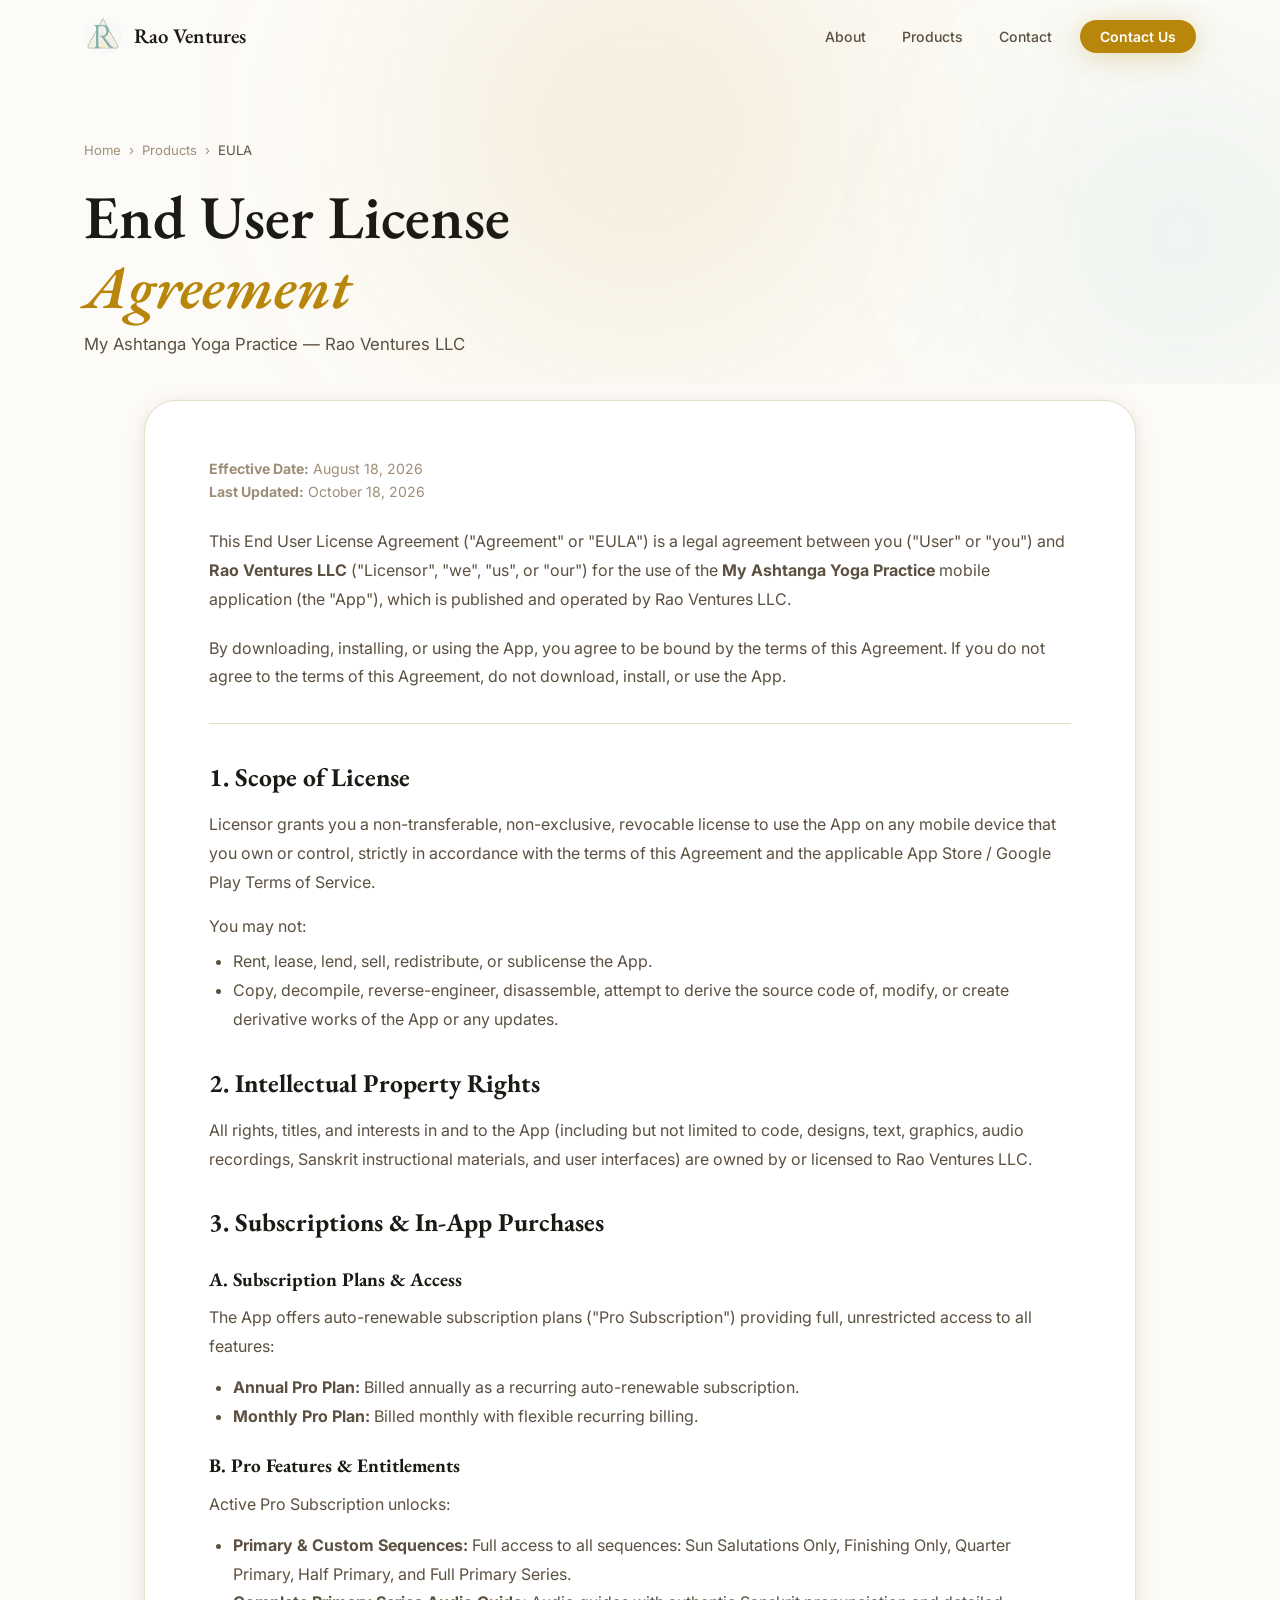
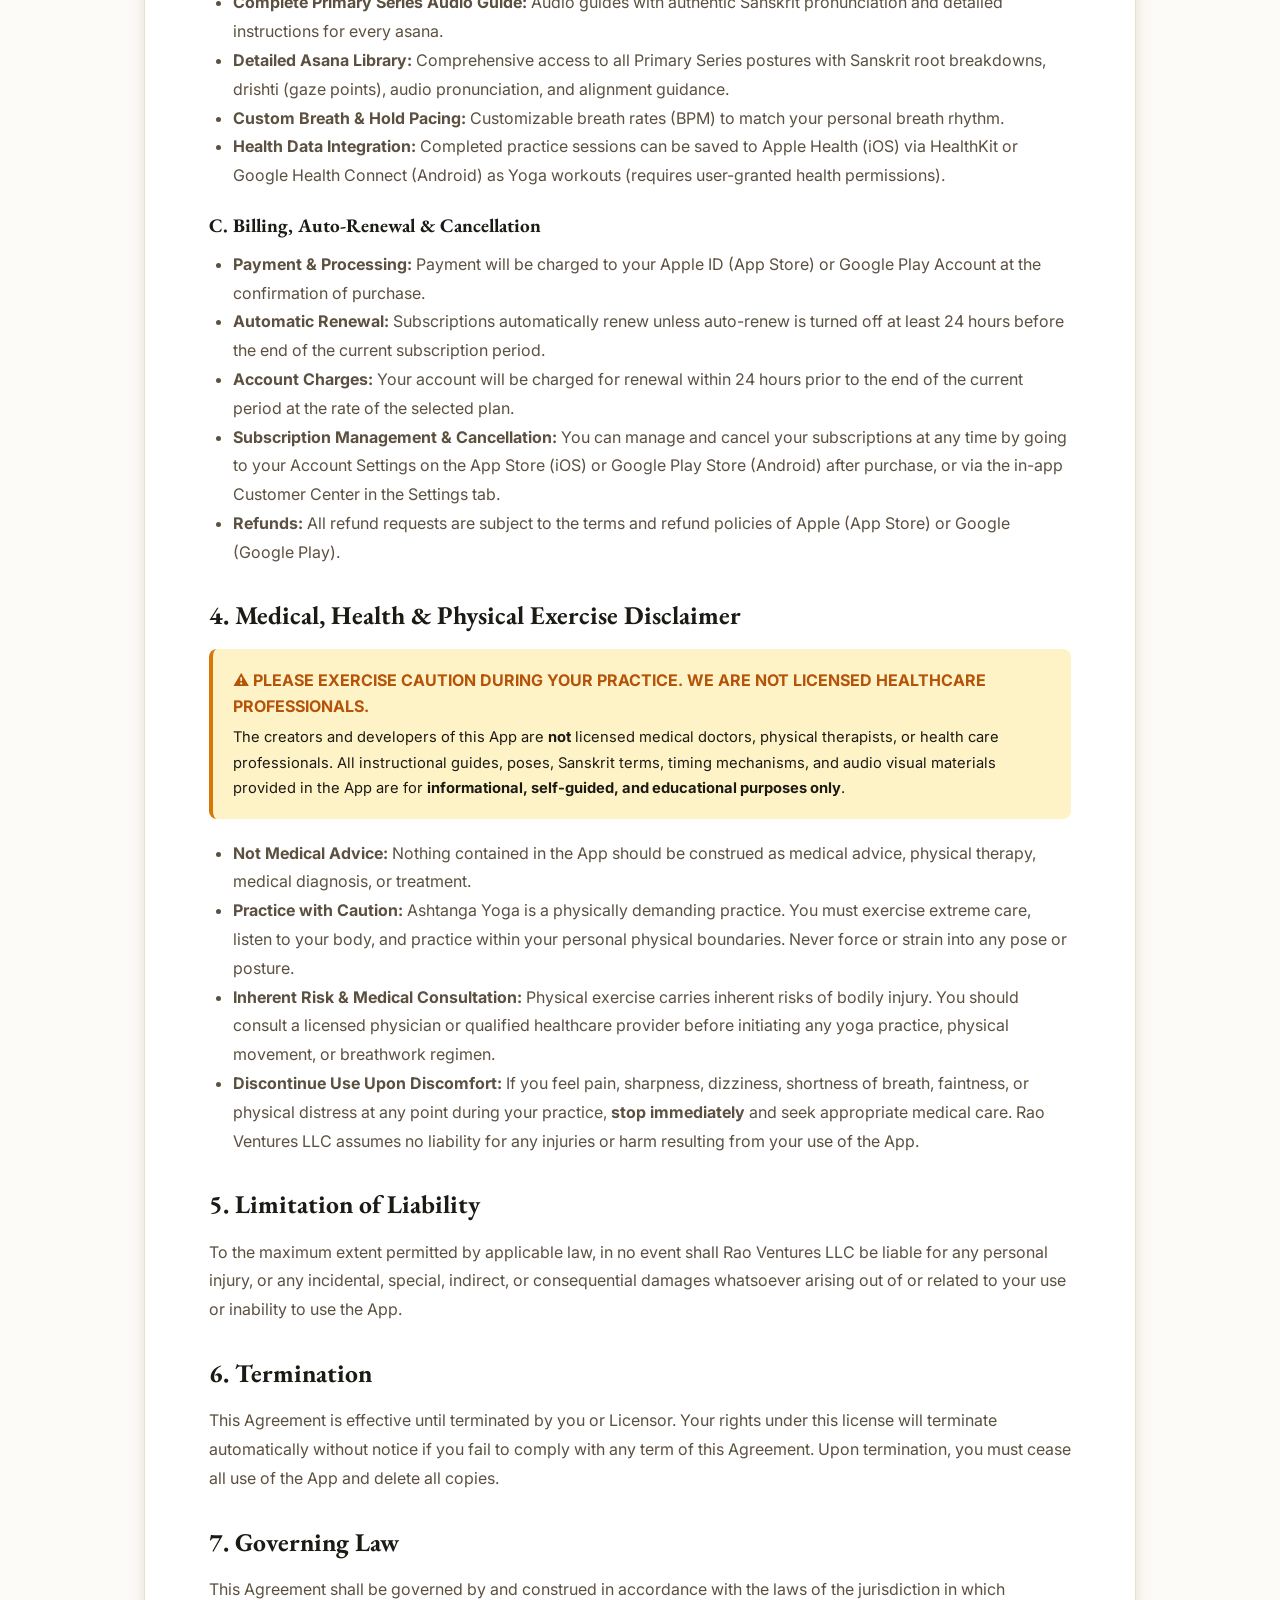
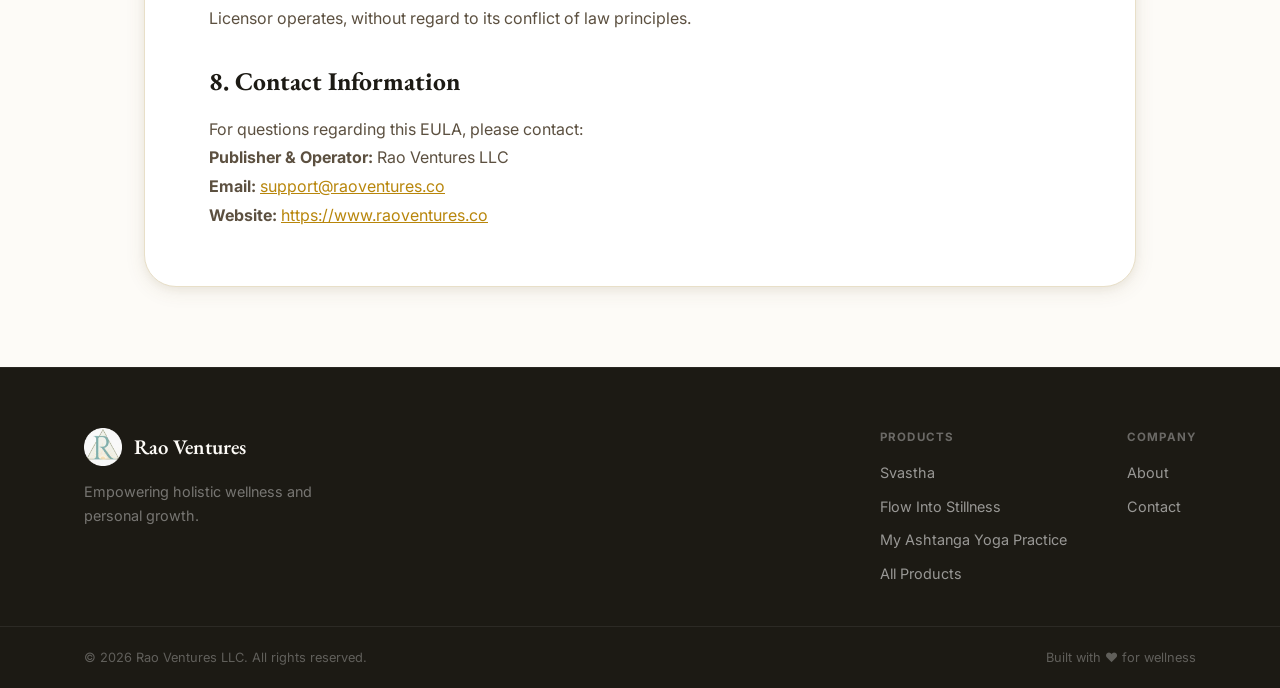
==== ashtanga-eula.html @ fc0c5bb7 "chore: update last updated date in EULA and privacy policy documents" ====
<!DOCTYPE html>
<html lang="en">

<head>
  <meta charset="UTF-8" />
  <meta name="viewport" content="width=device-width, initial-scale=1.0" />
  <title>End User License Agreement (EULA) — My Ashtanga Yoga Practice</title>
  <meta name="description"
    content="End User License Agreement (EULA) for My Ashtanga Yoga Practice mobile application by Rao Ventures LLC." />
  <meta name="author" content="Rao Ventures LLC" />
  <meta property="og:title" content="EULA — My Ashtanga Yoga Practice" />
  <meta property="og:description"
    content="End User License Agreement for My Ashtanga Yoga Practice mobile application." />
  <meta property="og:url" content="https://raoventures.co/ashtanga-eula.html" />
  <meta property="og:type" content="website" />
  <link rel="canonical" href="https://raoventures.co/ashtanga-eula.html" />

  <link rel="preconnect" href="https://fonts.googleapis.com" />
  <link rel="preconnect" href="https://fonts.gstatic.com" crossorigin />
  <link rel="preload"
    href="https://fonts.googleapis.com/css2?family=EB+Garamond:ital,wght@0,400;0,500;0,600;1,400;1,600&family=Inter:wght@300;400;500;600;700&display=swap"
    as="style" onload="this.onload=null;this.rel='stylesheet'" />
  <noscript>
    <link
      href="https://fonts.googleapis.com/css2?family=EB+Garamond:ital,wght@0,400;0,500;0,600;1,400;1,600&family=Inter:wght@300;400;500;600;700&display=swap"
      rel="stylesheet" />
  </noscript>
  <link rel="preload" as="image" href="images/r_logo.webp" fetchpriority="high" type="image/webp" />

  <link rel="stylesheet" href="styles.css" />
  <link rel="icon" type="image/png" href="images/r_logo.png" />
</head>

<body>

  <!-- Navigation -->
  <nav id="navbar" role="navigation" aria-label="Main navigation">
    <div class="nav-inner container">
      <a href="index.html" class="nav-brand" aria-label="Rao Ventures Home">
        <picture>
          <source srcset="images/r_logo.webp" type="image/webp" />
          <img src="images/r_logo.png" alt="Rao Ventures logo" class="nav-logo-img" width="38" height="38" />
        </picture>
        <span class="nav-brand-name">Rao Ventures</span>
      </a>
      <ul class="nav-links" role="list">
        <li><a href="index.html#about" class="nav-link">About</a></li>
        <li><a href="products.html" class="nav-link">Products</a></li>
        <li><a href="index.html#contact" class="nav-link">Contact</a></li>
        <li><a href="index.html#contact" class="nav-cta" id="nav-contact-btn">Contact Us</a></li>
      </ul>
      <button class="nav-toggle" id="nav-toggle" aria-label="Toggle navigation menu" aria-expanded="false"
        aria-controls="nav-links">
        <span></span><span></span><span></span>
      </button>
    </div>
    <div class="nav-mobile-menu" id="nav-mobile-menu" aria-hidden="true">
      <a href="index.html#about" class="nav-mobile-link">About</a>
      <a href="products.html" class="nav-mobile-link">Products</a>
      <a href="index.html#contact" class="nav-mobile-link">Contact</a>
    </div>
  </nav>

  <!-- Page Hero -->
  <section class="page-hero" aria-labelledby="eula-title" style="padding-bottom: 24px;">
    <div class="page-hero-bg" aria-hidden="true">
      <div class="hero-orb hero-orb-1"></div>
      <div class="hero-orb hero-orb-2"></div>
    </div>
    <div class="container page-hero-content">
      <div class="breadcrumb reveal" aria-label="Breadcrumb">
        <a href="index.html" class="breadcrumb-link">Home</a>
        <span class="breadcrumb-sep" aria-hidden="true">›</span>
        <a href="products.html" class="breadcrumb-link">Products</a>
        <span class="breadcrumb-sep" aria-hidden="true">›</span>
        <span class="breadcrumb-current" aria-current="page">EULA</span>
      </div>
      <h1 id="eula-title" class="page-hero-title reveal reveal-delay-1" style="margin-bottom: 8px;">
        End User License <em>Agreement</em>
      </h1>
      <p class="page-hero-subtitle reveal reveal-delay-2" style="margin-bottom: 0;">
        My Ashtanga Yoga Practice &mdash; Rao Ventures LLC
      </p>
    </div>
  </section>

  <!-- Content Section -->
  <main class="legal-content" style="background: var(--cream); padding: 16px 0 80px;">
    <div class="container" style="max-width: 1040px;">
      <div class="legal-card"
        style="background: var(--surface); padding: 56px 64px; border-radius: var(--radius-xl); border: 1px solid var(--border); box-shadow: var(--shadow-md);">

        <p style="font-size: 0.88rem; color: var(--text-tert); margin-bottom: 24px;">
          <strong>Effective Date:</strong> August 18, 2026
          <br />
          <strong>Last Updated:</strong> October 18, 2026
        </p>

        <p style="margin-bottom: 20px; color: var(--text-sec); line-height: 1.8;">
          This End User License Agreement ("Agreement" or "EULA") is a legal agreement between you ("User" or "you")
          and <strong>Rao Ventures LLC</strong> ("Licensor", "we", "us", or "our") for the use of the <strong>My
            Ashtanga Yoga Practice</strong> mobile application (the "App"), which is published and operated by Rao
          Ventures LLC.
        </p>

        <p style="margin-bottom: 28px; color: var(--text-sec); line-height: 1.8;">
          By downloading, installing, or using the App, you agree to be bound by the terms of this Agreement. If you do
          not agree to the terms of this Agreement, do not download, install, or use the App.
        </p>

        <hr style="border: none; border-top: 1px solid var(--border); margin: 32px 0;" />

        <h2 style="font-family: var(--font-sans); font-size: 1.6rem; color: var(--text); margin-bottom: 12px;">1. Scope
          of License</h2>
        <p style="margin-bottom: 16px; color: var(--text-sec); line-height: 1.8;">
          Licensor grants you a non-transferable, non-exclusive, revocable license to use the App on any mobile device
          that you own or control, strictly in accordance with the terms of this Agreement and the applicable App Store
          / Google Play Terms of Service.
        </p>
        <p style="margin-bottom: 8px; color: var(--text-sec);">You may not:</p>
        <ul
          style="list-style: disc; padding-left: 24px; margin-bottom: 28px; color: var(--text-sec); line-height: 1.8;">
          <li>Rent, lease, lend, sell, redistribute, or sublicense the App.</li>
          <li>Copy, decompile, reverse-engineer, disassemble, attempt to derive the source code of, modify, or create
            derivative works of the App or any updates.</li>
        </ul>

        <h2 style="font-family: var(--font-sans); font-size: 1.6rem; color: var(--text); margin-bottom: 12px;">2.
          Intellectual Property Rights</h2>
        <p style="margin-bottom: 28px; color: var(--text-sec); line-height: 1.8;">
          All rights, titles, and interests in and to the App (including but not limited to code, designs, text,
          graphics, audio recordings, Sanskrit instructional materials, and user interfaces) are owned by or licensed
          to Rao Ventures LLC.
        </p>

        <h2 style="font-family: var(--font-sans); font-size: 1.6rem; color: var(--text); margin-bottom: 12px;">3.
          Subscriptions &amp; In-App Purchases</h2>

        <h3 style="font-family: var(--font-sans); font-size: 1.2rem; color: var(--text); margin: 20px 0 8px;">A.
          Subscription Plans &amp; Access</h3>
        <p style="margin-bottom: 12px; color: var(--text-sec); line-height: 1.8;">
          The App offers auto-renewable subscription plans ("Pro Subscription") providing full, unrestricted access to
          all features:
        </p>
        <ul
          style="list-style: disc; padding-left: 24px; margin-bottom: 20px; color: var(--text-sec); line-height: 1.8;">
          <li><strong>Annual Pro Plan:</strong> Billed annually as a recurring auto-renewable subscription.</li>
          <li><strong>Monthly Pro Plan:</strong> Billed monthly with flexible recurring billing.</li>
        </ul>

        <h3 style="font-family: var(--font-sans); font-size: 1.2rem; color: var(--text); margin: 20px 0 8px;">B.
          Pro Features &amp; Entitlements</h3>
        <p style="margin-bottom: 12px; color: var(--text-sec); line-height: 1.8;">
          Active Pro Subscription unlocks:
        </p>
        <ul
          style="list-style: disc; padding-left: 24px; margin-bottom: 20px; color: var(--text-sec); line-height: 1.8;">
          <li><strong>Primary &amp; Custom Sequences:</strong> Full access to all sequences: Sun Salutations Only,
            Finishing Only, Quarter Primary, Half Primary, and Full Primary Series.</li>
          <li><strong>Complete Primary Series Audio Guide:</strong> Audio guides with authentic Sanskrit pronunciation
            and detailed instructions for every asana.</li>
          <li><strong>Detailed Asana Library:</strong> Comprehensive access to all Primary Series postures with Sanskrit
            root breakdowns, drishti (gaze points), audio pronunciation, and alignment guidance.</li>
          <li><strong>Custom Breath &amp; Hold Pacing:</strong> Customizable breath rates (BPM) to match your personal
            breath rhythm.</li>
          <li><strong>Health Data Integration:</strong> Completed practice sessions can be saved to Apple
            Health (iOS) via HealthKit or Google Health Connect (Android) as Yoga workouts (requires user-granted health permissions).</li>
        </ul>

        <h3 style="font-family: var(--font-sans); font-size: 1.2rem; color: var(--text); margin: 20px 0 8px;">C.
          Billing, Auto-Renewal &amp; Cancellation</h3>
        <ul
          style="list-style: disc; padding-left: 24px; margin-bottom: 28px; color: var(--text-sec); line-height: 1.8;">
          <li><strong>Payment &amp; Processing:</strong> Payment will be charged to your Apple ID (App Store) or Google
            Play Account at the confirmation of purchase.</li>
          <li><strong>Automatic Renewal:</strong> Subscriptions automatically renew unless auto-renew is turned off at
            least 24 hours before the end of the current subscription period.</li>
          <li><strong>Account Charges:</strong> Your account will be charged for renewal within 24 hours prior to the
            end of the current period at the rate of the selected plan.</li>
          <li><strong>Subscription Management &amp; Cancellation:</strong> You can manage and cancel your subscriptions
            at any time by going to your Account Settings on the App Store (iOS) or Google Play Store (Android) after
            purchase, or via the in-app Customer Center in the Settings tab.</li>
          <li><strong>Refunds:</strong> All refund requests are subject to the terms and refund policies of Apple (App
            Store) or Google (Google Play).</li>
        </ul>

        <h2 style="font-family: var(--font-sans); font-size: 1.6rem; color: var(--text); margin-bottom: 12px;">4.
          Medical, Health &amp; Physical Exercise Disclaimer</h2>
        <div
          style="background: var(--amber-pale); border-left: 4px solid var(--amber); padding: 18px 20px; border-radius: var(--radius-sm); margin-bottom: 20px;">
          <strong style="color: var(--amber-dark); display: block; margin-bottom: 6px;">⚠️ PLEASE EXERCISE CAUTION
            DURING YOUR PRACTICE. WE ARE NOT LICENSED HEALTHCARE PROFESSIONALS.</strong>
          <p style="font-size: 0.92rem; color: var(--text); line-height: 1.7; margin: 0;">
            The creators and developers of this App are <strong>not</strong> licensed medical doctors, physical
            therapists, or health care professionals. All instructional guides, poses, Sanskrit terms, timing
            mechanisms, and audio visual materials provided in the App are for <strong>informational, self-guided, and
              educational purposes only</strong>.
          </p>
        </div>
        <ul
          style="list-style: disc; padding-left: 24px; margin-bottom: 28px; color: var(--text-sec); line-height: 1.8;">
          <li><strong>Not Medical Advice:</strong> Nothing contained in the App should be construed as medical advice,
            physical therapy, medical diagnosis, or treatment.</li>
          <li><strong>Practice with Caution:</strong> Ashtanga Yoga is a physically demanding practice. You must
            exercise
            extreme care, listen to your body, and practice within your personal physical boundaries. Never force or
            strain into any pose or posture.</li>
          <li><strong>Inherent Risk &amp; Medical Consultation:</strong> Physical exercise carries inherent risks of
            bodily injury. You should consult a licensed physician or qualified healthcare provider before initiating
            any yoga practice, physical movement, or breathwork regimen.</li>
          <li><strong>Discontinue Use Upon Discomfort:</strong> If you feel pain, sharpness, dizziness, shortness of
            breath, faintness, or physical distress at any point during your practice, <strong>stop immediately</strong>
            and seek appropriate medical care. Rao Ventures LLC assumes no liability for any injuries or harm resulting
            from your use of the App.</li>
        </ul>

        <h2 style="font-family: var(--font-sans); font-size: 1.6rem; color: var(--text); margin-bottom: 12px;">5.
          Limitation of Liability</h2>
        <p style="margin-bottom: 28px; color: var(--text-sec); line-height: 1.8;">
          To the maximum extent permitted by applicable law, in no event shall Rao Ventures LLC be liable for any
          personal injury, or any incidental, special, indirect, or consequential damages whatsoever arising out of or
          related to your use or inability to use the App.
        </p>

        <h2 style="font-family: var(--font-sans); font-size: 1.6rem; color: var(--text); margin-bottom: 12px;">6.
          Termination</h2>
        <p style="margin-bottom: 28px; color: var(--text-sec); line-height: 1.8;">
          This Agreement is effective until terminated by you or Licensor. Your rights under this license will terminate
          automatically without notice if you fail to comply with any term of this Agreement. Upon termination, you must
          cease all use of the App and delete all copies.
        </p>

        <h2 style="font-family: var(--font-sans); font-size: 1.6rem; color: var(--text); margin-bottom: 12px;">7.
          Governing Law</h2>
        <p style="margin-bottom: 28px; color: var(--text-sec); line-height: 1.8;">
          This Agreement shall be governed by and construed in accordance with the laws of the jurisdiction in which
          Licensor operates, without regard to its conflict of law principles.
        </p>

        <h2 style="font-family: var(--font-sans); font-size: 1.6rem; color: var(--text); margin-bottom: 12px;">8.
          Contact Information</h2>
        <p style="color: var(--text-sec); line-height: 1.8;">
          For questions regarding this EULA, please contact:<br />
          <strong>Publisher &amp; Operator:</strong> Rao Ventures LLC<br />
          <strong>Email:</strong> <a href="mailto:support@raoventures.co"
            style="color: var(--gold); text-decoration: underline;">support@raoventures.co</a><br />
          <strong>Website:</strong> <a href="https://www.raoventures.co"
            style="color: var(--gold); text-decoration: underline;">https://www.raoventures.co</a>
        </p>
      </div>
    </div>
  </main>

  <!-- Footer -->
  <footer class="footer" role="contentinfo">
    <div class="container footer-inner">
      <div class="footer-brand">
        <a href="index.html" class="nav-brand" aria-label="Rao Ventures Home">
          <picture>
            <source srcset="images/r_logo.webp" type="image/webp" />
            <img src="images/r_logo.png" alt="Rao Ventures logo" class="nav-logo-img" width="38" height="38" />
          </picture>
          <span class="nav-brand-name">Rao Ventures</span>
        </a>
        <p class="footer-tagline">Empowering holistic wellness and personal growth.</p>
      </div>
      <nav class="footer-links" aria-label="Footer navigation">
        <div class="footer-col">
          <h3 class="footer-col-title">Products</h3>
          <a href="https://svastha.co/" class="footer-link" target="_blank" rel="noopener noreferrer">Svastha</a>
          <a href="https://flowintostillness.com/" class="footer-link" target="_blank" rel="noopener noreferrer">Flow
            Into Stillness</a>
          <a href="products.html#ashtanga" class="footer-link">My Ashtanga Yoga Practice</a>
          <a href="products.html" class="footer-link">All Products</a>
        </div>
        <div class="footer-col">
          <h3 class="footer-col-title">Company</h3>
          <a href="index.html#about" class="footer-link">About</a>
          <a href="index.html#contact" class="footer-link">Contact</a>
        </div>
      </nav>
    </div>
    <div class="footer-bottom">
      <div class="container footer-bottom-inner">
        <p class="footer-copy">© 2026 Rao Ventures LLC. All rights reserved.</p>
        <p class="footer-made">Built with ❤️ for wellness</p>
      </div>
    </div>
  </footer>

  <script src="main.js"></script>
</body>

</html>
---- styles.css ----
/* ═══════════════════════════════════════════════════════════════
   Rao Ventures — Design System (Light / Warm Cream Theme)
   Compatible with Svastha (gold/cream) & Flow Into Stillness (teal/green)
   ═══════════════════════════════════════════════════════════════ */

/* ── Design Tokens ─────────────────────────────────────────────── */
:root {
  /* Gold palette (from Svastha) */
  --gold: #B8860B;
  --gold-light: #D4A843;
  --gold-dark: #8B6914;
  --gold-pale: #F5ECD0;
  --gold-glow: rgba(184, 134, 11, 0.15);

  /* Teal palette (from Flow Into Stillness) */
  --teal: #0D9488;
  --teal-light: #14B8A6;
  --teal-dark: #0F766E;
  --teal-pale: #F0FDFB;
  --teal-glow: rgba(13, 148, 136, 0.12);

  /* Amber/Terracotta palette (from My Ashtanga Practice) */
  --amber: #D97706;
  --amber-light: #F59E0B;
  --amber-dark: #B45309;
  --amber-pale: #FEF3C7;
  --amber-glow: rgba(217, 119, 6, 0.15);

  /* Warm neutrals */
  --cream: #FDFBF7;
  --cream-dark: #F5EFE2;
  --cream-mid: #EDE4D0;
  --surface: #FFFFFF;
  --surface-warm: #FDF8F0;

  /* Text */
  --text: #1C1A14;
  --text-sec: #5C5040;
  --text-tert: #9E8E78;

  /* Borders */
  --border: #E8DFC8;
  --border-hover: #D4C4A0;

  /* Gradients */
  --grad-gold: linear-gradient(135deg, var(--gold) 0%, var(--gold-light) 100%);
  --grad-teal: linear-gradient(135deg, var(--teal) 0%, var(--teal-light) 100%);
  --grad-amber: linear-gradient(135deg, var(--amber) 0%, var(--amber-light) 100%);
  --grad-warm: linear-gradient(135deg, #B8860B 0%, #D4A843 50%, #0D9488 100%);

  /* Shadows */
  --shadow-sm: 0 1px 4px rgba(100, 80, 40, 0.08), 0 1px 2px rgba(100, 80, 40, 0.05);
  --shadow-md: 0 4px 20px rgba(100, 80, 40, 0.10), 0 2px 8px rgba(100, 80, 40, 0.06);
  --shadow-lg: 0 8px 40px rgba(100, 80, 40, 0.14), 0 4px 16px rgba(100, 80, 40, 0.08);
  --shadow-gold: 0 4px 28px rgba(184, 134, 11, 0.28);
  --shadow-teal: 0 4px 28px rgba(13, 148, 136, 0.28);
  --shadow-amber: 0 4px 28px rgba(217, 119, 6, 0.28);

  /* Spacing */
  --radius-sm: 8px;
  --radius-md: 14px;
  --radius-lg: 22px;
  --radius-xl: 32px;
  --radius-full: 9999px;

  /* Typography */
  --font-sans: 'EB Garamond', Georgia, serif;
  --font-ui: 'Inter', system-ui, sans-serif;

  /* Motion */
  --ease: cubic-bezier(0.4, 0, 0.2, 1);
  --ease-spring: cubic-bezier(0.34, 1.56, 0.64, 1);
  --dur: 0.3s;
}

/* ── Reset & Base ───────────────────────────────────────────────── */
*,
*::before,
*::after {
  box-sizing: border-box;
  margin: 0;
  padding: 0;
}

html {
  scroll-behavior: smooth;
}

body {
  font-family: var(--font-ui);
  background: var(--cream);
  color: var(--text);
  line-height: 1.65;
  overflow-x: hidden;
  -webkit-font-smoothing: antialiased;
}

img {
  max-width: 100%;
  display: block;
}

a {
  color: inherit;
  text-decoration: none;
}

ul {
  list-style: none;
}

button {
  cursor: pointer;
  border: none;
  background: none;
  font: inherit;
}

/* ── Utilities ──────────────────────────────────────────────────── */
.container {
  max-width: 1160px;
  margin: 0 auto;
  padding: 0 24px;
}

.section-pad {
  padding: 100px 0;
}

.text-center {
  text-align: center;
}

.desktop-only {
  display: block;
}

/* ── Section Labels & Titles ────────────────────────────────────── */
.section-label {
  display: inline-flex;
  align-items: center;
  gap: 8px;
  font-family: var(--font-ui);
  font-size: 0.75rem;
  font-weight: 700;
  letter-spacing: 0.1em;
  text-transform: uppercase;
  color: var(--gold);
  margin-bottom: 16px;
}

.section-label::before {
  content: '';
  display: block;
  width: 20px;
  height: 2px;
  background: var(--gold);
  border-radius: 2px;
}

.section-label-teal {
  color: var(--teal);
}

.section-label-teal::before {
  background: var(--teal);
}

.section-title {
  font-family: var(--font-sans);
  font-size: clamp(2rem, 4vw, 2.8rem);
  font-weight: 600;
  line-height: 1.2;
  color: var(--text);
  margin-bottom: 20px;
}

.section-title em {
  font-style: italic;
  color: var(--gold);
}

.section-subtitle {
  font-size: 1.05rem;
  font-family: var(--font-ui);
  color: var(--text-sec);
  max-width: 560px;
  margin: 0 auto 60px;
  line-height: 1.75;
}

.section-header {
  margin-bottom: 0;
}

.section-header .section-title {
  margin-bottom: 12px;
}

/* ── Buttons ────────────────────────────────────────────────────── */
.btn {
  display: inline-flex;
  align-items: center;
  gap: 8px;
  font-family: var(--font-ui);
  font-size: 0.9rem;
  font-weight: 600;
  padding: 13px 26px;
  border-radius: var(--radius-full);
  transition: all var(--dur) var(--ease);
  cursor: pointer;
  white-space: nowrap;
}

.btn svg {
  width: 18px;
  height: 18px;
  flex-shrink: 0;
}

.btn-primary {
  background: var(--gold);
  color: #fff;
  box-shadow: var(--shadow-gold);
}

.btn-primary:hover {
  background: var(--gold-dark);
  transform: translateY(-2px);
  box-shadow: 0 8px 36px rgba(184, 134, 11, 0.4);
}

.btn-primary:active {
  transform: translateY(0);
}

.btn-flow {
  background: var(--teal);
  box-shadow: var(--shadow-teal);
  color: #fff;
}

.btn-flow:hover {
  background: var(--teal-dark);
  transform: translateY(-2px);
  box-shadow: 0 8px 36px rgba(13, 148, 136, 0.4);
}

.btn-ashtanga {
  background: var(--amber);
  box-shadow: var(--shadow-amber);
  color: #fff;
}

.btn-ashtanga:hover {
  background: var(--amber-dark);
  transform: translateY(-2px);
  box-shadow: 0 8px 36px rgba(217, 119, 6, 0.4);
}

.app-store-badge,
.play-store-badge {
  display: inline-flex;
  align-items: center;
  transition: transform var(--dur) var(--ease), filter var(--dur) var(--ease);
}

.app-store-badge:hover,
.play-store-badge:hover {
  transform: translateY(-2px);
  filter: brightness(1.08);
}

.app-store-badge img,
.play-store-badge img {
  height: 44px;
  width: auto;
  display: block;
}

.btn-appstore {
  display: inline-flex;
  align-items: center;
  gap: 12px;
  background: #000000;
  color: #ffffff;
  padding: 10px 22px;
  border-radius: var(--radius-full);
  text-decoration: none;
  border: 1px solid rgba(255, 255, 255, 0.15);
  box-shadow: 0 4px 16px rgba(0, 0, 0, 0.2);
  transition: all var(--dur) var(--ease);
}

.btn-appstore:hover {
  background: #1c1c1e;
  color: #ffffff;
  transform: translateY(-2px);
  box-shadow: 0 8px 28px rgba(0, 0, 0, 0.35);
  border-color: rgba(255, 255, 255, 0.3);
}

.btn-appstore svg {
  width: 22px;
  height: 22px;
  flex-shrink: 0;
  fill: currentColor;
}

.btn-appstore-text {
  display: flex;
  flex-direction: column;
  align-items: flex-start;
  line-height: 1.15;
  text-align: left;
}

.btn-appstore-sub {
  font-family: var(--font-ui);
  font-size: 0.65rem;
  text-transform: uppercase;
  letter-spacing: 0.05em;
  opacity: 0.85;
  font-weight: 500;
}

.btn-appstore-title {
  font-family: var(--font-ui);
  font-size: 1.05rem;
  font-weight: 700;
  letter-spacing: -0.01em;
}

.btn-playstore {
  display: inline-flex;
  align-items: center;
  gap: 12px;
  background: #1a1a2e;
  color: #ffffff;
  padding: 10px 22px;
  border-radius: var(--radius-full);
  text-decoration: none;
  border: 1px solid rgba(255, 255, 255, 0.15);
  box-shadow: 0 4px 16px rgba(0, 0, 0, 0.2);
  transition: all var(--dur) var(--ease);
}

.btn-playstore:hover {
  background: #252542;
  color: #ffffff;
  transform: translateY(-2px);
  box-shadow: 0 8px 28px rgba(0, 0, 0, 0.35);
  border-color: rgba(255, 255, 255, 0.3);
}

.btn-playstore svg {
  width: 22px;
  height: 22px;
  flex-shrink: 0;
}

.product-tag-live {
  background: rgba(16, 185, 129, 0.12);
  color: #059669;
  border: 1px solid rgba(16, 185, 129, 0.3);
  display: inline-flex;
  align-items: center;
  gap: 5px;
}

.product-tag-live-dot {
  width: 6px;
  height: 6px;
  border-radius: 50%;
  background: #10b981;
}

.product-visual-badge-live {
  background: rgba(255, 255, 255, 0.95);
  color: #065f46;
  border: 1px solid rgba(16, 185, 129, 0.3);
  box-shadow: var(--shadow-md);
  display: inline-flex;
  align-items: center;
  gap: 6px;
}

.product-visual-badge-live .product-tag-live-dot {
  background: #10b981;
}

.btn-disabled-soon {
  background: var(--cream-mid);
  color: var(--text-sec);
  cursor: default;
  box-shadow: none;
  opacity: 0.9;
  border: 1.5px solid var(--border-hover);
}

.btn-disabled-soon:hover {
  transform: none;
  box-shadow: none;
}

.btn-ghost {
  background: rgba(184, 134, 11, 0.06);
  color: var(--text-sec);
  border: 1.5px solid var(--border);
}

.btn-ghost:hover {
  background: var(--gold-pale);
  color: var(--gold-dark);
  border-color: var(--border-hover);
  transform: translateY(-2px);
}

.btn-outline {
  background: transparent;
  color: var(--gold);
  border: 1.5px solid var(--gold);
}

.btn-outline:hover {
  background: var(--gold-pale);
  transform: translateY(-2px);
}

.btn-outline-teal {
  color: var(--teal);
  border-color: var(--teal);
}

.btn-outline-teal:hover {
  background: var(--teal-pale);
}

/* ── Scroll Reveal Animations ───────────────────────────────────── */
.reveal {
  opacity: 0;
  transform: translateY(24px);
  transition: opacity 0.65s var(--ease), transform 0.65s var(--ease);
}

.reveal.visible {
  opacity: 1;
  transform: translateY(0);
}

.reveal-delay-1 {
  transition-delay: 0.1s;
}

.reveal-delay-2 {
  transition-delay: 0.2s;
}

.reveal-delay-3 {
  transition-delay: 0.3s;
}

@media (prefers-reduced-motion: reduce) {
  .reveal {
    opacity: 1;
    transform: none;
    transition: none;
  }
}

/* ════════════════════════════════════════════════════════════════
   NAVIGATION
   ════════════════════════════════════════════════════════════════ */
#navbar {
  position: fixed;
  top: 0;
  left: 0;
  right: 0;
  z-index: 1000;
  transition: background var(--dur) var(--ease), border-color var(--dur) var(--ease), backdrop-filter var(--dur) var(--ease), box-shadow var(--dur) var(--ease);
}

#navbar.scrolled {
  background: rgba(253, 251, 247, 0.92);
  backdrop-filter: blur(20px);
  -webkit-backdrop-filter: blur(20px);
  border-bottom: 1px solid var(--border);
  box-shadow: var(--shadow-sm);
}

.nav-inner {
  display: flex;
  align-items: center;
  justify-content: space-between;
  height: 72px;
}

.nav-brand {
  display: flex;
  align-items: center;
  gap: 12px;
  text-decoration: none;
}

.nav-logo-mark {
  width: 38px;
  height: 38px;
  background: var(--gold);
  border-radius: 10px;
  display: flex;
  align-items: center;
  justify-content: center;
  font-family: var(--font-ui);
  font-size: 0.8rem;
  font-weight: 800;
  color: #fff;
  letter-spacing: 0.02em;
  flex-shrink: 0;
  box-shadow: var(--shadow-gold);
}

.nav-logo-img {
  width: 38px;
  height: 38px;
  object-fit: contain;
  flex-shrink: 0;
}

.nav-brand-name {
  font-family: var(--font-sans);
  font-size: 1.3rem;
  font-weight: 600;
  color: var(--text);
}

.nav-links {
  display: flex;
  align-items: center;
  gap: 4px;
  list-style: none;
}

.nav-link {
  font-family: var(--font-ui);
  font-size: 0.88rem;
  font-weight: 500;
  color: var(--text-sec);
  padding: 7px 16px;
  border-radius: var(--radius-full);
  transition: color var(--dur), background var(--dur);
}

.nav-link:hover,
.nav-link-active {
  color: var(--gold-dark);
  background: var(--gold-pale);
}

.nav-cta {
  font-family: var(--font-ui);
  font-size: 0.875rem;
  font-weight: 600;
  color: #fff;
  background: var(--gold);
  padding: 8px 20px;
  border-radius: var(--radius-full);
  box-shadow: var(--shadow-gold);
  transition: background var(--dur), transform var(--dur), box-shadow var(--dur);
  margin-left: 8px;
}

.nav-cta:hover {
  background: var(--gold-dark);
  transform: translateY(-1px);
  box-shadow: 0 6px 24px rgba(184, 134, 11, 0.4);
}

/* Mobile toggle */
.nav-toggle {
  display: none;
  flex-direction: column;
  gap: 5px;
  padding: 8px;
  border-radius: var(--radius-sm);
}

.nav-toggle span {
  display: block;
  width: 22px;
  height: 2px;
  background: var(--text-sec);
  border-radius: 2px;
  transition: all var(--dur) var(--ease);
}

/* Mobile menu */
.nav-mobile-menu {
  display: none;
  flex-direction: column;
  padding: 16px 24px 24px;
  background: rgba(253, 251, 247, 0.98);
  border-top: 1px solid var(--border);
  gap: 4px;
}

.nav-mobile-link {
  font-family: var(--font-ui);
  font-size: 1rem;
  font-weight: 500;
  color: var(--text-sec);
  padding: 12px 0;
  border-bottom: 1px solid var(--border);
  transition: color var(--dur);
}

.nav-mobile-link:hover {
  color: var(--gold-dark);
}

.nav-mobile-link:last-child {
  border-bottom: none;
}

/* ════════════════════════════════════════════════════════════════
   HERO SECTION
   ════════════════════════════════════════════════════════════════ */
.hero {
  position: relative;
  min-height: 100vh;
  display: flex;
  align-items: center;
  padding-top: 72px;
  overflow: hidden;
  background: var(--cream);
}

.hero-bg {
  position: absolute;
  inset: 0;
  pointer-events: none;
}

.hero-orb {
  position: absolute;
  border-radius: 50%;
  filter: blur(90px);
}

.hero-orb-1 {
  width: 700px;
  height: 700px;
  background: radial-gradient(circle, rgba(184, 134, 11, 0.14) 0%, transparent 70%);
  top: -220px;
  left: 50%;
  transform: translateX(-50%);
  animation: float-orb 10s ease-in-out infinite;
}

.hero-orb-2 {
  width: 500px;
  height: 500px;
  background: radial-gradient(circle, rgba(13, 148, 136, 0.10) 0%, transparent 70%);
  bottom: -100px;
  right: -150px;
  animation: float-orb-2 12s ease-in-out infinite;
}

.hero-orb-3 {
  width: 350px;
  height: 350px;
  background: radial-gradient(circle, rgba(212, 168, 67, 0.12) 0%, transparent 70%);
  top: 40%;
  left: -100px;
  animation: float-orb-3 9s ease-in-out infinite;
}

@keyframes float-orb {

  0%,
  100% {
    transform: translateX(-50%) translateY(0);
  }

  50% {
    transform: translateX(-50%) translateY(-28px);
  }
}

@keyframes float-orb-2 {

  0%,
  100% {
    transform: translateY(0);
  }

  50% {
    transform: translateY(-20px);
  }
}

@keyframes float-orb-3 {

  0%,
  100% {
    transform: translateY(0);
  }

  50% {
    transform: translateY(-16px);
  }
}

/* Subtle dot-grid texture */
.hero-grid {
  position: absolute;
  inset: 0;
  background-image: radial-gradient(circle, rgba(184, 134, 11, 0.18) 1px, transparent 1px);
  background-size: 32px 32px;
  mask-image: radial-gradient(ellipse 80% 80% at 50% 50%, black 0%, transparent 65%);
}

.hero-content {
  position: relative;
  z-index: 1;
  text-align: center;
  padding: 80px 24px;
}

.hero-badge {
  display: inline-flex;
  align-items: center;
  gap: 8px;
  background: var(--gold-pale);
  border: 1px solid rgba(184, 134, 11, 0.3);
  color: var(--gold-dark);
  font-family: var(--font-ui);
  font-size: 0.75rem;
  font-weight: 700;
  letter-spacing: 0.1em;
  text-transform: uppercase;
  padding: 6px 16px;
  border-radius: var(--radius-full);
  margin-bottom: 32px;
}

.hero-badge-dot {
  width: 6px;
  height: 6px;
  background: var(--gold);
  border-radius: 50%;
  animation: pulse-dot 2.5s ease-in-out infinite;
}

@keyframes pulse-dot {

  0%,
  100% {
    opacity: 1;
    transform: scale(1);
  }

  50% {
    opacity: 0.4;
    transform: scale(0.75);
  }
}

.hero-title {
  font-family: var(--font-sans);
  font-size: clamp(3rem, 7vw, 5.2rem);
  font-weight: 600;
  line-height: 1.1;
  color: var(--text);
  margin-bottom: 28px;
  max-width: 840px;
  margin-left: auto;
  margin-right: auto;
}

.hero-title-accent {
  font-style: italic;
  color: var(--gold);
}

.hero-subtitle {
  font-family: var(--font-ui);
  font-size: clamp(1rem, 2vw, 1.2rem);
  color: var(--text-sec);
  max-width: 580px;
  margin: 0 auto 52px;
  line-height: 1.8;
}

.hero-actions {
  display: flex;
  gap: 16px;
  justify-content: center;
  flex-wrap: wrap;
}

.hero-scroll-indicator {
  position: absolute;
  bottom: 40px;
  left: 50%;
  transform: translateX(-50%);
  display: flex;
  flex-direction: column;
  align-items: center;
}

.scroll-line {
  width: 1px;
  height: 64px;
  background: linear-gradient(to bottom, var(--gold-light), transparent);
  animation: scroll-line 2.2s ease-in-out infinite;
}

@keyframes scroll-line {
  0% {
    transform: scaleY(0);
    transform-origin: top;
  }

  50% {
    transform: scaleY(1);
    transform-origin: top;
  }

  51% {
    transform: scaleY(1);
    transform-origin: bottom;
  }

  100% {
    transform: scaleY(0);
    transform-origin: bottom;
  }
}

/* ════════════════════════════════════════════════════════════════
   STATS BAR
   ════════════════════════════════════════════════════════════════ */
.stats-bar {
  padding: 44px 0;
  background: var(--surface);
  border-top: 1px solid var(--border);
  border-bottom: 1px solid var(--border);
}

.stats-inner {
  display: flex;
  align-items: center;
  justify-content: center;
  flex-wrap: wrap;
}

.stat {
  text-align: center;
  padding: 12px 52px;
  flex: 1 1 140px;
}

.stat-number {
  display: block;
  font-family: var(--font-sans);
  font-size: 2.4rem;
  font-weight: 600;
  color: var(--gold);
  line-height: 1;
  margin-bottom: 6px;
}

.stat-label {
  font-family: var(--font-ui);
  font-size: 0.78rem;
  font-weight: 700;
  color: var(--text-tert);
  text-transform: uppercase;
  letter-spacing: 0.07em;
}

.stat-divider {
  width: 1px;
  height: 44px;
  background: var(--border);
  flex-shrink: 0;
}

/* ════════════════════════════════════════════════════════════════
   ABOUT SECTION
   ════════════════════════════════════════════════════════════════ */
.about {
  background: var(--cream-dark);
}

.about-grid {
  display: grid;
  grid-template-columns: 1fr 1fr;
  gap: 80px;
  align-items: center;
}

.about-visual {
  display: flex;
  justify-content: center;
}

.about-card-stack {
  position: relative;
  width: 320px;
  height: 320px;
}

.about-card {
  position: absolute;
  border-radius: var(--radius-xl);
  width: 100%;
  height: 100%;
}

.about-card-bg {
  background: rgba(184, 134, 11, 0.07);
  border: 1px solid rgba(184, 134, 11, 0.15);
  transform: rotate(8deg) translateY(16px) translateX(16px);
}

.about-card-mid {
  background: rgba(13, 148, 136, 0.06);
  border: 1px solid rgba(13, 148, 136, 0.15);
  transform: rotate(4deg) translateY(8px) translateX(8px);
}

.about-card-front {
  background: var(--surface);
  border: 1px solid var(--border);
  transform: rotate(0deg);
  display: flex;
  flex-direction: column;
  align-items: center;
  justify-content: center;
  gap: 24px;
  box-shadow: var(--shadow-lg);
}

.about-icon-grid {
  display: grid;
  grid-template-columns: repeat(3, 1fr);
  gap: 12px;
}

.about-icon-item {
  width: 52px;
  height: 52px;
  display: flex;
  align-items: center;
  justify-content: center;
  font-size: 1.5rem;
  background: var(--surface-warm);
  border-radius: var(--radius-md);
  border: 1px solid var(--border);
  transition: transform var(--dur) var(--ease-spring);
}

.about-card-front:hover .about-icon-item {
  transform: scale(1.06);
}

.about-card-text {
  font-family: var(--font-ui);
  font-size: 0.72rem;
  font-weight: 700;
  letter-spacing: 0.14em;
  text-transform: uppercase;
  color: var(--text-tert);
}

.about-text {
  display: flex;
  flex-direction: column;
  gap: 4px;
}

.about-para {
  font-family: var(--font-ui);
  font-size: 1rem;
  color: var(--text-sec);
  line-height: 1.8;
  margin-bottom: 14px;
}

.about-text .btn {
  margin-top: 12px;
  align-self: flex-start;
}

/* ════════════════════════════════════════════════════════════════
   PRODUCTS PREVIEW (HOME PAGE)
   ════════════════════════════════════════════════════════════════ */
.products-preview {
  background: var(--cream);
}

.products-grid {
  display: grid;
  grid-template-columns: repeat(2, 1fr);
  gap: 28px;
  margin: 60px 0 48px;
}

.product-card {
  position: relative;
  border-radius: var(--radius-xl);
  background: var(--surface);
  border: 1px solid var(--border);
  overflow: hidden;
  transition: transform var(--dur) var(--ease), border-color var(--dur), box-shadow var(--dur);
}

.product-card:hover {
  transform: translateY(-6px);
  border-color: var(--border-hover);
  box-shadow: var(--shadow-lg);
}

.product-card-glow {
  position: absolute;
  top: 0;
  left: 0;
  right: 0;
  height: 220px;
  pointer-events: none;
  opacity: 0;
  transition: opacity var(--dur);
}

.product-card:hover .product-card-glow {
  opacity: 1;
}

.product-card-glow-svastha {
  background: radial-gradient(ellipse 80% 60% at 50% 0%, rgba(184, 134, 11, 0.10) 0%, transparent 70%);
}

.product-card-glow-flow {
  background: radial-gradient(ellipse 80% 60% at 50% 0%, rgba(13, 148, 136, 0.10) 0%, transparent 70%);
}

.product-card-glow-ashtanga {
  background: radial-gradient(ellipse 80% 60% at 50% 0%, rgba(217, 119, 6, 0.12) 0%, transparent 70%);
}

.product-card-inner {
  position: relative;
  z-index: 1;
  padding: 36px;
  display: flex;
  flex-direction: column;
  gap: 16px;
  height: 100%;
}

.product-card-header {
  display: flex;
  align-items: center;
  justify-content: space-between;
}

.product-icon {
  width: 56px;
  height: 56px;
  border-radius: var(--radius-md);
  display: flex;
  align-items: center;
  justify-content: center;
  font-size: 1.75rem;
  flex-shrink: 0;
}

.product-icon-svastha {
  background: var(--gold-pale);
  border: 1px solid rgba(184, 134, 11, 0.25);
}

.product-icon-flow {
  background: var(--teal-pale);
  border: 1px solid rgba(13, 148, 136, 0.2);
}

.product-icon-ashtanga {
  background: var(--amber-pale);
  border: 1px solid rgba(217, 119, 6, 0.25);
}

.product-tag {
  font-family: var(--font-ui);
  font-size: 0.7rem;
  font-weight: 700;
  letter-spacing: 0.07em;
  text-transform: uppercase;
  padding: 4px 10px;
  border-radius: var(--radius-full);
}

.product-tag-tech {
  background: var(--gold-pale);
  color: var(--gold-dark);
  border: 1px solid rgba(184, 134, 11, 0.2);
}

.product-tag-yoga {
  background: var(--teal-pale);
  color: var(--teal-dark);
  border: 1px solid rgba(13, 148, 136, 0.2);
}

.product-tag-ashtanga {
  background: var(--amber-pale);
  color: var(--amber-dark);
  border: 1px solid rgba(217, 119, 6, 0.25);
}

.product-tag-soon {
  background: rgba(217, 119, 6, 0.12);
  color: var(--amber-dark);
  border: 1px solid rgba(217, 119, 6, 0.3);
  display: inline-flex;
  align-items: center;
  gap: 5px;
}

.product-tag-soon-dot {
  width: 6px;
  height: 6px;
  border-radius: 50%;
  background: var(--amber);
  animation: pulse-dot 2s ease-in-out infinite;
}

.product-card-title {
  font-family: var(--font-sans);
  font-size: 1.65rem;
  font-weight: 600;
  color: var(--text);
}

.product-card-tagline {
  font-family: var(--font-ui);
  font-size: 0.87rem;
  color: var(--text-tert);
  font-weight: 500;
  margin-top: -8px;
}

.product-card-desc {
  font-family: var(--font-ui);
  font-size: 0.95rem;
  color: var(--text-sec);
  line-height: 1.75;
  flex: 1;
}

.product-features {
  display: flex;
  flex-direction: column;
  gap: 10px;
}

.product-feature {
  display: flex;
  align-items: flex-start;
  gap: 10px;
  font-family: var(--font-ui);
  font-size: 0.87rem;
  color: var(--text-sec);
}

.feature-icon {
  font-size: 1rem;
  flex-shrink: 0;
}

.product-card-link {
  display: inline-flex;
  align-items: center;
  gap: 6px;
  font-family: var(--font-ui);
  font-size: 0.875rem;
  font-weight: 600;
  color: var(--gold);
  margin-top: 8px;
  padding: 10px 0;
  transition: gap var(--dur), color var(--dur);
  border-top: 1px solid var(--border);
}

.product-card-link:hover {
  gap: 10px;
  color: var(--gold-dark);
}

.product-card-link svg {
  width: 14px;
  height: 14px;
}

.product-card-link-flow {
  color: var(--teal);
}

.product-card-link-flow:hover {
  color: var(--teal-dark);
}

.product-card-link-ashtanga {
  color: var(--amber);
}

.product-card-link-ashtanga:hover {
  color: var(--amber-dark);
}

.product-card-link-soon {
  color: var(--amber-dark);
  cursor: pointer;
  opacity: 0.95;
}

.product-card-link-soon:hover {
  gap: 8px;
  color: var(--amber);
}

/* ════════════════════════════════════════════════════════════════
   MISSION SECTION
   ════════════════════════════════════════════════════════════════ */
.mission {
  position: relative;
  background: var(--surface-warm);
  overflow: hidden;
  border-top: 1px solid var(--border);
  border-bottom: 1px solid var(--border);
}

.mission-bg {
  position: absolute;
  inset: 0;
  pointer-events: none;
}

.mission-orb {
  position: absolute;
  width: 600px;
  height: 600px;
  background: radial-gradient(circle, rgba(184, 134, 11, 0.08) 0%, transparent 70%);
  top: 50%;
  left: 50%;
  transform: translate(-50%, -50%);
  filter: blur(60px);
}

.mission-inner {
  position: relative;
  z-index: 1;
  text-align: center;
  max-width: 840px;
  margin: 0 auto;
}

.mission-inner .section-label {
  justify-content: center;
}

.mission-inner .section-label::before {
  display: none;
}

.mission-title {
  font-family: var(--font-sans);
  font-size: clamp(1.8rem, 4vw, 2.8rem);
  font-weight: 600;
  line-height: 1.3;
  color: var(--text);
  margin-bottom: 24px;
}

.mission-title em {
  font-style: italic;
  color: var(--gold);
}

.mission-text {
  font-family: var(--font-ui);
  font-size: 1.05rem;
  color: var(--text-sec);
  line-height: 1.8;
  max-width: 620px;
  margin: 0 auto 56px;
}

.mission-pillars {
  display: grid;
  grid-template-columns: repeat(3, 1fr);
  gap: 20px;
}

.pillar {
  padding: 32px 24px;
  background: var(--surface);
  border: 1px solid var(--border);
  border-radius: var(--radius-lg);
  text-align: center;
  transition: border-color var(--dur), transform var(--dur) var(--ease), box-shadow var(--dur);
}

.pillar:hover {
  border-color: var(--gold-light);
  transform: translateY(-4px);
  box-shadow: var(--shadow-gold);
}

.pillar-icon {
  font-size: 2rem;
  margin-bottom: 14px;
  display: block;
}

.pillar-title {
  font-family: var(--font-sans);
  font-size: 1.15rem;
  font-weight: 600;
  color: var(--text);
  margin-bottom: 8px;
}

.pillar-text {
  font-family: var(--font-ui);
  font-size: 0.875rem;
  color: var(--text-sec);
  line-height: 1.6;
}

/* ════════════════════════════════════════════════════════════════
   CONTACT SECTION
   ════════════════════════════════════════════════════════════════ */
.contact {
  background: var(--cream-dark);
}

.contact-inner {
  text-align: center;
  max-width: 640px;
  margin: 0 auto;
}

.contact-inner .section-label {
  justify-content: center;
}

.contact-inner .section-label::before {
  display: none;
}

.contact-methods {
  display: flex;
  gap: 20px;
  justify-content: center;
  flex-wrap: wrap;
  margin-top: 40px;
}

.contact-method {
  display: flex;
  align-items: center;
  gap: 16px;
  padding: 20px 28px;
  background: var(--surface);
  border: 1px solid var(--border);
  border-radius: var(--radius-lg);
  transition: all var(--dur) var(--ease);
  min-width: 240px;
}

.contact-method:hover {
  border-color: var(--gold-light);
  transform: translateY(-3px);
  box-shadow: var(--shadow-gold);
}

.contact-method-icon {
  width: 48px;
  height: 48px;
  background: var(--gold-pale);
  border-radius: var(--radius-md);
  display: flex;
  align-items: center;
  justify-content: center;
  flex-shrink: 0;
}

.contact-method-icon svg {
  width: 22px;
  height: 22px;
  color: var(--gold);
}

.contact-method-text {
  display: flex;
  flex-direction: column;
  gap: 2px;
}

.contact-method-label {
  font-family: var(--font-ui);
  font-size: 0.72rem;
  font-weight: 700;
  letter-spacing: 0.09em;
  text-transform: uppercase;
  color: var(--text-tert);
}

.contact-method-value {
  font-family: var(--font-ui);
  font-size: 0.93rem;
  font-weight: 500;
  color: var(--text);
}

/* ════════════════════════════════════════════════════════════════
   FOOTER
   ════════════════════════════════════════════════════════════════ */
.footer {
  background: var(--text);
  border-top: 1px solid rgba(255, 255, 255, 0.06);
}

.footer-inner {
  display: flex;
  align-items: flex-start;
  justify-content: space-between;
  gap: 40px;
  padding: 60px 24px 40px;
  flex-wrap: wrap;
}

.footer .nav-brand .nav-logo-mark {
  box-shadow: none;
  background: var(--gold-light);
}

.footer .nav-brand .nav-brand-name {
  color: var(--cream);
}

.footer-brand {
  max-width: 280px;
}

.footer-tagline {
  font-family: var(--font-ui);
  font-size: 0.9rem;
  color: rgba(255, 255, 255, 0.4);
  line-height: 1.7;
  margin-top: 14px;
}

.footer-links {
  display: flex;
  gap: 60px;
  flex-wrap: wrap;
}

.footer-col {
  display: flex;
  flex-direction: column;
  gap: 10px;
}

.footer-col-title {
  font-family: var(--font-ui);
  font-size: 0.72rem;
  font-weight: 700;
  letter-spacing: 0.1em;
  text-transform: uppercase;
  color: rgba(255, 255, 255, 0.35);
  margin-bottom: 4px;
}

.footer-link {
  font-family: var(--font-ui);
  font-size: 0.9rem;
  color: rgba(255, 255, 255, 0.55);
  transition: color var(--dur);
}

.footer-link:hover {
  color: var(--gold-light);
}

.footer-bottom {
  border-top: 1px solid rgba(255, 255, 255, 0.07);
}

.footer-bottom-inner {
  display: flex;
  align-items: center;
  justify-content: space-between;
  padding: 20px 24px;
  flex-wrap: wrap;
  gap: 8px;
}

.footer-copy,
.footer-made {
  font-family: var(--font-ui);
  font-size: 0.8rem;
  color: rgba(255, 255, 255, 0.3);
}

/* ════════════════════════════════════════════════════════════════
   PRODUCTS PAGE — PAGE HERO
   ════════════════════════════════════════════════════════════════ */
.page-hero {
  position: relative;
  padding: 140px 0 24px;
  background: var(--cream);
  overflow: hidden;
}

.page-hero-bg {
  position: absolute;
  inset: 0;
  pointer-events: none;
}

.page-hero-content {
  position: relative;
  z-index: 1;
}

.breadcrumb {
  display: flex;
  align-items: center;
  gap: 8px;
  font-family: var(--font-ui);
  font-size: 0.82rem;
  color: var(--text-tert);
  margin-bottom: 20px;
}

.breadcrumb-link {
  color: var(--text-tert);
  transition: color var(--dur);
}

.breadcrumb-link:hover {
  color: var(--gold);
}

.breadcrumb-sep {
  color: var(--text-tert);
}

.breadcrumb-current {
  color: var(--text-sec);
}

.page-hero-title {
  font-family: var(--font-sans);
  font-size: clamp(2.4rem, 5vw, 3.8rem);
  font-weight: 600;
  line-height: 1.15;
  color: var(--text);
  margin-bottom: 20px;
  max-width: 600px;
}

.page-hero-title em {
  font-style: italic;
  color: var(--gold);
}

.page-hero-subtitle {
  font-family: var(--font-ui);
  font-size: 1.05rem;
  color: var(--text-sec);
  max-width: 520px;
  line-height: 1.8;
}

/* ════════════════════════════════════════════════════════════════
   PRODUCTS DETAIL PAGE
   ════════════════════════════════════════════════════════════════ */
.products-detail {
  background: var(--cream);
}

.products-detail.section-pad {
  padding-top: 20px;
  padding-bottom: 80px;
}

.product-detail {
  padding: 48px 0;
}

.product-detail:first-child {
  padding-top: 16px;
}

.product-detail:nth-child(odd) {
  background: var(--cream);
}

.product-detail-grid {
  display: grid;
  grid-template-columns: 1fr 1fr;
  gap: 80px;
  align-items: center;
}

.product-detail-grid-reverse {
  direction: rtl;
}

.product-detail-grid-reverse>* {
  direction: ltr;
}

/* Product real screenshot */
.product-screenshot-wrapper {
  position: relative;
  display: flex;
  justify-content: center;
  align-items: center;
  padding: 20px;
}

.product-screenshot-glow {
  position: absolute;
  width: 400px;
  height: 400px;
  border-radius: 50%;
  background: radial-gradient(circle, rgba(184, 134, 11, 0.2) 0%, transparent 70%);
  filter: blur(55px);
  top: 50%;
  left: 50%;
  transform: translate(-50%, -50%);
  pointer-events: none;
}

.product-screenshot {
  position: relative;
  z-index: 1;
  width: auto;
  max-width: 400px;
  height: auto;
  border-radius: var(--radius-xl);
  border: 1px solid var(--border);
  box-shadow:
    var(--shadow-lg),
    0 0 0 4px rgba(184, 134, 11, 0.08);
  display: block;
  transition: transform var(--dur) var(--ease), box-shadow var(--dur);
}

.product-screenshot-wrapper:hover .product-screenshot {
  transform: translateY(-8px) scale(1.01);
  box-shadow:
    0 24px 64px rgba(100, 80, 40, 0.18),
    0 0 0 4px rgba(184, 134, 11, 0.15);
}

.product-screenshot-svastha .product-visual-badge,
.product-screenshot-flow .product-visual-badge {
  position: absolute;
  bottom: 8px;
  right: 8px;
  z-index: 2;
}

.product-screenshot-glow-flow {
  background: radial-gradient(circle, rgba(13, 148, 136, 0.22) 0%, transparent 70%);
}

.product-screenshot-glow-ashtanga {
  background: radial-gradient(circle, rgba(217, 119, 6, 0.22) 0%, transparent 70%);
}

.product-screenshot-flow .product-screenshot {
  box-shadow:
    var(--shadow-lg),
    0 0 0 4px rgba(13, 148, 136, 0.08);
}

.product-screenshot-flow:hover .product-screenshot {
  box-shadow:
    0 24px 64px rgba(13, 148, 136, 0.15),
    0 0 0 4px rgba(13, 148, 136, 0.15);
}

.product-screenshot-ashtanga .product-screenshot {
  box-shadow:
    var(--shadow-lg),
    0 0 0 4px rgba(217, 119, 6, 0.08);
}

.product-screenshot-ashtanga:hover .product-screenshot {
  box-shadow:
    0 24px 64px rgba(217, 119, 6, 0.15),
    0 0 0 4px rgba(217, 119, 6, 0.15);
}

.product-screenshot-ashtanga .product-visual-badge {
  position: absolute;
  bottom: 8px;
  right: 8px;
  z-index: 2;
}

@media (max-width: 768px) {
  .product-screenshot {
    max-width: 300px;
  }
}

/* Product visual mock-up card */
.product-visual-wrapper {
  position: relative;
  display: flex;
  justify-content: center;
  padding: 40px;
}

.product-visual-glow {
  position: absolute;
  width: 320px;
  height: 320px;
  border-radius: 50%;
  background: radial-gradient(circle, rgba(184, 134, 11, 0.18) 0%, transparent 70%);
  filter: blur(50px);
  top: 50%;
  left: 50%;
  transform: translate(-50%, -50%);
}

.product-visual-glow-flow {
  background: radial-gradient(circle, rgba(13, 148, 136, 0.18) 0%, transparent 70%);
}

.product-visual-card {
  position: relative;
  z-index: 1;
  width: 300px;
  background: var(--surface);
  border: 1px solid var(--border);
  border-radius: var(--radius-xl);
  overflow: hidden;
  box-shadow: var(--shadow-lg);
}

.pvc-header {
  display: flex;
  gap: 6px;
  padding: 14px 16px 10px;
  background: var(--cream-dark);
  border-bottom: 1px solid var(--border);
}

.pvc-dot {
  width: 10px;
  height: 10px;
  border-radius: 50%;
}

.pvc-dot-1 {
  background: #FF5F57;
}

.pvc-dot-2 {
  background: #FEBC2E;
}

.pvc-dot-3 {
  background: #28C840;
}

.pvc-content {
  padding: 24px 20px;
  display: flex;
  flex-direction: column;
  gap: 16px;
}

.pvc-icon {
  font-size: 2rem;
  text-align: center;
}

.pvc-lines {
  display: flex;
  flex-direction: column;
  gap: 8px;
  align-items: center;
}

.pvc-line {
  height: 10px;
  background: var(--cream-mid);
  border-radius: 5px;
  width: 80%;
}

.pvc-line-title {
  width: 70%;
  height: 12px;
  background: var(--border-hover);
}

.pvc-line-sub {
  width: 50%;
}

.pvc-features-mock {
  display: flex;
  flex-direction: column;
  gap: 10px;
}

.pvc-feat {
  display: flex;
  align-items: center;
  gap: 10px;
  font-size: 0.9rem;
}

.pvc-feat-line {
  height: 8px;
  background: var(--cream-mid);
  border-radius: 4px;
  flex: 1;
}

.pvc-feat-line-sm {
  width: 60%;
  flex: none;
}

.pvc-btn {
  height: 36px;
  background: var(--gold);
  border-radius: var(--radius-full);
  margin-top: 4px;
}

.pvc-btn-flow {
  background: var(--teal);
}

.product-visual-badge {
  position: absolute;
  bottom: 20px;
  right: 10px;
  background: var(--surface);
  border: 1px solid var(--border);
  border-radius: var(--radius-full);
  padding: 8px 14px;
  font-family: var(--font-ui);
  font-size: 0.78rem;
  font-weight: 600;
  color: var(--text-sec);
  display: flex;
  align-items: center;
  gap: 6px;
  box-shadow: var(--shadow-md);
  z-index: 2;
}

.product-visual-badge-svastha {
  color: var(--gold-dark);
  border-color: rgba(184, 134, 11, 0.3);
}

.product-visual-badge-flow {
  color: var(--teal-dark);
  border-color: rgba(13, 148, 136, 0.3);
}

.product-visual-badge-ashtanga {
  color: var(--amber-dark);
  border-color: rgba(217, 119, 6, 0.3);
}

.product-visual-badge-soon {
  background: var(--amber-pale);
  color: var(--amber-dark);
  border-color: rgba(217, 119, 6, 0.35);
  font-weight: 700;
}

/* Product detail content */
.product-detail-title {
  font-family: var(--font-sans);
  font-size: clamp(2rem, 3vw, 3.2rem);
  font-weight: 600;
  color: var(--text);
  margin-bottom: 4px;
}

.product-detail-tagline {
  font-family: var(--font-ui);
  font-size: 1rem;
  color: var(--text-tert);
  font-weight: 500;
  font-style: italic;
  margin-bottom: 20px;
}

.product-detail-desc {
  font-family: var(--font-ui);
  font-size: 1rem;
  color: var(--text-sec);
  line-height: 1.8;
  margin-bottom: 16px;
}

.product-detail-features {
  margin: 28px 0;
}

.product-detail-features-title {
  font-family: var(--font-ui);
  font-size: 0.72rem;
  font-weight: 700;
  letter-spacing: 0.1em;
  text-transform: uppercase;
  color: var(--text-tert);
  margin-bottom: 18px;
}

.product-features-list {
  display: flex;
  flex-direction: column;
  gap: 16px;
}

.product-features-item {
  display: flex;
  gap: 16px;
  align-items: flex-start;
}

.pfi-icon {
  width: 44px;
  height: 44px;
  flex-shrink: 0;
  border-radius: var(--radius-md);
  display: flex;
  align-items: center;
  justify-content: center;
  font-size: 1.2rem;
}

.pfi-icon-svastha {
  background: var(--gold-pale);
  border: 1px solid rgba(184, 134, 11, 0.2);
}

.pfi-icon-flow {
  background: var(--teal-pale);
  border: 1px solid rgba(13, 148, 136, 0.2);
}

.pfi-icon-ashtanga {
  background: var(--amber-pale);
  border: 1px solid rgba(217, 119, 6, 0.25);
}

.pfi-content {
  display: flex;
  flex-direction: column;
  gap: 3px;
}

.pfi-title {
  font-family: var(--font-ui);
  font-size: 0.95rem;
  font-weight: 600;
  color: var(--text);
}

.pfi-text {
  font-family: var(--font-ui);
  font-size: 0.875rem;
  color: var(--text-sec);
  line-height: 1.55;
}

.product-detail-cta {
  display: flex;
  gap: 16px;
  flex-wrap: wrap;
}

/* Divider */
.product-divider {
  padding: 20px 0;
}

.product-divider-line {
  height: 1px;
  background: linear-gradient(to right, transparent, var(--border), transparent);
}

/* ════════════════════════════════════════════════════════════════
   CTA BANNER (Products Page)
   ════════════════════════════════════════════════════════════════ */
.cta-banner {
  padding: 80px 0;
  background: var(--surface-warm);
  border-top: 1px solid var(--border);
}

.cta-inner {
  text-align: center;
  max-width: 640px;
  margin: 0 auto;
}

.cta-title {
  font-family: var(--font-sans);
  font-size: clamp(1.8rem, 4vw, 2.6rem);
  font-weight: 600;
  color: var(--text);
  margin-bottom: 16px;
}

.cta-text {
  font-family: var(--font-ui);
  font-size: 1rem;
  color: var(--text-sec);
  margin-bottom: 36px;
  line-height: 1.7;
}

.cta-actions {
  display: flex;
  gap: 16px;
  justify-content: center;
  flex-wrap: wrap;
}

/* ════════════════════════════════════════════════════════════════
   RESPONSIVE
   ════════════════════════════════════════════════════════════════ */
@media (max-width: 768px) {
  .section-pad {
    padding: 64px 0;
  }

  .desktop-only {
    display: none;
  }

  .nav-links {
    display: none;
  }

  .nav-toggle {
    display: flex;
  }

  .nav-mobile-menu.open {
    display: flex;
  }

  .hero-content {
    padding: 60px 0;
  }

  .hero-scroll-indicator {
    display: none;
  }

  .stats-inner {
    flex-wrap: wrap;
  }

  .stat {
    padding: 16px 24px;
  }

  .stat-divider {
    display: none;
  }

  .about-grid {
    grid-template-columns: 1fr;
    gap: 48px;
  }

  .about-card-stack {
    width: 260px;
    height: 260px;
    margin: 0 auto;
  }

  .about-text .btn {
    align-self: center;
  }

  .products-grid {
    grid-template-columns: 1fr;
  }

  .mission-pillars {
    grid-template-columns: 1fr;
  }

  .contact-methods {
    flex-direction: column;
  }

  .contact-method {
    min-width: unset;
  }

  .footer-inner {
    flex-direction: column;
    gap: 32px;
  }

  .footer-links {
    gap: 32px;
  }

  .footer-bottom-inner {
    flex-direction: column;
    text-align: center;
  }

  .page-hero {
    padding: 120px 0 60px;
  }

  .product-detail-grid,
  .product-detail-grid-reverse {
    grid-template-columns: 1fr;
    direction: ltr;
  }

  .product-visual-wrapper {
    padding: 20px;
  }

  .product-visual-card {
    width: 260px;
  }

  .product-detail {
    padding: 56px 0;
  }
}

@media (max-width: 480px) {
  .hero-title {
    font-size: 2.4rem;
  }

  .hero-actions {
    flex-direction: column;
    align-items: center;
  }

  .hero-actions .btn {
    width: 100%;
    justify-content: center;
  }

  .product-card-inner {
    padding: 24px;
  }

  .cta-actions {
    flex-direction: column;
    align-items: center;
  }
}
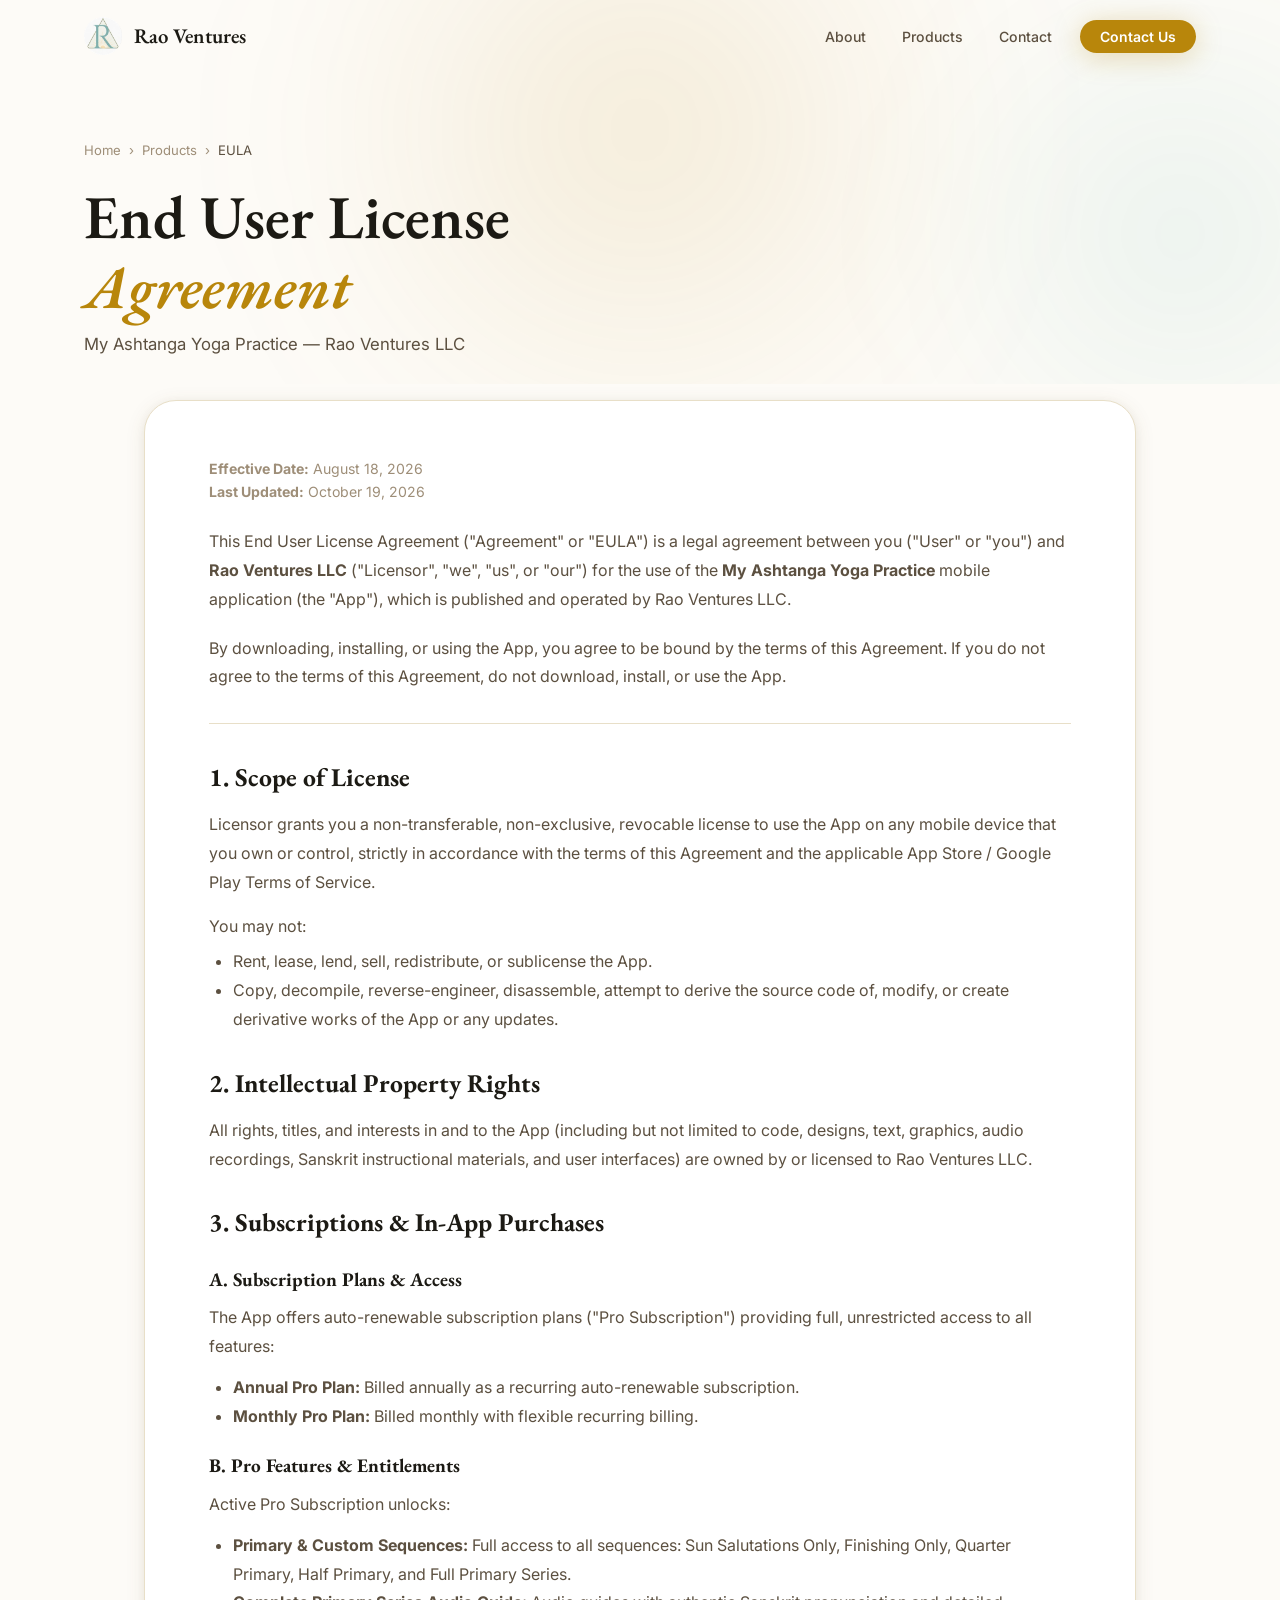
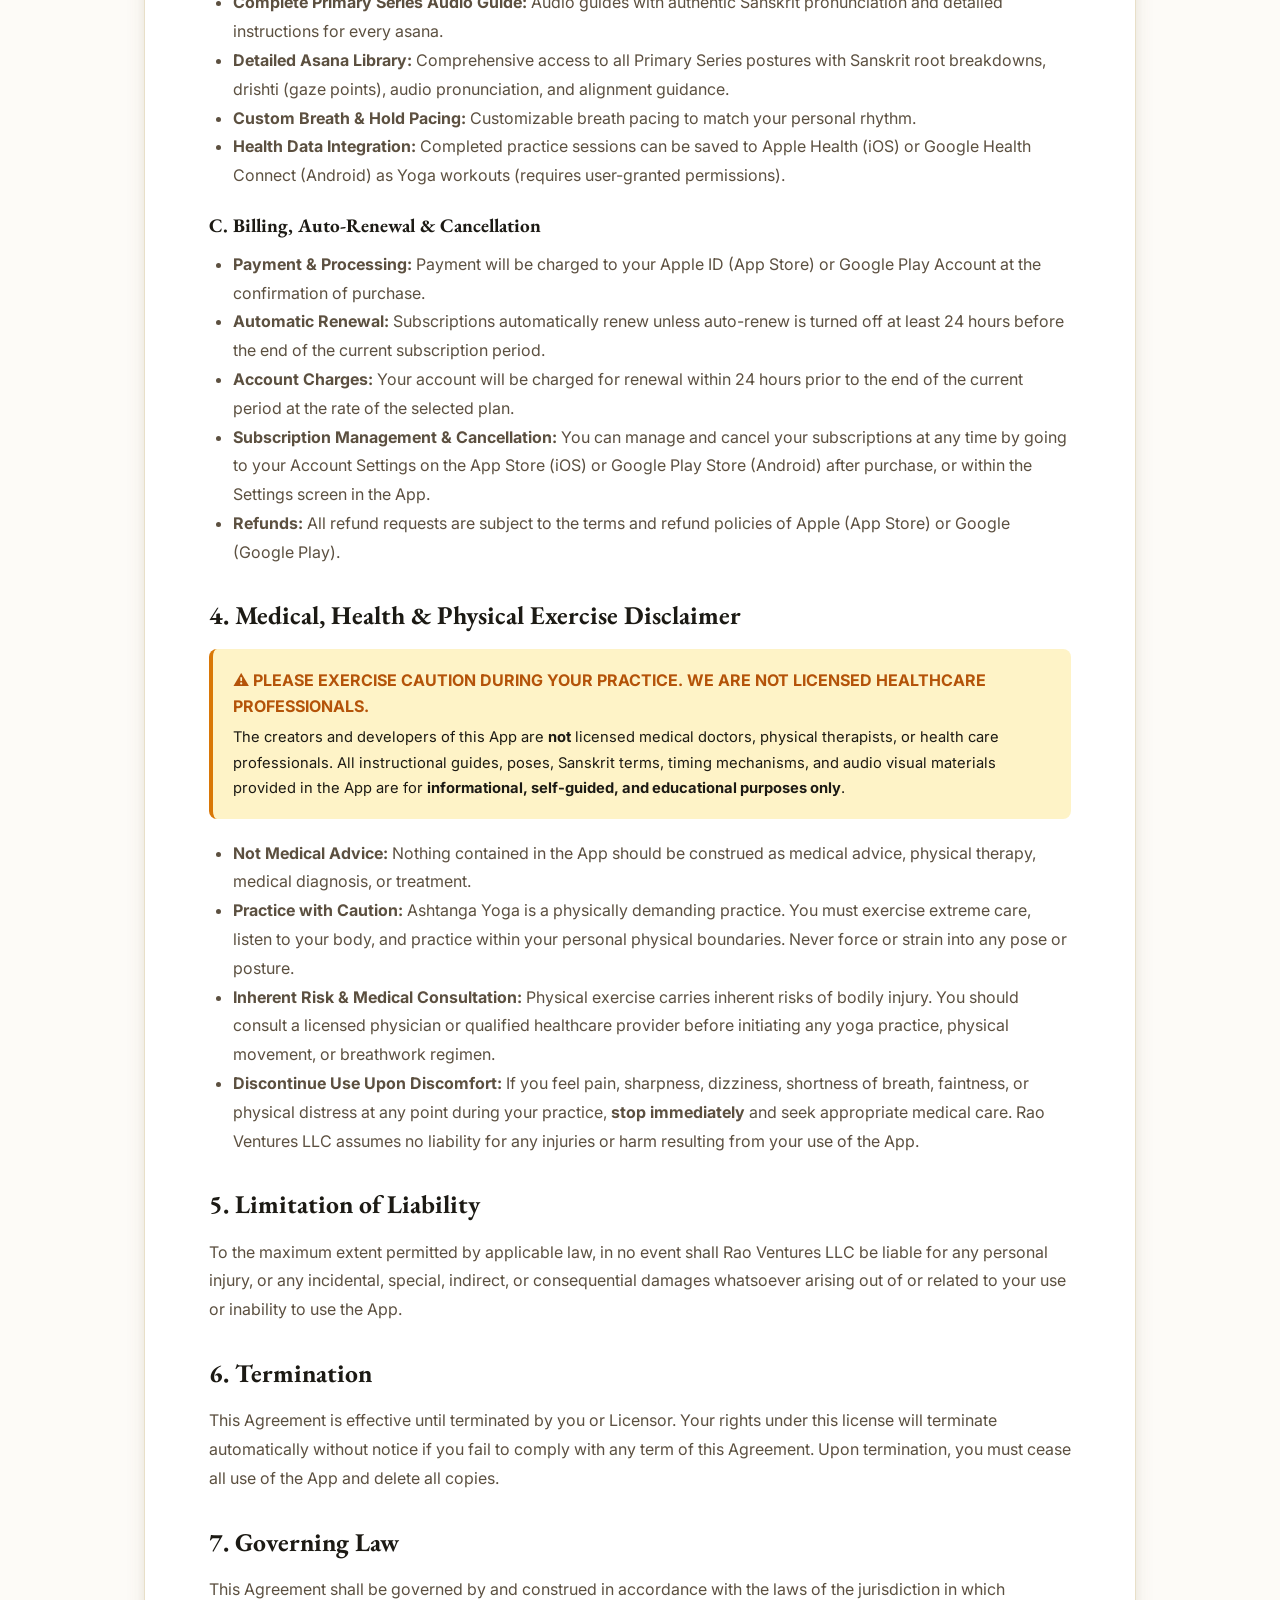
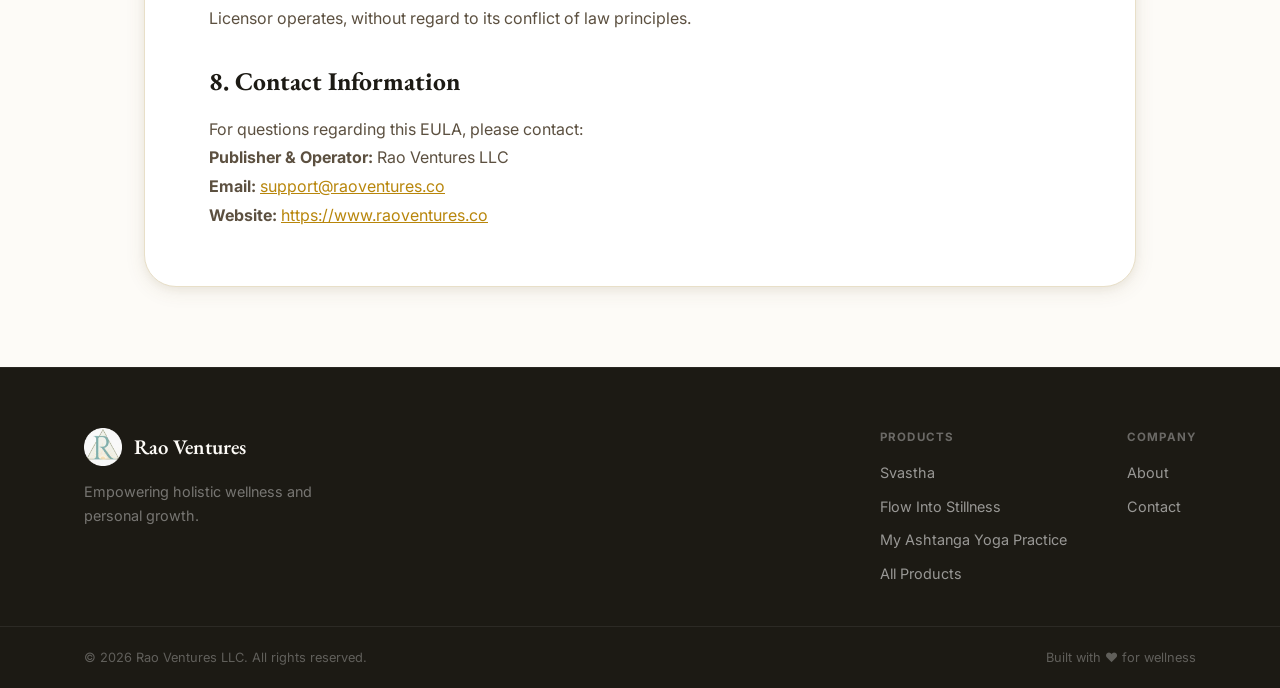
==== commit 4b2ba5e8: "docs: update EULA and privacy policy for v2.2" ====
--- a/ashtanga-eula.html
+++ b/ashtanga-eula.html
@@ -93,7 +93,7 @@
         <p style="font-size: 0.88rem; color: var(--text-tert); margin-bottom: 24px;">
           <strong>Effective Date:</strong> August 18, 2026
           <br />
-          <strong>Last Updated:</strong> October 18, 2026
+          <strong>Last Updated:</strong> October 19, 2026
         </p>
 
         <p style="margin-bottom: 20px; color: var(--text-sec); line-height: 1.8;">
@@ -161,10 +161,10 @@
             and detailed instructions for every asana.</li>
           <li><strong>Detailed Asana Library:</strong> Comprehensive access to all Primary Series postures with Sanskrit
             root breakdowns, drishti (gaze points), audio pronunciation, and alignment guidance.</li>
-          <li><strong>Custom Breath &amp; Hold Pacing:</strong> Customizable breath rates (BPM) to match your personal
-            breath rhythm.</li>
+          <li><strong>Custom Breath &amp; Hold Pacing:</strong> Customizable breath pacing to match your personal
+            rhythm.</li>
           <li><strong>Health Data Integration:</strong> Completed practice sessions can be saved to Apple
-            Health (iOS) via HealthKit or Google Health Connect (Android) as Yoga workouts (requires user-granted health permissions).</li>
+            Health (iOS) or Google Health Connect (Android) as Yoga workouts (requires user-granted permissions).</li>
         </ul>
 
         <h3 style="font-family: var(--font-sans); font-size: 1.2rem; color: var(--text); margin: 20px 0 8px;">C.
@@ -179,7 +179,7 @@
             end of the current period at the rate of the selected plan.</li>
           <li><strong>Subscription Management &amp; Cancellation:</strong> You can manage and cancel your subscriptions
             at any time by going to your Account Settings on the App Store (iOS) or Google Play Store (Android) after
-            purchase, or via the in-app Customer Center in the Settings tab.</li>
+            purchase, or within the Settings screen in the App.</li>
           <li><strong>Refunds:</strong> All refund requests are subject to the terms and refund policies of Apple (App
             Store) or Google (Google Play).</li>
         </ul>
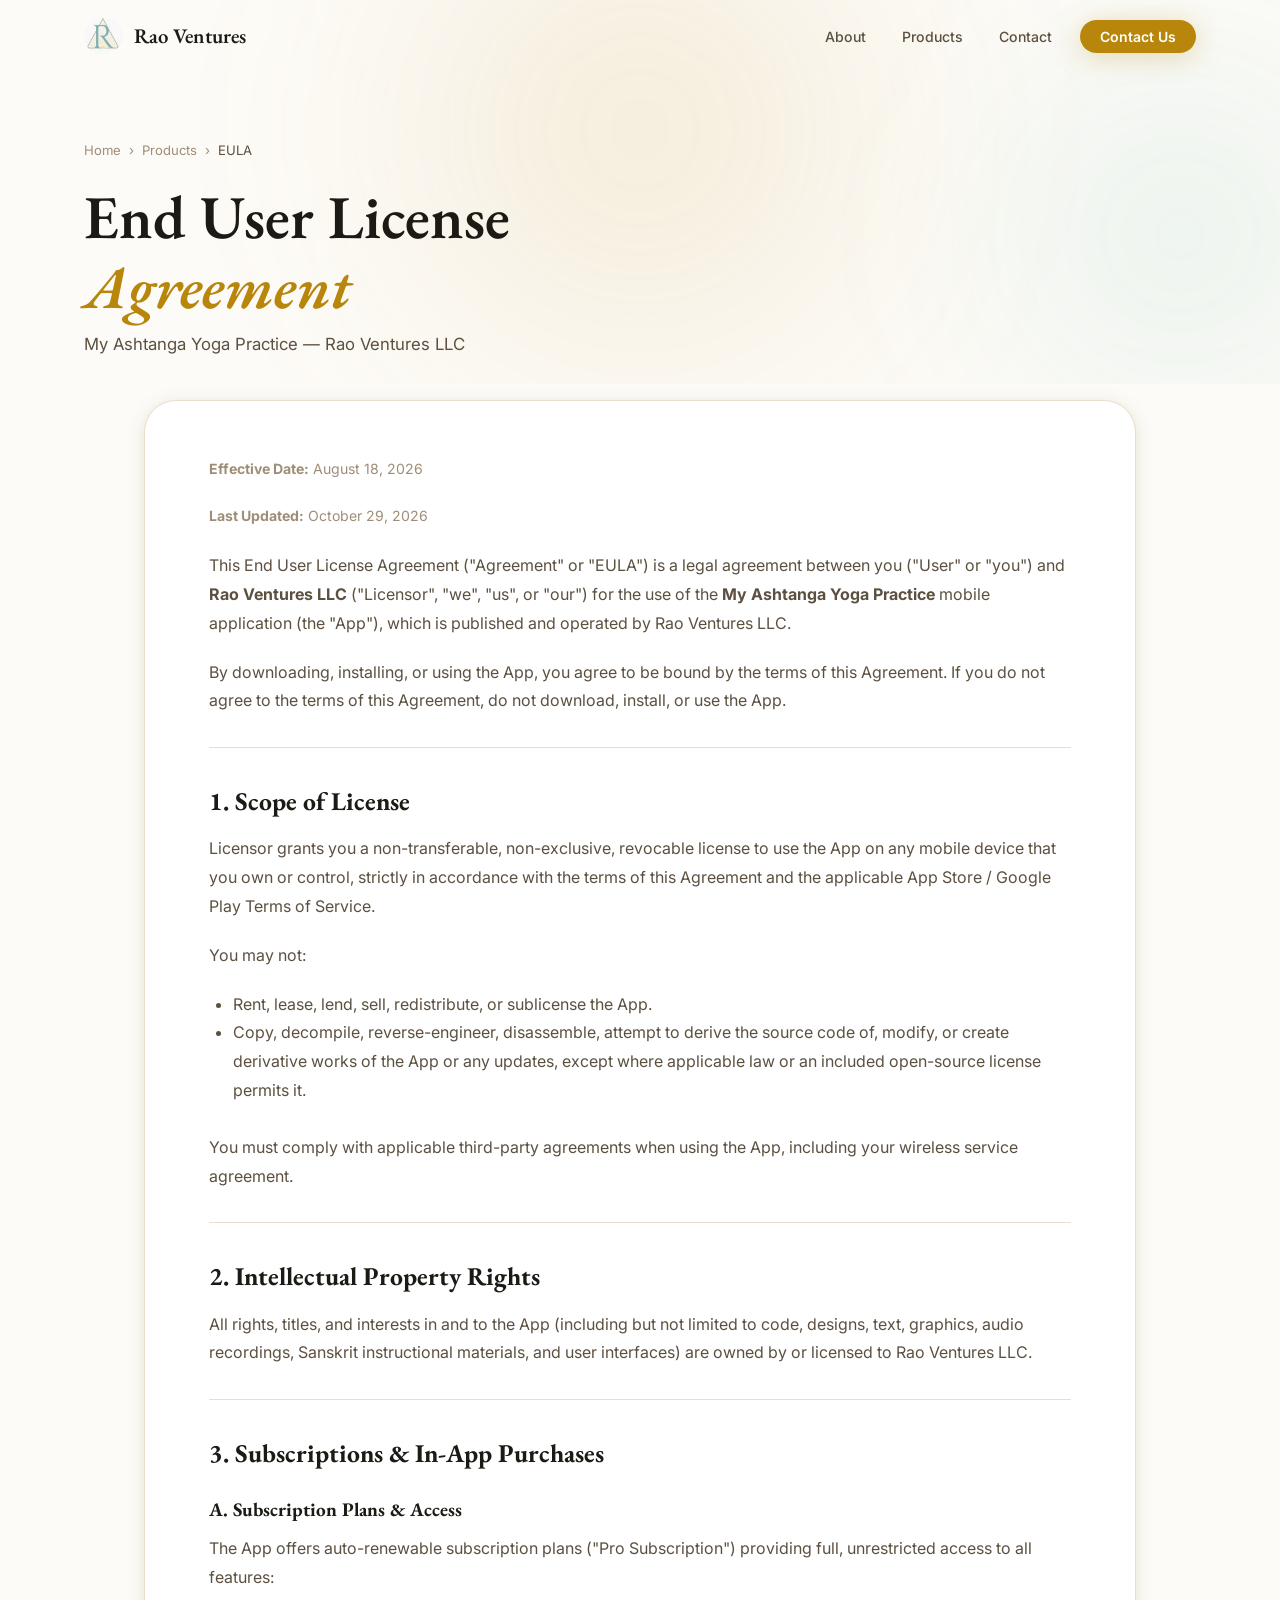
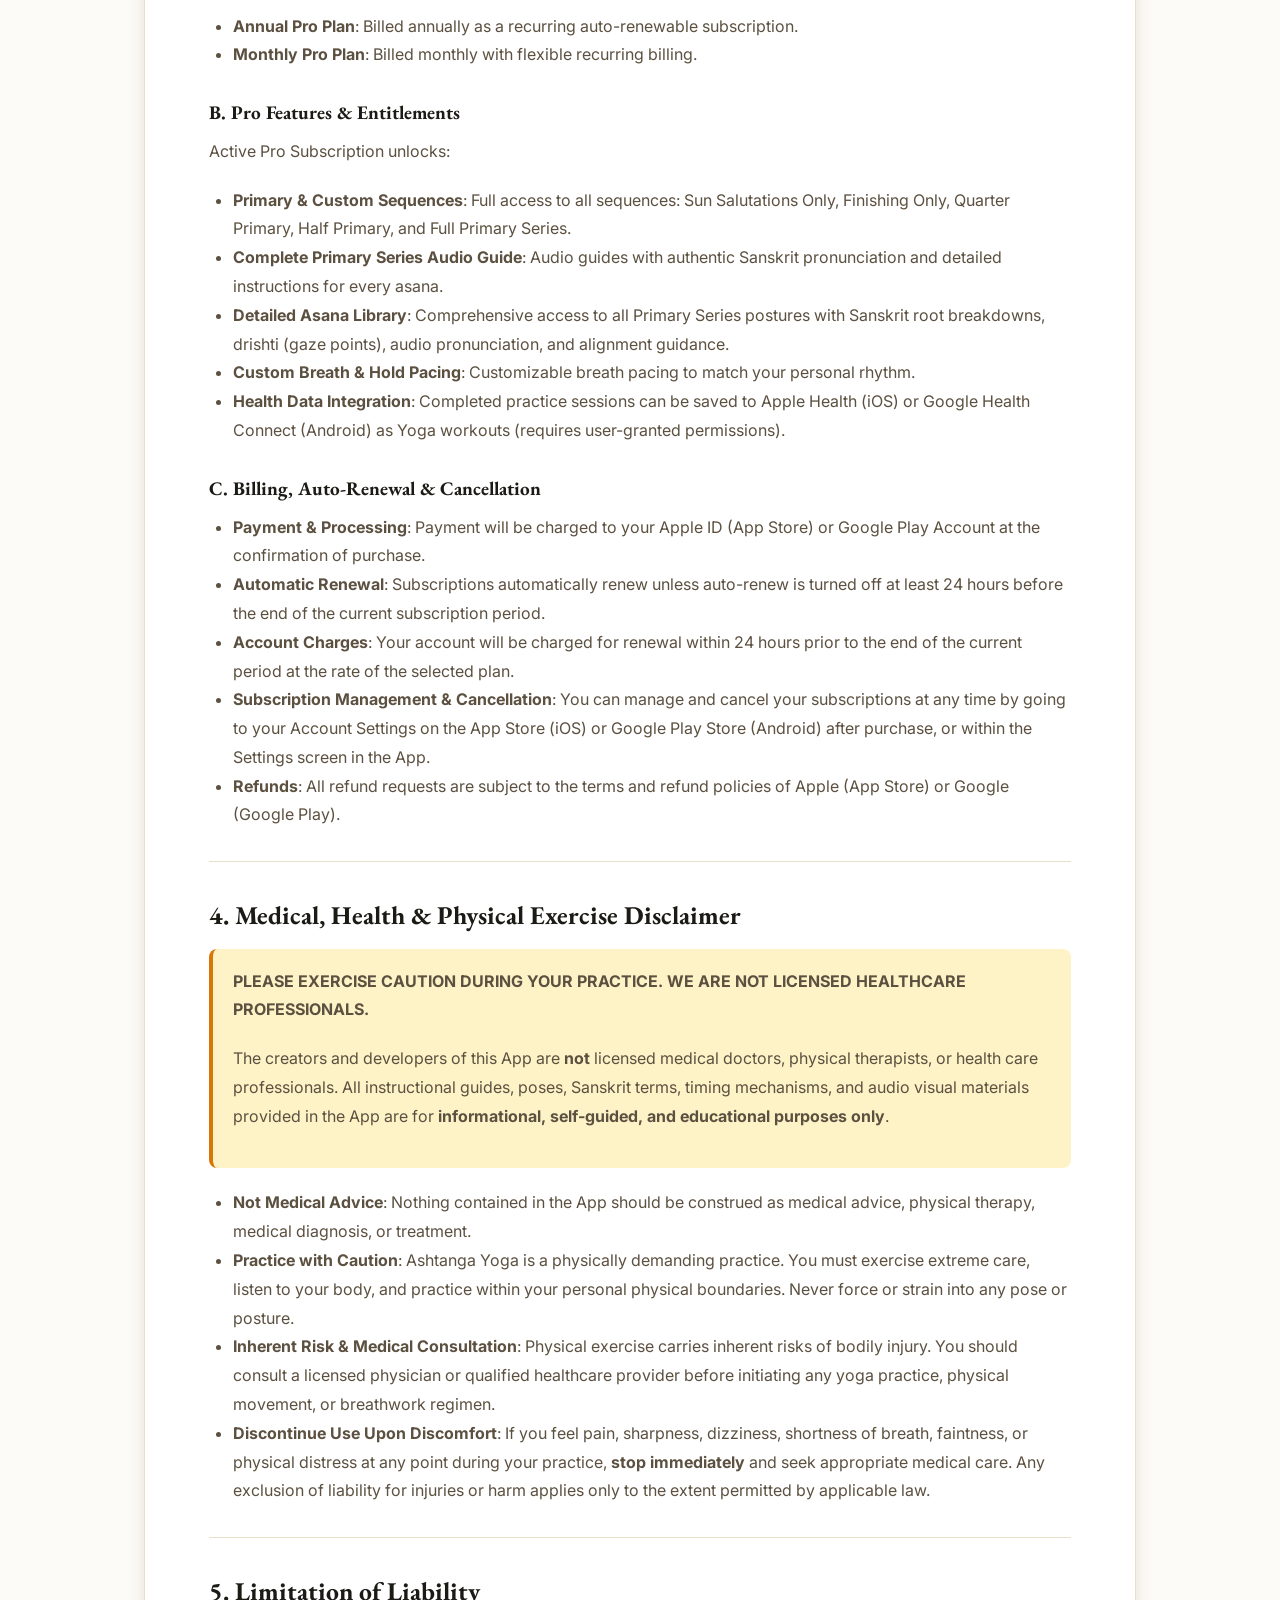
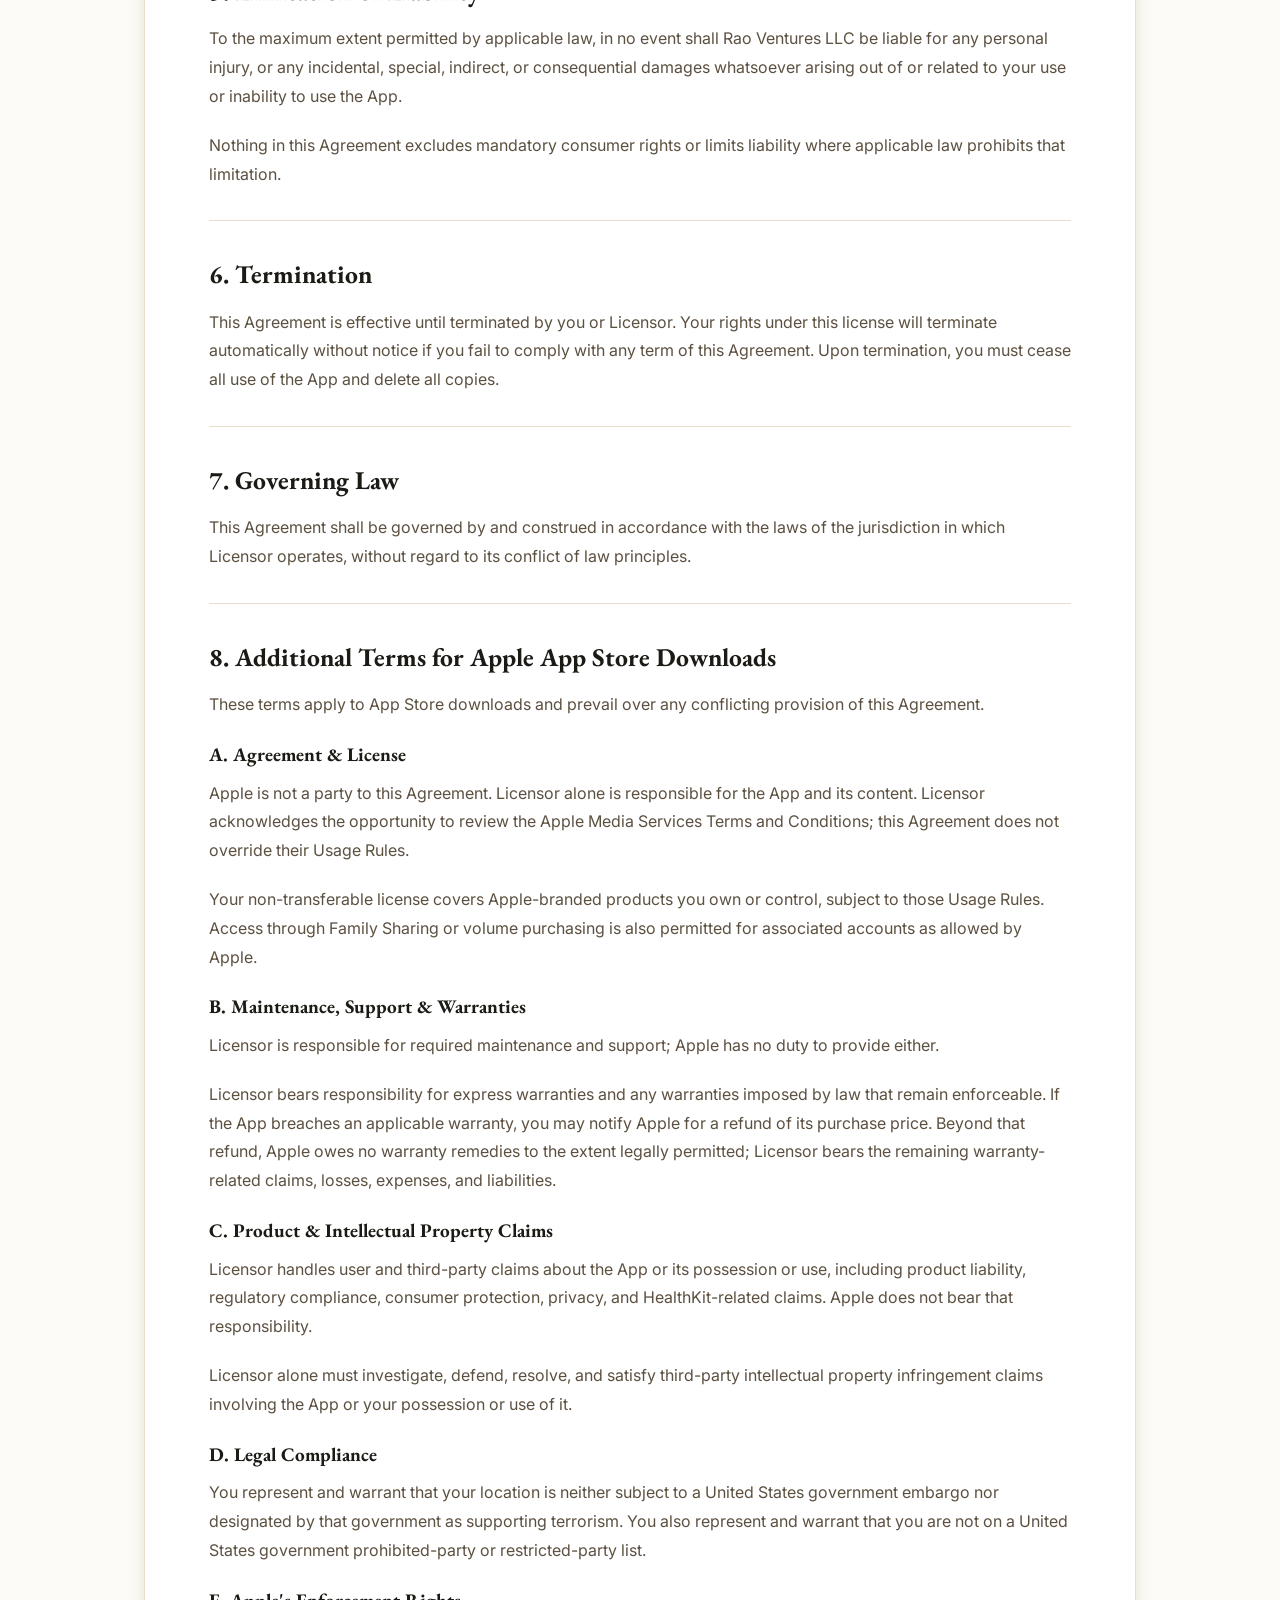
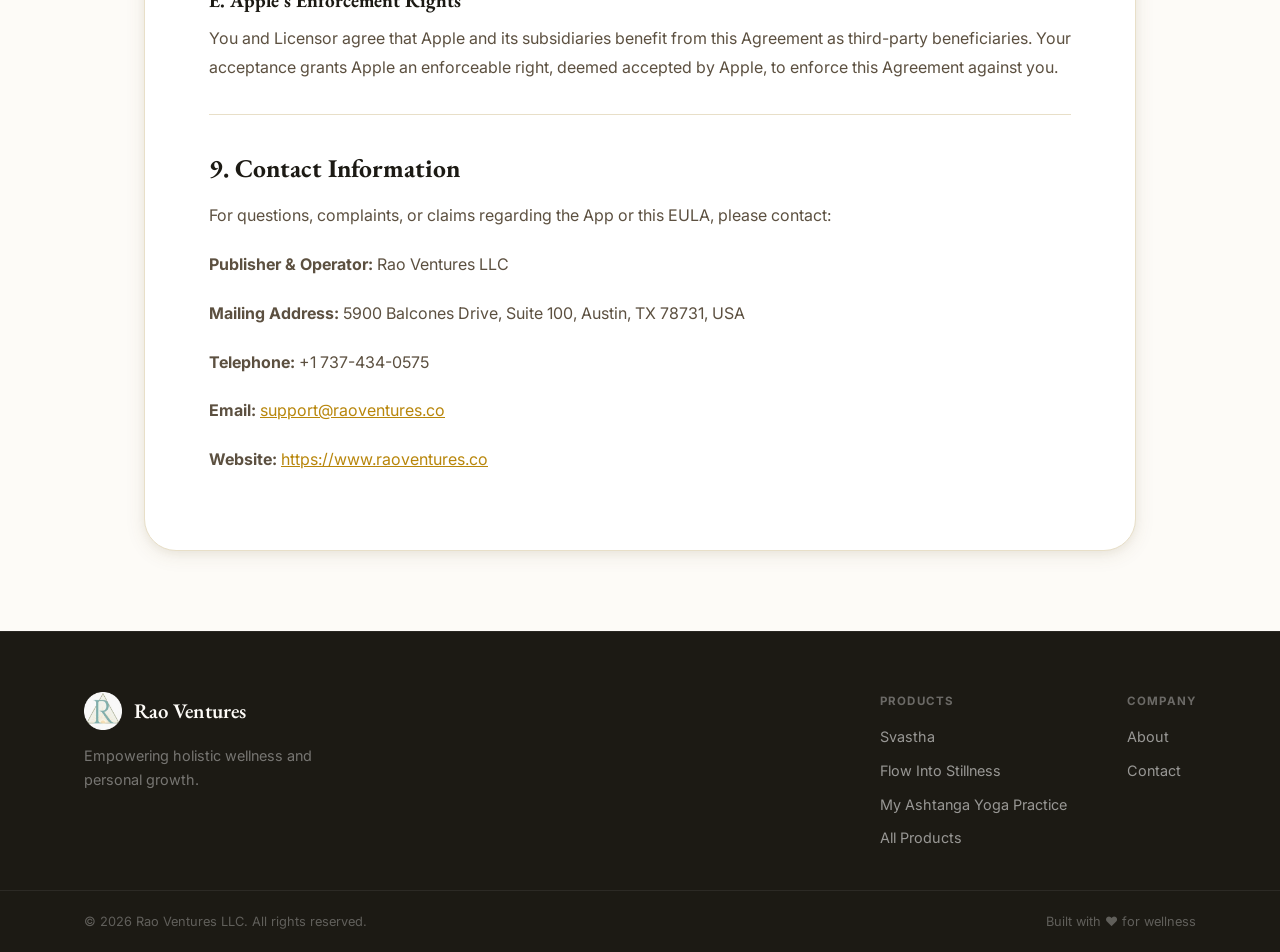
==== commit aa9f619b: "docs: update ashtanga app privacy policy and EULA" ====
--- a/ashtanga-eula.html
+++ b/ashtanga-eula.html
@@ -29,6 +29,9 @@
 
   <link rel="stylesheet" href="styles.css" />
   <link rel="icon" type="image/png" href="images/r_logo.png" />
+
+  <!-- Vexo Web Analytics -->
+  <script src="https://www.vexo.co/analytics.js" defer></script>
 </head>
 
 <body>
@@ -90,163 +93,153 @@
       <div class="legal-card"
         style="background: var(--surface); padding: 56px 64px; border-radius: var(--radius-xl); border: 1px solid var(--border); box-shadow: var(--shadow-md);">
 
-        <p style="font-size: 0.88rem; color: var(--text-tert); margin-bottom: 24px;">
-          <strong>Effective Date:</strong> August 18, 2026
-          <br />
-          <strong>Last Updated:</strong> October 19, 2026
-        </p>
-
-        <p style="margin-bottom: 20px; color: var(--text-sec); line-height: 1.8;">
-          This End User License Agreement ("Agreement" or "EULA") is a legal agreement between you ("User" or "you")
-          and <strong>Rao Ventures LLC</strong> ("Licensor", "we", "us", or "our") for the use of the <strong>My
-            Ashtanga Yoga Practice</strong> mobile application (the "App"), which is published and operated by Rao
-          Ventures LLC.
-        </p>
-
-        <p style="margin-bottom: 28px; color: var(--text-sec); line-height: 1.8;">
-          By downloading, installing, or using the App, you agree to be bound by the terms of this Agreement. If you do
-          not agree to the terms of this Agreement, do not download, install, or use the App.
-        </p>
-
-        <hr style="border: none; border-top: 1px solid var(--border); margin: 32px 0;" />
-
-        <h2 style="font-family: var(--font-sans); font-size: 1.6rem; color: var(--text); margin-bottom: 12px;">1. Scope
-          of License</h2>
-        <p style="margin-bottom: 16px; color: var(--text-sec); line-height: 1.8;">
-          Licensor grants you a non-transferable, non-exclusive, revocable license to use the App on any mobile device
-          that you own or control, strictly in accordance with the terms of this Agreement and the applicable App Store
-          / Google Play Terms of Service.
-        </p>
-        <p style="margin-bottom: 8px; color: var(--text-sec);">You may not:</p>
-        <ul
-          style="list-style: disc; padding-left: 24px; margin-bottom: 28px; color: var(--text-sec); line-height: 1.8;">
+        <p style="font-size: 0.88rem; color: var(--text-tert); margin-bottom: 24px;"><strong>Effective Date:</strong> August 18, 2026</p>
+
+        <p style="font-size: 0.88rem; color: var(--text-tert); margin-bottom: 24px;"><strong>Last Updated:</strong> October 29, 2026</p>
+
+        <p style="margin-bottom: 20px; color: var(--text-sec); line-height: 1.8;">This End User License Agreement ("Agreement" or "EULA") is a legal agreement between you ("User" or "you") and <strong>Rao Ventures LLC</strong> ("Licensor", "we", "us", or "our") for the use of the <strong>My Ashtanga Yoga Practice</strong> mobile application (the "App"), which is published and operated by Rao Ventures LLC.</p>
+
+        <p style="margin-bottom: 20px; color: var(--text-sec); line-height: 1.8;">By downloading, installing, or using the App, you agree to be bound by the terms of this Agreement. If you do not agree to the terms of this Agreement, do not download, install, or use the App.</p>
+
+        <hr style="border: none; border-top: 1px solid var(--border); margin: 32px 0;" />
+
+        <h2 style="font-family: var(--font-sans); font-size: 1.6rem; color: var(--text); margin-bottom: 12px;">1. Scope of License</h2>
+
+        <p style="margin-bottom: 20px; color: var(--text-sec); line-height: 1.8;">Licensor grants you a non-transferable, non-exclusive, revocable license to use the App on any mobile device that you own or control, strictly in accordance with the terms of this Agreement and the applicable App Store / Google Play Terms of Service.</p>
+
+        <p style="margin-bottom: 20px; color: var(--text-sec); line-height: 1.8;">You may not:</p>
+
+        <ul style="list-style: disc; padding-left: 24px; margin-bottom: 28px; color: var(--text-sec); line-height: 1.8;">
           <li>Rent, lease, lend, sell, redistribute, or sublicense the App.</li>
-          <li>Copy, decompile, reverse-engineer, disassemble, attempt to derive the source code of, modify, or create
-            derivative works of the App or any updates.</li>
-        </ul>
-
-        <h2 style="font-family: var(--font-sans); font-size: 1.6rem; color: var(--text); margin-bottom: 12px;">2.
-          Intellectual Property Rights</h2>
-        <p style="margin-bottom: 28px; color: var(--text-sec); line-height: 1.8;">
-          All rights, titles, and interests in and to the App (including but not limited to code, designs, text,
-          graphics, audio recordings, Sanskrit instructional materials, and user interfaces) are owned by or licensed
-          to Rao Ventures LLC.
-        </p>
-
-        <h2 style="font-family: var(--font-sans); font-size: 1.6rem; color: var(--text); margin-bottom: 12px;">3.
-          Subscriptions &amp; In-App Purchases</h2>
-
-        <h3 style="font-family: var(--font-sans); font-size: 1.2rem; color: var(--text); margin: 20px 0 8px;">A.
-          Subscription Plans &amp; Access</h3>
-        <p style="margin-bottom: 12px; color: var(--text-sec); line-height: 1.8;">
-          The App offers auto-renewable subscription plans ("Pro Subscription") providing full, unrestricted access to
-          all features:
-        </p>
-        <ul
-          style="list-style: disc; padding-left: 24px; margin-bottom: 20px; color: var(--text-sec); line-height: 1.8;">
-          <li><strong>Annual Pro Plan:</strong> Billed annually as a recurring auto-renewable subscription.</li>
-          <li><strong>Monthly Pro Plan:</strong> Billed monthly with flexible recurring billing.</li>
-        </ul>
-
-        <h3 style="font-family: var(--font-sans); font-size: 1.2rem; color: var(--text); margin: 20px 0 8px;">B.
-          Pro Features &amp; Entitlements</h3>
-        <p style="margin-bottom: 12px; color: var(--text-sec); line-height: 1.8;">
-          Active Pro Subscription unlocks:
-        </p>
-        <ul
-          style="list-style: disc; padding-left: 24px; margin-bottom: 20px; color: var(--text-sec); line-height: 1.8;">
-          <li><strong>Primary &amp; Custom Sequences:</strong> Full access to all sequences: Sun Salutations Only,
-            Finishing Only, Quarter Primary, Half Primary, and Full Primary Series.</li>
-          <li><strong>Complete Primary Series Audio Guide:</strong> Audio guides with authentic Sanskrit pronunciation
-            and detailed instructions for every asana.</li>
-          <li><strong>Detailed Asana Library:</strong> Comprehensive access to all Primary Series postures with Sanskrit
-            root breakdowns, drishti (gaze points), audio pronunciation, and alignment guidance.</li>
-          <li><strong>Custom Breath &amp; Hold Pacing:</strong> Customizable breath pacing to match your personal
-            rhythm.</li>
-          <li><strong>Health Data Integration:</strong> Completed practice sessions can be saved to Apple
-            Health (iOS) or Google Health Connect (Android) as Yoga workouts (requires user-granted permissions).</li>
-        </ul>
-
-        <h3 style="font-family: var(--font-sans); font-size: 1.2rem; color: var(--text); margin: 20px 0 8px;">C.
-          Billing, Auto-Renewal &amp; Cancellation</h3>
-        <ul
-          style="list-style: disc; padding-left: 24px; margin-bottom: 28px; color: var(--text-sec); line-height: 1.8;">
-          <li><strong>Payment &amp; Processing:</strong> Payment will be charged to your Apple ID (App Store) or Google
-            Play Account at the confirmation of purchase.</li>
-          <li><strong>Automatic Renewal:</strong> Subscriptions automatically renew unless auto-renew is turned off at
-            least 24 hours before the end of the current subscription period.</li>
-          <li><strong>Account Charges:</strong> Your account will be charged for renewal within 24 hours prior to the
-            end of the current period at the rate of the selected plan.</li>
-          <li><strong>Subscription Management &amp; Cancellation:</strong> You can manage and cancel your subscriptions
-            at any time by going to your Account Settings on the App Store (iOS) or Google Play Store (Android) after
-            purchase, or within the Settings screen in the App.</li>
-          <li><strong>Refunds:</strong> All refund requests are subject to the terms and refund policies of Apple (App
-            Store) or Google (Google Play).</li>
-        </ul>
-
-        <h2 style="font-family: var(--font-sans); font-size: 1.6rem; color: var(--text); margin-bottom: 12px;">4.
-          Medical, Health &amp; Physical Exercise Disclaimer</h2>
-        <div
-          style="background: var(--amber-pale); border-left: 4px solid var(--amber); padding: 18px 20px; border-radius: var(--radius-sm); margin-bottom: 20px;">
-          <strong style="color: var(--amber-dark); display: block; margin-bottom: 6px;">⚠️ PLEASE EXERCISE CAUTION
-            DURING YOUR PRACTICE. WE ARE NOT LICENSED HEALTHCARE PROFESSIONALS.</strong>
-          <p style="font-size: 0.92rem; color: var(--text); line-height: 1.7; margin: 0;">
-            The creators and developers of this App are <strong>not</strong> licensed medical doctors, physical
-            therapists, or health care professionals. All instructional guides, poses, Sanskrit terms, timing
-            mechanisms, and audio visual materials provided in the App are for <strong>informational, self-guided, and
-              educational purposes only</strong>.
-          </p>
+          <li>Copy, decompile, reverse-engineer, disassemble, attempt to derive the source code of, modify, or create derivative works of the App or any updates, except where applicable law or an included open-source license permits it.</li>
+        </ul>
+
+        <p style="margin-bottom: 20px; color: var(--text-sec); line-height: 1.8;">You must comply with applicable third-party agreements when using the App, including your wireless service agreement.</p>
+
+        <hr style="border: none; border-top: 1px solid var(--border); margin: 32px 0;" />
+
+        <h2 style="font-family: var(--font-sans); font-size: 1.6rem; color: var(--text); margin-bottom: 12px;">2. Intellectual Property Rights</h2>
+
+        <p style="margin-bottom: 20px; color: var(--text-sec); line-height: 1.8;">All rights, titles, and interests in and to the App (including but not limited to code, designs, text, graphics, audio recordings, Sanskrit instructional materials, and user interfaces) are owned by or licensed to Rao Ventures LLC.</p>
+
+        <hr style="border: none; border-top: 1px solid var(--border); margin: 32px 0;" />
+
+        <h2 style="font-family: var(--font-sans); font-size: 1.6rem; color: var(--text); margin-bottom: 12px;">3. Subscriptions &amp; In-App Purchases</h2>
+
+        <h3 style="font-family: var(--font-sans); font-size: 1.2rem; color: var(--text); margin: 20px 0 8px;">A. Subscription Plans &amp; Access</h3>
+
+        <p style="margin-bottom: 20px; color: var(--text-sec); line-height: 1.8;">The App offers auto-renewable subscription plans ("Pro Subscription") providing full, unrestricted access to all features:</p>
+
+        <ul style="list-style: disc; padding-left: 24px; margin-bottom: 28px; color: var(--text-sec); line-height: 1.8;">
+          <li><strong>Annual Pro Plan</strong>: Billed annually as a recurring auto-renewable subscription.</li>
+          <li><strong>Monthly Pro Plan</strong>: Billed monthly with flexible recurring billing.</li>
+        </ul>
+
+        <h3 style="font-family: var(--font-sans); font-size: 1.2rem; color: var(--text); margin: 20px 0 8px;">B. Pro Features &amp; Entitlements</h3>
+
+        <p style="margin-bottom: 20px; color: var(--text-sec); line-height: 1.8;">Active Pro Subscription unlocks:</p>
+
+        <ul style="list-style: disc; padding-left: 24px; margin-bottom: 28px; color: var(--text-sec); line-height: 1.8;">
+          <li><strong>Primary &amp; Custom Sequences</strong>: Full access to all sequences: Sun Salutations Only, Finishing Only, Quarter Primary, Half Primary, and Full Primary Series.</li>
+          <li><strong>Complete Primary Series Audio Guide</strong>: Audio guides with authentic Sanskrit pronunciation and detailed instructions for every asana.</li>
+          <li><strong>Detailed Asana Library</strong>: Comprehensive access to all Primary Series postures with Sanskrit root breakdowns, drishti (gaze points), audio pronunciation, and alignment guidance.</li>
+          <li><strong>Custom Breath &amp; Hold Pacing</strong>: Customizable breath pacing to match your personal rhythm.</li>
+          <li><strong>Health Data Integration</strong>: Completed practice sessions can be saved to Apple Health (iOS) or Google Health Connect (Android) as Yoga workouts (requires user-granted permissions).</li>
+        </ul>
+
+        <h3 style="font-family: var(--font-sans); font-size: 1.2rem; color: var(--text); margin: 20px 0 8px;">C. Billing, Auto-Renewal &amp; Cancellation</h3>
+
+        <ul style="list-style: disc; padding-left: 24px; margin-bottom: 28px; color: var(--text-sec); line-height: 1.8;">
+          <li><strong>Payment &amp; Processing</strong>: Payment will be charged to your Apple ID (App Store) or Google Play Account at the confirmation of purchase.</li>
+          <li><strong>Automatic Renewal</strong>: Subscriptions automatically renew unless auto-renew is turned off at least 24 hours before the end of the current subscription period.</li>
+          <li><strong>Account Charges</strong>: Your account will be charged for renewal within 24 hours prior to the end of the current period at the rate of the selected plan.</li>
+          <li><strong>Subscription Management &amp; Cancellation</strong>: You can manage and cancel your subscriptions at any time by going to your Account Settings on the App Store (iOS) or Google Play Store (Android) after purchase, or within the Settings screen in the App.</li>
+          <li><strong>Refunds</strong>: All refund requests are subject to the terms and refund policies of Apple (App Store) or Google (Google Play).</li>
+        </ul>
+
+        <hr style="border: none; border-top: 1px solid var(--border); margin: 32px 0;" />
+
+        <h2 style="font-family: var(--font-sans); font-size: 1.6rem; color: var(--text); margin-bottom: 12px;">4. Medical, Health &amp; Physical Exercise Disclaimer</h2>
+
+        <div style="background: var(--amber-pale); border-left: 4px solid var(--amber); padding: 18px 20px; border-radius: var(--radius-sm); margin-bottom: 20px;">
+          <p style="margin-bottom: 20px; color: var(--text-sec); line-height: 1.8;"><strong>PLEASE EXERCISE CAUTION DURING YOUR PRACTICE. WE ARE NOT LICENSED HEALTHCARE PROFESSIONALS.</strong></p>
+          <p style="margin-bottom: 20px; color: var(--text-sec); line-height: 1.8;">The creators and developers of this App are <strong>not</strong> licensed medical doctors, physical therapists, or health care professionals. All instructional guides, poses, Sanskrit terms, timing mechanisms, and audio visual materials provided in the App are for <strong>informational, self-guided, and educational purposes only</strong>.</p>
         </div>
-        <ul
-          style="list-style: disc; padding-left: 24px; margin-bottom: 28px; color: var(--text-sec); line-height: 1.8;">
-          <li><strong>Not Medical Advice:</strong> Nothing contained in the App should be construed as medical advice,
-            physical therapy, medical diagnosis, or treatment.</li>
-          <li><strong>Practice with Caution:</strong> Ashtanga Yoga is a physically demanding practice. You must
-            exercise
-            extreme care, listen to your body, and practice within your personal physical boundaries. Never force or
-            strain into any pose or posture.</li>
-          <li><strong>Inherent Risk &amp; Medical Consultation:</strong> Physical exercise carries inherent risks of
-            bodily injury. You should consult a licensed physician or qualified healthcare provider before initiating
-            any yoga practice, physical movement, or breathwork regimen.</li>
-          <li><strong>Discontinue Use Upon Discomfort:</strong> If you feel pain, sharpness, dizziness, shortness of
-            breath, faintness, or physical distress at any point during your practice, <strong>stop immediately</strong>
-            and seek appropriate medical care. Rao Ventures LLC assumes no liability for any injuries or harm resulting
-            from your use of the App.</li>
-        </ul>
-
-        <h2 style="font-family: var(--font-sans); font-size: 1.6rem; color: var(--text); margin-bottom: 12px;">5.
-          Limitation of Liability</h2>
-        <p style="margin-bottom: 28px; color: var(--text-sec); line-height: 1.8;">
-          To the maximum extent permitted by applicable law, in no event shall Rao Ventures LLC be liable for any
-          personal injury, or any incidental, special, indirect, or consequential damages whatsoever arising out of or
-          related to your use or inability to use the App.
-        </p>
-
-        <h2 style="font-family: var(--font-sans); font-size: 1.6rem; color: var(--text); margin-bottom: 12px;">6.
-          Termination</h2>
-        <p style="margin-bottom: 28px; color: var(--text-sec); line-height: 1.8;">
-          This Agreement is effective until terminated by you or Licensor. Your rights under this license will terminate
-          automatically without notice if you fail to comply with any term of this Agreement. Upon termination, you must
-          cease all use of the App and delete all copies.
-        </p>
-
-        <h2 style="font-family: var(--font-sans); font-size: 1.6rem; color: var(--text); margin-bottom: 12px;">7.
-          Governing Law</h2>
-        <p style="margin-bottom: 28px; color: var(--text-sec); line-height: 1.8;">
-          This Agreement shall be governed by and construed in accordance with the laws of the jurisdiction in which
-          Licensor operates, without regard to its conflict of law principles.
-        </p>
-
-        <h2 style="font-family: var(--font-sans); font-size: 1.6rem; color: var(--text); margin-bottom: 12px;">8.
-          Contact Information</h2>
-        <p style="color: var(--text-sec); line-height: 1.8;">
-          For questions regarding this EULA, please contact:<br />
-          <strong>Publisher &amp; Operator:</strong> Rao Ventures LLC<br />
-          <strong>Email:</strong> <a href="mailto:support@raoventures.co"
-            style="color: var(--gold); text-decoration: underline;">support@raoventures.co</a><br />
-          <strong>Website:</strong> <a href="https://www.raoventures.co"
-            style="color: var(--gold); text-decoration: underline;">https://www.raoventures.co</a>
-        </p>
+
+        <ul style="list-style: disc; padding-left: 24px; margin-bottom: 28px; color: var(--text-sec); line-height: 1.8;">
+          <li><strong>Not Medical Advice</strong>: Nothing contained in the App should be construed as medical advice, physical therapy, medical diagnosis, or treatment.</li>
+          <li><strong>Practice with Caution</strong>: Ashtanga Yoga is a physically demanding practice. You must exercise extreme care, listen to your body, and practice within your personal physical boundaries. Never force or strain into any pose or posture.</li>
+          <li><strong>Inherent Risk &amp; Medical Consultation</strong>: Physical exercise carries inherent risks of bodily injury. You should consult a licensed physician or qualified healthcare provider before initiating any yoga practice, physical movement, or breathwork regimen.</li>
+          <li><strong>Discontinue Use Upon Discomfort</strong>: If you feel pain, sharpness, dizziness, shortness of breath, faintness, or physical distress at any point during your practice, <strong>stop immediately</strong> and seek appropriate medical care. Any exclusion of liability for injuries or harm applies only to the extent permitted by applicable law.</li>
+        </ul>
+
+        <hr style="border: none; border-top: 1px solid var(--border); margin: 32px 0;" />
+
+        <h2 style="font-family: var(--font-sans); font-size: 1.6rem; color: var(--text); margin-bottom: 12px;">5. Limitation of Liability</h2>
+
+        <p style="margin-bottom: 20px; color: var(--text-sec); line-height: 1.8;">To the maximum extent permitted by applicable law, in no event shall Rao Ventures LLC be liable for any personal injury, or any incidental, special, indirect, or consequential damages whatsoever arising out of or related to your use or inability to use the App.</p>
+
+        <p style="margin-bottom: 20px; color: var(--text-sec); line-height: 1.8;">Nothing in this Agreement excludes mandatory consumer rights or limits liability where applicable law prohibits that limitation.</p>
+
+        <hr style="border: none; border-top: 1px solid var(--border); margin: 32px 0;" />
+
+        <h2 style="font-family: var(--font-sans); font-size: 1.6rem; color: var(--text); margin-bottom: 12px;">6. Termination</h2>
+
+        <p style="margin-bottom: 20px; color: var(--text-sec); line-height: 1.8;">This Agreement is effective until terminated by you or Licensor. Your rights under this license will terminate automatically without notice if you fail to comply with any term of this Agreement. Upon termination, you must cease all use of the App and delete all copies.</p>
+
+        <hr style="border: none; border-top: 1px solid var(--border); margin: 32px 0;" />
+
+        <h2 style="font-family: var(--font-sans); font-size: 1.6rem; color: var(--text); margin-bottom: 12px;">7. Governing Law</h2>
+
+        <p style="margin-bottom: 20px; color: var(--text-sec); line-height: 1.8;">This Agreement shall be governed by and construed in accordance with the laws of the jurisdiction in which Licensor operates, without regard to its conflict of law principles.</p>
+
+        <hr style="border: none; border-top: 1px solid var(--border); margin: 32px 0;" />
+
+        <h2 style="font-family: var(--font-sans); font-size: 1.6rem; color: var(--text); margin-bottom: 12px;">8. Additional Terms for Apple App Store Downloads</h2>
+
+        <p style="margin-bottom: 20px; color: var(--text-sec); line-height: 1.8;">These terms apply to App Store downloads and prevail over any conflicting provision of this Agreement.</p>
+
+        <h3 style="font-family: var(--font-sans); font-size: 1.2rem; color: var(--text); margin: 20px 0 8px;">A. Agreement &amp; License</h3>
+
+        <p style="margin-bottom: 20px; color: var(--text-sec); line-height: 1.8;">Apple is not a party to this Agreement. Licensor alone is responsible for the App and its content. Licensor acknowledges the opportunity to review the Apple Media Services Terms and Conditions; this Agreement does not override their Usage Rules.</p>
+
+        <p style="margin-bottom: 20px; color: var(--text-sec); line-height: 1.8;">Your non-transferable license covers Apple-branded products you own or control, subject to those Usage Rules. Access through Family Sharing or volume purchasing is also permitted for associated accounts as allowed by Apple.</p>
+
+        <h3 style="font-family: var(--font-sans); font-size: 1.2rem; color: var(--text); margin: 20px 0 8px;">B. Maintenance, Support &amp; Warranties</h3>
+
+        <p style="margin-bottom: 20px; color: var(--text-sec); line-height: 1.8;">Licensor is responsible for required maintenance and support; Apple has no duty to provide either.</p>
+
+        <p style="margin-bottom: 20px; color: var(--text-sec); line-height: 1.8;">Licensor bears responsibility for express warranties and any warranties imposed by law that remain enforceable. If the App breaches an applicable warranty, you may notify Apple for a refund of its purchase price. Beyond that refund, Apple owes no warranty remedies to the extent legally permitted; Licensor bears the remaining warranty-related claims, losses, expenses, and liabilities.</p>
+
+        <h3 style="font-family: var(--font-sans); font-size: 1.2rem; color: var(--text); margin: 20px 0 8px;">C. Product &amp; Intellectual Property Claims</h3>
+
+        <p style="margin-bottom: 20px; color: var(--text-sec); line-height: 1.8;">Licensor handles user and third-party claims about the App or its possession or use, including product liability, regulatory compliance, consumer protection, privacy, and HealthKit-related claims. Apple does not bear that responsibility.</p>
+
+        <p style="margin-bottom: 20px; color: var(--text-sec); line-height: 1.8;">Licensor alone must investigate, defend, resolve, and satisfy third-party intellectual property infringement claims involving the App or your possession or use of it.</p>
+
+        <h3 style="font-family: var(--font-sans); font-size: 1.2rem; color: var(--text); margin: 20px 0 8px;">D. Legal Compliance</h3>
+
+        <p style="margin-bottom: 20px; color: var(--text-sec); line-height: 1.8;">You represent and warrant that your location is neither subject to a United States government embargo nor designated by that government as supporting terrorism. You also represent and warrant that you are not on a United States government prohibited-party or restricted-party list.</p>
+
+        <h3 style="font-family: var(--font-sans); font-size: 1.2rem; color: var(--text); margin: 20px 0 8px;">E. Apple's Enforcement Rights</h3>
+
+        <p style="margin-bottom: 20px; color: var(--text-sec); line-height: 1.8;">You and Licensor agree that Apple and its subsidiaries benefit from this Agreement as third-party beneficiaries. Your acceptance grants Apple an enforceable right, deemed accepted by Apple, to enforce this Agreement against you.</p>
+
+        <hr style="border: none; border-top: 1px solid var(--border); margin: 32px 0;" />
+
+        <h2 style="font-family: var(--font-sans); font-size: 1.6rem; color: var(--text); margin-bottom: 12px;">9. Contact Information</h2>
+
+        <p style="margin-bottom: 20px; color: var(--text-sec); line-height: 1.8;">For questions, complaints, or claims regarding the App or this EULA, please contact:</p>
+
+        <p style="margin-bottom: 20px; color: var(--text-sec); line-height: 1.8;"><strong>Publisher &amp; Operator:</strong> Rao Ventures LLC</p>
+
+        <p style="margin-bottom: 20px; color: var(--text-sec); line-height: 1.8;"><strong>Mailing Address:</strong> 5900 Balcones Drive, Suite 100, Austin, TX 78731, USA</p>
+
+        <p style="margin-bottom: 20px; color: var(--text-sec); line-height: 1.8;"><strong>Telephone:</strong> +1 737-434-0575</p>
+
+        <p style="margin-bottom: 20px; color: var(--text-sec); line-height: 1.8;"><strong>Email:</strong> <a href="mailto:support@raoventures.co" style="color: var(--gold); text-decoration: underline;">support@raoventures.co</a></p>
+
+        <p style="margin-bottom: 20px; color: var(--text-sec); line-height: 1.8;"><strong>Website:</strong> <a href="https://www.raoventures.co" style="color: var(--gold); text-decoration: underline;">https://www.raoventures.co</a></p>
       </div>
     </div>
   </main>
@@ -291,4 +284,4 @@
   <script src="main.js"></script>
 </body>
 
-</html>+</html>
--- a/styles.css
+++ b/styles.css
@@ -6,52 +6,59 @@
 /* ── Design Tokens ─────────────────────────────────────────────── */
 :root {
   /* Gold palette (from Svastha) */
-  --gold: #B8860B;
-  --gold-light: #D4A843;
-  --gold-dark: #8B6914;
-  --gold-pale: #F5ECD0;
+  --gold: #b8860b;
+  --gold-light: #d4a843;
+  --gold-dark: #8b6914;
+  --gold-pale: #f5ecd0;
   --gold-glow: rgba(184, 134, 11, 0.15);
 
   /* Teal palette (from Flow Into Stillness) */
-  --teal: #0D9488;
-  --teal-light: #14B8A6;
-  --teal-dark: #0F766E;
-  --teal-pale: #F0FDFB;
+  --teal: #0d9488;
+  --teal-light: #14b8a6;
+  --teal-dark: #0f766e;
+  --teal-pale: #f0fdfb;
   --teal-glow: rgba(13, 148, 136, 0.12);
 
   /* Amber/Terracotta palette (from My Ashtanga Practice) */
-  --amber: #D97706;
-  --amber-light: #F59E0B;
-  --amber-dark: #B45309;
-  --amber-pale: #FEF3C7;
+  --amber: #d97706;
+  --amber-light: #f59e0b;
+  --amber-dark: #b45309;
+  --amber-pale: #fef3c7;
   --amber-glow: rgba(217, 119, 6, 0.15);
 
   /* Warm neutrals */
-  --cream: #FDFBF7;
-  --cream-dark: #F5EFE2;
-  --cream-mid: #EDE4D0;
-  --surface: #FFFFFF;
-  --surface-warm: #FDF8F0;
+  --cream: #fdfbf7;
+  --cream-dark: #f5efe2;
+  --cream-mid: #ede4d0;
+  --surface: #ffffff;
+  --surface-warm: #fdf8f0;
 
   /* Text */
-  --text: #1C1A14;
-  --text-sec: #5C5040;
-  --text-tert: #9E8E78;
+  --text: #1c1a14;
+  --text-sec: #5c5040;
+  --text-tert: #9e8e78;
 
   /* Borders */
-  --border: #E8DFC8;
-  --border-hover: #D4C4A0;
+  --border: #e8dfc8;
+  --border-hover: #d4c4a0;
 
   /* Gradients */
   --grad-gold: linear-gradient(135deg, var(--gold) 0%, var(--gold-light) 100%);
   --grad-teal: linear-gradient(135deg, var(--teal) 0%, var(--teal-light) 100%);
-  --grad-amber: linear-gradient(135deg, var(--amber) 0%, var(--amber-light) 100%);
-  --grad-warm: linear-gradient(135deg, #B8860B 0%, #D4A843 50%, #0D9488 100%);
+  --grad-amber: linear-gradient(
+    135deg,
+    var(--amber) 0%,
+    var(--amber-light) 100%
+  );
+  --grad-warm: linear-gradient(135deg, #b8860b 0%, #d4a843 50%, #0d9488 100%);
 
   /* Shadows */
-  --shadow-sm: 0 1px 4px rgba(100, 80, 40, 0.08), 0 1px 2px rgba(100, 80, 40, 0.05);
-  --shadow-md: 0 4px 20px rgba(100, 80, 40, 0.10), 0 2px 8px rgba(100, 80, 40, 0.06);
-  --shadow-lg: 0 8px 40px rgba(100, 80, 40, 0.14), 0 4px 16px rgba(100, 80, 40, 0.08);
+  --shadow-sm:
+    0 1px 4px rgba(100, 80, 40, 0.08), 0 1px 2px rgba(100, 80, 40, 0.05);
+  --shadow-md:
+    0 4px 20px rgba(100, 80, 40, 0.1), 0 2px 8px rgba(100, 80, 40, 0.06);
+  --shadow-lg:
+    0 8px 40px rgba(100, 80, 40, 0.14), 0 4px 16px rgba(100, 80, 40, 0.08);
   --shadow-gold: 0 4px 28px rgba(184, 134, 11, 0.28);
   --shadow-teal: 0 4px 28px rgba(13, 148, 136, 0.28);
   --shadow-amber: 0 4px 28px rgba(217, 119, 6, 0.28);
@@ -64,8 +71,8 @@
   --radius-full: 9999px;
 
   /* Typography */
-  --font-sans: 'EB Garamond', Georgia, serif;
-  --font-ui: 'Inter', system-ui, sans-serif;
+  --font-sans: "EB Garamond", Georgia, serif;
+  --font-ui: "Inter", system-ui, sans-serif;
 
   /* Motion */
   --ease: cubic-bezier(0.4, 0, 0.2, 1);
@@ -83,7 +90,7 @@
 }
 
 html {
-  scroll-behavior: smooth;
+  scroll-behavior: auto;
 }
 
 body {
@@ -125,10 +132,6 @@
 
 .section-pad {
   padding: 100px 0;
-}
-
-.text-center {
-  text-align: center;
 }
 
 .desktop-only {
@@ -150,20 +153,12 @@
 }
 
 .section-label::before {
-  content: '';
+  content: "";
   display: block;
   width: 20px;
   height: 2px;
   background: var(--gold);
   border-radius: 2px;
-}
-
-.section-label-teal {
-  color: var(--teal);
-}
-
-.section-label-teal::before {
-  background: var(--teal);
 }
 
 .section-title {
@@ -189,14 +184,6 @@
   line-height: 1.75;
 }
 
-.section-header {
-  margin-bottom: 0;
-}
-
-.section-header .section-title {
-  margin-bottom: 12px;
-}
-
 /* ── Buttons ────────────────────────────────────────────────────── */
 .btn {
   display: inline-flex;
@@ -234,131 +221,6 @@
   transform: translateY(0);
 }
 
-.btn-flow {
-  background: var(--teal);
-  box-shadow: var(--shadow-teal);
-  color: #fff;
-}
-
-.btn-flow:hover {
-  background: var(--teal-dark);
-  transform: translateY(-2px);
-  box-shadow: 0 8px 36px rgba(13, 148, 136, 0.4);
-}
-
-.btn-ashtanga {
-  background: var(--amber);
-  box-shadow: var(--shadow-amber);
-  color: #fff;
-}
-
-.btn-ashtanga:hover {
-  background: var(--amber-dark);
-  transform: translateY(-2px);
-  box-shadow: 0 8px 36px rgba(217, 119, 6, 0.4);
-}
-
-.app-store-badge,
-.play-store-badge {
-  display: inline-flex;
-  align-items: center;
-  transition: transform var(--dur) var(--ease), filter var(--dur) var(--ease);
-}
-
-.app-store-badge:hover,
-.play-store-badge:hover {
-  transform: translateY(-2px);
-  filter: brightness(1.08);
-}
-
-.app-store-badge img,
-.play-store-badge img {
-  height: 44px;
-  width: auto;
-  display: block;
-}
-
-.btn-appstore {
-  display: inline-flex;
-  align-items: center;
-  gap: 12px;
-  background: #000000;
-  color: #ffffff;
-  padding: 10px 22px;
-  border-radius: var(--radius-full);
-  text-decoration: none;
-  border: 1px solid rgba(255, 255, 255, 0.15);
-  box-shadow: 0 4px 16px rgba(0, 0, 0, 0.2);
-  transition: all var(--dur) var(--ease);
-}
-
-.btn-appstore:hover {
-  background: #1c1c1e;
-  color: #ffffff;
-  transform: translateY(-2px);
-  box-shadow: 0 8px 28px rgba(0, 0, 0, 0.35);
-  border-color: rgba(255, 255, 255, 0.3);
-}
-
-.btn-appstore svg {
-  width: 22px;
-  height: 22px;
-  flex-shrink: 0;
-  fill: currentColor;
-}
-
-.btn-appstore-text {
-  display: flex;
-  flex-direction: column;
-  align-items: flex-start;
-  line-height: 1.15;
-  text-align: left;
-}
-
-.btn-appstore-sub {
-  font-family: var(--font-ui);
-  font-size: 0.65rem;
-  text-transform: uppercase;
-  letter-spacing: 0.05em;
-  opacity: 0.85;
-  font-weight: 500;
-}
-
-.btn-appstore-title {
-  font-family: var(--font-ui);
-  font-size: 1.05rem;
-  font-weight: 700;
-  letter-spacing: -0.01em;
-}
-
-.btn-playstore {
-  display: inline-flex;
-  align-items: center;
-  gap: 12px;
-  background: #1a1a2e;
-  color: #ffffff;
-  padding: 10px 22px;
-  border-radius: var(--radius-full);
-  text-decoration: none;
-  border: 1px solid rgba(255, 255, 255, 0.15);
-  box-shadow: 0 4px 16px rgba(0, 0, 0, 0.2);
-  transition: all var(--dur) var(--ease);
-}
-
-.btn-playstore:hover {
-  background: #252542;
-  color: #ffffff;
-  transform: translateY(-2px);
-  box-shadow: 0 8px 28px rgba(0, 0, 0, 0.35);
-  border-color: rgba(255, 255, 255, 0.3);
-}
-
-.btn-playstore svg {
-  width: 22px;
-  height: 22px;
-  flex-shrink: 0;
-}
-
 .product-tag-live {
   background: rgba(16, 185, 129, 0.12);
   color: #059669;
@@ -389,20 +251,6 @@
   background: #10b981;
 }
 
-.btn-disabled-soon {
-  background: var(--cream-mid);
-  color: var(--text-sec);
-  cursor: default;
-  box-shadow: none;
-  opacity: 0.9;
-  border: 1.5px solid var(--border-hover);
-}
-
-.btn-disabled-soon:hover {
-  transform: none;
-  box-shadow: none;
-}
-
 .btn-ghost {
   background: rgba(184, 134, 11, 0.06);
   color: var(--text-sec);
@@ -414,58 +262,6 @@
   color: var(--gold-dark);
   border-color: var(--border-hover);
   transform: translateY(-2px);
-}
-
-.btn-outline {
-  background: transparent;
-  color: var(--gold);
-  border: 1.5px solid var(--gold);
-}
-
-.btn-outline:hover {
-  background: var(--gold-pale);
-  transform: translateY(-2px);
-}
-
-.btn-outline-teal {
-  color: var(--teal);
-  border-color: var(--teal);
-}
-
-.btn-outline-teal:hover {
-  background: var(--teal-pale);
-}
-
-/* ── Scroll Reveal Animations ───────────────────────────────────── */
-.reveal {
-  opacity: 0;
-  transform: translateY(24px);
-  transition: opacity 0.65s var(--ease), transform 0.65s var(--ease);
-}
-
-.reveal.visible {
-  opacity: 1;
-  transform: translateY(0);
-}
-
-.reveal-delay-1 {
-  transition-delay: 0.1s;
-}
-
-.reveal-delay-2 {
-  transition-delay: 0.2s;
-}
-
-.reveal-delay-3 {
-  transition-delay: 0.3s;
-}
-
-@media (prefers-reduced-motion: reduce) {
-  .reveal {
-    opacity: 1;
-    transform: none;
-    transition: none;
-  }
 }
 
 /* ════════════════════════════════════════════════════════════════
@@ -477,7 +273,11 @@
   left: 0;
   right: 0;
   z-index: 1000;
-  transition: background var(--dur) var(--ease), border-color var(--dur) var(--ease), backdrop-filter var(--dur) var(--ease), box-shadow var(--dur) var(--ease);
+  transition:
+    background var(--dur) var(--ease),
+    border-color var(--dur) var(--ease),
+    backdrop-filter var(--dur) var(--ease),
+    box-shadow var(--dur) var(--ease);
 }
 
 #navbar.scrolled {
@@ -502,23 +302,6 @@
   text-decoration: none;
 }
 
-.nav-logo-mark {
-  width: 38px;
-  height: 38px;
-  background: var(--gold);
-  border-radius: 10px;
-  display: flex;
-  align-items: center;
-  justify-content: center;
-  font-family: var(--font-ui);
-  font-size: 0.8rem;
-  font-weight: 800;
-  color: #fff;
-  letter-spacing: 0.02em;
-  flex-shrink: 0;
-  box-shadow: var(--shadow-gold);
-}
-
 .nav-logo-img {
   width: 38px;
   height: 38px;
@@ -547,7 +330,9 @@
   color: var(--text-sec);
   padding: 7px 16px;
   border-radius: var(--radius-full);
-  transition: color var(--dur), background var(--dur);
+  transition:
+    color var(--dur),
+    background var(--dur);
 }
 
 .nav-link:hover,
@@ -565,7 +350,10 @@
   padding: 8px 20px;
   border-radius: var(--radius-full);
   box-shadow: var(--shadow-gold);
-  transition: background var(--dur), transform var(--dur), box-shadow var(--dur);
+  transition:
+    background var(--dur),
+    transform var(--dur),
+    box-shadow var(--dur);
   margin-left: 8px;
 }
 
@@ -649,7 +437,11 @@
 .hero-orb-1 {
   width: 700px;
   height: 700px;
-  background: radial-gradient(circle, rgba(184, 134, 11, 0.14) 0%, transparent 70%);
+  background: radial-gradient(
+    circle,
+    rgba(184, 134, 11, 0.14) 0%,
+    transparent 70%
+  );
   top: -220px;
   left: 50%;
   transform: translateX(-50%);
@@ -659,7 +451,11 @@
 .hero-orb-2 {
   width: 500px;
   height: 500px;
-  background: radial-gradient(circle, rgba(13, 148, 136, 0.10) 0%, transparent 70%);
+  background: radial-gradient(
+    circle,
+    rgba(13, 148, 136, 0.1) 0%,
+    transparent 70%
+  );
   bottom: -100px;
   right: -150px;
   animation: float-orb-2 12s ease-in-out infinite;
@@ -668,14 +464,17 @@
 .hero-orb-3 {
   width: 350px;
   height: 350px;
-  background: radial-gradient(circle, rgba(212, 168, 67, 0.12) 0%, transparent 70%);
+  background: radial-gradient(
+    circle,
+    rgba(212, 168, 67, 0.12) 0%,
+    transparent 70%
+  );
   top: 40%;
   left: -100px;
   animation: float-orb-3 9s ease-in-out infinite;
 }
 
 @keyframes float-orb {
-
   0%,
   100% {
     transform: translateX(-50%) translateY(0);
@@ -687,7 +486,6 @@
 }
 
 @keyframes float-orb-2 {
-
   0%,
   100% {
     transform: translateY(0);
@@ -699,7 +497,6 @@
 }
 
 @keyframes float-orb-3 {
-
   0%,
   100% {
     transform: translateY(0);
@@ -714,16 +511,24 @@
 .hero-grid {
   position: absolute;
   inset: 0;
-  background-image: radial-gradient(circle, rgba(184, 134, 11, 0.18) 1px, transparent 1px);
+  background-image: radial-gradient(
+    circle,
+    rgba(184, 134, 11, 0.18) 1px,
+    transparent 1px
+  );
   background-size: 32px 32px;
-  mask-image: radial-gradient(ellipse 80% 80% at 50% 50%, black 0%, transparent 65%);
+  mask-image: radial-gradient(
+    ellipse 80% 80% at 50% 50%,
+    black 0%,
+    transparent 65%
+  );
 }
 
 .hero-content {
   position: relative;
   z-index: 1;
   text-align: center;
-  padding: 80px 24px;
+  padding: 0 24px 80px;
 }
 
 .hero-badge {
@@ -752,7 +557,6 @@
 }
 
 @keyframes pulse-dot {
-
   0%,
   100% {
     opacity: 1;
@@ -994,243 +798,6 @@
 }
 
 /* ════════════════════════════════════════════════════════════════
-   PRODUCTS PREVIEW (HOME PAGE)
-   ════════════════════════════════════════════════════════════════ */
-.products-preview {
-  background: var(--cream);
-}
-
-.products-grid {
-  display: grid;
-  grid-template-columns: repeat(2, 1fr);
-  gap: 28px;
-  margin: 60px 0 48px;
-}
-
-.product-card {
-  position: relative;
-  border-radius: var(--radius-xl);
-  background: var(--surface);
-  border: 1px solid var(--border);
-  overflow: hidden;
-  transition: transform var(--dur) var(--ease), border-color var(--dur), box-shadow var(--dur);
-}
-
-.product-card:hover {
-  transform: translateY(-6px);
-  border-color: var(--border-hover);
-  box-shadow: var(--shadow-lg);
-}
-
-.product-card-glow {
-  position: absolute;
-  top: 0;
-  left: 0;
-  right: 0;
-  height: 220px;
-  pointer-events: none;
-  opacity: 0;
-  transition: opacity var(--dur);
-}
-
-.product-card:hover .product-card-glow {
-  opacity: 1;
-}
-
-.product-card-glow-svastha {
-  background: radial-gradient(ellipse 80% 60% at 50% 0%, rgba(184, 134, 11, 0.10) 0%, transparent 70%);
-}
-
-.product-card-glow-flow {
-  background: radial-gradient(ellipse 80% 60% at 50% 0%, rgba(13, 148, 136, 0.10) 0%, transparent 70%);
-}
-
-.product-card-glow-ashtanga {
-  background: radial-gradient(ellipse 80% 60% at 50% 0%, rgba(217, 119, 6, 0.12) 0%, transparent 70%);
-}
-
-.product-card-inner {
-  position: relative;
-  z-index: 1;
-  padding: 36px;
-  display: flex;
-  flex-direction: column;
-  gap: 16px;
-  height: 100%;
-}
-
-.product-card-header {
-  display: flex;
-  align-items: center;
-  justify-content: space-between;
-}
-
-.product-icon {
-  width: 56px;
-  height: 56px;
-  border-radius: var(--radius-md);
-  display: flex;
-  align-items: center;
-  justify-content: center;
-  font-size: 1.75rem;
-  flex-shrink: 0;
-}
-
-.product-icon-svastha {
-  background: var(--gold-pale);
-  border: 1px solid rgba(184, 134, 11, 0.25);
-}
-
-.product-icon-flow {
-  background: var(--teal-pale);
-  border: 1px solid rgba(13, 148, 136, 0.2);
-}
-
-.product-icon-ashtanga {
-  background: var(--amber-pale);
-  border: 1px solid rgba(217, 119, 6, 0.25);
-}
-
-.product-tag {
-  font-family: var(--font-ui);
-  font-size: 0.7rem;
-  font-weight: 700;
-  letter-spacing: 0.07em;
-  text-transform: uppercase;
-  padding: 4px 10px;
-  border-radius: var(--radius-full);
-}
-
-.product-tag-tech {
-  background: var(--gold-pale);
-  color: var(--gold-dark);
-  border: 1px solid rgba(184, 134, 11, 0.2);
-}
-
-.product-tag-yoga {
-  background: var(--teal-pale);
-  color: var(--teal-dark);
-  border: 1px solid rgba(13, 148, 136, 0.2);
-}
-
-.product-tag-ashtanga {
-  background: var(--amber-pale);
-  color: var(--amber-dark);
-  border: 1px solid rgba(217, 119, 6, 0.25);
-}
-
-.product-tag-soon {
-  background: rgba(217, 119, 6, 0.12);
-  color: var(--amber-dark);
-  border: 1px solid rgba(217, 119, 6, 0.3);
-  display: inline-flex;
-  align-items: center;
-  gap: 5px;
-}
-
-.product-tag-soon-dot {
-  width: 6px;
-  height: 6px;
-  border-radius: 50%;
-  background: var(--amber);
-  animation: pulse-dot 2s ease-in-out infinite;
-}
-
-.product-card-title {
-  font-family: var(--font-sans);
-  font-size: 1.65rem;
-  font-weight: 600;
-  color: var(--text);
-}
-
-.product-card-tagline {
-  font-family: var(--font-ui);
-  font-size: 0.87rem;
-  color: var(--text-tert);
-  font-weight: 500;
-  margin-top: -8px;
-}
-
-.product-card-desc {
-  font-family: var(--font-ui);
-  font-size: 0.95rem;
-  color: var(--text-sec);
-  line-height: 1.75;
-  flex: 1;
-}
-
-.product-features {
-  display: flex;
-  flex-direction: column;
-  gap: 10px;
-}
-
-.product-feature {
-  display: flex;
-  align-items: flex-start;
-  gap: 10px;
-  font-family: var(--font-ui);
-  font-size: 0.87rem;
-  color: var(--text-sec);
-}
-
-.feature-icon {
-  font-size: 1rem;
-  flex-shrink: 0;
-}
-
-.product-card-link {
-  display: inline-flex;
-  align-items: center;
-  gap: 6px;
-  font-family: var(--font-ui);
-  font-size: 0.875rem;
-  font-weight: 600;
-  color: var(--gold);
-  margin-top: 8px;
-  padding: 10px 0;
-  transition: gap var(--dur), color var(--dur);
-  border-top: 1px solid var(--border);
-}
-
-.product-card-link:hover {
-  gap: 10px;
-  color: var(--gold-dark);
-}
-
-.product-card-link svg {
-  width: 14px;
-  height: 14px;
-}
-
-.product-card-link-flow {
-  color: var(--teal);
-}
-
-.product-card-link-flow:hover {
-  color: var(--teal-dark);
-}
-
-.product-card-link-ashtanga {
-  color: var(--amber);
-}
-
-.product-card-link-ashtanga:hover {
-  color: var(--amber-dark);
-}
-
-.product-card-link-soon {
-  color: var(--amber-dark);
-  cursor: pointer;
-  opacity: 0.95;
-}
-
-.product-card-link-soon:hover {
-  gap: 8px;
-  color: var(--amber);
-}
-
-/* ════════════════════════════════════════════════════════════════
    MISSION SECTION
    ════════════════════════════════════════════════════════════════ */
 .mission {
@@ -1251,7 +818,11 @@
   position: absolute;
   width: 600px;
   height: 600px;
-  background: radial-gradient(circle, rgba(184, 134, 11, 0.08) 0%, transparent 70%);
+  background: radial-gradient(
+    circle,
+    rgba(184, 134, 11, 0.08) 0%,
+    transparent 70%
+  );
   top: 50%;
   left: 50%;
   transform: translate(-50%, -50%);
@@ -1309,7 +880,10 @@
   border: 1px solid var(--border);
   border-radius: var(--radius-lg);
   text-align: center;
-  transition: border-color var(--dur), transform var(--dur) var(--ease), box-shadow var(--dur);
+  transition:
+    border-color var(--dur),
+    transform var(--dur) var(--ease),
+    box-shadow var(--dur);
 }
 
 .pillar:hover {
@@ -1366,6 +940,15 @@
   justify-content: center;
   flex-wrap: wrap;
   margin-top: 40px;
+}
+
+.contact-address {
+  display: flex;
+  flex-direction: column;
+  gap: 8px;
+  margin-top: 28px;
+  font-style: normal;
+  line-height: 1.6;
 }
 
 .contact-method {
@@ -1407,6 +990,7 @@
   display: flex;
   flex-direction: column;
   gap: 2px;
+  text-align: left;
 }
 
 .contact-method-label {
@@ -1440,11 +1024,6 @@
   gap: 40px;
   padding: 60px 24px 40px;
   flex-wrap: wrap;
-}
-
-.footer .nav-brand .nav-logo-mark {
-  box-shadow: none;
-  background: var(--gold-light);
 }
 
 .footer .nav-brand .nav-brand-name {
@@ -1622,7 +1201,7 @@
   direction: rtl;
 }
 
-.product-detail-grid-reverse>* {
+.product-detail-grid-reverse > * {
   direction: ltr;
 }
 
@@ -1640,7 +1219,11 @@
   width: 400px;
   height: 400px;
   border-radius: 50%;
-  background: radial-gradient(circle, rgba(184, 134, 11, 0.2) 0%, transparent 70%);
+  background: radial-gradient(
+    circle,
+    rgba(184, 134, 11, 0.2) 0%,
+    transparent 70%
+  );
   filter: blur(55px);
   top: 50%;
   left: 50%;
@@ -1660,7 +1243,9 @@
     var(--shadow-lg),
     0 0 0 4px rgba(184, 134, 11, 0.08);
   display: block;
-  transition: transform var(--dur) var(--ease), box-shadow var(--dur);
+  transition:
+    transform var(--dur) var(--ease),
+    box-shadow var(--dur);
 }
 
 .product-screenshot-wrapper:hover .product-screenshot {
@@ -1679,11 +1264,19 @@
 }
 
 .product-screenshot-glow-flow {
-  background: radial-gradient(circle, rgba(13, 148, 136, 0.22) 0%, transparent 70%);
+  background: radial-gradient(
+    circle,
+    rgba(13, 148, 136, 0.22) 0%,
+    transparent 70%
+  );
 }
 
 .product-screenshot-glow-ashtanga {
-  background: radial-gradient(circle, rgba(217, 119, 6, 0.22) 0%, transparent 70%);
+  background: radial-gradient(
+    circle,
+    rgba(217, 119, 6, 0.22) 0%,
+    transparent 70%
+  );
 }
 
 .product-screenshot-flow .product-screenshot {
@@ -1721,139 +1314,6 @@
   .product-screenshot {
     max-width: 300px;
   }
-}
-
-/* Product visual mock-up card */
-.product-visual-wrapper {
-  position: relative;
-  display: flex;
-  justify-content: center;
-  padding: 40px;
-}
-
-.product-visual-glow {
-  position: absolute;
-  width: 320px;
-  height: 320px;
-  border-radius: 50%;
-  background: radial-gradient(circle, rgba(184, 134, 11, 0.18) 0%, transparent 70%);
-  filter: blur(50px);
-  top: 50%;
-  left: 50%;
-  transform: translate(-50%, -50%);
-}
-
-.product-visual-glow-flow {
-  background: radial-gradient(circle, rgba(13, 148, 136, 0.18) 0%, transparent 70%);
-}
-
-.product-visual-card {
-  position: relative;
-  z-index: 1;
-  width: 300px;
-  background: var(--surface);
-  border: 1px solid var(--border);
-  border-radius: var(--radius-xl);
-  overflow: hidden;
-  box-shadow: var(--shadow-lg);
-}
-
-.pvc-header {
-  display: flex;
-  gap: 6px;
-  padding: 14px 16px 10px;
-  background: var(--cream-dark);
-  border-bottom: 1px solid var(--border);
-}
-
-.pvc-dot {
-  width: 10px;
-  height: 10px;
-  border-radius: 50%;
-}
-
-.pvc-dot-1 {
-  background: #FF5F57;
-}
-
-.pvc-dot-2 {
-  background: #FEBC2E;
-}
-
-.pvc-dot-3 {
-  background: #28C840;
-}
-
-.pvc-content {
-  padding: 24px 20px;
-  display: flex;
-  flex-direction: column;
-  gap: 16px;
-}
-
-.pvc-icon {
-  font-size: 2rem;
-  text-align: center;
-}
-
-.pvc-lines {
-  display: flex;
-  flex-direction: column;
-  gap: 8px;
-  align-items: center;
-}
-
-.pvc-line {
-  height: 10px;
-  background: var(--cream-mid);
-  border-radius: 5px;
-  width: 80%;
-}
-
-.pvc-line-title {
-  width: 70%;
-  height: 12px;
-  background: var(--border-hover);
-}
-
-.pvc-line-sub {
-  width: 50%;
-}
-
-.pvc-features-mock {
-  display: flex;
-  flex-direction: column;
-  gap: 10px;
-}
-
-.pvc-feat {
-  display: flex;
-  align-items: center;
-  gap: 10px;
-  font-size: 0.9rem;
-}
-
-.pvc-feat-line {
-  height: 8px;
-  background: var(--cream-mid);
-  border-radius: 4px;
-  flex: 1;
-}
-
-.pvc-feat-line-sm {
-  width: 60%;
-  flex: none;
-}
-
-.pvc-btn {
-  height: 36px;
-  background: var(--gold);
-  border-radius: var(--radius-full);
-  margin-top: 4px;
-}
-
-.pvc-btn-flow {
-  background: var(--teal);
 }
 
 .product-visual-badge {
@@ -1885,16 +1345,41 @@
   border-color: rgba(13, 148, 136, 0.3);
 }
 
-.product-visual-badge-ashtanga {
-  color: var(--amber-dark);
-  border-color: rgba(217, 119, 6, 0.3);
-}
-
-.product-visual-badge-soon {
-  background: var(--amber-pale);
-  color: var(--amber-dark);
-  border-color: rgba(217, 119, 6, 0.35);
-  font-weight: 700;
+.robot-preview {
+  width: 100%;
+  max-width: 400px;
+  margin: 0 auto;
+  padding: 24px;
+  text-align: center;
+  background: linear-gradient(145deg, var(--surface), var(--teal-pale));
+  border: 1px solid var(--border);
+  border-radius: var(--radius-xl);
+  box-shadow: var(--shadow-md);
+}
+
+.robot-preview-art {
+  display: block;
+  width: 100%;
+  height: auto;
+}
+
+.robot-preview-caption {
+  font-family: var(--font-ui);
+  font-size: 0.85rem;
+  font-weight: 600;
+  color: var(--teal-dark);
+}
+
+.robot-preview-links a {
+  font-family: var(--font-ui);
+  font-size: 0.875rem;
+  color: var(--teal-dark);
+  text-decoration: underline;
+  text-underline-offset: 4px;
+}
+
+.robot-preview-links a:hover {
+  color: var(--text);
 }
 
 /* Product detail content */
@@ -2008,45 +1493,183 @@
 
 .product-divider-line {
   height: 1px;
-  background: linear-gradient(to right, transparent, var(--border), transparent);
+  background: linear-gradient(
+    to right,
+    transparent,
+    var(--border),
+    transparent
+  );
 }
 
 /* ════════════════════════════════════════════════════════════════
    CTA BANNER (Products Page)
    ════════════════════════════════════════════════════════════════ */
 .cta-banner {
-  padding: 80px 0;
+  position: relative;
+  padding: 96px 0;
   background: var(--surface-warm);
   border-top: 1px solid var(--border);
-}
-
-.cta-inner {
+  overflow: hidden;
+}
+
+.cta-bg {
+  position: absolute;
+  inset: 0;
+  pointer-events: none;
+}
+
+.cta-orb-1 {
+  position: absolute;
+  width: 520px;
+  height: 520px;
+  background: radial-gradient(
+    circle,
+    rgba(184, 134, 11, 0.12) 0%,
+    transparent 70%
+  );
+  top: -120px;
+  left: 5%;
+  filter: blur(60px);
+}
+
+.cta-orb-2 {
+  position: absolute;
+  width: 520px;
+  height: 520px;
+  background: radial-gradient(
+    circle,
+    rgba(13, 148, 136, 0.11) 0%,
+    transparent 70%
+  );
+  bottom: -120px;
+  right: 5%;
+  filter: blur(60px);
+}
+
+.cta-card {
+  position: relative;
+  z-index: 1;
+  background: var(--surface);
+  border: 1px solid var(--border);
+  border-radius: var(--radius-xl);
+  padding: 56px 44px;
+  box-shadow: var(--shadow-lg);
+  max-width: 1080px;
+  margin: 0 auto;
   text-align: center;
-  max-width: 640px;
-  margin: 0 auto;
+}
+
+.cta-header {
+  max-width: 680px;
+  margin: 0 auto 44px;
 }
 
 .cta-title {
   font-family: var(--font-sans);
-  font-size: clamp(1.8rem, 4vw, 2.6rem);
+  font-size: clamp(2rem, 4.5vw, 2.9rem);
   font-weight: 600;
   color: var(--text);
+  line-height: 1.25;
+  margin-bottom: 14px;
+}
+
+.cta-title em {
+  font-style: italic;
+  color: var(--gold);
+}
+
+.cta-text {
+  font-family: var(--font-ui);
+  font-size: 1.05rem;
+  color: var(--text-sec);
+  line-height: 1.7;
+}
+
+.cta-cards-grid {
+  display: grid;
+  grid-template-columns: repeat(3, 1fr);
+  gap: 24px;
+  text-align: left;
+}
+
+.cta-product-card {
+  display: flex;
+  flex-direction: column;
+  justify-content: space-between;
+  background: var(--cream);
+  border: 1px solid var(--border);
+  border-radius: var(--radius-lg);
+  padding: 32px 24px 28px;
+  transition:
+    transform var(--dur) var(--ease),
+    border-color var(--dur) var(--ease),
+    box-shadow var(--dur) var(--ease);
+}
+
+.cta-product-card:hover {
+  transform: translateY(-4px);
+  border-color: var(--border-hover);
+  box-shadow: var(--shadow-md);
+}
+
+.cta-product-card-top {
+  margin-bottom: 24px;
+}
+
+.cta-product-icon {
+  width: 48px;
+  height: 48px;
+  display: flex;
+  align-items: center;
+  justify-content: center;
+  font-size: 1.5rem;
+  background: var(--surface);
+  border: 1px solid var(--border);
+  border-radius: var(--radius-md);
   margin-bottom: 16px;
-}
-
-.cta-text {
-  font-family: var(--font-ui);
-  font-size: 1rem;
+  box-shadow: var(--shadow-sm);
+}
+
+.cta-product-title {
+  font-family: var(--font-sans);
+  font-size: 1.35rem;
+  font-weight: 600;
+  color: var(--text);
+  margin-bottom: 8px;
+  line-height: 1.3;
+}
+
+.cta-product-desc {
+  font-family: var(--font-ui);
+  font-size: 0.9rem;
   color: var(--text-sec);
-  margin-bottom: 36px;
-  line-height: 1.7;
-}
-
-.cta-actions {
-  display: flex;
-  gap: 16px;
+  line-height: 1.6;
+}
+
+.cta-action-btn {
+  width: 100%;
   justify-content: center;
-  flex-wrap: wrap;
+  font-size: 0.92rem;
+  padding: 12px 18px;
+  gap: 8px;
+}
+
+.cta-action-btn svg {
+  transition: transform var(--dur) var(--ease);
+}
+
+.cta-action-btn:hover svg {
+  transform: translateX(4px);
+}
+
+@media (max-width: 860px) {
+  .cta-cards-grid {
+    grid-template-columns: 1fr;
+    gap: 18px;
+  }
+  .cta-card {
+    padding: 36px 24px;
+  }
 }
 
 /* ════════════════════════════════════════════════════════════════
@@ -2074,7 +1697,7 @@
   }
 
   .hero-content {
-    padding: 60px 0;
+    padding: 30px 0 60px;
   }
 
   .hero-scroll-indicator {
@@ -2108,10 +1731,6 @@
     align-self: center;
   }
 
-  .products-grid {
-    grid-template-columns: 1fr;
-  }
-
   .mission-pillars {
     grid-template-columns: 1fr;
   }
@@ -2148,14 +1767,6 @@
     direction: ltr;
   }
 
-  .product-visual-wrapper {
-    padding: 20px;
-  }
-
-  .product-visual-card {
-    width: 260px;
-  }
-
   .product-detail {
     padding: 56px 0;
   }
@@ -2175,13 +1786,146 @@
     width: 100%;
     justify-content: center;
   }
-
-  .product-card-inner {
-    padding: 24px;
-  }
-
-  .cta-actions {
-    flex-direction: column;
-    align-items: center;
-  }
-}+}
+/* Accessibility: keyboard navigation, readable contrast, and motion preferences. */
+.sr-only {
+  position: absolute;
+  width: 1px;
+  height: 1px;
+  padding: 0;
+  margin: -1px;
+  overflow: hidden;
+  clip-path: inset(50%);
+  white-space: nowrap;
+  border: 0;
+}
+
+.skip-link {
+  position: fixed;
+  top: 12px;
+  left: 12px;
+  z-index: 1100;
+  padding: 12px 20px;
+  background: var(--text);
+  color: white;
+  border-radius: var(--radius-sm);
+  transform: translateY(-200%);
+}
+
+.skip-link:focus {
+  transform: none;
+}
+
+:where(a, button, [tabindex]):focus-visible {
+  outline: 3px solid #0f766e;
+  outline-offset: 4px;
+}
+
+.footer a:focus-visible,
+.skip-link:focus-visible {
+  outline-color: #d4a843;
+}
+
+[id],
+a,
+button {
+  scroll-margin-top: 88px;
+}
+
+.home-page {
+  --gold: #806010;
+  --text-tert: #746550;
+}
+
+.home-page .footer-tagline,
+.home-page .footer-col-title,
+.home-page .footer-copy,
+.home-page .footer-made {
+  color: rgba(255, 255, 255, 0.7);
+}
+
+.home-page .hero-orb,
+.home-page .hero-badge-dot,
+.home-page .scroll-line {
+  animation: none;
+}
+
+.nav-toggle {
+  min-width: 44px;
+  min-height: 44px;
+  justify-content: center;
+  align-items: center;
+}
+
+.home-page .contact-method-text {
+  min-width: 0;
+  overflow-wrap: anywhere;
+}
+
+.home-page .hero-badge {
+  color: var(--gold);
+  letter-spacing: 0.05em;
+}
+
+@media (max-width: 768px) {
+  .home-page .hero-content {
+    padding-inline: 24px;
+  }
+}
+
+@media (prefers-reduced-motion: reduce) {
+  html {
+    scroll-behavior: auto;
+  }
+
+  *,
+  *::before,
+  *::after {
+    animation: none !important;
+    transition: none !important;
+  }
+}
+
+/* Robot Rescue Island legal documents */
+.robot-legal .legal-content {
+  background: var(--cream);
+  padding: 16px 0 80px;
+}
+.robot-legal .legal-container { max-width: 1040px; }
+.robot-legal .legal-card {
+  background: var(--surface);
+  padding: clamp(24px, 6vw, 64px);
+  border-radius: var(--radius-xl);
+  border: 1px solid var(--border);
+  box-shadow: var(--shadow-md);
+  overflow-wrap: anywhere;
+}
+.robot-legal .legal-card p {
+  color: var(--text-sec);
+  line-height: 1.8;
+  margin-bottom: 16px;
+}
+.robot-legal .legal-card .legal-date {
+  font-size: 0.88rem;
+  color: var(--text-tert);
+  margin-bottom: 24px;
+}
+.robot-legal .legal-card h2 {
+  font-family: var(--font-sans);
+  font-size: 1.6rem;
+  color: var(--text);
+  margin: 32px 0 12px;
+}
+.robot-legal .legal-card a {
+  color: var(--gold);
+  text-decoration: underline;
+  text-underline-offset: 3px;
+}
+.robot-legal .legal-related {
+  display: flex;
+  flex-wrap: wrap;
+  gap: 16px 24px;
+  border-top: 1px solid var(--border);
+  margin-top: 32px;
+  padding-top: 24px;
+}
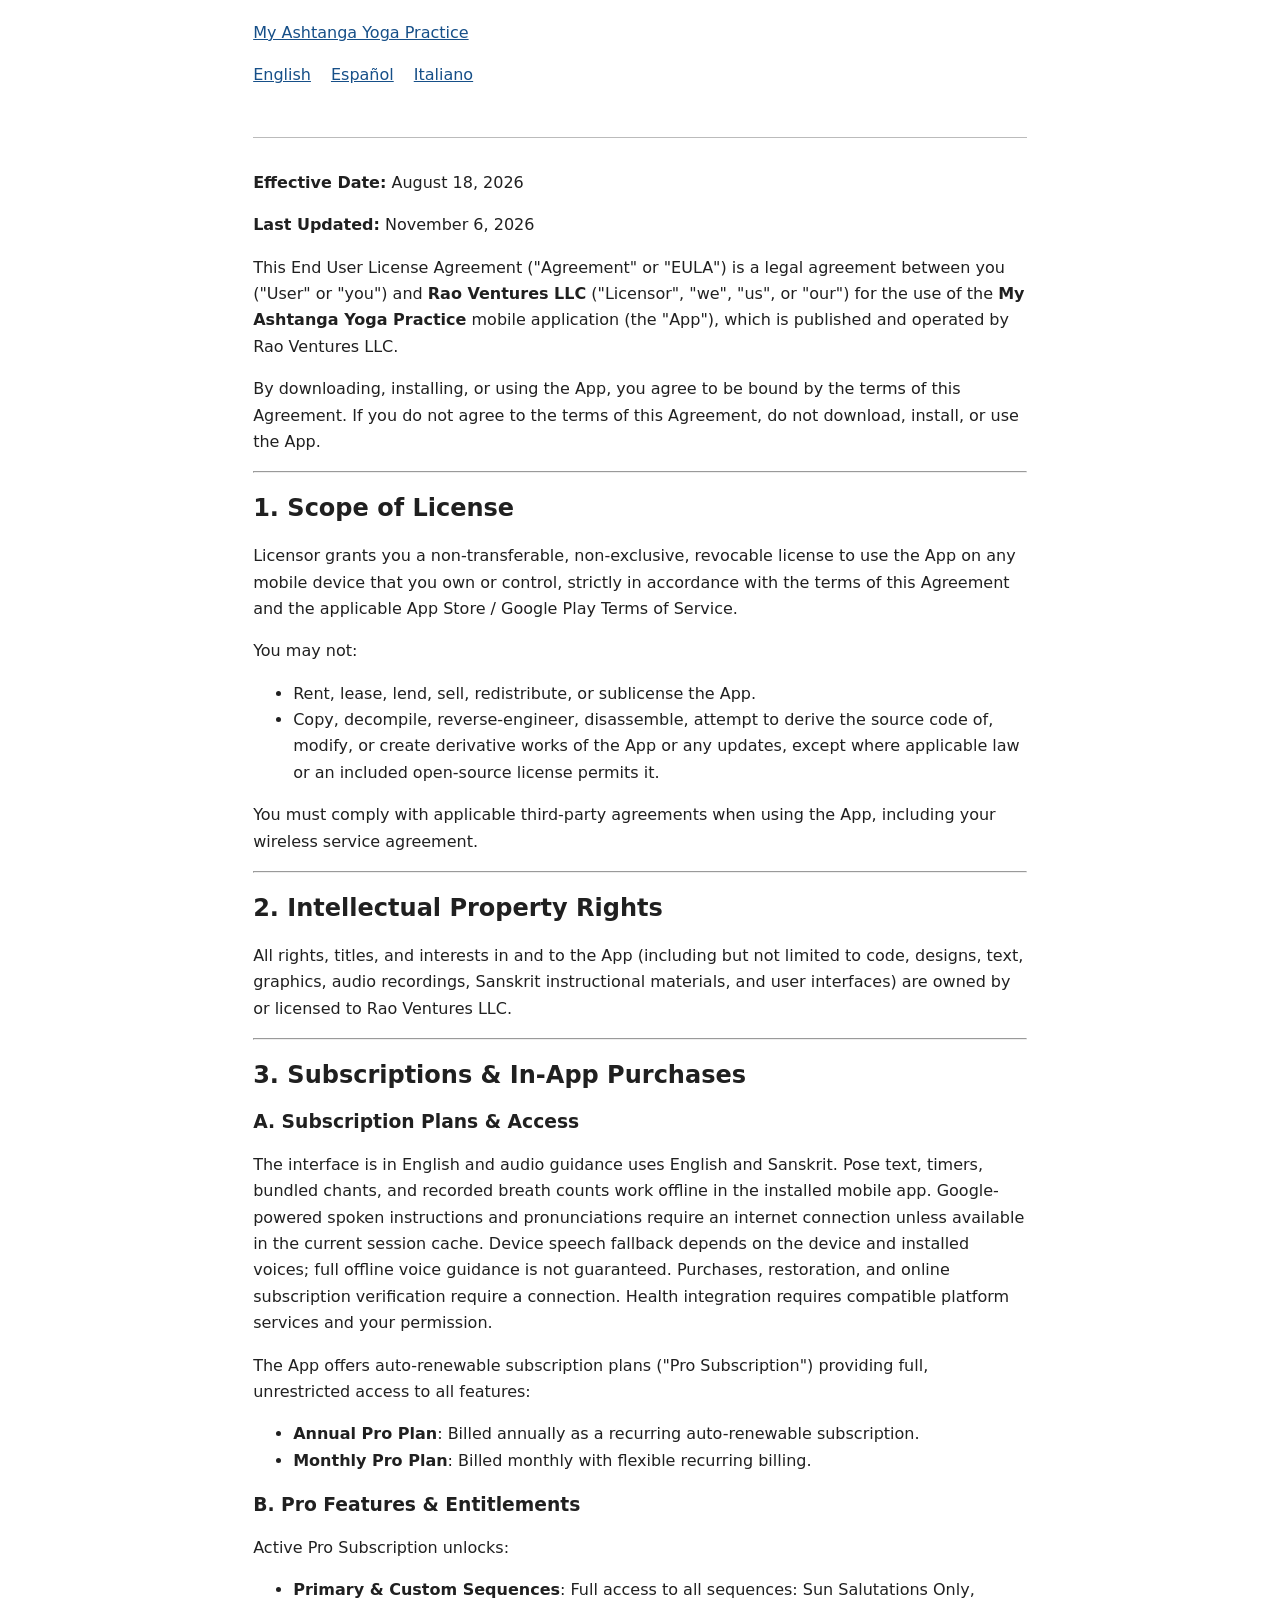
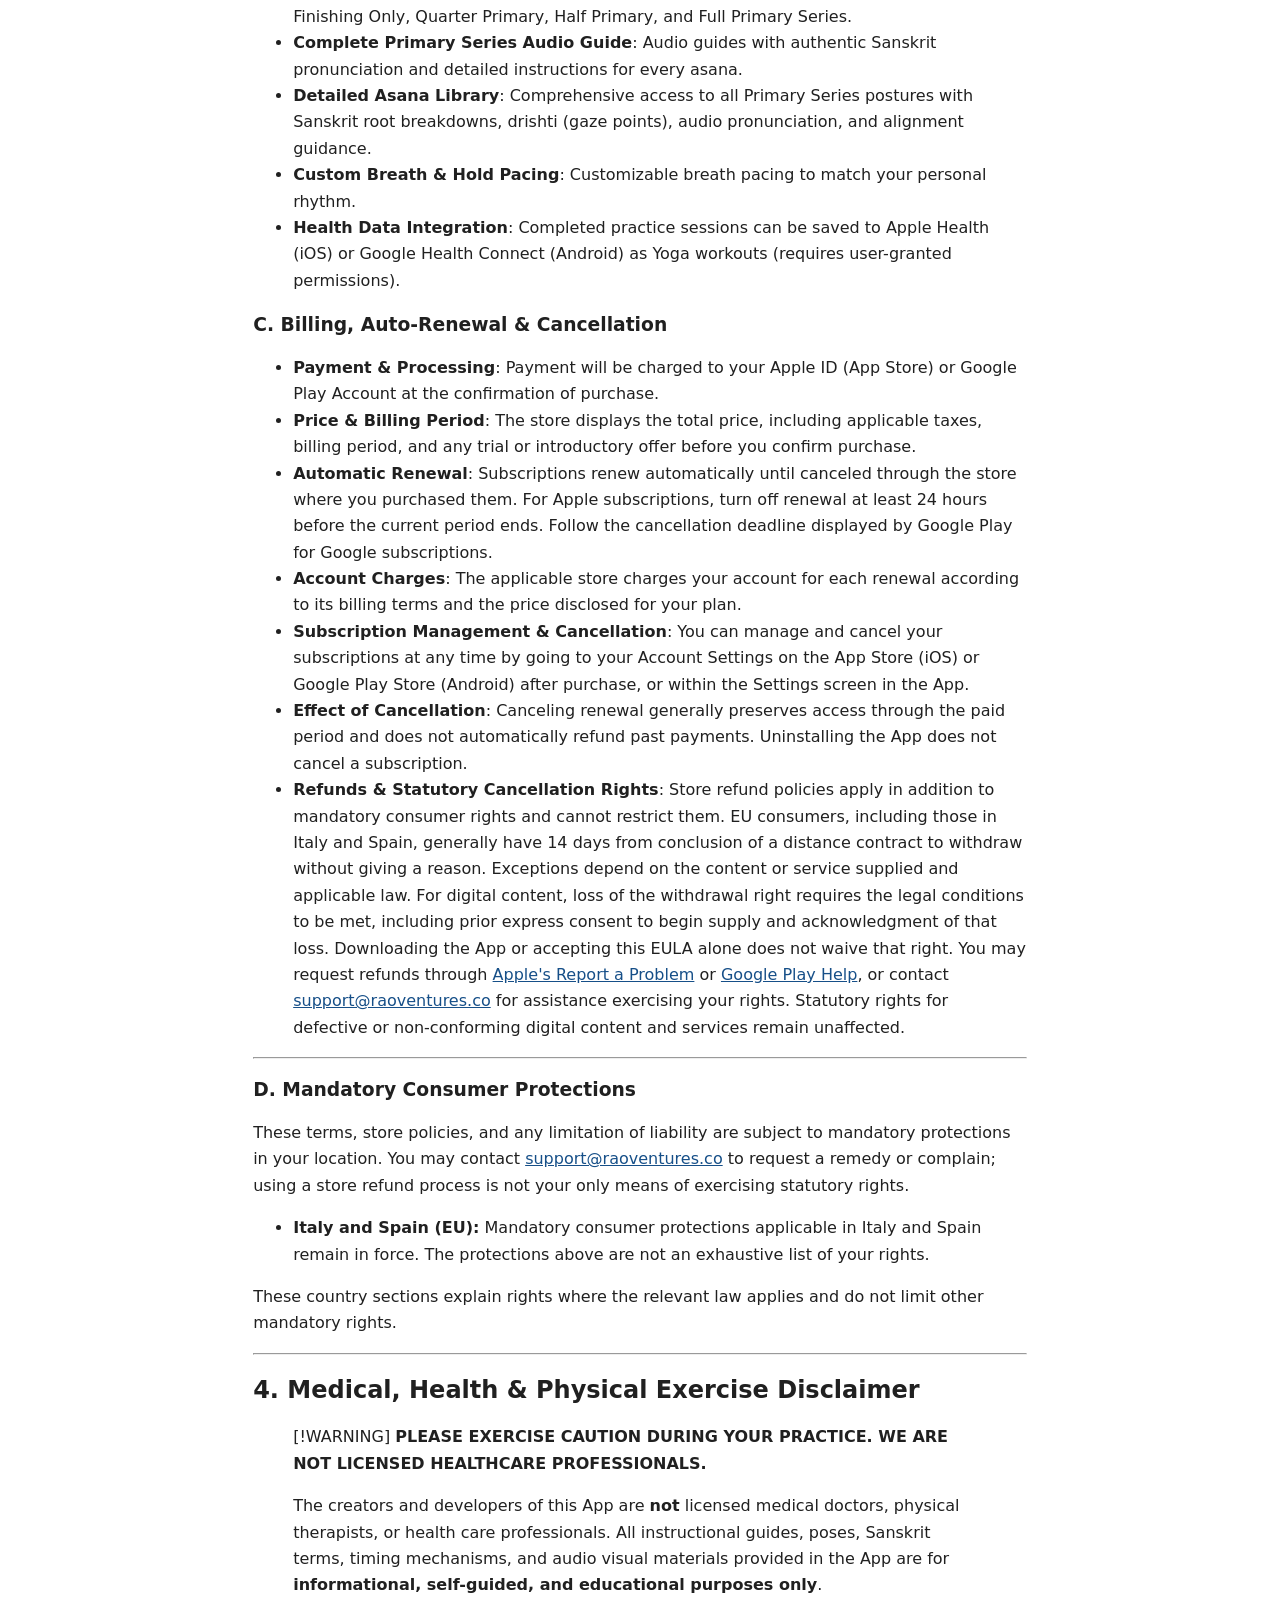
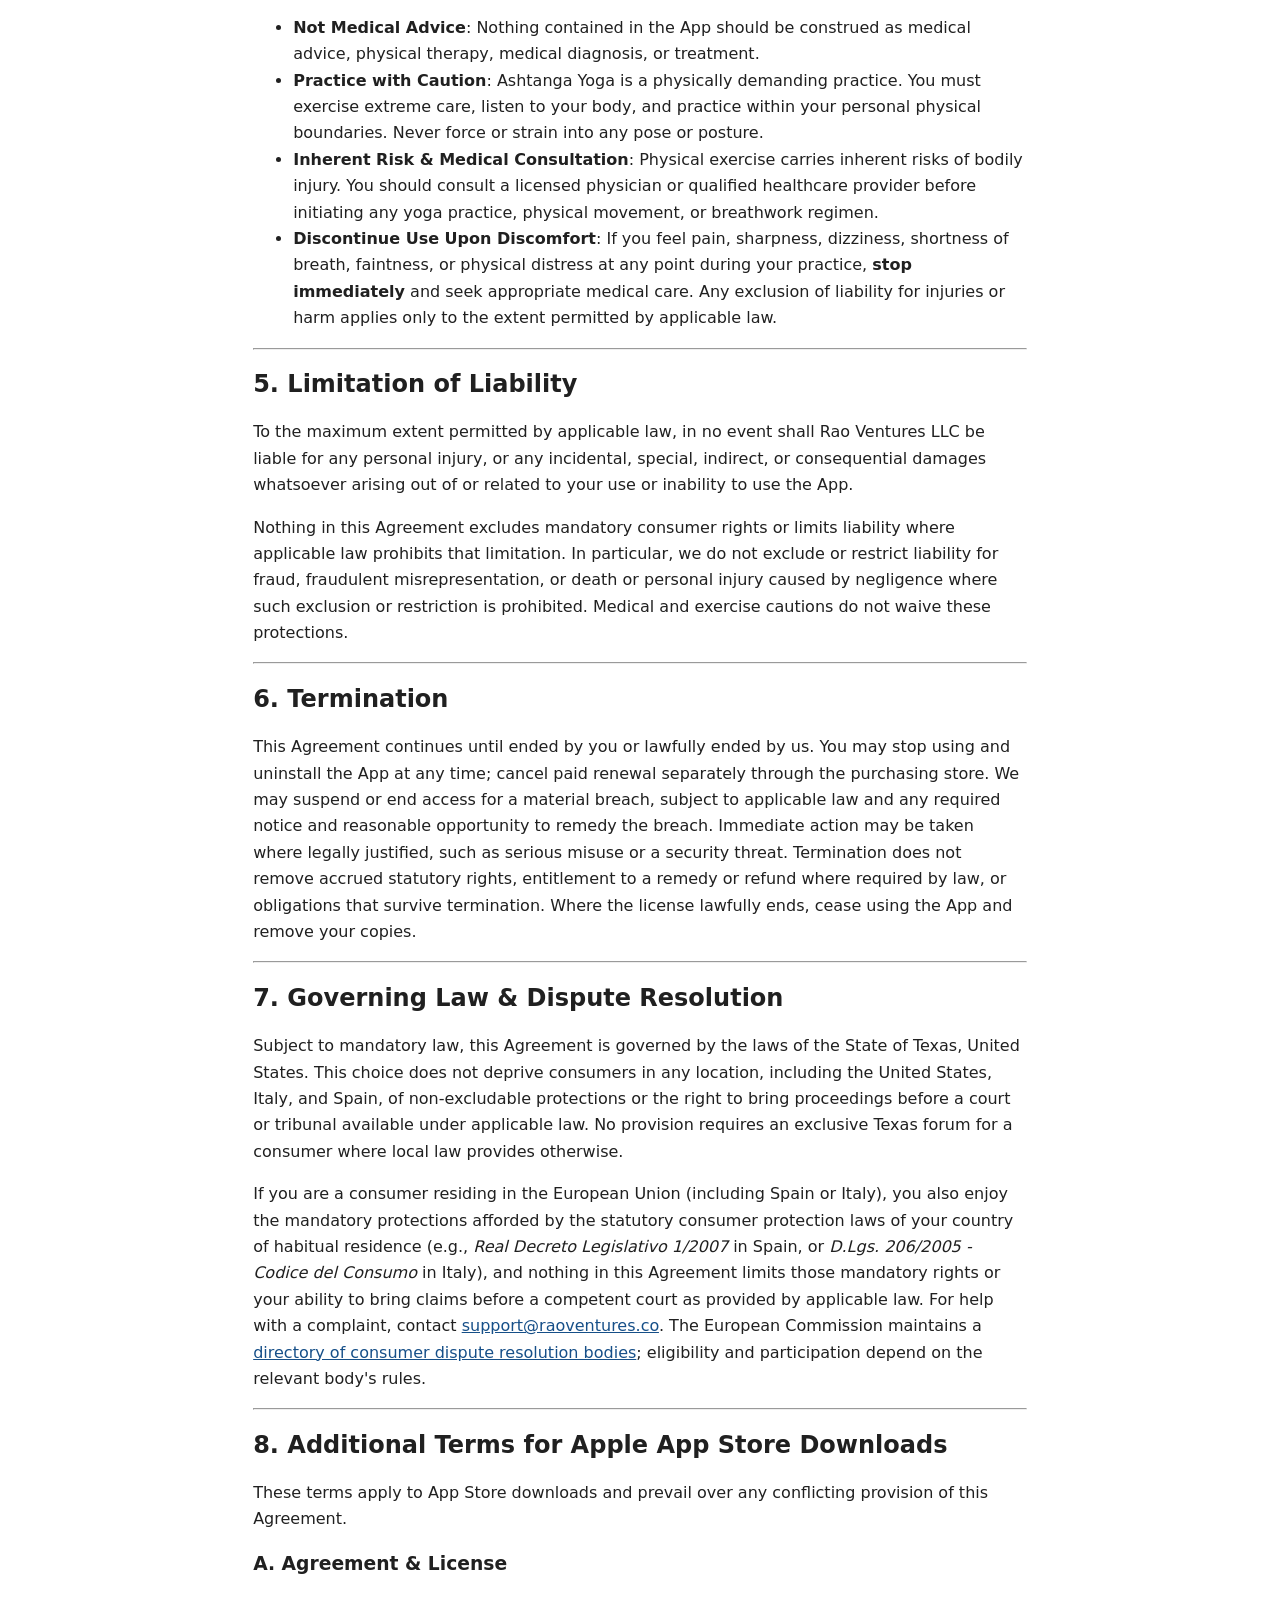
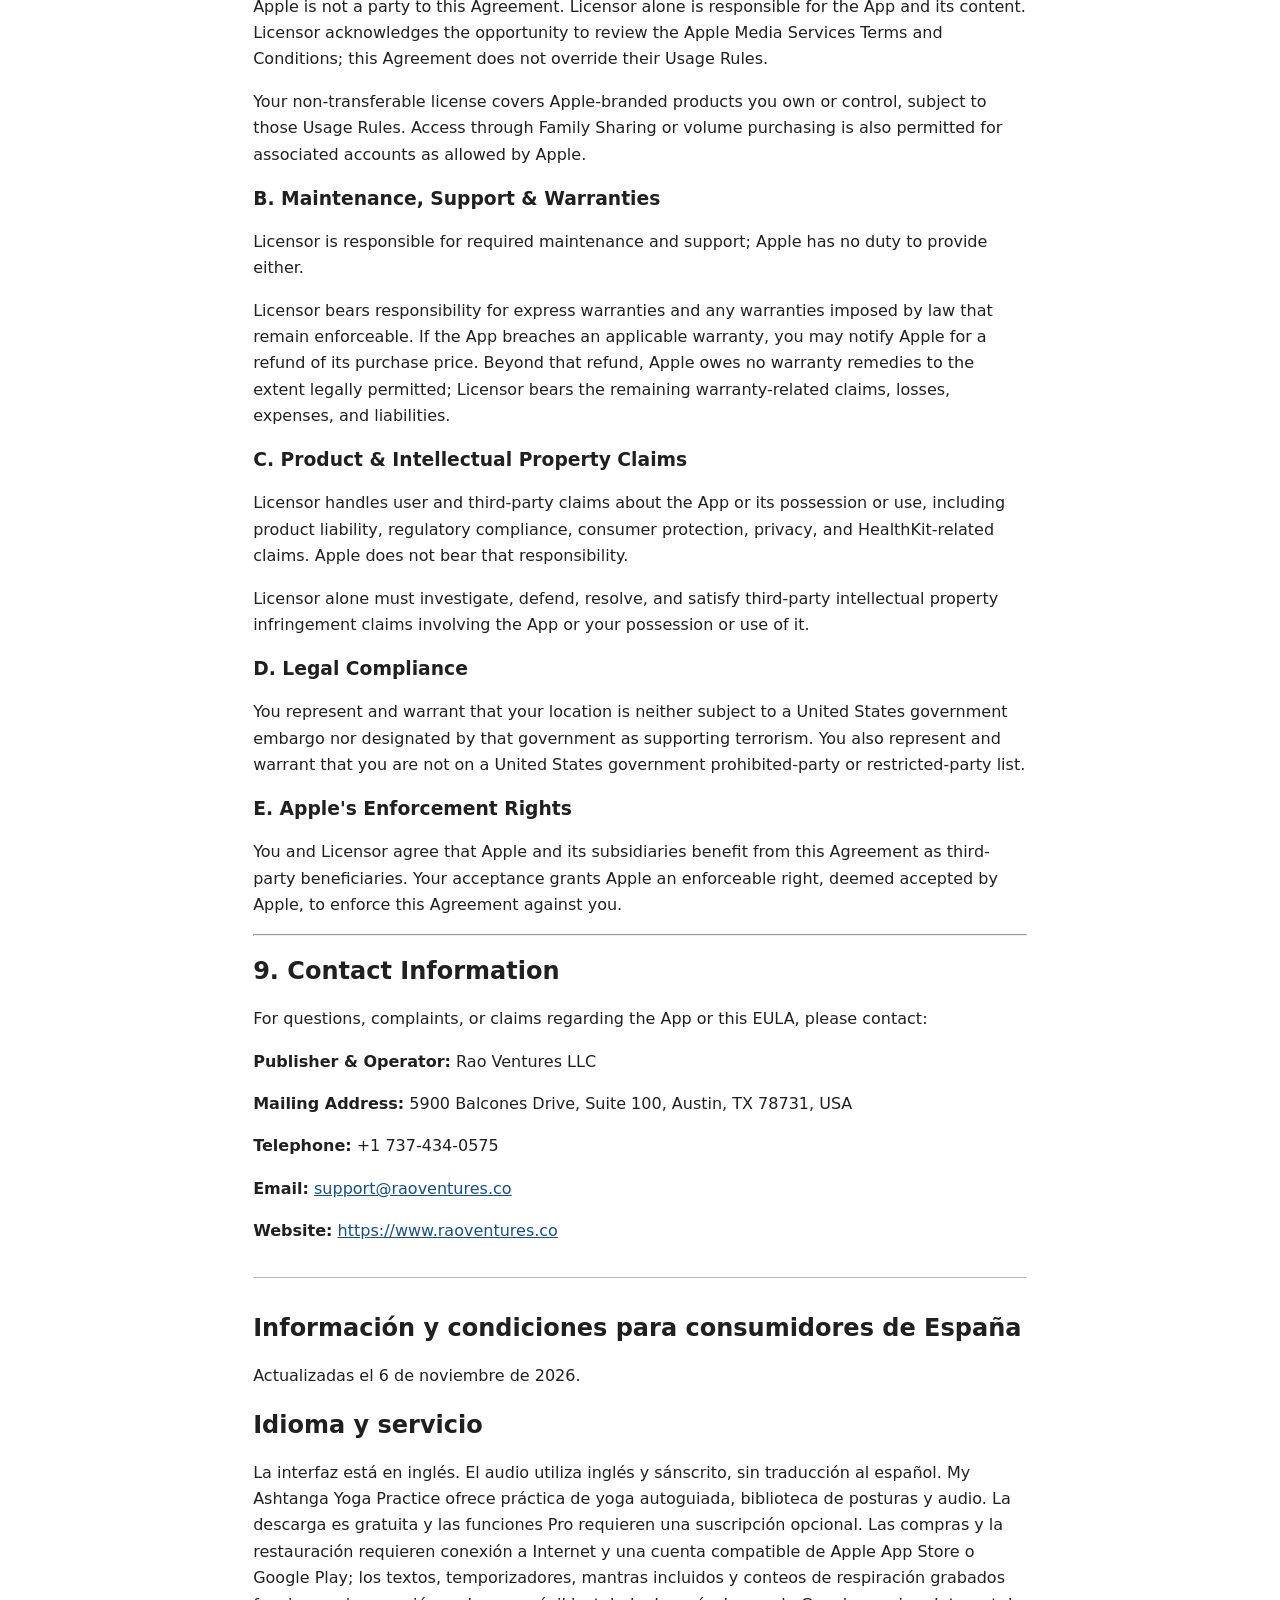
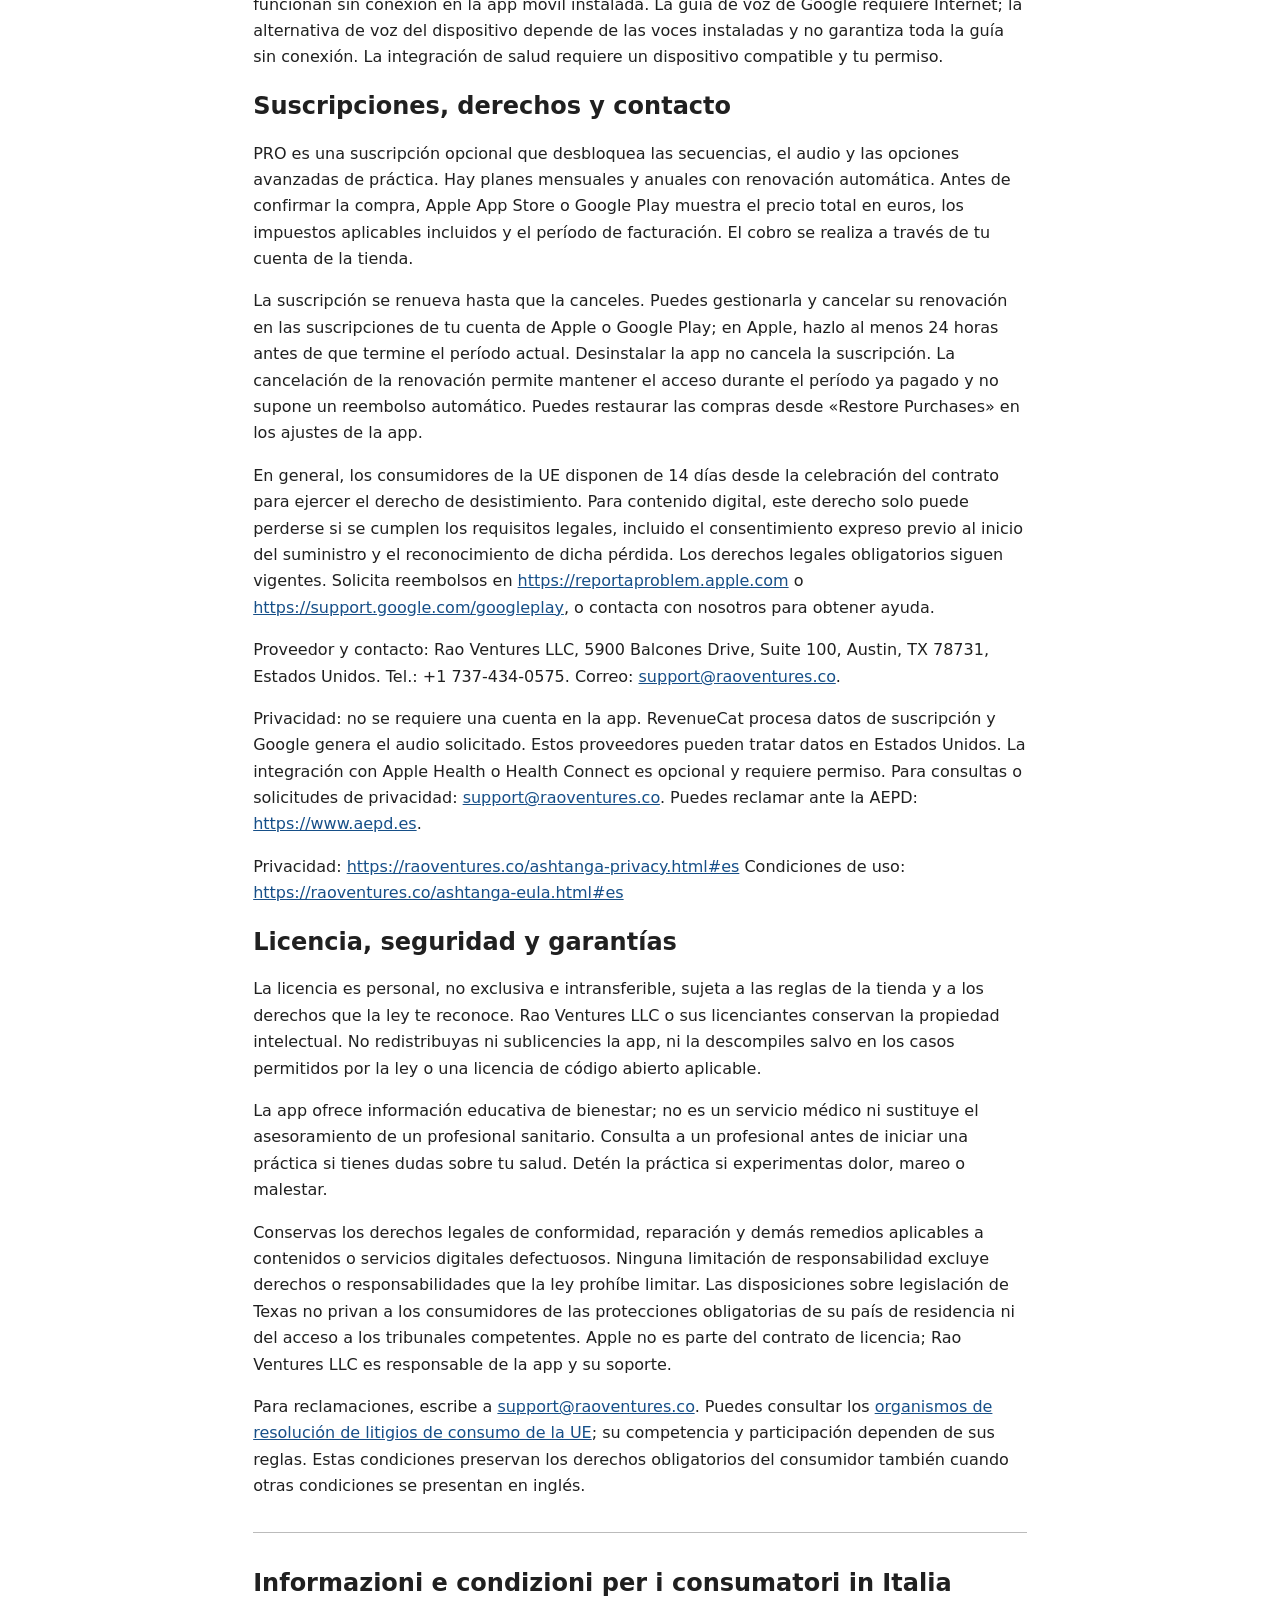
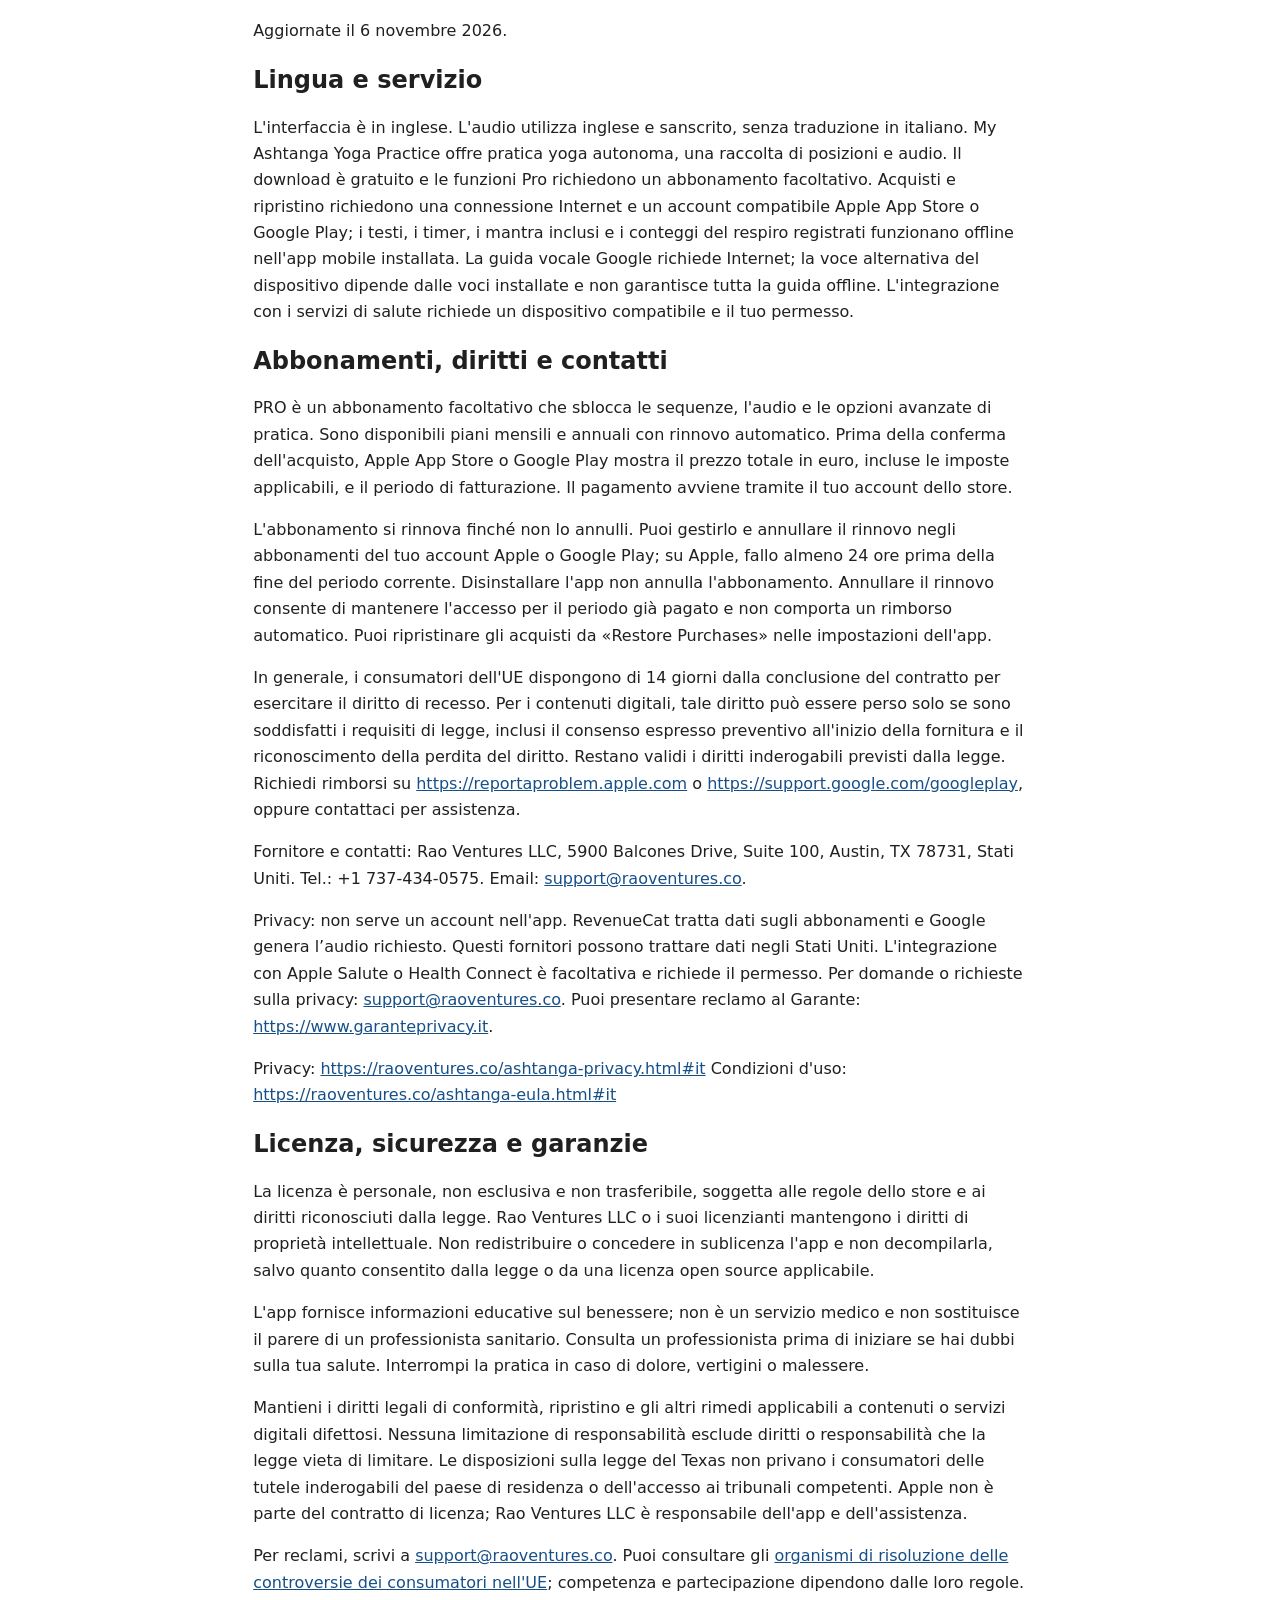
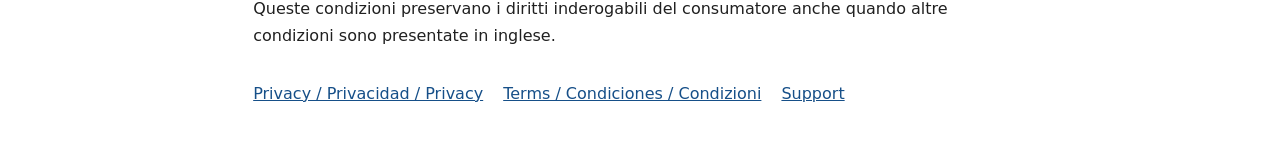
==== commit 43c4bee7: "Add Spanish and Italian EULA for My Ashtanga Yoga Practice app" ====
--- a/ashtanga-eula.html
+++ b/ashtanga-eula.html
@@ -1,287 +1,145 @@
-<!DOCTYPE html>
-<html lang="en">
-
-<head>
-  <meta charset="UTF-8" />
-  <meta name="viewport" content="width=device-width, initial-scale=1.0" />
-  <title>End User License Agreement (EULA) — My Ashtanga Yoga Practice</title>
-  <meta name="description"
-    content="End User License Agreement (EULA) for My Ashtanga Yoga Practice mobile application by Rao Ventures LLC." />
-  <meta name="author" content="Rao Ventures LLC" />
-  <meta property="og:title" content="EULA — My Ashtanga Yoga Practice" />
-  <meta property="og:description"
-    content="End User License Agreement for My Ashtanga Yoga Practice mobile application." />
-  <meta property="og:url" content="https://raoventures.co/ashtanga-eula.html" />
-  <meta property="og:type" content="website" />
-  <link rel="canonical" href="https://raoventures.co/ashtanga-eula.html" />
-
-  <link rel="preconnect" href="https://fonts.googleapis.com" />
-  <link rel="preconnect" href="https://fonts.gstatic.com" crossorigin />
-  <link rel="preload"
-    href="https://fonts.googleapis.com/css2?family=EB+Garamond:ital,wght@0,400;0,500;0,600;1,400;1,600&family=Inter:wght@300;400;500;600;700&display=swap"
-    as="style" onload="this.onload=null;this.rel='stylesheet'" />
-  <noscript>
-    <link
-      href="https://fonts.googleapis.com/css2?family=EB+Garamond:ital,wght@0,400;0,500;0,600;1,400;1,600&family=Inter:wght@300;400;500;600;700&display=swap"
-      rel="stylesheet" />
-  </noscript>
-  <link rel="preload" as="image" href="images/r_logo.webp" fetchpriority="high" type="image/webp" />
-
-  <link rel="stylesheet" href="styles.css" />
-  <link rel="icon" type="image/png" href="images/r_logo.png" />
-
-  <!-- Vexo Web Analytics -->
-  <script src="https://www.vexo.co/analytics.js" defer></script>
-</head>
-
-<body>
-
-  <!-- Navigation -->
-  <nav id="navbar" role="navigation" aria-label="Main navigation">
-    <div class="nav-inner container">
-      <a href="index.html" class="nav-brand" aria-label="Rao Ventures Home">
-        <picture>
-          <source srcset="images/r_logo.webp" type="image/webp" />
-          <img src="images/r_logo.png" alt="Rao Ventures logo" class="nav-logo-img" width="38" height="38" />
-        </picture>
-        <span class="nav-brand-name">Rao Ventures</span>
-      </a>
-      <ul class="nav-links" role="list">
-        <li><a href="index.html#about" class="nav-link">About</a></li>
-        <li><a href="products.html" class="nav-link">Products</a></li>
-        <li><a href="index.html#contact" class="nav-link">Contact</a></li>
-        <li><a href="index.html#contact" class="nav-cta" id="nav-contact-btn">Contact Us</a></li>
-      </ul>
-      <button class="nav-toggle" id="nav-toggle" aria-label="Toggle navigation menu" aria-expanded="false"
-        aria-controls="nav-links">
-        <span></span><span></span><span></span>
-      </button>
-    </div>
-    <div class="nav-mobile-menu" id="nav-mobile-menu" aria-hidden="true">
-      <a href="index.html#about" class="nav-mobile-link">About</a>
-      <a href="products.html" class="nav-mobile-link">Products</a>
-      <a href="index.html#contact" class="nav-mobile-link">Contact</a>
-    </div>
-  </nav>
-
-  <!-- Page Hero -->
-  <section class="page-hero" aria-labelledby="eula-title" style="padding-bottom: 24px;">
-    <div class="page-hero-bg" aria-hidden="true">
-      <div class="hero-orb hero-orb-1"></div>
-      <div class="hero-orb hero-orb-2"></div>
-    </div>
-    <div class="container page-hero-content">
-      <div class="breadcrumb reveal" aria-label="Breadcrumb">
-        <a href="index.html" class="breadcrumb-link">Home</a>
-        <span class="breadcrumb-sep" aria-hidden="true">›</span>
-        <a href="products.html" class="breadcrumb-link">Products</a>
-        <span class="breadcrumb-sep" aria-hidden="true">›</span>
-        <span class="breadcrumb-current" aria-current="page">EULA</span>
-      </div>
-      <h1 id="eula-title" class="page-hero-title reveal reveal-delay-1" style="margin-bottom: 8px;">
-        End User License <em>Agreement</em>
-      </h1>
-      <p class="page-hero-subtitle reveal reveal-delay-2" style="margin-bottom: 0;">
-        My Ashtanga Yoga Practice &mdash; Rao Ventures LLC
-      </p>
-    </div>
-  </section>
-
-  <!-- Content Section -->
-  <main class="legal-content" style="background: var(--cream); padding: 16px 0 80px;">
-    <div class="container" style="max-width: 1040px;">
-      <div class="legal-card"
-        style="background: var(--surface); padding: 56px 64px; border-radius: var(--radius-xl); border: 1px solid var(--border); box-shadow: var(--shadow-md);">
-
-        <p style="font-size: 0.88rem; color: var(--text-tert); margin-bottom: 24px;"><strong>Effective Date:</strong> August 18, 2026</p>
-
-        <p style="font-size: 0.88rem; color: var(--text-tert); margin-bottom: 24px;"><strong>Last Updated:</strong> October 29, 2026</p>
-
-        <p style="margin-bottom: 20px; color: var(--text-sec); line-height: 1.8;">This End User License Agreement ("Agreement" or "EULA") is a legal agreement between you ("User" or "you") and <strong>Rao Ventures LLC</strong> ("Licensor", "we", "us", or "our") for the use of the <strong>My Ashtanga Yoga Practice</strong> mobile application (the "App"), which is published and operated by Rao Ventures LLC.</p>
-
-        <p style="margin-bottom: 20px; color: var(--text-sec); line-height: 1.8;">By downloading, installing, or using the App, you agree to be bound by the terms of this Agreement. If you do not agree to the terms of this Agreement, do not download, install, or use the App.</p>
-
-        <hr style="border: none; border-top: 1px solid var(--border); margin: 32px 0;" />
-
-        <h2 style="font-family: var(--font-sans); font-size: 1.6rem; color: var(--text); margin-bottom: 12px;">1. Scope of License</h2>
-
-        <p style="margin-bottom: 20px; color: var(--text-sec); line-height: 1.8;">Licensor grants you a non-transferable, non-exclusive, revocable license to use the App on any mobile device that you own or control, strictly in accordance with the terms of this Agreement and the applicable App Store / Google Play Terms of Service.</p>
-
-        <p style="margin-bottom: 20px; color: var(--text-sec); line-height: 1.8;">You may not:</p>
-
-        <ul style="list-style: disc; padding-left: 24px; margin-bottom: 28px; color: var(--text-sec); line-height: 1.8;">
-          <li>Rent, lease, lend, sell, redistribute, or sublicense the App.</li>
-          <li>Copy, decompile, reverse-engineer, disassemble, attempt to derive the source code of, modify, or create derivative works of the App or any updates, except where applicable law or an included open-source license permits it.</li>
-        </ul>
-
-        <p style="margin-bottom: 20px; color: var(--text-sec); line-height: 1.8;">You must comply with applicable third-party agreements when using the App, including your wireless service agreement.</p>
-
-        <hr style="border: none; border-top: 1px solid var(--border); margin: 32px 0;" />
-
-        <h2 style="font-family: var(--font-sans); font-size: 1.6rem; color: var(--text); margin-bottom: 12px;">2. Intellectual Property Rights</h2>
-
-        <p style="margin-bottom: 20px; color: var(--text-sec); line-height: 1.8;">All rights, titles, and interests in and to the App (including but not limited to code, designs, text, graphics, audio recordings, Sanskrit instructional materials, and user interfaces) are owned by or licensed to Rao Ventures LLC.</p>
-
-        <hr style="border: none; border-top: 1px solid var(--border); margin: 32px 0;" />
-
-        <h2 style="font-family: var(--font-sans); font-size: 1.6rem; color: var(--text); margin-bottom: 12px;">3. Subscriptions &amp; In-App Purchases</h2>
-
-        <h3 style="font-family: var(--font-sans); font-size: 1.2rem; color: var(--text); margin: 20px 0 8px;">A. Subscription Plans &amp; Access</h3>
-
-        <p style="margin-bottom: 20px; color: var(--text-sec); line-height: 1.8;">The App offers auto-renewable subscription plans ("Pro Subscription") providing full, unrestricted access to all features:</p>
-
-        <ul style="list-style: disc; padding-left: 24px; margin-bottom: 28px; color: var(--text-sec); line-height: 1.8;">
-          <li><strong>Annual Pro Plan</strong>: Billed annually as a recurring auto-renewable subscription.</li>
-          <li><strong>Monthly Pro Plan</strong>: Billed monthly with flexible recurring billing.</li>
-        </ul>
-
-        <h3 style="font-family: var(--font-sans); font-size: 1.2rem; color: var(--text); margin: 20px 0 8px;">B. Pro Features &amp; Entitlements</h3>
-
-        <p style="margin-bottom: 20px; color: var(--text-sec); line-height: 1.8;">Active Pro Subscription unlocks:</p>
-
-        <ul style="list-style: disc; padding-left: 24px; margin-bottom: 28px; color: var(--text-sec); line-height: 1.8;">
-          <li><strong>Primary &amp; Custom Sequences</strong>: Full access to all sequences: Sun Salutations Only, Finishing Only, Quarter Primary, Half Primary, and Full Primary Series.</li>
-          <li><strong>Complete Primary Series Audio Guide</strong>: Audio guides with authentic Sanskrit pronunciation and detailed instructions for every asana.</li>
-          <li><strong>Detailed Asana Library</strong>: Comprehensive access to all Primary Series postures with Sanskrit root breakdowns, drishti (gaze points), audio pronunciation, and alignment guidance.</li>
-          <li><strong>Custom Breath &amp; Hold Pacing</strong>: Customizable breath pacing to match your personal rhythm.</li>
-          <li><strong>Health Data Integration</strong>: Completed practice sessions can be saved to Apple Health (iOS) or Google Health Connect (Android) as Yoga workouts (requires user-granted permissions).</li>
-        </ul>
-
-        <h3 style="font-family: var(--font-sans); font-size: 1.2rem; color: var(--text); margin: 20px 0 8px;">C. Billing, Auto-Renewal &amp; Cancellation</h3>
-
-        <ul style="list-style: disc; padding-left: 24px; margin-bottom: 28px; color: var(--text-sec); line-height: 1.8;">
-          <li><strong>Payment &amp; Processing</strong>: Payment will be charged to your Apple ID (App Store) or Google Play Account at the confirmation of purchase.</li>
-          <li><strong>Automatic Renewal</strong>: Subscriptions automatically renew unless auto-renew is turned off at least 24 hours before the end of the current subscription period.</li>
-          <li><strong>Account Charges</strong>: Your account will be charged for renewal within 24 hours prior to the end of the current period at the rate of the selected plan.</li>
-          <li><strong>Subscription Management &amp; Cancellation</strong>: You can manage and cancel your subscriptions at any time by going to your Account Settings on the App Store (iOS) or Google Play Store (Android) after purchase, or within the Settings screen in the App.</li>
-          <li><strong>Refunds</strong>: All refund requests are subject to the terms and refund policies of Apple (App Store) or Google (Google Play).</li>
-        </ul>
-
-        <hr style="border: none; border-top: 1px solid var(--border); margin: 32px 0;" />
-
-        <h2 style="font-family: var(--font-sans); font-size: 1.6rem; color: var(--text); margin-bottom: 12px;">4. Medical, Health &amp; Physical Exercise Disclaimer</h2>
-
-        <div style="background: var(--amber-pale); border-left: 4px solid var(--amber); padding: 18px 20px; border-radius: var(--radius-sm); margin-bottom: 20px;">
-          <p style="margin-bottom: 20px; color: var(--text-sec); line-height: 1.8;"><strong>PLEASE EXERCISE CAUTION DURING YOUR PRACTICE. WE ARE NOT LICENSED HEALTHCARE PROFESSIONALS.</strong></p>
-          <p style="margin-bottom: 20px; color: var(--text-sec); line-height: 1.8;">The creators and developers of this App are <strong>not</strong> licensed medical doctors, physical therapists, or health care professionals. All instructional guides, poses, Sanskrit terms, timing mechanisms, and audio visual materials provided in the App are for <strong>informational, self-guided, and educational purposes only</strong>.</p>
-        </div>
-
-        <ul style="list-style: disc; padding-left: 24px; margin-bottom: 28px; color: var(--text-sec); line-height: 1.8;">
-          <li><strong>Not Medical Advice</strong>: Nothing contained in the App should be construed as medical advice, physical therapy, medical diagnosis, or treatment.</li>
-          <li><strong>Practice with Caution</strong>: Ashtanga Yoga is a physically demanding practice. You must exercise extreme care, listen to your body, and practice within your personal physical boundaries. Never force or strain into any pose or posture.</li>
-          <li><strong>Inherent Risk &amp; Medical Consultation</strong>: Physical exercise carries inherent risks of bodily injury. You should consult a licensed physician or qualified healthcare provider before initiating any yoga practice, physical movement, or breathwork regimen.</li>
-          <li><strong>Discontinue Use Upon Discomfort</strong>: If you feel pain, sharpness, dizziness, shortness of breath, faintness, or physical distress at any point during your practice, <strong>stop immediately</strong> and seek appropriate medical care. Any exclusion of liability for injuries or harm applies only to the extent permitted by applicable law.</li>
-        </ul>
-
-        <hr style="border: none; border-top: 1px solid var(--border); margin: 32px 0;" />
-
-        <h2 style="font-family: var(--font-sans); font-size: 1.6rem; color: var(--text); margin-bottom: 12px;">5. Limitation of Liability</h2>
-
-        <p style="margin-bottom: 20px; color: var(--text-sec); line-height: 1.8;">To the maximum extent permitted by applicable law, in no event shall Rao Ventures LLC be liable for any personal injury, or any incidental, special, indirect, or consequential damages whatsoever arising out of or related to your use or inability to use the App.</p>
-
-        <p style="margin-bottom: 20px; color: var(--text-sec); line-height: 1.8;">Nothing in this Agreement excludes mandatory consumer rights or limits liability where applicable law prohibits that limitation.</p>
-
-        <hr style="border: none; border-top: 1px solid var(--border); margin: 32px 0;" />
-
-        <h2 style="font-family: var(--font-sans); font-size: 1.6rem; color: var(--text); margin-bottom: 12px;">6. Termination</h2>
-
-        <p style="margin-bottom: 20px; color: var(--text-sec); line-height: 1.8;">This Agreement is effective until terminated by you or Licensor. Your rights under this license will terminate automatically without notice if you fail to comply with any term of this Agreement. Upon termination, you must cease all use of the App and delete all copies.</p>
-
-        <hr style="border: none; border-top: 1px solid var(--border); margin: 32px 0;" />
-
-        <h2 style="font-family: var(--font-sans); font-size: 1.6rem; color: var(--text); margin-bottom: 12px;">7. Governing Law</h2>
-
-        <p style="margin-bottom: 20px; color: var(--text-sec); line-height: 1.8;">This Agreement shall be governed by and construed in accordance with the laws of the jurisdiction in which Licensor operates, without regard to its conflict of law principles.</p>
-
-        <hr style="border: none; border-top: 1px solid var(--border); margin: 32px 0;" />
-
-        <h2 style="font-family: var(--font-sans); font-size: 1.6rem; color: var(--text); margin-bottom: 12px;">8. Additional Terms for Apple App Store Downloads</h2>
-
-        <p style="margin-bottom: 20px; color: var(--text-sec); line-height: 1.8;">These terms apply to App Store downloads and prevail over any conflicting provision of this Agreement.</p>
-
-        <h3 style="font-family: var(--font-sans); font-size: 1.2rem; color: var(--text); margin: 20px 0 8px;">A. Agreement &amp; License</h3>
-
-        <p style="margin-bottom: 20px; color: var(--text-sec); line-height: 1.8;">Apple is not a party to this Agreement. Licensor alone is responsible for the App and its content. Licensor acknowledges the opportunity to review the Apple Media Services Terms and Conditions; this Agreement does not override their Usage Rules.</p>
-
-        <p style="margin-bottom: 20px; color: var(--text-sec); line-height: 1.8;">Your non-transferable license covers Apple-branded products you own or control, subject to those Usage Rules. Access through Family Sharing or volume purchasing is also permitted for associated accounts as allowed by Apple.</p>
-
-        <h3 style="font-family: var(--font-sans); font-size: 1.2rem; color: var(--text); margin: 20px 0 8px;">B. Maintenance, Support &amp; Warranties</h3>
-
-        <p style="margin-bottom: 20px; color: var(--text-sec); line-height: 1.8;">Licensor is responsible for required maintenance and support; Apple has no duty to provide either.</p>
-
-        <p style="margin-bottom: 20px; color: var(--text-sec); line-height: 1.8;">Licensor bears responsibility for express warranties and any warranties imposed by law that remain enforceable. If the App breaches an applicable warranty, you may notify Apple for a refund of its purchase price. Beyond that refund, Apple owes no warranty remedies to the extent legally permitted; Licensor bears the remaining warranty-related claims, losses, expenses, and liabilities.</p>
-
-        <h3 style="font-family: var(--font-sans); font-size: 1.2rem; color: var(--text); margin: 20px 0 8px;">C. Product &amp; Intellectual Property Claims</h3>
-
-        <p style="margin-bottom: 20px; color: var(--text-sec); line-height: 1.8;">Licensor handles user and third-party claims about the App or its possession or use, including product liability, regulatory compliance, consumer protection, privacy, and HealthKit-related claims. Apple does not bear that responsibility.</p>
-
-        <p style="margin-bottom: 20px; color: var(--text-sec); line-height: 1.8;">Licensor alone must investigate, defend, resolve, and satisfy third-party intellectual property infringement claims involving the App or your possession or use of it.</p>
-
-        <h3 style="font-family: var(--font-sans); font-size: 1.2rem; color: var(--text); margin: 20px 0 8px;">D. Legal Compliance</h3>
-
-        <p style="margin-bottom: 20px; color: var(--text-sec); line-height: 1.8;">You represent and warrant that your location is neither subject to a United States government embargo nor designated by that government as supporting terrorism. You also represent and warrant that you are not on a United States government prohibited-party or restricted-party list.</p>
-
-        <h3 style="font-family: var(--font-sans); font-size: 1.2rem; color: var(--text); margin: 20px 0 8px;">E. Apple's Enforcement Rights</h3>
-
-        <p style="margin-bottom: 20px; color: var(--text-sec); line-height: 1.8;">You and Licensor agree that Apple and its subsidiaries benefit from this Agreement as third-party beneficiaries. Your acceptance grants Apple an enforceable right, deemed accepted by Apple, to enforce this Agreement against you.</p>
-
-        <hr style="border: none; border-top: 1px solid var(--border); margin: 32px 0;" />
-
-        <h2 style="font-family: var(--font-sans); font-size: 1.6rem; color: var(--text); margin-bottom: 12px;">9. Contact Information</h2>
-
-        <p style="margin-bottom: 20px; color: var(--text-sec); line-height: 1.8;">For questions, complaints, or claims regarding the App or this EULA, please contact:</p>
-
-        <p style="margin-bottom: 20px; color: var(--text-sec); line-height: 1.8;"><strong>Publisher &amp; Operator:</strong> Rao Ventures LLC</p>
-
-        <p style="margin-bottom: 20px; color: var(--text-sec); line-height: 1.8;"><strong>Mailing Address:</strong> 5900 Balcones Drive, Suite 100, Austin, TX 78731, USA</p>
-
-        <p style="margin-bottom: 20px; color: var(--text-sec); line-height: 1.8;"><strong>Telephone:</strong> +1 737-434-0575</p>
-
-        <p style="margin-bottom: 20px; color: var(--text-sec); line-height: 1.8;"><strong>Email:</strong> <a href="mailto:support@raoventures.co" style="color: var(--gold); text-decoration: underline;">support@raoventures.co</a></p>
-
-        <p style="margin-bottom: 20px; color: var(--text-sec); line-height: 1.8;"><strong>Website:</strong> <a href="https://www.raoventures.co" style="color: var(--gold); text-decoration: underline;">https://www.raoventures.co</a></p>
-      </div>
-    </div>
-  </main>
-
-  <!-- Footer -->
-  <footer class="footer" role="contentinfo">
-    <div class="container footer-inner">
-      <div class="footer-brand">
-        <a href="index.html" class="nav-brand" aria-label="Rao Ventures Home">
-          <picture>
-            <source srcset="images/r_logo.webp" type="image/webp" />
-            <img src="images/r_logo.png" alt="Rao Ventures logo" class="nav-logo-img" width="38" height="38" />
-          </picture>
-          <span class="nav-brand-name">Rao Ventures</span>
-        </a>
-        <p class="footer-tagline">Empowering holistic wellness and personal growth.</p>
-      </div>
-      <nav class="footer-links" aria-label="Footer navigation">
-        <div class="footer-col">
-          <h3 class="footer-col-title">Products</h3>
-          <a href="https://svastha.co/" class="footer-link" target="_blank" rel="noopener noreferrer">Svastha</a>
-          <a href="https://flowintostillness.com/" class="footer-link" target="_blank" rel="noopener noreferrer">Flow
-            Into Stillness</a>
-          <a href="products.html#ashtanga" class="footer-link">My Ashtanga Yoga Practice</a>
-          <a href="products.html" class="footer-link">All Products</a>
-        </div>
-        <div class="footer-col">
-          <h3 class="footer-col-title">Company</h3>
-          <a href="index.html#about" class="footer-link">About</a>
-          <a href="index.html#contact" class="footer-link">Contact</a>
-        </div>
-      </nav>
-    </div>
-    <div class="footer-bottom">
-      <div class="container footer-bottom-inner">
-        <p class="footer-copy">© 2026 Rao Ventures LLC. All rights reserved.</p>
-        <p class="footer-made">Built with ❤️ for wellness</p>
-      </div>
-    </div>
-  </footer>
-
-  <script src="main.js"></script>
-</body>
-
-</html>
+<!doctype html>
+<html lang="en"><head><meta charset="utf-8"><meta name="viewport" content="width=device-width, initial-scale=1">
+<title>Terms of Use — My Ashtanga Yoga Practice</title>
+<link rel="canonical" href="https://raoventures.co/ashtanga-eula.html">
+<style>body{font:1rem/1.65 system-ui,sans-serif;color:#202020;background:#fff;margin:0}main{max-width:76ch;margin:auto;padding:1.25rem}nav{display:flex;gap:1.25rem;flex-wrap:wrap;padding:1rem 0}a{color:#164f88;overflow-wrap:anywhere}h1,h2,h3{line-height:1.25}section{padding-top:1rem;margin-top:2rem;border-top:1px solid #bbb;scroll-margin-top:1rem}p,li{overflow-wrap:anywhere}:focus-visible{outline:3px solid #164f88;outline-offset:4px}@media(prefers-color-scheme:dark){body{background:#151515;color:#eee}a{color:#91c7ff}}</style>
+</head><body><main><a href="https://ashtangapractice.com">My Ashtanga Yoga Practice</a>
+<nav aria-label="Legal document languages"><a href="#en" lang="en">English</a><a href="#es" lang="es">Español</a><a href="#it" lang="it">Italiano</a></nav>
+<section id="en" lang="en"><p><strong>Effective Date:</strong> August 18, 2026</p>
+<p><strong>Last Updated:</strong> November 6, 2026</p>
+<p>This End User License Agreement (&quot;Agreement&quot; or &quot;EULA&quot;) is a legal agreement between you (&quot;User&quot; or &quot;you&quot;) and <strong>Rao Ventures LLC</strong> (&quot;Licensor&quot;, &quot;we&quot;, &quot;us&quot;, or &quot;our&quot;) for the use of the <strong>My Ashtanga Yoga Practice</strong> mobile application (the &quot;App&quot;), which is published and operated by Rao Ventures LLC.</p>
+<p>By downloading, installing, or using the App, you agree to be bound by the terms of this Agreement. If you do not agree to the terms of this Agreement, do not download, install, or use the App.</p>
+<hr>
+<h2>1. Scope of License</h2>
+<p>Licensor grants you a non-transferable, non-exclusive, revocable license to use the App on any mobile device that you own or control, strictly in accordance with the terms of this Agreement and the applicable App Store / Google Play Terms of Service.</p>
+<p>You may not:</p>
+<ul>
+<li>Rent, lease, lend, sell, redistribute, or sublicense the App.</li>
+<li>Copy, decompile, reverse-engineer, disassemble, attempt to derive the source code of, modify, or create derivative works of the App or any updates, except where applicable law or an included open-source license permits it.</li>
+</ul>
+<p>You must comply with applicable third-party agreements when using the App, including your wireless service agreement.</p>
+<hr>
+<h2>2. Intellectual Property Rights</h2>
+<p>All rights, titles, and interests in and to the App (including but not limited to code, designs, text, graphics, audio recordings, Sanskrit instructional materials, and user interfaces) are owned by or licensed to Rao Ventures LLC.</p>
+<hr>
+<h2>3. Subscriptions &amp; In-App Purchases</h2>
+<h3>A. Subscription Plans &amp; Access</h3>
+<p>The interface is in English and audio guidance uses English and Sanskrit. Pose text, timers, bundled chants, and recorded breath counts work offline in the installed mobile app. Google-powered spoken instructions and pronunciations require an internet connection unless available in the current session cache. Device speech fallback depends on the device and installed voices; full offline voice guidance is not guaranteed. Purchases, restoration, and online subscription verification require a connection. Health integration requires compatible platform services and your permission.</p>
+<p>The App offers auto-renewable subscription plans (&quot;Pro Subscription&quot;) providing full, unrestricted access to all features:</p>
+<ul>
+<li><strong>Annual Pro Plan</strong>: Billed annually as a recurring auto-renewable subscription.</li>
+<li><strong>Monthly Pro Plan</strong>: Billed monthly with flexible recurring billing.</li>
+</ul>
+<h3>B. Pro Features &amp; Entitlements</h3>
+<p>Active Pro Subscription unlocks:</p>
+<ul>
+<li><strong>Primary &amp; Custom Sequences</strong>: Full access to all sequences: Sun Salutations Only, Finishing Only, Quarter Primary, Half Primary, and Full Primary Series.</li>
+<li><strong>Complete Primary Series Audio Guide</strong>: Audio guides with authentic Sanskrit pronunciation and detailed instructions for every asana.</li>
+<li><strong>Detailed Asana Library</strong>: Comprehensive access to all Primary Series postures with Sanskrit root breakdowns, drishti (gaze points), audio pronunciation, and alignment guidance.</li>
+<li><strong>Custom Breath &amp; Hold Pacing</strong>: Customizable breath pacing to match your personal rhythm.</li>
+<li><strong>Health Data Integration</strong>: Completed practice sessions can be saved to Apple Health (iOS) or Google Health Connect (Android) as Yoga workouts (requires user-granted permissions).</li>
+</ul>
+<h3>C. Billing, Auto-Renewal &amp; Cancellation</h3>
+<ul>
+<li><strong>Payment &amp; Processing</strong>: Payment will be charged to your Apple ID (App Store) or Google Play Account at the confirmation of purchase.</li>
+<li><strong>Price &amp; Billing Period</strong>: The store displays the total price, including applicable taxes, billing period, and any trial or introductory offer before you confirm purchase.</li>
+<li><strong>Automatic Renewal</strong>: Subscriptions renew automatically until canceled through the store where you purchased them. For Apple subscriptions, turn off renewal at least 24 hours before the current period ends. Follow the cancellation deadline displayed by Google Play for Google subscriptions.</li>
+<li><strong>Account Charges</strong>: The applicable store charges your account for each renewal according to its billing terms and the price disclosed for your plan.</li>
+<li><strong>Subscription Management &amp; Cancellation</strong>: You can manage and cancel your subscriptions at any time by going to your Account Settings on the App Store (iOS) or Google Play Store (Android) after purchase, or within the Settings screen in the App.</li>
+<li><strong>Effect of Cancellation</strong>: Canceling renewal generally preserves access through the paid period and does not automatically refund past payments. Uninstalling the App does not cancel a subscription.</li>
+<li><strong>Refunds &amp; Statutory Cancellation Rights</strong>: Store refund policies apply in addition to mandatory consumer rights and cannot restrict them. EU consumers, including those in Italy and Spain, generally have 14 days from conclusion of a distance contract to withdraw without giving a reason. Exceptions depend on the content or service supplied and applicable law. For digital content, loss of the withdrawal right requires the legal conditions to be met, including prior express consent to begin supply and acknowledgment of that loss. Downloading the App or accepting this EULA alone does not waive that right. You may request refunds through <a href="https://reportaproblem.apple.com">Apple's Report a Problem</a> or <a href="https://support.google.com/googleplay">Google Play Help</a>, or contact <a href="mailto:support@raoventures.co">support@raoventures.co</a> for assistance exercising your rights. Statutory rights for defective or non-conforming digital content and services remain unaffected.</li>
+</ul>
+<hr>
+<h3>D. Mandatory Consumer Protections</h3>
+<p>These terms, store policies, and any limitation of liability are subject to mandatory protections in your location. You may contact <a href="mailto:support@raoventures.co">support@raoventures.co</a> to request a remedy or complain; using a store refund process is not your only means of exercising statutory rights.</p>
+<ul>
+<li><strong>Italy and Spain (EU):</strong> Mandatory consumer protections applicable in Italy and Spain remain in force. The protections above are not an exhaustive list of your rights.</li>
+</ul>
+<p>These country sections explain rights where the relevant law applies and do not limit other mandatory rights.</p>
+<hr>
+<h2>4. Medical, Health &amp; Physical Exercise Disclaimer</h2>
+<blockquote>
+<p>[!WARNING]
+<strong>PLEASE EXERCISE CAUTION DURING YOUR PRACTICE. WE ARE NOT LICENSED HEALTHCARE PROFESSIONALS.</strong></p>
+<p>The creators and developers of this App are <strong>not</strong> licensed medical doctors, physical therapists, or health care professionals. All instructional guides, poses, Sanskrit terms, timing mechanisms, and audio visual materials provided in the App are for <strong>informational, self-guided, and educational purposes only</strong>.</p>
+</blockquote>
+<ul>
+<li><strong>Not Medical Advice</strong>: Nothing contained in the App should be construed as medical advice, physical therapy, medical diagnosis, or treatment.</li>
+<li><strong>Practice with Caution</strong>: Ashtanga Yoga is a physically demanding practice. You must exercise extreme care, listen to your body, and practice within your personal physical boundaries. Never force or strain into any pose or posture.</li>
+<li><strong>Inherent Risk &amp; Medical Consultation</strong>: Physical exercise carries inherent risks of bodily injury. You should consult a licensed physician or qualified healthcare provider before initiating any yoga practice, physical movement, or breathwork regimen.</li>
+<li><strong>Discontinue Use Upon Discomfort</strong>: If you feel pain, sharpness, dizziness, shortness of breath, faintness, or physical distress at any point during your practice, <strong>stop immediately</strong> and seek appropriate medical care. Any exclusion of liability for injuries or harm applies only to the extent permitted by applicable law.</li>
+</ul>
+<hr>
+<h2>5. Limitation of Liability</h2>
+<p>To the maximum extent permitted by applicable law, in no event shall Rao Ventures LLC be liable for any personal injury, or any incidental, special, indirect, or consequential damages whatsoever arising out of or related to your use or inability to use the App.</p>
+<p>Nothing in this Agreement excludes mandatory consumer rights or limits liability where applicable law prohibits that limitation. In particular, we do not exclude or restrict liability for fraud, fraudulent misrepresentation, or death or personal injury caused by negligence where such exclusion or restriction is prohibited. Medical and exercise cautions do not waive these protections.</p>
+<hr>
+<h2>6. Termination</h2>
+<p>This Agreement continues until ended by you or lawfully ended by us. You may stop using and uninstall the App at any time; cancel paid renewal separately through the purchasing store. We may suspend or end access for a material breach, subject to applicable law and any required notice and reasonable opportunity to remedy the breach. Immediate action may be taken where legally justified, such as serious misuse or a security threat. Termination does not remove accrued statutory rights, entitlement to a remedy or refund where required by law, or obligations that survive termination. Where the license lawfully ends, cease using the App and remove your copies.</p>
+<hr>
+<h2>7. Governing Law &amp; Dispute Resolution</h2>
+<p>Subject to mandatory law, this Agreement is governed by the laws of the State of Texas, United States. This choice does not deprive consumers in any location, including the United States, Italy, and Spain, of non-excludable protections or the right to bring proceedings before a court or tribunal available under applicable law. No provision requires an exclusive Texas forum for a consumer where local law provides otherwise.</p>
+<p>If you are a consumer residing in the European Union (including Spain or Italy), you also enjoy the mandatory protections afforded by the statutory consumer protection laws of your country of habitual residence (e.g., <em>Real Decreto Legislativo 1/2007</em> in Spain, or <em>D.Lgs. 206/2005 - Codice del Consumo</em> in Italy), and nothing in this Agreement limits those mandatory rights or your ability to bring claims before a competent court as provided by applicable law. For help with a complaint, contact <a href="mailto:support@raoventures.co">support@raoventures.co</a>. The European Commission maintains a <a href="https://consumer-redress.ec.europa.eu/dispute-resolution-bodies">directory of consumer dispute resolution bodies</a>; eligibility and participation depend on the relevant body's rules.</p>
+<hr>
+<h2>8. Additional Terms for Apple App Store Downloads</h2>
+<p>These terms apply to App Store downloads and prevail over any conflicting provision of this Agreement.</p>
+<h3>A. Agreement &amp; License</h3>
+<p>Apple is not a party to this Agreement. Licensor alone is responsible for the App and its content. Licensor acknowledges the opportunity to review the Apple Media Services Terms and Conditions; this Agreement does not override their Usage Rules.</p>
+<p>Your non-transferable license covers Apple-branded products you own or control, subject to those Usage Rules. Access through Family Sharing or volume purchasing is also permitted for associated accounts as allowed by Apple.</p>
+<h3>B. Maintenance, Support &amp; Warranties</h3>
+<p>Licensor is responsible for required maintenance and support; Apple has no duty to provide either.</p>
+<p>Licensor bears responsibility for express warranties and any warranties imposed by law that remain enforceable. If the App breaches an applicable warranty, you may notify Apple for a refund of its purchase price. Beyond that refund, Apple owes no warranty remedies to the extent legally permitted; Licensor bears the remaining warranty-related claims, losses, expenses, and liabilities.</p>
+<h3>C. Product &amp; Intellectual Property Claims</h3>
+<p>Licensor handles user and third-party claims about the App or its possession or use, including product liability, regulatory compliance, consumer protection, privacy, and HealthKit-related claims. Apple does not bear that responsibility.</p>
+<p>Licensor alone must investigate, defend, resolve, and satisfy third-party intellectual property infringement claims involving the App or your possession or use of it.</p>
+<h3>D. Legal Compliance</h3>
+<p>You represent and warrant that your location is neither subject to a United States government embargo nor designated by that government as supporting terrorism. You also represent and warrant that you are not on a United States government prohibited-party or restricted-party list.</p>
+<h3>E. Apple's Enforcement Rights</h3>
+<p>You and Licensor agree that Apple and its subsidiaries benefit from this Agreement as third-party beneficiaries. Your acceptance grants Apple an enforceable right, deemed accepted by Apple, to enforce this Agreement against you.</p>
+<hr>
+<h2>9. Contact Information</h2>
+<p>For questions, complaints, or claims regarding the App or this EULA, please contact:</p>
+<p><strong>Publisher &amp; Operator:</strong> Rao Ventures LLC</p>
+<p><strong>Mailing Address:</strong> 5900 Balcones Drive, Suite 100, Austin, TX 78731, USA</p>
+<p><strong>Telephone:</strong> +1 737-434-0575</p>
+<p><strong>Email:</strong> <a href="mailto:support@raoventures.co">support@raoventures.co</a></p>
+<p><strong>Website:</strong> <a href="https://www.raoventures.co">https://www.raoventures.co</a></p>
+</section>
+<section id="es" lang="es"><h1>Información y condiciones para consumidores de España</h1>
+<p>Actualizadas el 6 de noviembre de 2026.</p>
+<h2>Idioma y servicio</h2>
+<p>La interfaz está en inglés. El audio utiliza inglés y sánscrito, sin traducción al español. My Ashtanga Yoga Practice ofrece práctica de yoga autoguiada, biblioteca de posturas y audio. La descarga es gratuita y las funciones Pro requieren una suscripción opcional. Las compras y la restauración requieren conexión a Internet y una cuenta compatible de Apple App Store o Google Play; los textos, temporizadores, mantras incluidos y conteos de respiración grabados funcionan sin conexión en la app móvil instalada. La guía de voz de Google requiere Internet; la alternativa de voz del dispositivo depende de las voces instaladas y no garantiza toda la guía sin conexión. La integración de salud requiere un dispositivo compatible y tu permiso.</p>
+<h2>Suscripciones, derechos y contacto</h2>
+<p>PRO es una suscripción opcional que desbloquea las secuencias, el audio y las opciones avanzadas de práctica. Hay planes mensuales y anuales con renovación automática. Antes de confirmar la compra, Apple App Store o Google Play muestra el precio total en euros, los impuestos aplicables incluidos y el período de facturación. El cobro se realiza a través de tu cuenta de la tienda.</p>
+<p>La suscripción se renueva hasta que la canceles. Puedes gestionarla y cancelar su renovación en las suscripciones de tu cuenta de Apple o Google Play; en Apple, hazlo al menos 24 horas antes de que termine el período actual. Desinstalar la app no cancela la suscripción. La cancelación de la renovación permite mantener el acceso durante el período ya pagado y no supone un reembolso automático. Puedes restaurar las compras desde «Restore Purchases» en los ajustes de la app.</p>
+<p>En general, los consumidores de la UE disponen de 14 días desde la celebración del contrato para ejercer el derecho de desistimiento. Para contenido digital, este derecho solo puede perderse si se cumplen los requisitos legales, incluido el consentimiento expreso previo al inicio del suministro y el reconocimiento de dicha pérdida. Los derechos legales obligatorios siguen vigentes. Solicita reembolsos en <a href="https://reportaproblem.apple.com">https://reportaproblem.apple.com</a> o <a href="https://support.google.com/googleplay">https://support.google.com/googleplay</a>, o contacta con nosotros para obtener ayuda.</p>
+<p>Proveedor y contacto: Rao Ventures LLC, 5900 Balcones Drive, Suite 100, Austin, TX 78731, Estados Unidos. Tel.: +1 737-434-0575. Correo: <a href="mailto:support@raoventures.co">support@raoventures.co</a>.</p>
+<p>Privacidad: no se requiere una cuenta en la app. RevenueCat procesa datos de suscripción y Google genera el audio solicitado. Estos proveedores pueden tratar datos en Estados Unidos. La integración con Apple Health o Health Connect es opcional y requiere permiso. Para consultas o solicitudes de privacidad: <a href="mailto:support@raoventures.co">support@raoventures.co</a>. Puedes reclamar ante la AEPD: <a href="https://www.aepd.es">https://www.aepd.es</a>.</p>
+<p>Privacidad: <a href="https://raoventures.co/ashtanga-privacy.html#es">https://raoventures.co/ashtanga-privacy.html#es</a>
+Condiciones de uso: <a href="https://raoventures.co/ashtanga-eula.html#es">https://raoventures.co/ashtanga-eula.html#es</a></p>
+<h2>Licencia, seguridad y garantías</h2>
+<p>La licencia es personal, no exclusiva e intransferible, sujeta a las reglas de la tienda y a los derechos que la ley te reconoce. Rao Ventures LLC o sus licenciantes conservan la propiedad intelectual. No redistribuyas ni sublicencies la app, ni la descompiles salvo en los casos permitidos por la ley o una licencia de código abierto aplicable.</p>
+<p>La app ofrece información educativa de bienestar; no es un servicio médico ni sustituye el asesoramiento de un profesional sanitario. Consulta a un profesional antes de iniciar una práctica si tienes dudas sobre tu salud. Detén la práctica si experimentas dolor, mareo o malestar.</p>
+<p>Conservas los derechos legales de conformidad, reparación y demás remedios aplicables a contenidos o servicios digitales defectuosos. Ninguna limitación de responsabilidad excluye derechos o responsabilidades que la ley prohíbe limitar. Las disposiciones sobre legislación de Texas no privan a los consumidores de las protecciones obligatorias de su país de residencia ni del acceso a los tribunales competentes. Apple no es parte del contrato de licencia; Rao Ventures LLC es responsable de la app y su soporte.</p>
+<p>Para reclamaciones, escribe a <a href="mailto:support@raoventures.co">support@raoventures.co</a>. Puedes consultar los <a href="https://consumer-redress.ec.europa.eu/dispute-resolution-bodies">organismos de resolución de litigios de consumo de la UE</a>; su competencia y participación dependen de sus reglas. Estas condiciones preservan los derechos obligatorios del consumidor también cuando otras condiciones se presentan en inglés.</p>
+</section>
+<section id="it" lang="it"><h1>Informazioni e condizioni per i consumatori in Italia</h1>
+<p>Aggiornate il 6 novembre 2026.</p>
+<h2>Lingua e servizio</h2>
+<p>L'interfaccia è in inglese. L'audio utilizza inglese e sanscrito, senza traduzione in italiano. My Ashtanga Yoga Practice offre pratica yoga autonoma, una raccolta di posizioni e audio. Il download è gratuito e le funzioni Pro richiedono un abbonamento facoltativo. Acquisti e ripristino richiedono una connessione Internet e un account compatibile Apple App Store o Google Play; i testi, i timer, i mantra inclusi e i conteggi del respiro registrati funzionano offline nell'app mobile installata. La guida vocale Google richiede Internet; la voce alternativa del dispositivo dipende dalle voci installate e non garantisce tutta la guida offline. L'integrazione con i servizi di salute richiede un dispositivo compatibile e il tuo permesso.</p>
+<h2>Abbonamenti, diritti e contatti</h2>
+<p>PRO è un abbonamento facoltativo che sblocca le sequenze, l'audio e le opzioni avanzate di pratica. Sono disponibili piani mensili e annuali con rinnovo automatico. Prima della conferma dell'acquisto, Apple App Store o Google Play mostra il prezzo totale in euro, incluse le imposte applicabili, e il periodo di fatturazione. Il pagamento avviene tramite il tuo account dello store.</p>
+<p>L'abbonamento si rinnova finché non lo annulli. Puoi gestirlo e annullare il rinnovo negli abbonamenti del tuo account Apple o Google Play; su Apple, fallo almeno 24 ore prima della fine del periodo corrente. Disinstallare l'app non annulla l'abbonamento. Annullare il rinnovo consente di mantenere l'accesso per il periodo già pagato e non comporta un rimborso automatico. Puoi ripristinare gli acquisti da «Restore Purchases» nelle impostazioni dell'app.</p>
+<p>In generale, i consumatori dell'UE dispongono di 14 giorni dalla conclusione del contratto per esercitare il diritto di recesso. Per i contenuti digitali, tale diritto può essere perso solo se sono soddisfatti i requisiti di legge, inclusi il consenso espresso preventivo all'inizio della fornitura e il riconoscimento della perdita del diritto. Restano validi i diritti inderogabili previsti dalla legge. Richiedi rimborsi su <a href="https://reportaproblem.apple.com">https://reportaproblem.apple.com</a> o <a href="https://support.google.com/googleplay">https://support.google.com/googleplay</a>, oppure contattaci per assistenza.</p>
+<p>Fornitore e contatti: Rao Ventures LLC, 5900 Balcones Drive, Suite 100, Austin, TX 78731, Stati Uniti. Tel.: +1 737-434-0575. Email: <a href="mailto:support@raoventures.co">support@raoventures.co</a>.</p>
+<p>Privacy: non serve un account nell'app. RevenueCat tratta dati sugli abbonamenti e Google genera l’audio richiesto. Questi fornitori possono trattare dati negli Stati Uniti. L'integrazione con Apple Salute o Health Connect è facoltativa e richiede il permesso. Per domande o richieste sulla privacy: <a href="mailto:support@raoventures.co">support@raoventures.co</a>. Puoi presentare reclamo al Garante: <a href="https://www.garanteprivacy.it">https://www.garanteprivacy.it</a>.</p>
+<p>Privacy: <a href="https://raoventures.co/ashtanga-privacy.html#it">https://raoventures.co/ashtanga-privacy.html#it</a>
+Condizioni d'uso: <a href="https://raoventures.co/ashtanga-eula.html#it">https://raoventures.co/ashtanga-eula.html#it</a></p>
+<h2>Licenza, sicurezza e garanzie</h2>
+<p>La licenza è personale, non esclusiva e non trasferibile, soggetta alle regole dello store e ai diritti riconosciuti dalla legge. Rao Ventures LLC o i suoi licenzianti mantengono i diritti di proprietà intellettuale. Non redistribuire o concedere in sublicenza l'app e non decompilarla, salvo quanto consentito dalla legge o da una licenza open source applicabile.</p>
+<p>L'app fornisce informazioni educative sul benessere; non è un servizio medico e non sostituisce il parere di un professionista sanitario. Consulta un professionista prima di iniziare se hai dubbi sulla tua salute. Interrompi la pratica in caso di dolore, vertigini o malessere.</p>
+<p>Mantieni i diritti legali di conformità, ripristino e gli altri rimedi applicabili a contenuti o servizi digitali difettosi. Nessuna limitazione di responsabilità esclude diritti o responsabilità che la legge vieta di limitare. Le disposizioni sulla legge del Texas non privano i consumatori delle tutele inderogabili del paese di residenza o dell'accesso ai tribunali competenti. Apple non è parte del contratto di licenza; Rao Ventures LLC è responsabile dell'app e dell'assistenza.</p>
+<p>Per reclami, scrivi a <a href="mailto:support@raoventures.co">support@raoventures.co</a>. Puoi consultare gli <a href="https://consumer-redress.ec.europa.eu/dispute-resolution-bodies">organismi di risoluzione delle controversie dei consumatori nell'UE</a>; competenza e partecipazione dipendono dalle loro regole. Queste condizioni preservano i diritti inderogabili del consumatore anche quando altre condizioni sono presentate in inglese.</p>
+</section>
+<nav aria-label="Related legal information"><a href="ashtanga-privacy.html">Privacy / Privacidad / Privacy</a><a href="ashtanga-eula.html">Terms / Condiciones / Condizioni</a><a href="mailto:support@raoventures.co">Support</a></nav>
+</main></body></html>
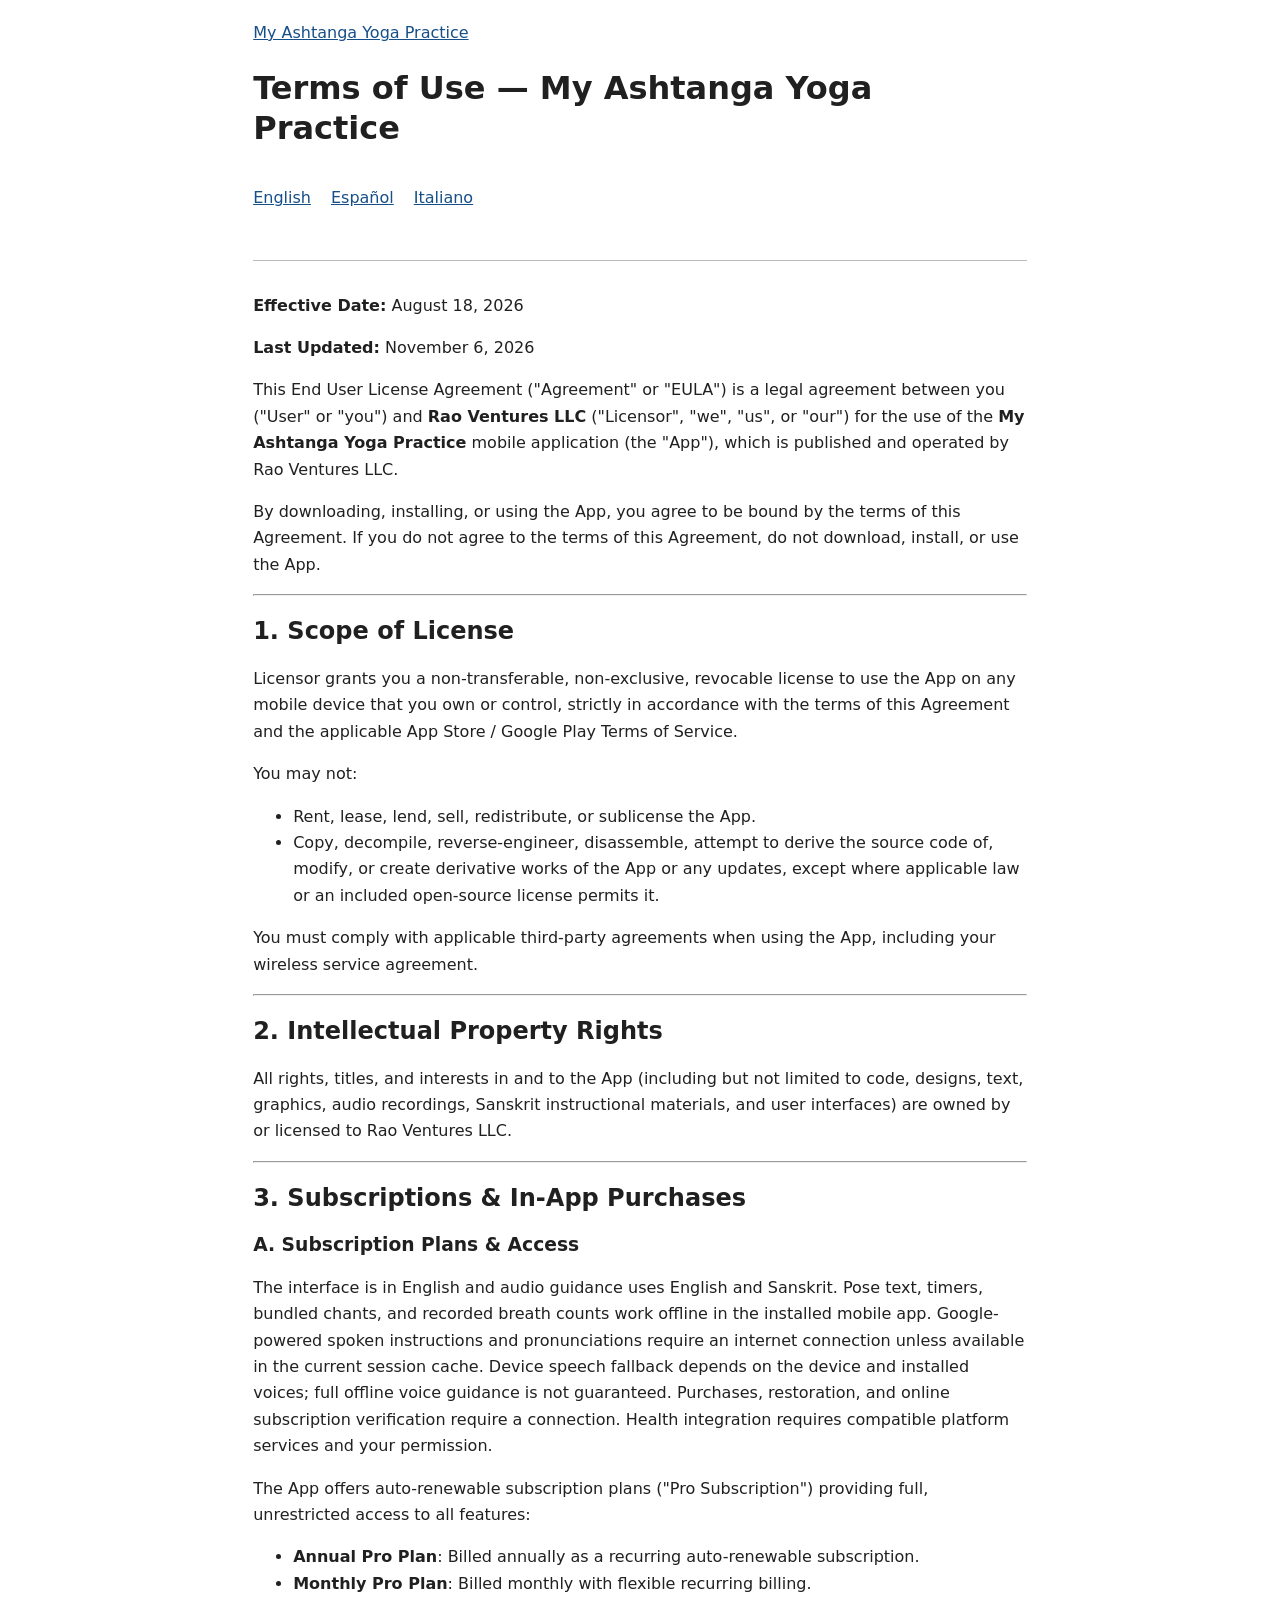
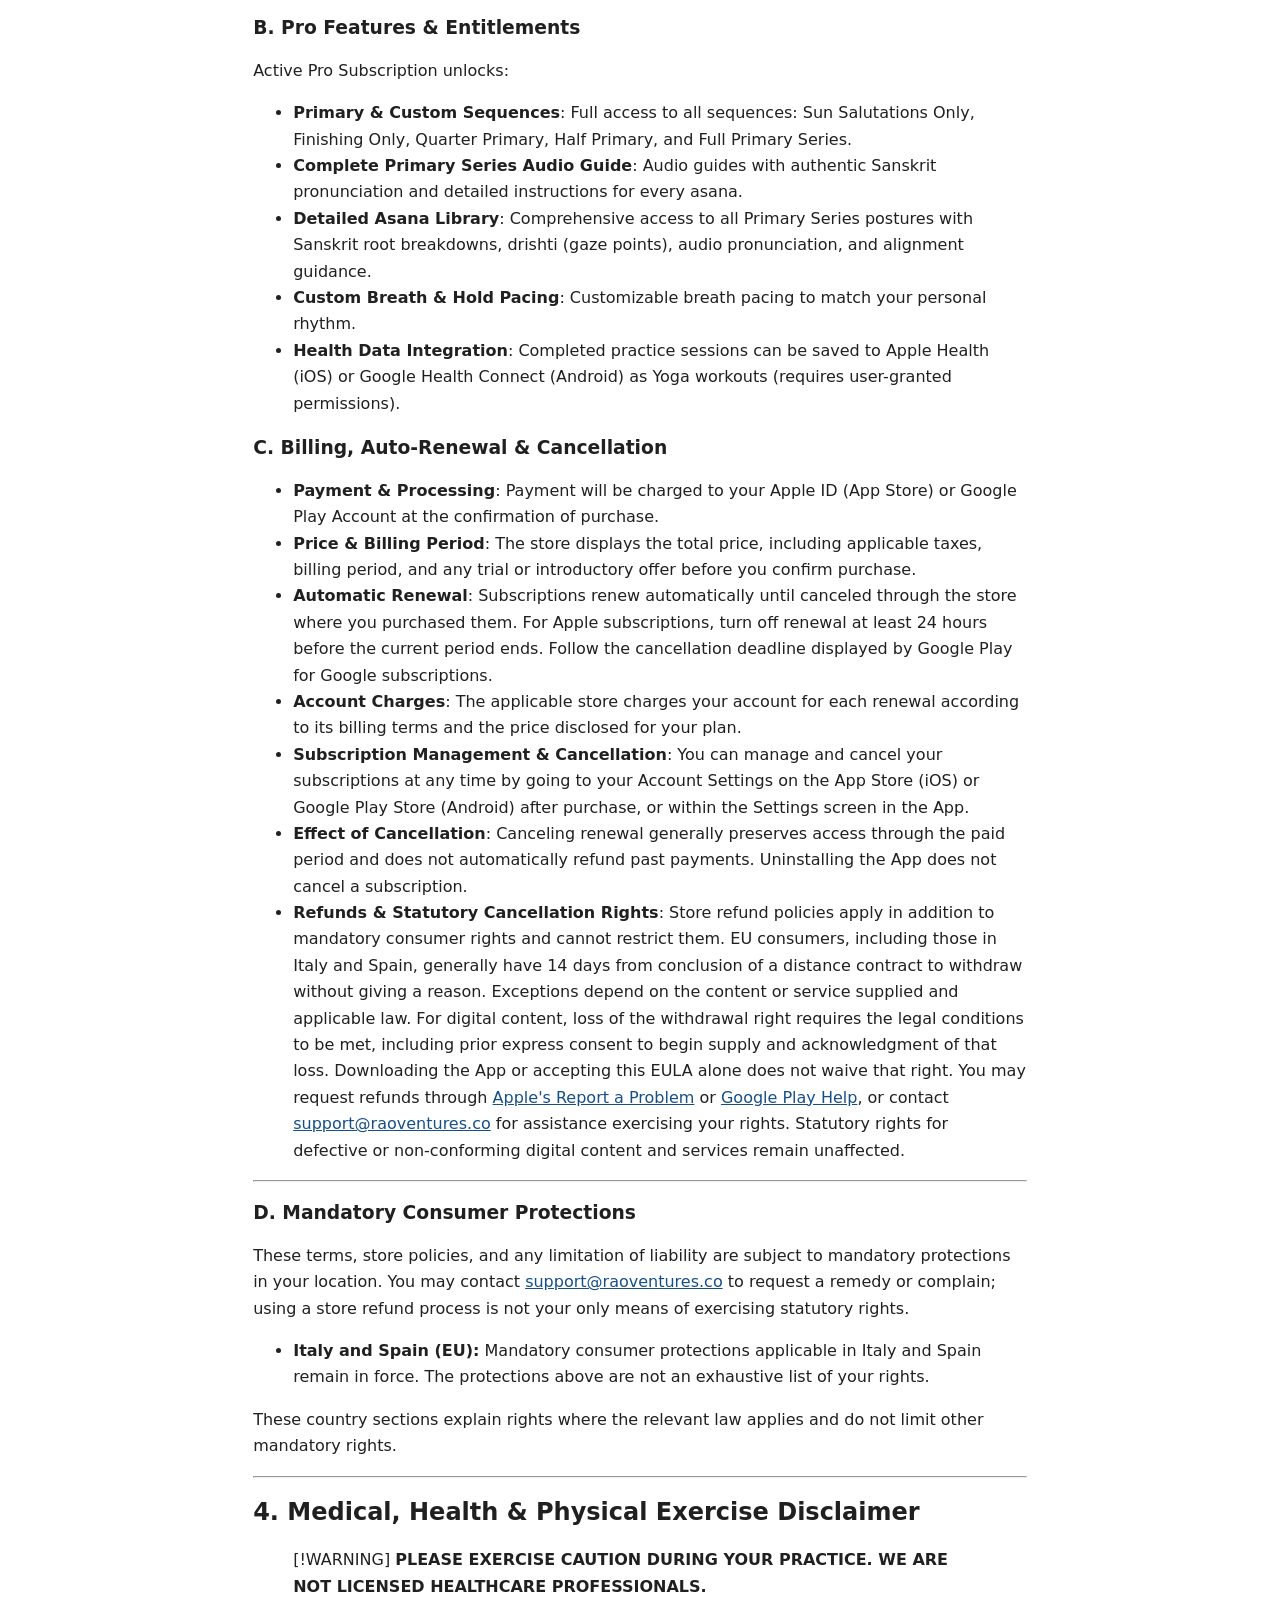
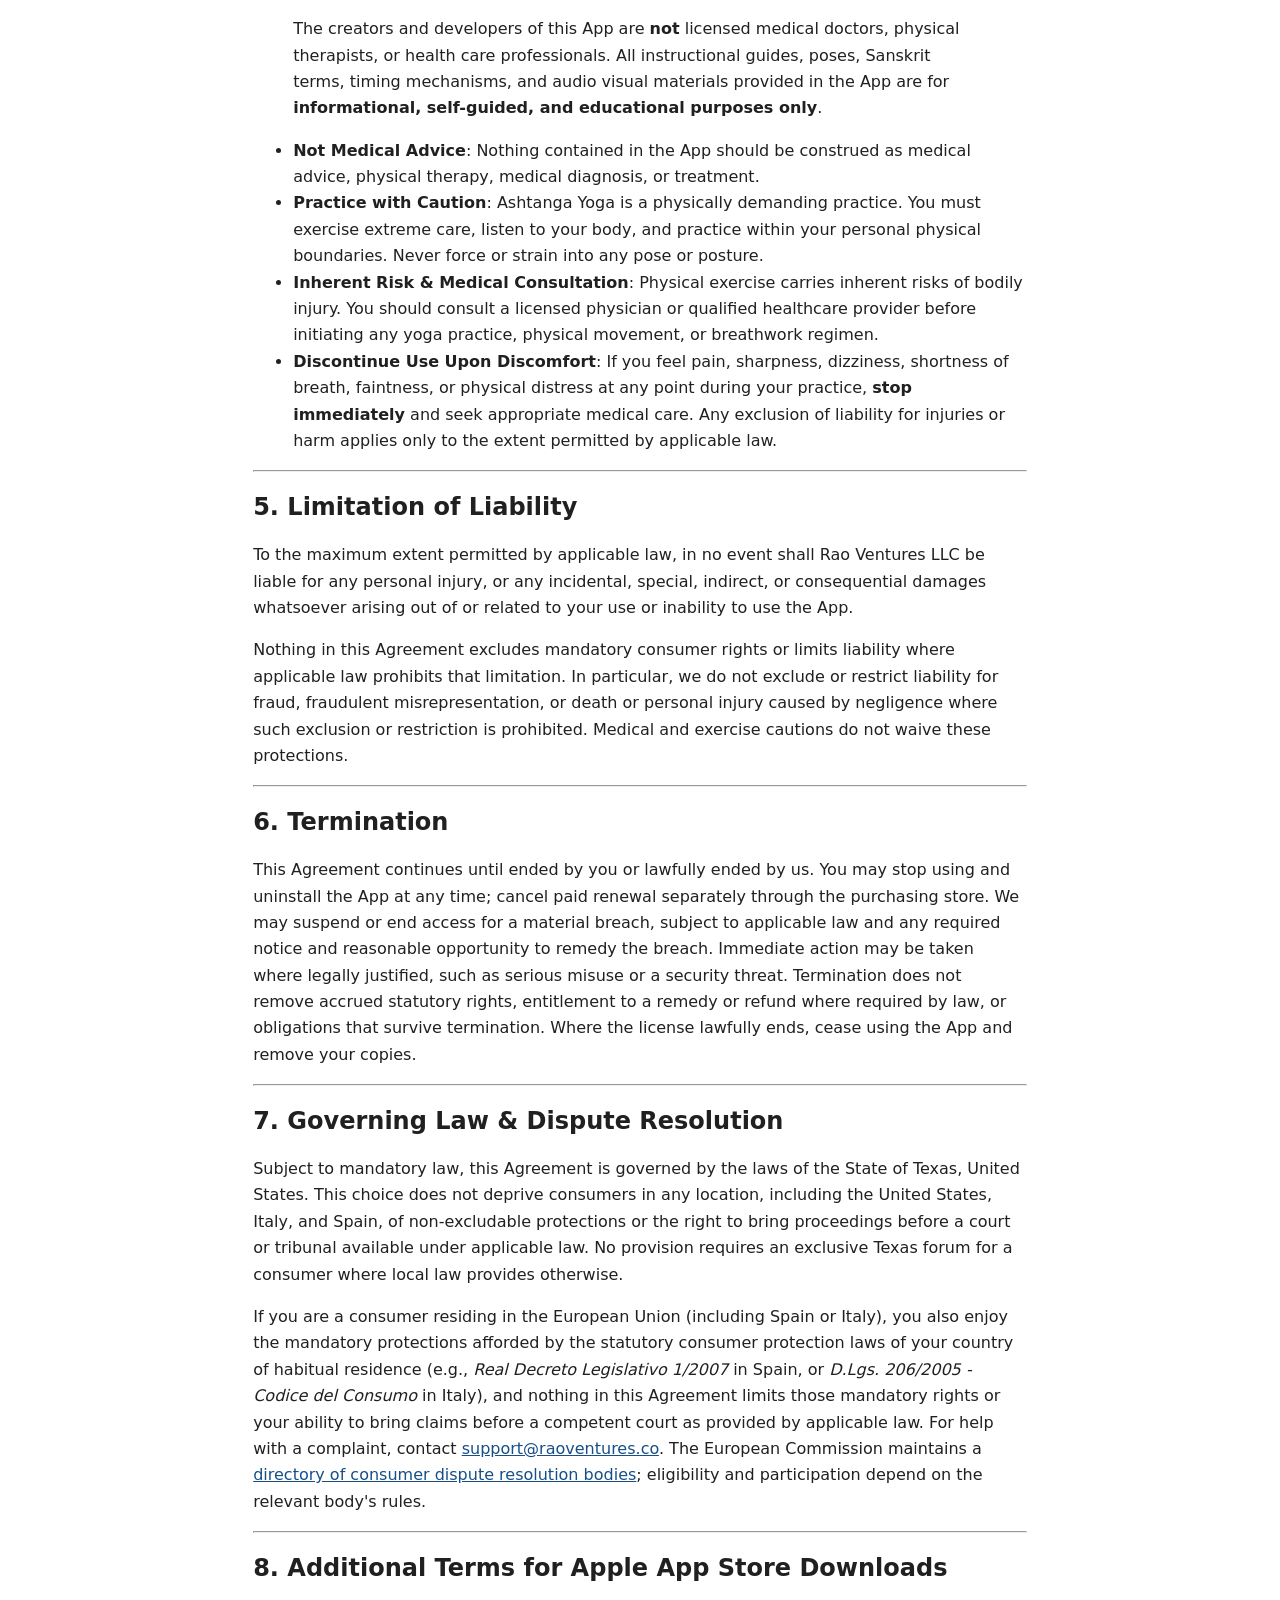
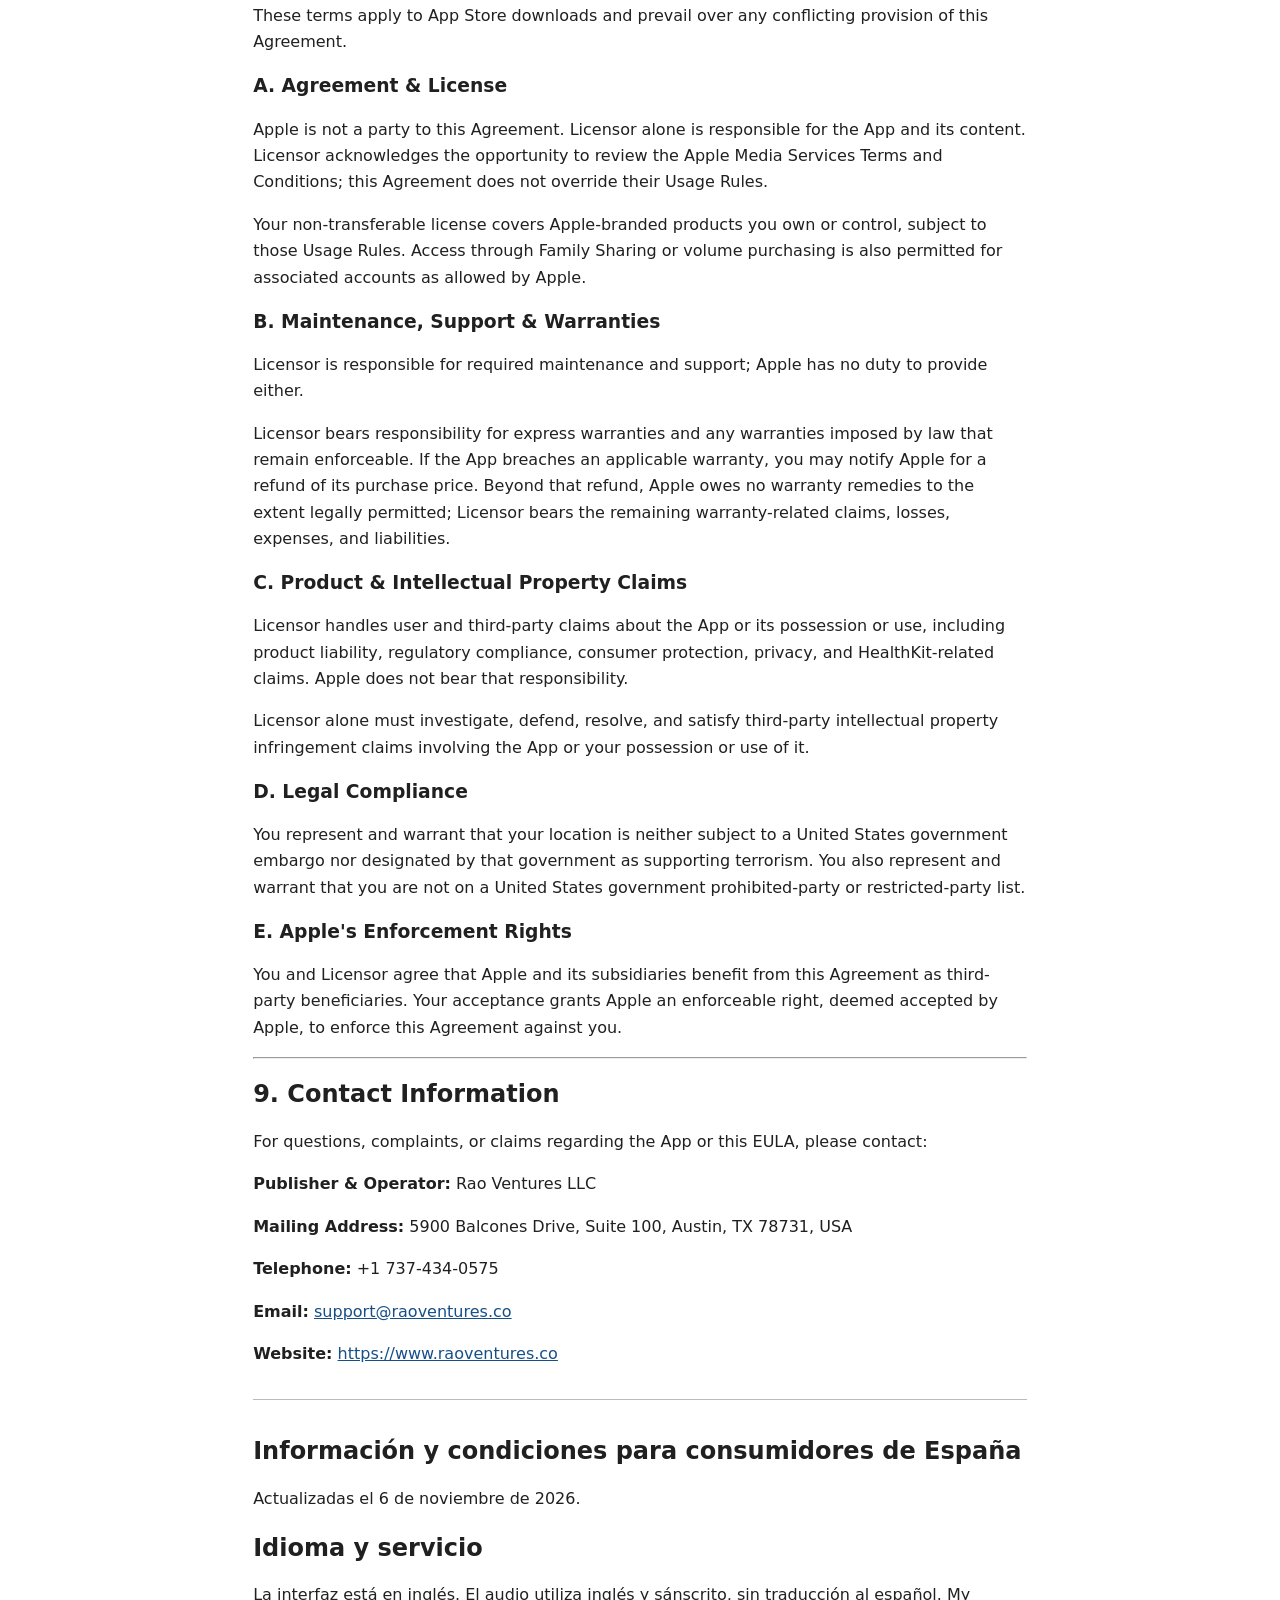
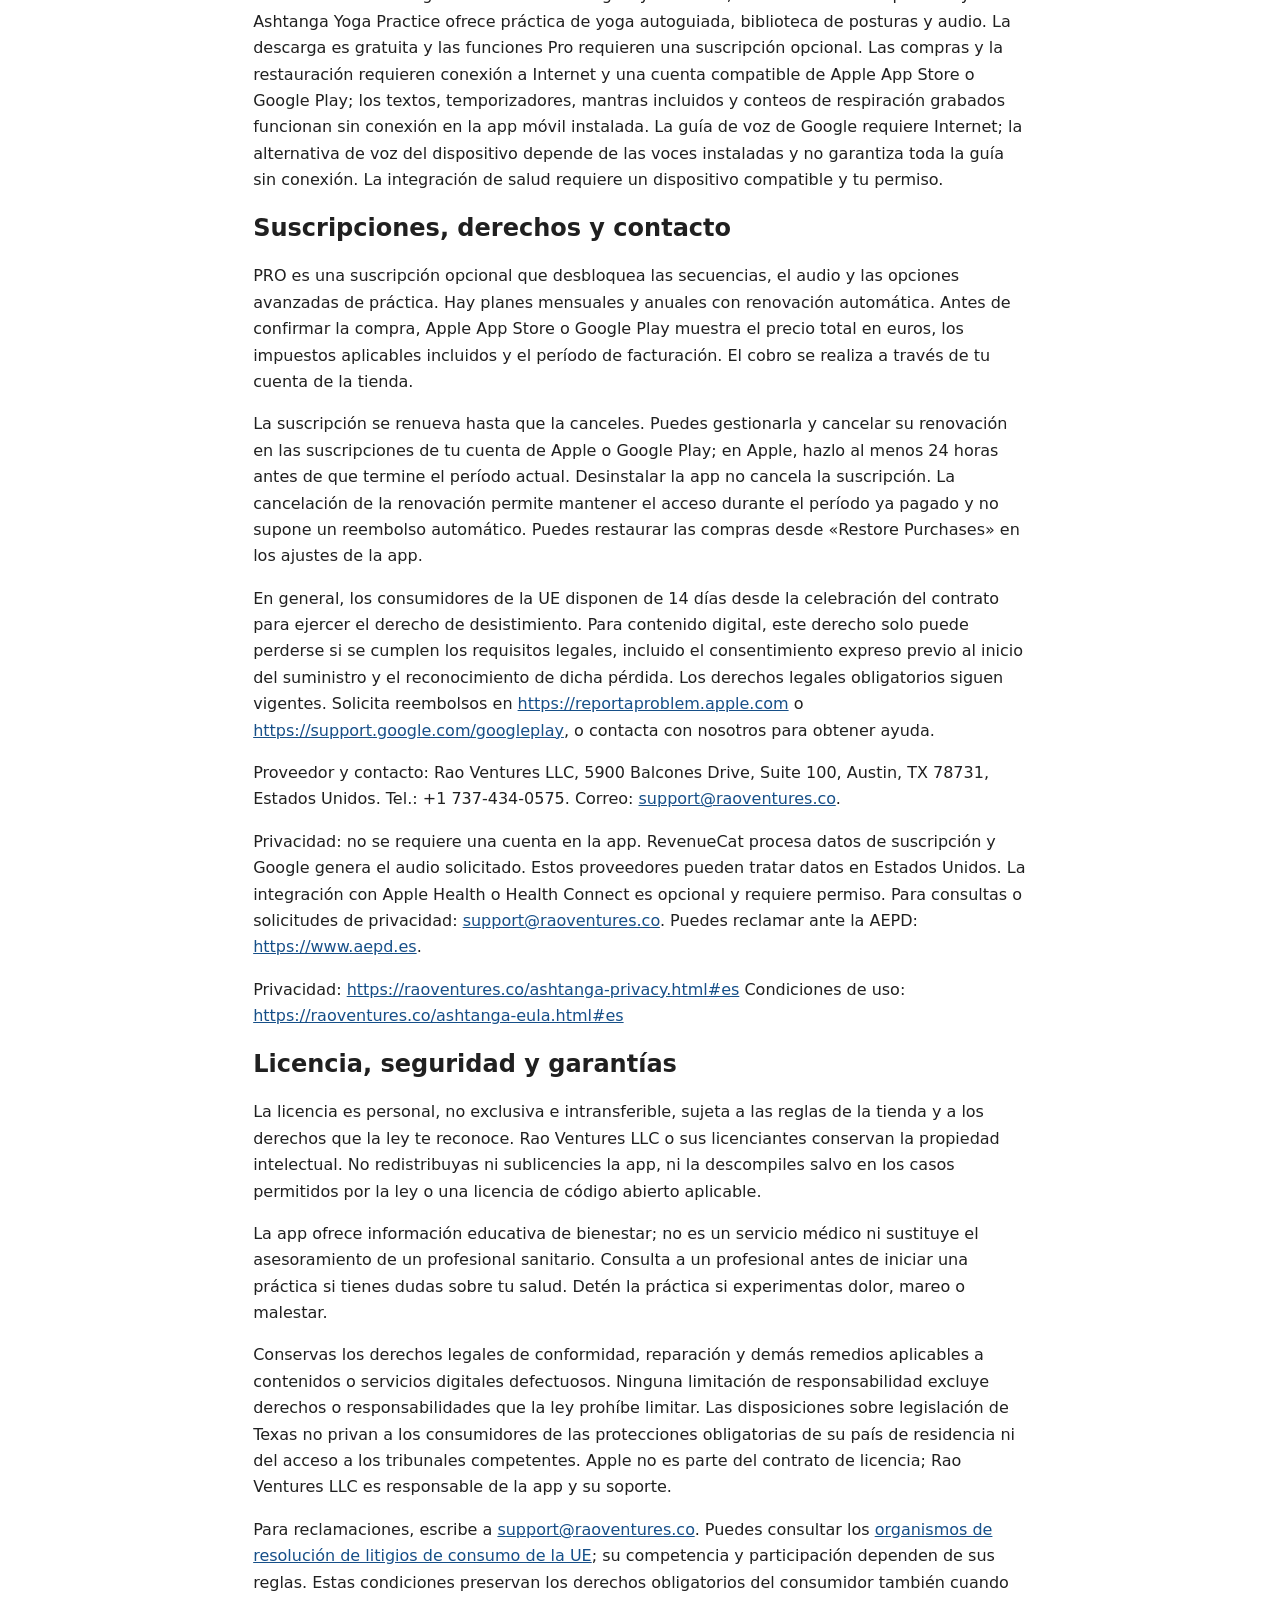
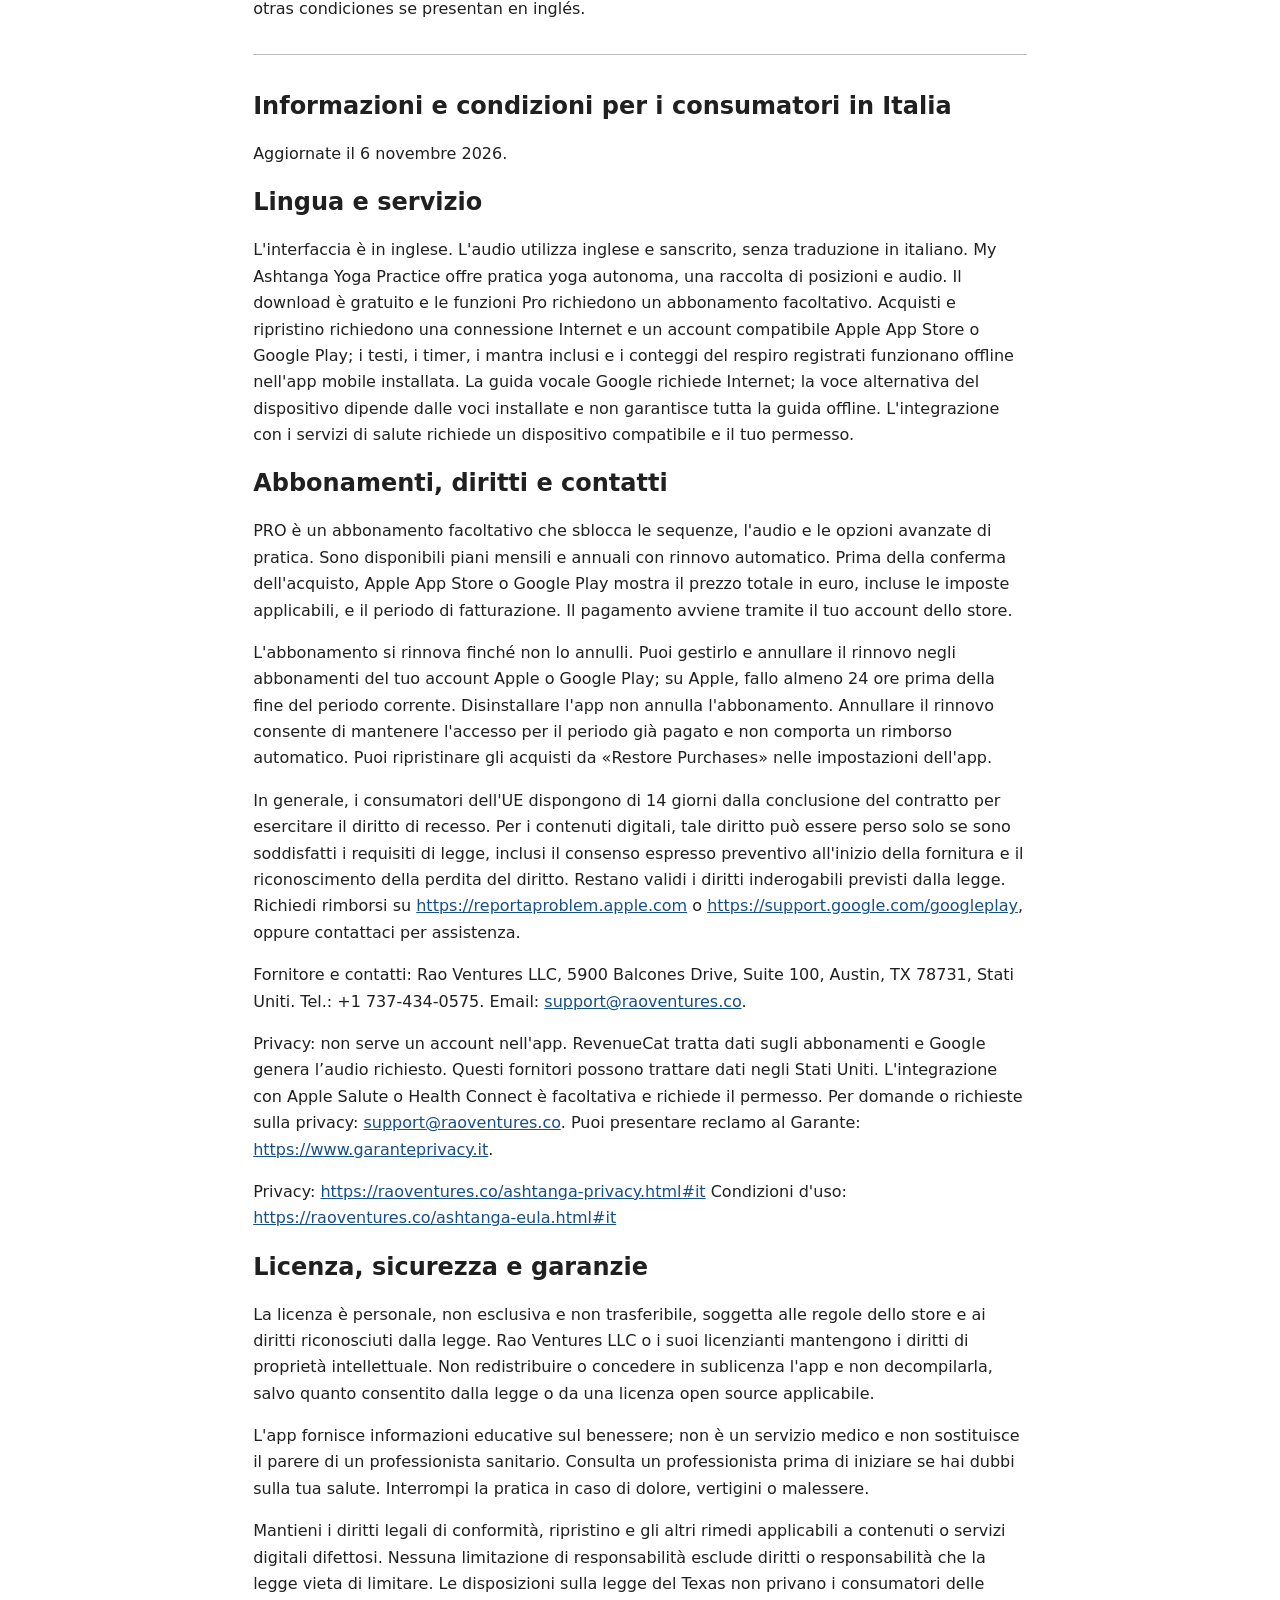
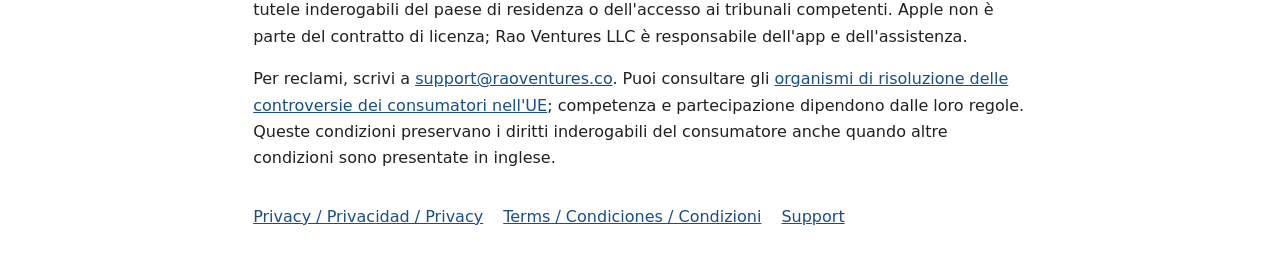
==== commit 76644f92: "feat: add SEO metadata, sitemap, and robots.txt for improved search visibility" ====
--- a/ashtanga-eula.html
+++ b/ashtanga-eula.html
@@ -1,9 +1,27 @@
 <!doctype html>
 <html lang="en"><head><meta charset="utf-8"><meta name="viewport" content="width=device-width, initial-scale=1">
-<title>Terms of Use — My Ashtanga Yoga Practice</title>
-<link rel="canonical" href="https://raoventures.co/ashtanga-eula.html">
+  <title>Terms of Use — My Ashtanga Yoga Practice</title>
+  <meta name="description" content="Read the terms of use for My Ashtanga Yoga Practice by Rao Ventures LLC, including subscriptions and consumer rights, in English, Spanish, and Italian." />
+  <link rel="canonical" href="https://raoventures.co/ashtanga-eula.html" />
+  <meta property="og:site_name" content="Rao Ventures" />
+  <meta property="og:locale" content="en_US" />
+  <meta property="og:type" content="website" />
+  <meta property="og:title" content="Terms of Use — My Ashtanga Yoga Practice" />
+  <meta property="og:description" content="Read the terms of use for My Ashtanga Yoga Practice by Rao Ventures LLC, including subscriptions and consumer rights, in English, Spanish, and Italian." />
+  <meta property="og:url" content="https://raoventures.co/ashtanga-eula.html" />
+  <meta property="og:image" content="https://raoventures.co/images/r_logo.png" />
+  <meta property="og:image:width" content="128" />
+  <meta property="og:image:height" content="128" />
+  <meta property="og:image:alt" content="Rao Ventures logo" />
+  <meta name="twitter:card" content="summary" />
+  <meta name="twitter:title" content="Terms of Use — My Ashtanga Yoga Practice" />
+  <meta name="twitter:description" content="Read the terms of use for My Ashtanga Yoga Practice by Rao Ventures LLC, including subscriptions and consumer rights, in English, Spanish, and Italian." />
+  <meta name="twitter:image" content="https://raoventures.co/images/r_logo.png" />
+  <meta name="twitter:image:alt" content="Rao Ventures logo" />
+
 <style>body{font:1rem/1.65 system-ui,sans-serif;color:#202020;background:#fff;margin:0}main{max-width:76ch;margin:auto;padding:1.25rem}nav{display:flex;gap:1.25rem;flex-wrap:wrap;padding:1rem 0}a{color:#164f88;overflow-wrap:anywhere}h1,h2,h3{line-height:1.25}section{padding-top:1rem;margin-top:2rem;border-top:1px solid #bbb;scroll-margin-top:1rem}p,li{overflow-wrap:anywhere}:focus-visible{outline:3px solid #164f88;outline-offset:4px}@media(prefers-color-scheme:dark){body{background:#151515;color:#eee}a{color:#91c7ff}}</style>
 </head><body><main><a href="https://ashtangapractice.com">My Ashtanga Yoga Practice</a>
+<h1>Terms of Use — My Ashtanga Yoga Practice</h1>
 <nav aria-label="Legal document languages"><a href="#en" lang="en">English</a><a href="#es" lang="es">Español</a><a href="#it" lang="it">Italiano</a></nav>
 <section id="en" lang="en"><p><strong>Effective Date:</strong> August 18, 2026</p>
 <p><strong>Last Updated:</strong> November 6, 2026</p>
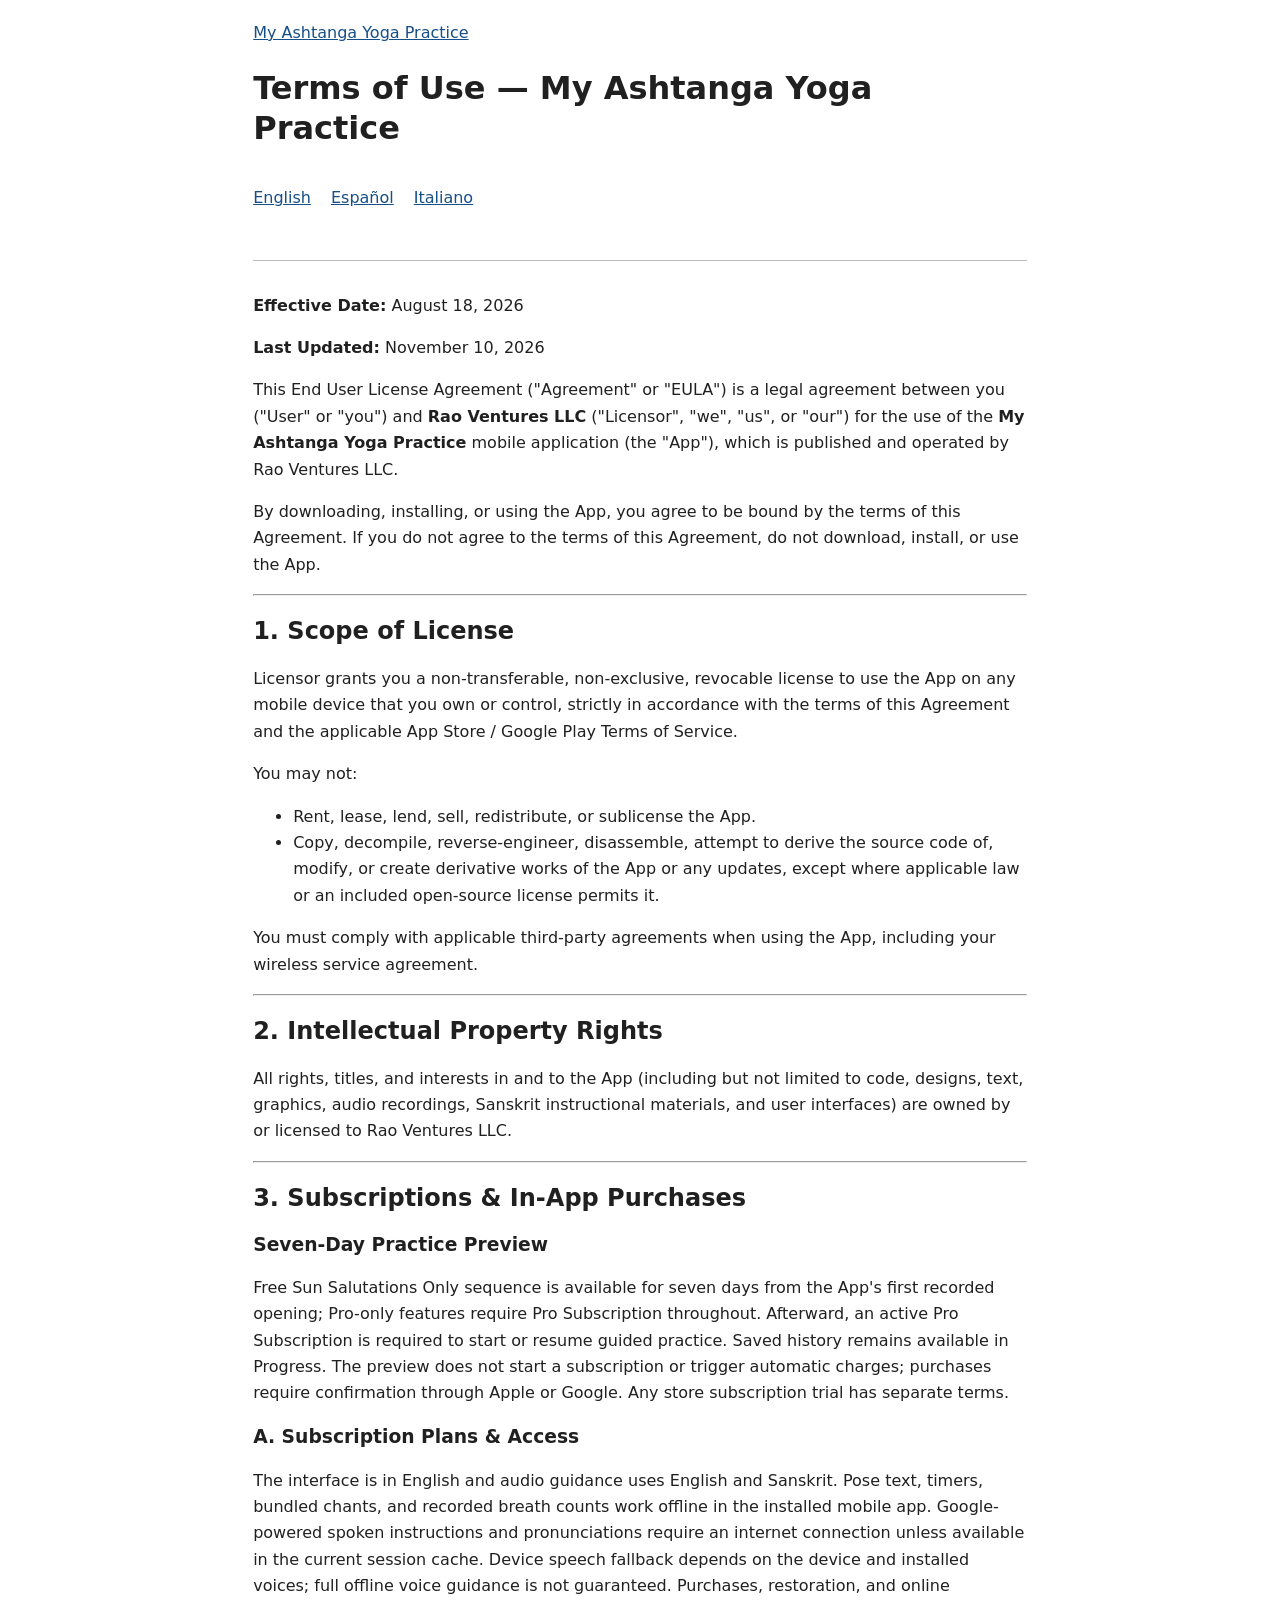
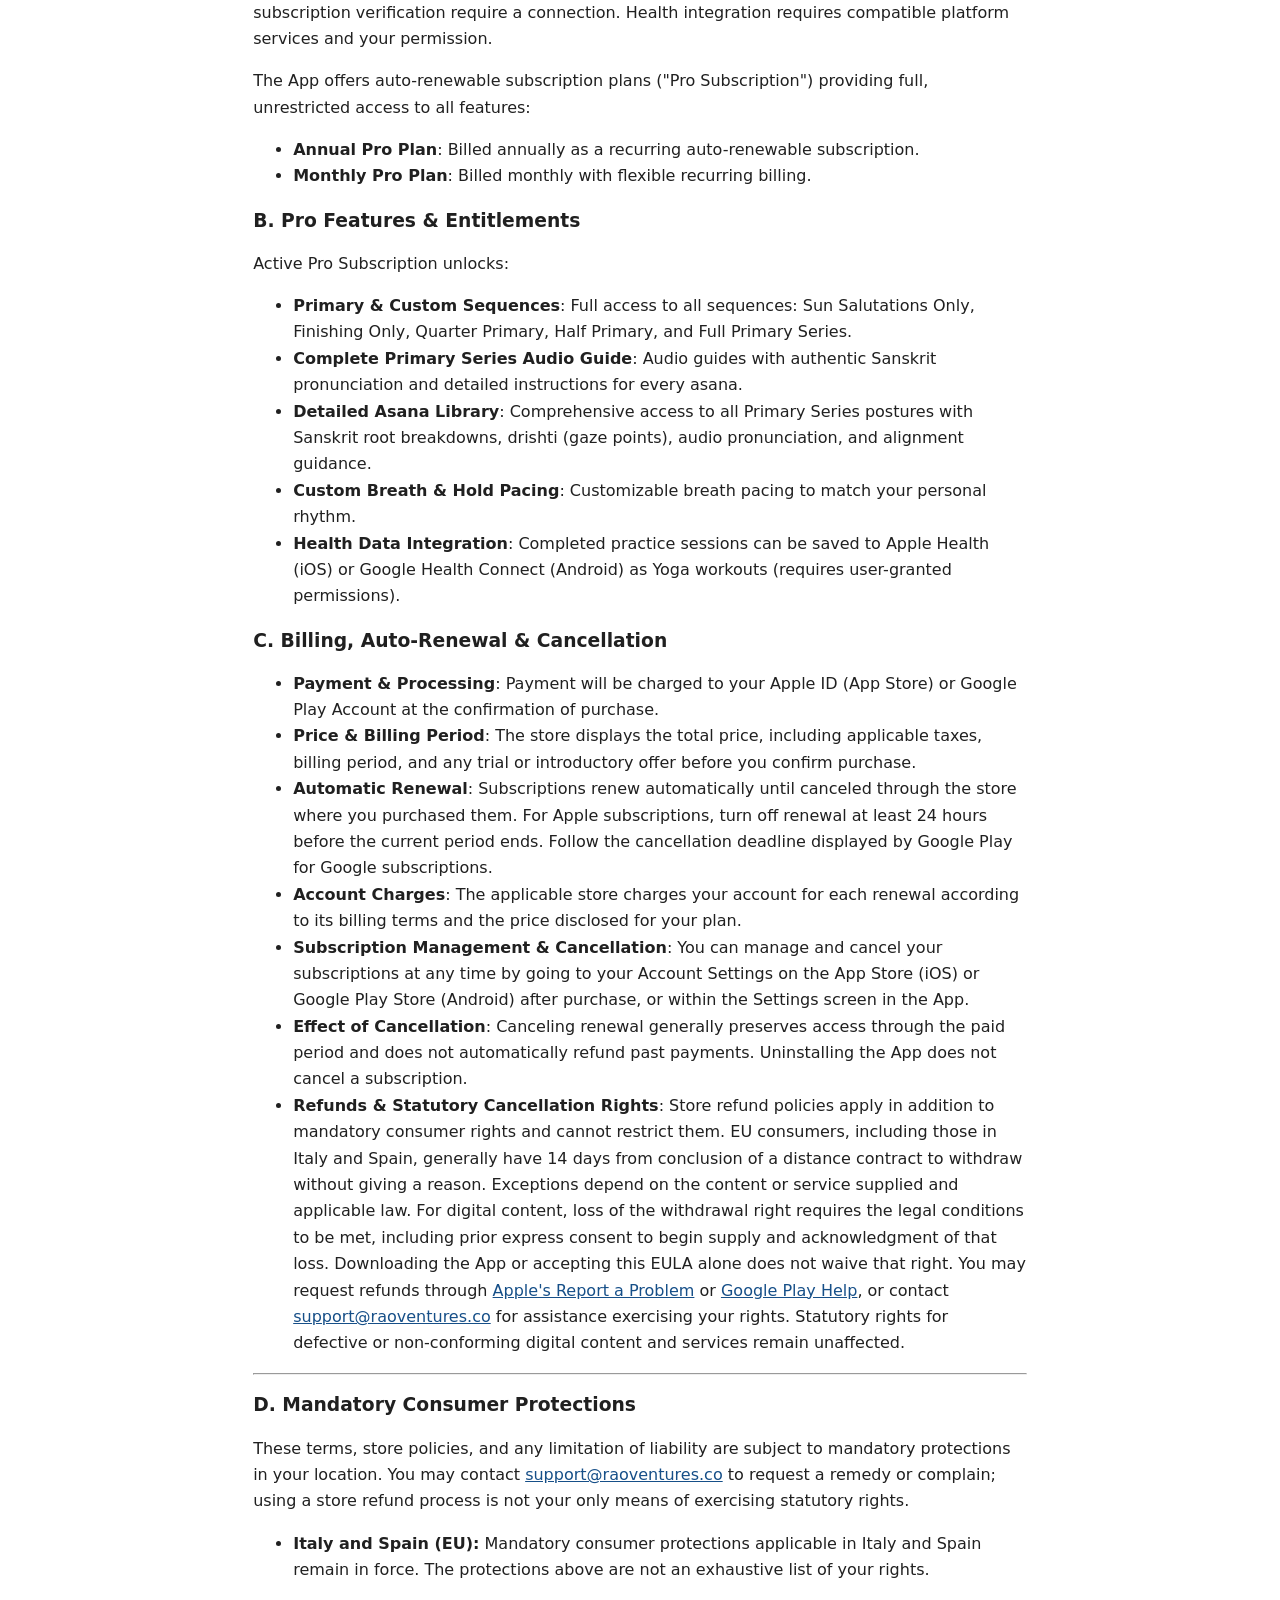
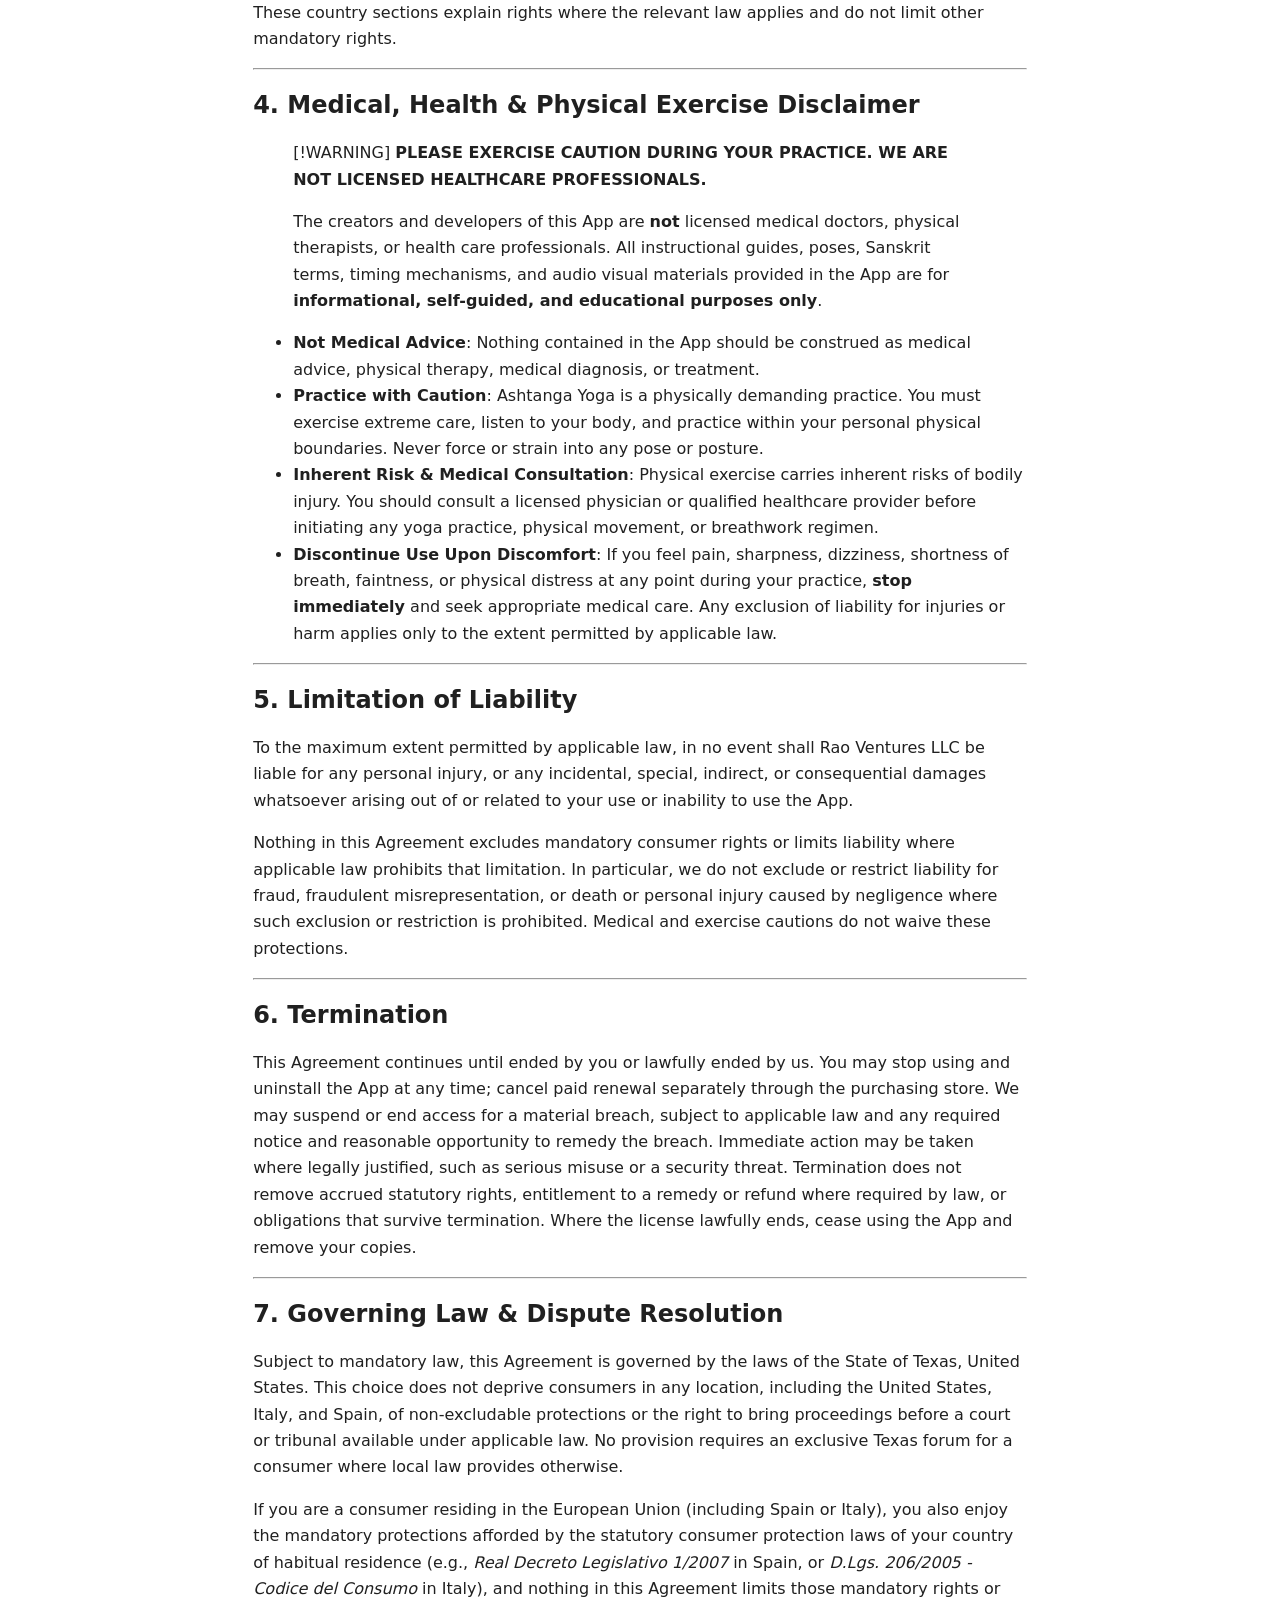
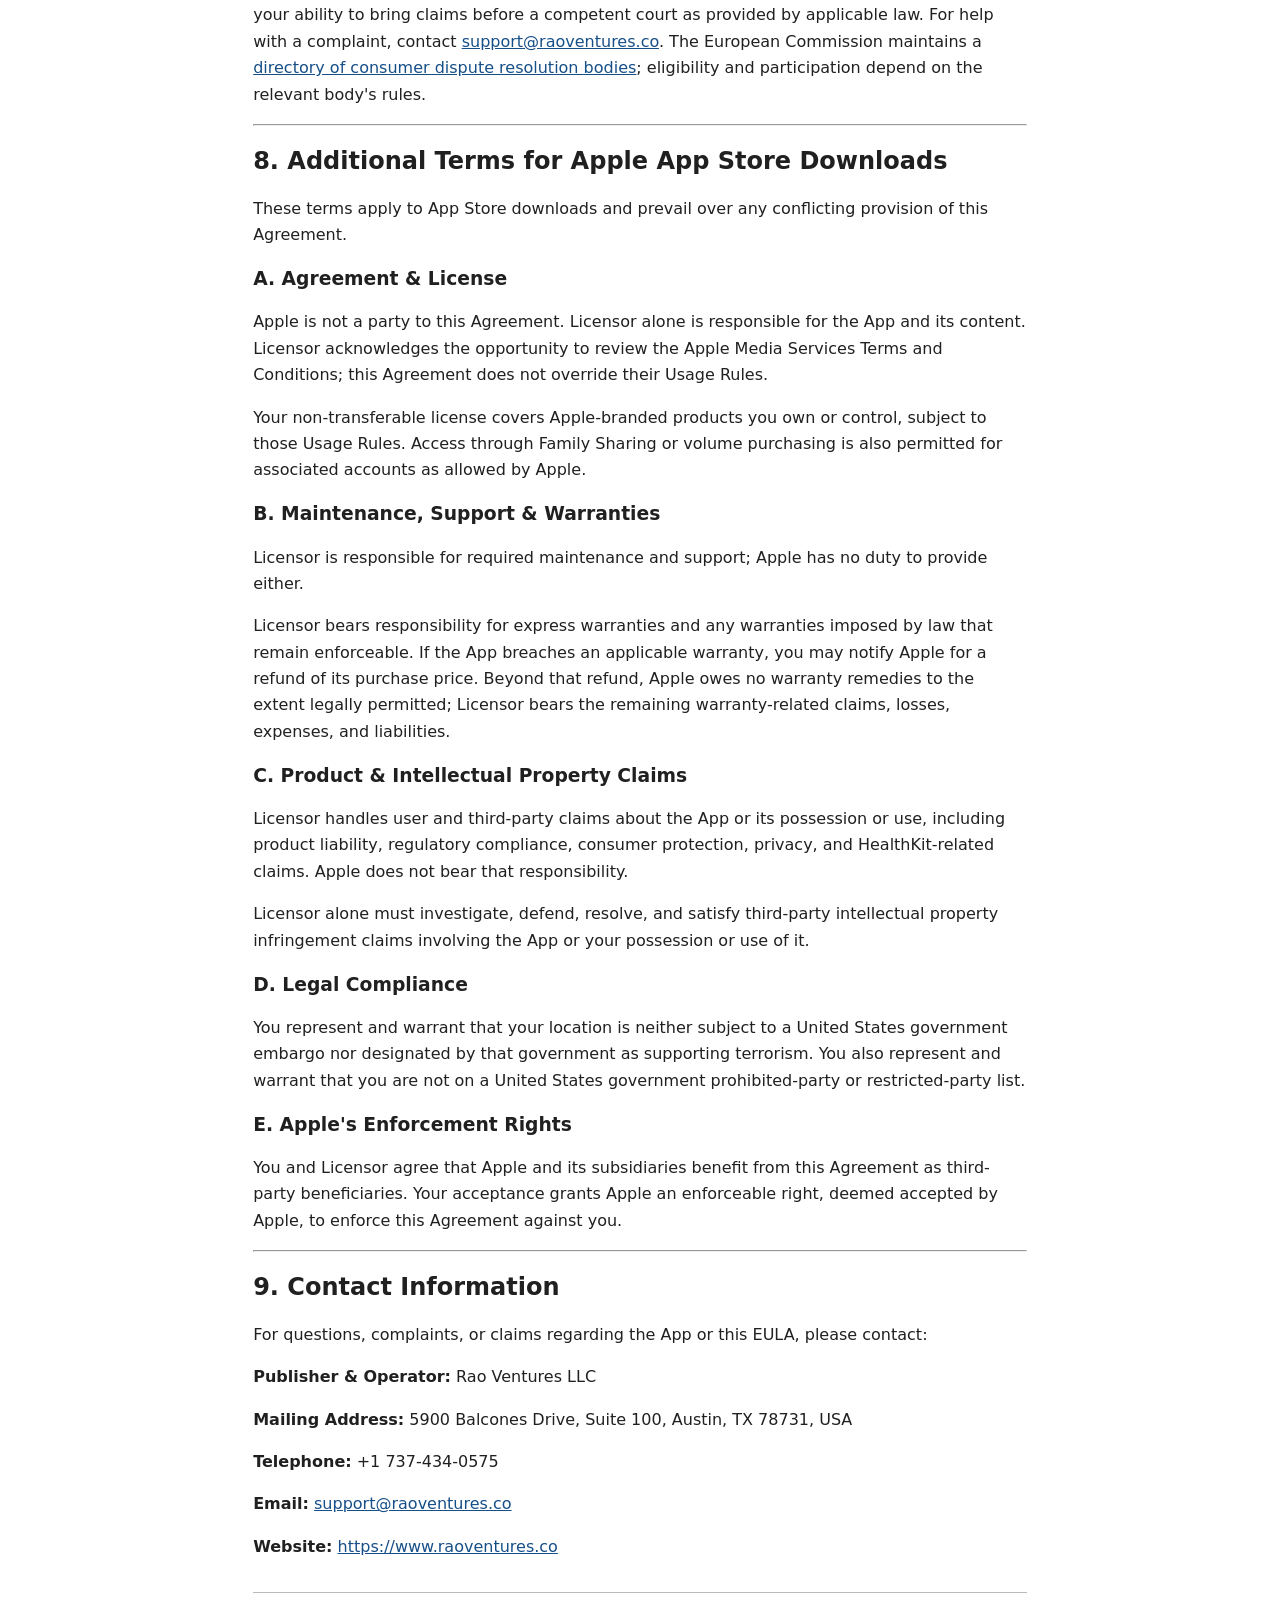
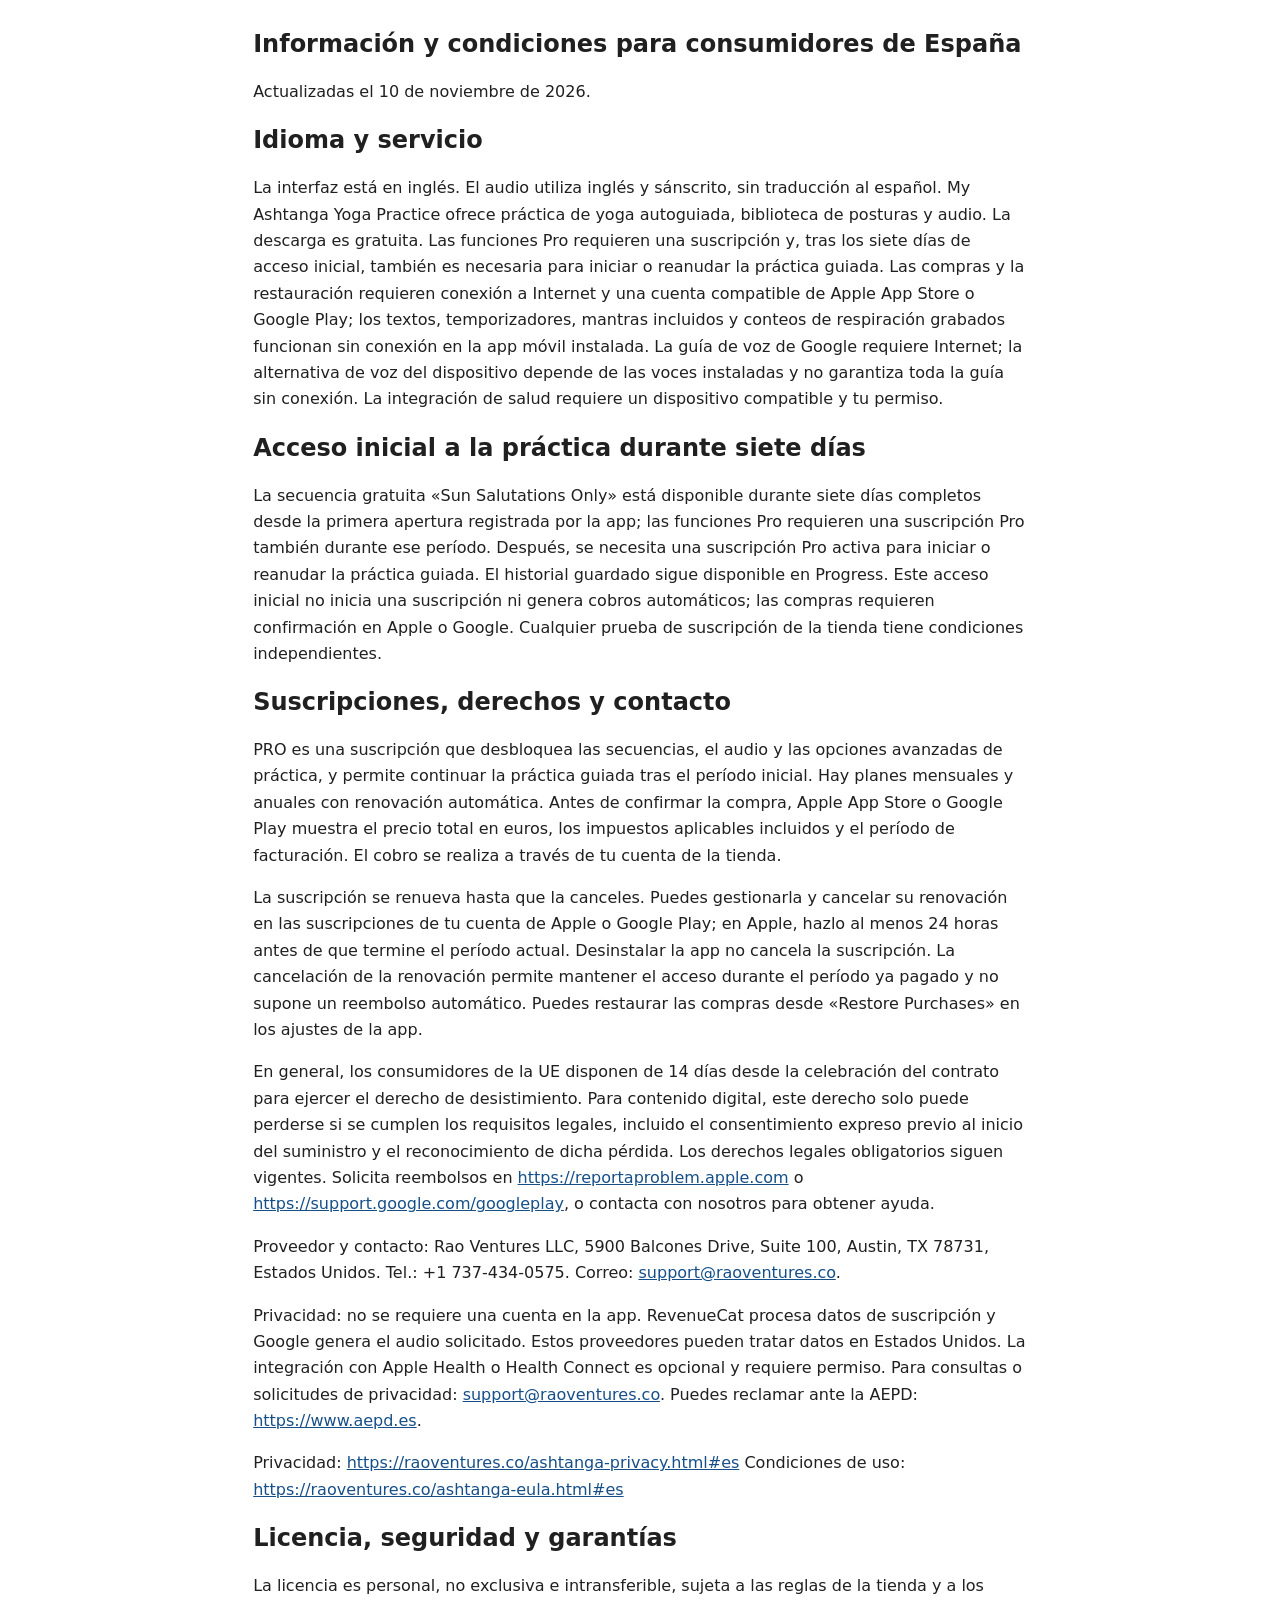
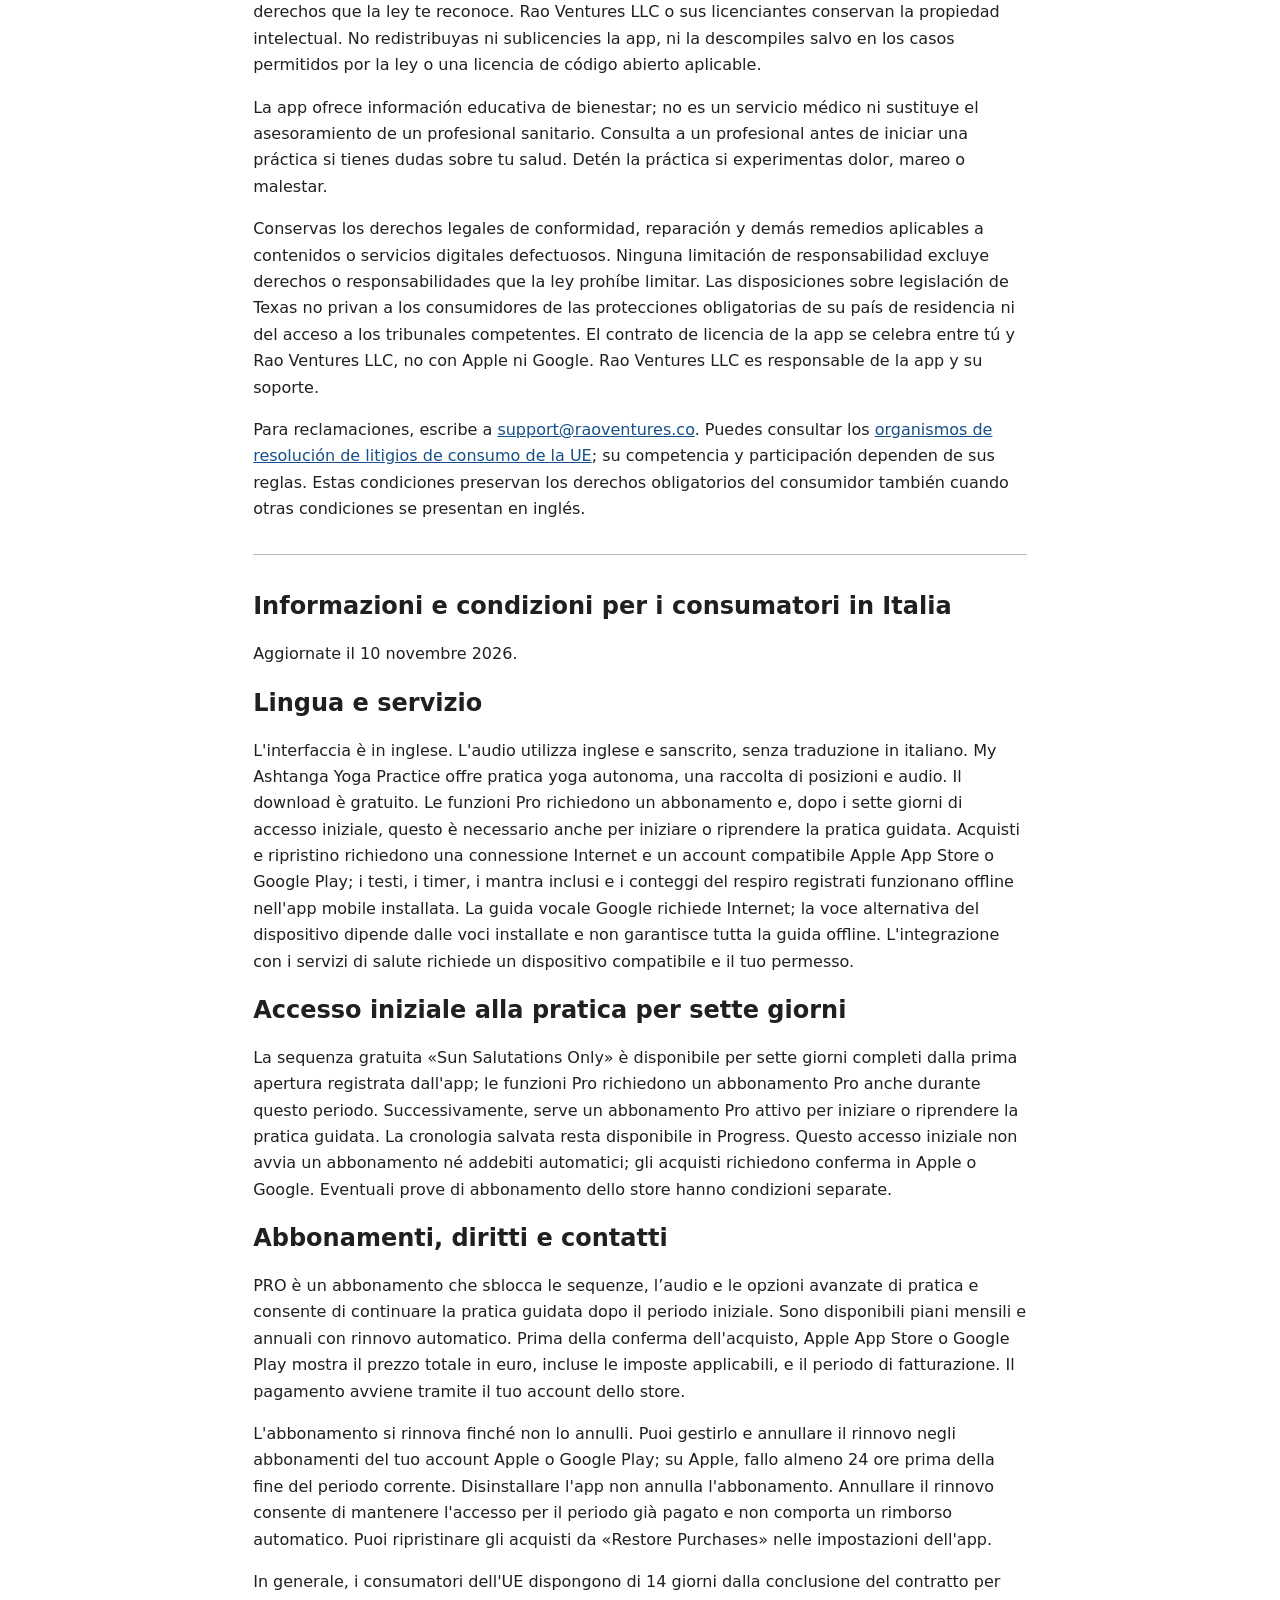
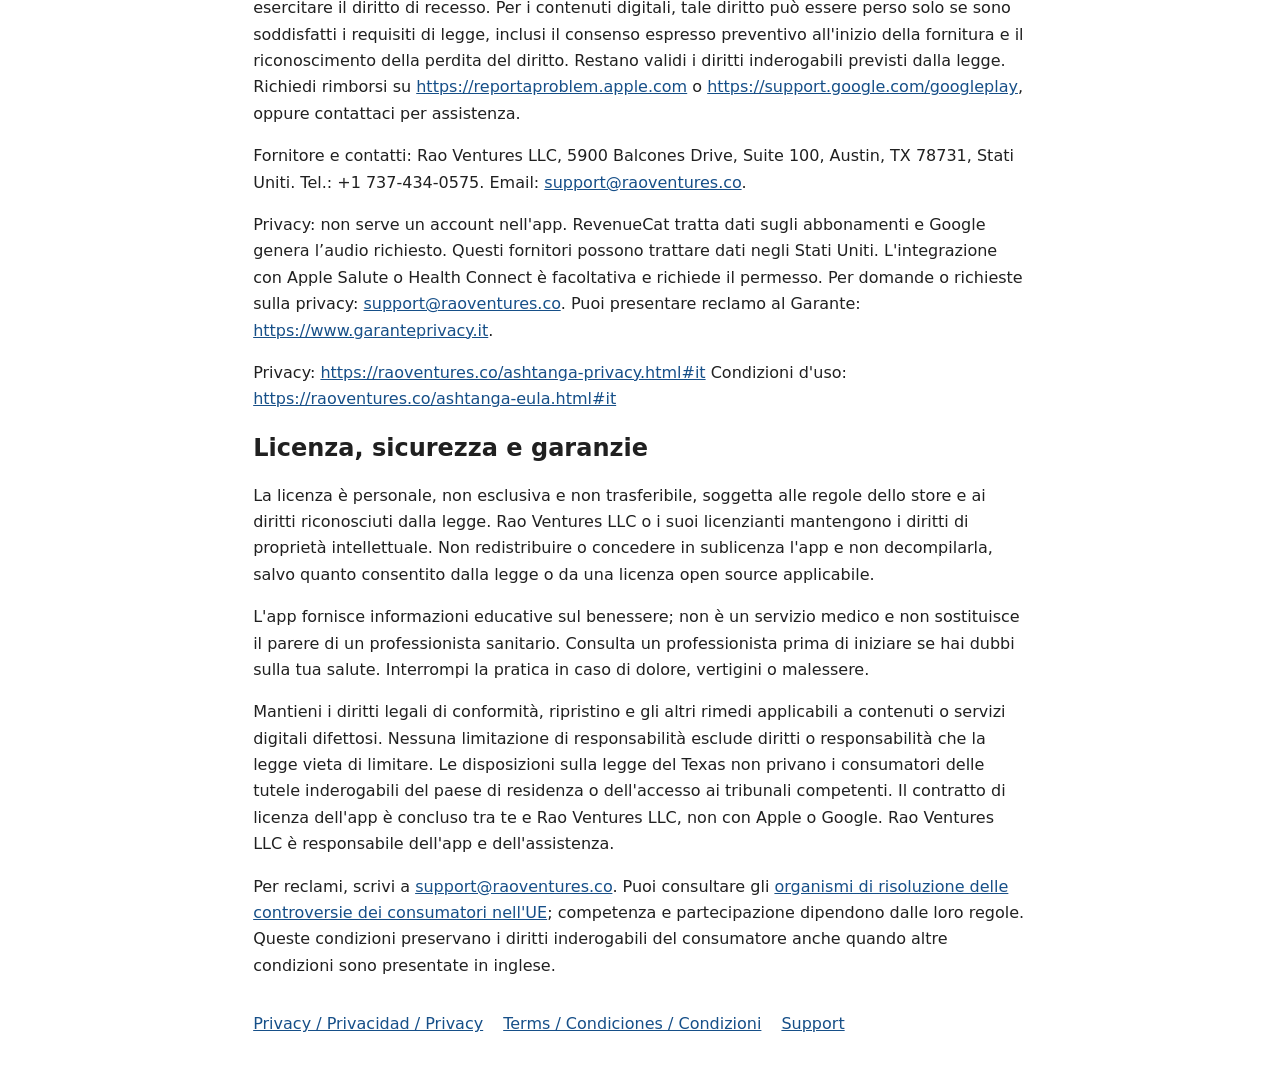
==== commit ee0fe004: "docs: update legal documents for MAYP v3" ====
--- a/ashtanga-eula.html
+++ b/ashtanga-eula.html
@@ -1,30 +1,29 @@
 <!doctype html>
 <html lang="en"><head><meta charset="utf-8"><meta name="viewport" content="width=device-width, initial-scale=1">
-  <title>Terms of Use — My Ashtanga Yoga Practice</title>
-  <meta name="description" content="Read the terms of use for My Ashtanga Yoga Practice by Rao Ventures LLC, including subscriptions and consumer rights, in English, Spanish, and Italian." />
-  <link rel="canonical" href="https://raoventures.co/ashtanga-eula.html" />
-  <meta property="og:site_name" content="Rao Ventures" />
-  <meta property="og:locale" content="en_US" />
-  <meta property="og:type" content="website" />
-  <meta property="og:title" content="Terms of Use — My Ashtanga Yoga Practice" />
-  <meta property="og:description" content="Read the terms of use for My Ashtanga Yoga Practice by Rao Ventures LLC, including subscriptions and consumer rights, in English, Spanish, and Italian." />
-  <meta property="og:url" content="https://raoventures.co/ashtanga-eula.html" />
-  <meta property="og:image" content="https://raoventures.co/images/r_logo.png" />
-  <meta property="og:image:width" content="128" />
-  <meta property="og:image:height" content="128" />
-  <meta property="og:image:alt" content="Rao Ventures logo" />
-  <meta name="twitter:card" content="summary" />
-  <meta name="twitter:title" content="Terms of Use — My Ashtanga Yoga Practice" />
-  <meta name="twitter:description" content="Read the terms of use for My Ashtanga Yoga Practice by Rao Ventures LLC, including subscriptions and consumer rights, in English, Spanish, and Italian." />
-  <meta name="twitter:image" content="https://raoventures.co/images/r_logo.png" />
-  <meta name="twitter:image:alt" content="Rao Ventures logo" />
-
+<title>Terms of Use — My Ashtanga Yoga Practice</title>
+<meta name="description" content="Read the terms of use for My Ashtanga Yoga Practice by Rao Ventures LLC, including subscriptions and consumer rights, in English, Spanish, and Italian.">
+<link rel="canonical" href="https://raoventures.co/ashtanga-eula.html">
+<meta property="og:site_name" content="Rao Ventures">
+<meta property="og:locale" content="en_US">
+<meta property="og:type" content="website">
+<meta property="og:title" content="Terms of Use — My Ashtanga Yoga Practice">
+<meta property="og:description" content="Read the terms of use for My Ashtanga Yoga Practice by Rao Ventures LLC, including subscriptions and consumer rights, in English, Spanish, and Italian.">
+<meta property="og:url" content="https://raoventures.co/ashtanga-eula.html">
+<meta property="og:image" content="https://raoventures.co/images/r_logo.png">
+<meta property="og:image:width" content="128">
+<meta property="og:image:height" content="128">
+<meta property="og:image:alt" content="Rao Ventures logo">
+<meta name="twitter:card" content="summary">
+<meta name="twitter:title" content="Terms of Use — My Ashtanga Yoga Practice">
+<meta name="twitter:description" content="Read the terms of use for My Ashtanga Yoga Practice by Rao Ventures LLC, including subscriptions and consumer rights, in English, Spanish, and Italian.">
+<meta name="twitter:image" content="https://raoventures.co/images/r_logo.png">
+<meta name="twitter:image:alt" content="Rao Ventures logo">
 <style>body{font:1rem/1.65 system-ui,sans-serif;color:#202020;background:#fff;margin:0}main{max-width:76ch;margin:auto;padding:1.25rem}nav{display:flex;gap:1.25rem;flex-wrap:wrap;padding:1rem 0}a{color:#164f88;overflow-wrap:anywhere}h1,h2,h3{line-height:1.25}section{padding-top:1rem;margin-top:2rem;border-top:1px solid #bbb;scroll-margin-top:1rem}p,li{overflow-wrap:anywhere}:focus-visible{outline:3px solid #164f88;outline-offset:4px}@media(prefers-color-scheme:dark){body{background:#151515;color:#eee}a{color:#91c7ff}}</style>
 </head><body><main><a href="https://ashtangapractice.com">My Ashtanga Yoga Practice</a>
 <h1>Terms of Use — My Ashtanga Yoga Practice</h1>
 <nav aria-label="Legal document languages"><a href="#en" lang="en">English</a><a href="#es" lang="es">Español</a><a href="#it" lang="it">Italiano</a></nav>
 <section id="en" lang="en"><p><strong>Effective Date:</strong> August 18, 2026</p>
-<p><strong>Last Updated:</strong> November 6, 2026</p>
+<p><strong>Last Updated:</strong> November 10, 2026</p>
 <p>This End User License Agreement (&quot;Agreement&quot; or &quot;EULA&quot;) is a legal agreement between you (&quot;User&quot; or &quot;you&quot;) and <strong>Rao Ventures LLC</strong> (&quot;Licensor&quot;, &quot;we&quot;, &quot;us&quot;, or &quot;our&quot;) for the use of the <strong>My Ashtanga Yoga Practice</strong> mobile application (the &quot;App&quot;), which is published and operated by Rao Ventures LLC.</p>
 <p>By downloading, installing, or using the App, you agree to be bound by the terms of this Agreement. If you do not agree to the terms of this Agreement, do not download, install, or use the App.</p>
 <hr>
@@ -41,6 +40,8 @@
 <p>All rights, titles, and interests in and to the App (including but not limited to code, designs, text, graphics, audio recordings, Sanskrit instructional materials, and user interfaces) are owned by or licensed to Rao Ventures LLC.</p>
 <hr>
 <h2>3. Subscriptions &amp; In-App Purchases</h2>
+<h3>Seven-Day Practice Preview</h3>
+<p>Free Sun Salutations Only sequence is available for seven days from the App's first recorded opening; Pro-only features require Pro Subscription throughout. Afterward, an active Pro Subscription is required to start or resume guided practice. Saved history remains available in Progress. The preview does not start a subscription or trigger automatic charges; purchases require confirmation through Apple or Google. Any store subscription trial has separate terms.</p>
 <h3>A. Subscription Plans &amp; Access</h3>
 <p>The interface is in English and audio guidance uses English and Sanskrit. Pose text, timers, bundled chants, and recorded breath counts work offline in the installed mobile app. Google-powered spoken instructions and pronunciations require an internet connection unless available in the current session cache. Device speech fallback depends on the device and installed voices; full offline voice guidance is not guaranteed. Purchases, restoration, and online subscription verification require a connection. Health integration requires compatible platform services and your permission.</p>
 <p>The App offers auto-renewable subscription plans (&quot;Pro Subscription&quot;) providing full, unrestricted access to all features:</p>
@@ -124,11 +125,13 @@
 <p><strong>Website:</strong> <a href="https://www.raoventures.co">https://www.raoventures.co</a></p>
 </section>
 <section id="es" lang="es"><h1>Información y condiciones para consumidores de España</h1>
-<p>Actualizadas el 6 de noviembre de 2026.</p>
+<p>Actualizadas el 10 de noviembre de 2026.</p>
 <h2>Idioma y servicio</h2>
-<p>La interfaz está en inglés. El audio utiliza inglés y sánscrito, sin traducción al español. My Ashtanga Yoga Practice ofrece práctica de yoga autoguiada, biblioteca de posturas y audio. La descarga es gratuita y las funciones Pro requieren una suscripción opcional. Las compras y la restauración requieren conexión a Internet y una cuenta compatible de Apple App Store o Google Play; los textos, temporizadores, mantras incluidos y conteos de respiración grabados funcionan sin conexión en la app móvil instalada. La guía de voz de Google requiere Internet; la alternativa de voz del dispositivo depende de las voces instaladas y no garantiza toda la guía sin conexión. La integración de salud requiere un dispositivo compatible y tu permiso.</p>
+<p>La interfaz está en inglés. El audio utiliza inglés y sánscrito, sin traducción al español. My Ashtanga Yoga Practice ofrece práctica de yoga autoguiada, biblioteca de posturas y audio. La descarga es gratuita. Las funciones Pro requieren una suscripción y, tras los siete días de acceso inicial, también es necesaria para iniciar o reanudar la práctica guiada. Las compras y la restauración requieren conexión a Internet y una cuenta compatible de Apple App Store o Google Play; los textos, temporizadores, mantras incluidos y conteos de respiración grabados funcionan sin conexión en la app móvil instalada. La guía de voz de Google requiere Internet; la alternativa de voz del dispositivo depende de las voces instaladas y no garantiza toda la guía sin conexión. La integración de salud requiere un dispositivo compatible y tu permiso.</p>
+<h2>Acceso inicial a la práctica durante siete días</h2>
+<p>La secuencia gratuita «Sun Salutations Only» está disponible durante siete días completos desde la primera apertura registrada por la app; las funciones Pro requieren una suscripción Pro también durante ese período. Después, se necesita una suscripción Pro activa para iniciar o reanudar la práctica guiada. El historial guardado sigue disponible en Progress. Este acceso inicial no inicia una suscripción ni genera cobros automáticos; las compras requieren confirmación en Apple o Google. Cualquier prueba de suscripción de la tienda tiene condiciones independientes.</p>
 <h2>Suscripciones, derechos y contacto</h2>
-<p>PRO es una suscripción opcional que desbloquea las secuencias, el audio y las opciones avanzadas de práctica. Hay planes mensuales y anuales con renovación automática. Antes de confirmar la compra, Apple App Store o Google Play muestra el precio total en euros, los impuestos aplicables incluidos y el período de facturación. El cobro se realiza a través de tu cuenta de la tienda.</p>
+<p>PRO es una suscripción que desbloquea las secuencias, el audio y las opciones avanzadas de práctica, y permite continuar la práctica guiada tras el período inicial. Hay planes mensuales y anuales con renovación automática. Antes de confirmar la compra, Apple App Store o Google Play muestra el precio total en euros, los impuestos aplicables incluidos y el período de facturación. El cobro se realiza a través de tu cuenta de la tienda.</p>
 <p>La suscripción se renueva hasta que la canceles. Puedes gestionarla y cancelar su renovación en las suscripciones de tu cuenta de Apple o Google Play; en Apple, hazlo al menos 24 horas antes de que termine el período actual. Desinstalar la app no cancela la suscripción. La cancelación de la renovación permite mantener el acceso durante el período ya pagado y no supone un reembolso automático. Puedes restaurar las compras desde «Restore Purchases» en los ajustes de la app.</p>
 <p>En general, los consumidores de la UE disponen de 14 días desde la celebración del contrato para ejercer el derecho de desistimiento. Para contenido digital, este derecho solo puede perderse si se cumplen los requisitos legales, incluido el consentimiento expreso previo al inicio del suministro y el reconocimiento de dicha pérdida. Los derechos legales obligatorios siguen vigentes. Solicita reembolsos en <a href="https://reportaproblem.apple.com">https://reportaproblem.apple.com</a> o <a href="https://support.google.com/googleplay">https://support.google.com/googleplay</a>, o contacta con nosotros para obtener ayuda.</p>
 <p>Proveedor y contacto: Rao Ventures LLC, 5900 Balcones Drive, Suite 100, Austin, TX 78731, Estados Unidos. Tel.: +1 737-434-0575. Correo: <a href="mailto:support@raoventures.co">support@raoventures.co</a>.</p>
@@ -138,15 +141,17 @@
 <h2>Licencia, seguridad y garantías</h2>
 <p>La licencia es personal, no exclusiva e intransferible, sujeta a las reglas de la tienda y a los derechos que la ley te reconoce. Rao Ventures LLC o sus licenciantes conservan la propiedad intelectual. No redistribuyas ni sublicencies la app, ni la descompiles salvo en los casos permitidos por la ley o una licencia de código abierto aplicable.</p>
 <p>La app ofrece información educativa de bienestar; no es un servicio médico ni sustituye el asesoramiento de un profesional sanitario. Consulta a un profesional antes de iniciar una práctica si tienes dudas sobre tu salud. Detén la práctica si experimentas dolor, mareo o malestar.</p>
-<p>Conservas los derechos legales de conformidad, reparación y demás remedios aplicables a contenidos o servicios digitales defectuosos. Ninguna limitación de responsabilidad excluye derechos o responsabilidades que la ley prohíbe limitar. Las disposiciones sobre legislación de Texas no privan a los consumidores de las protecciones obligatorias de su país de residencia ni del acceso a los tribunales competentes. Apple no es parte del contrato de licencia; Rao Ventures LLC es responsable de la app y su soporte.</p>
+<p>Conservas los derechos legales de conformidad, reparación y demás remedios aplicables a contenidos o servicios digitales defectuosos. Ninguna limitación de responsabilidad excluye derechos o responsabilidades que la ley prohíbe limitar. Las disposiciones sobre legislación de Texas no privan a los consumidores de las protecciones obligatorias de su país de residencia ni del acceso a los tribunales competentes. El contrato de licencia de la app se celebra entre tú y Rao Ventures LLC, no con Apple ni Google. Rao Ventures LLC es responsable de la app y su soporte.</p>
 <p>Para reclamaciones, escribe a <a href="mailto:support@raoventures.co">support@raoventures.co</a>. Puedes consultar los <a href="https://consumer-redress.ec.europa.eu/dispute-resolution-bodies">organismos de resolución de litigios de consumo de la UE</a>; su competencia y participación dependen de sus reglas. Estas condiciones preservan los derechos obligatorios del consumidor también cuando otras condiciones se presentan en inglés.</p>
 </section>
 <section id="it" lang="it"><h1>Informazioni e condizioni per i consumatori in Italia</h1>
-<p>Aggiornate il 6 novembre 2026.</p>
+<p>Aggiornate il 10 novembre 2026.</p>
 <h2>Lingua e servizio</h2>
-<p>L'interfaccia è in inglese. L'audio utilizza inglese e sanscrito, senza traduzione in italiano. My Ashtanga Yoga Practice offre pratica yoga autonoma, una raccolta di posizioni e audio. Il download è gratuito e le funzioni Pro richiedono un abbonamento facoltativo. Acquisti e ripristino richiedono una connessione Internet e un account compatibile Apple App Store o Google Play; i testi, i timer, i mantra inclusi e i conteggi del respiro registrati funzionano offline nell'app mobile installata. La guida vocale Google richiede Internet; la voce alternativa del dispositivo dipende dalle voci installate e non garantisce tutta la guida offline. L'integrazione con i servizi di salute richiede un dispositivo compatibile e il tuo permesso.</p>
+<p>L'interfaccia è in inglese. L'audio utilizza inglese e sanscrito, senza traduzione in italiano. My Ashtanga Yoga Practice offre pratica yoga autonoma, una raccolta di posizioni e audio. Il download è gratuito. Le funzioni Pro richiedono un abbonamento e, dopo i sette giorni di accesso iniziale, questo è necessario anche per iniziare o riprendere la pratica guidata. Acquisti e ripristino richiedono una connessione Internet e un account compatibile Apple App Store o Google Play; i testi, i timer, i mantra inclusi e i conteggi del respiro registrati funzionano offline nell'app mobile installata. La guida vocale Google richiede Internet; la voce alternativa del dispositivo dipende dalle voci installate e non garantisce tutta la guida offline. L'integrazione con i servizi di salute richiede un dispositivo compatibile e il tuo permesso.</p>
+<h2>Accesso iniziale alla pratica per sette giorni</h2>
+<p>La sequenza gratuita «Sun Salutations Only» è disponibile per sette giorni completi dalla prima apertura registrata dall'app; le funzioni Pro richiedono un abbonamento Pro anche durante questo periodo. Successivamente, serve un abbonamento Pro attivo per iniziare o riprendere la pratica guidata. La cronologia salvata resta disponibile in Progress. Questo accesso iniziale non avvia un abbonamento né addebiti automatici; gli acquisti richiedono conferma in Apple o Google. Eventuali prove di abbonamento dello store hanno condizioni separate.</p>
 <h2>Abbonamenti, diritti e contatti</h2>
-<p>PRO è un abbonamento facoltativo che sblocca le sequenze, l'audio e le opzioni avanzate di pratica. Sono disponibili piani mensili e annuali con rinnovo automatico. Prima della conferma dell'acquisto, Apple App Store o Google Play mostra il prezzo totale in euro, incluse le imposte applicabili, e il periodo di fatturazione. Il pagamento avviene tramite il tuo account dello store.</p>
+<p>PRO è un abbonamento che sblocca le sequenze, l’audio e le opzioni avanzate di pratica e consente di continuare la pratica guidata dopo il periodo iniziale. Sono disponibili piani mensili e annuali con rinnovo automatico. Prima della conferma dell'acquisto, Apple App Store o Google Play mostra il prezzo totale in euro, incluse le imposte applicabili, e il periodo di fatturazione. Il pagamento avviene tramite il tuo account dello store.</p>
 <p>L'abbonamento si rinnova finché non lo annulli. Puoi gestirlo e annullare il rinnovo negli abbonamenti del tuo account Apple o Google Play; su Apple, fallo almeno 24 ore prima della fine del periodo corrente. Disinstallare l'app non annulla l'abbonamento. Annullare il rinnovo consente di mantenere l'accesso per il periodo già pagato e non comporta un rimborso automatico. Puoi ripristinare gli acquisti da «Restore Purchases» nelle impostazioni dell'app.</p>
 <p>In generale, i consumatori dell'UE dispongono di 14 giorni dalla conclusione del contratto per esercitare il diritto di recesso. Per i contenuti digitali, tale diritto può essere perso solo se sono soddisfatti i requisiti di legge, inclusi il consenso espresso preventivo all'inizio della fornitura e il riconoscimento della perdita del diritto. Restano validi i diritti inderogabili previsti dalla legge. Richiedi rimborsi su <a href="https://reportaproblem.apple.com">https://reportaproblem.apple.com</a> o <a href="https://support.google.com/googleplay">https://support.google.com/googleplay</a>, oppure contattaci per assistenza.</p>
 <p>Fornitore e contatti: Rao Ventures LLC, 5900 Balcones Drive, Suite 100, Austin, TX 78731, Stati Uniti. Tel.: +1 737-434-0575. Email: <a href="mailto:support@raoventures.co">support@raoventures.co</a>.</p>
@@ -156,7 +161,7 @@
 <h2>Licenza, sicurezza e garanzie</h2>
 <p>La licenza è personale, non esclusiva e non trasferibile, soggetta alle regole dello store e ai diritti riconosciuti dalla legge. Rao Ventures LLC o i suoi licenzianti mantengono i diritti di proprietà intellettuale. Non redistribuire o concedere in sublicenza l'app e non decompilarla, salvo quanto consentito dalla legge o da una licenza open source applicabile.</p>
 <p>L'app fornisce informazioni educative sul benessere; non è un servizio medico e non sostituisce il parere di un professionista sanitario. Consulta un professionista prima di iniziare se hai dubbi sulla tua salute. Interrompi la pratica in caso di dolore, vertigini o malessere.</p>
-<p>Mantieni i diritti legali di conformità, ripristino e gli altri rimedi applicabili a contenuti o servizi digitali difettosi. Nessuna limitazione di responsabilità esclude diritti o responsabilità che la legge vieta di limitare. Le disposizioni sulla legge del Texas non privano i consumatori delle tutele inderogabili del paese di residenza o dell'accesso ai tribunali competenti. Apple non è parte del contratto di licenza; Rao Ventures LLC è responsabile dell'app e dell'assistenza.</p>
+<p>Mantieni i diritti legali di conformità, ripristino e gli altri rimedi applicabili a contenuti o servizi digitali difettosi. Nessuna limitazione di responsabilità esclude diritti o responsabilità che la legge vieta di limitare. Le disposizioni sulla legge del Texas non privano i consumatori delle tutele inderogabili del paese di residenza o dell'accesso ai tribunali competenti. Il contratto di licenza dell'app è concluso tra te e Rao Ventures LLC, non con Apple o Google. Rao Ventures LLC è responsabile dell'app e dell'assistenza.</p>
 <p>Per reclami, scrivi a <a href="mailto:support@raoventures.co">support@raoventures.co</a>. Puoi consultare gli <a href="https://consumer-redress.ec.europa.eu/dispute-resolution-bodies">organismi di risoluzione delle controversie dei consumatori nell'UE</a>; competenza e partecipazione dipendono dalle loro regole. Queste condizioni preservano i diritti inderogabili del consumatore anche quando altre condizioni sono presentate in inglese.</p>
 </section>
 <nav aria-label="Related legal information"><a href="ashtanga-privacy.html">Privacy / Privacidad / Privacy</a><a href="ashtanga-eula.html">Terms / Condiciones / Condizioni</a><a href="mailto:support@raoventures.co">Support</a></nav>
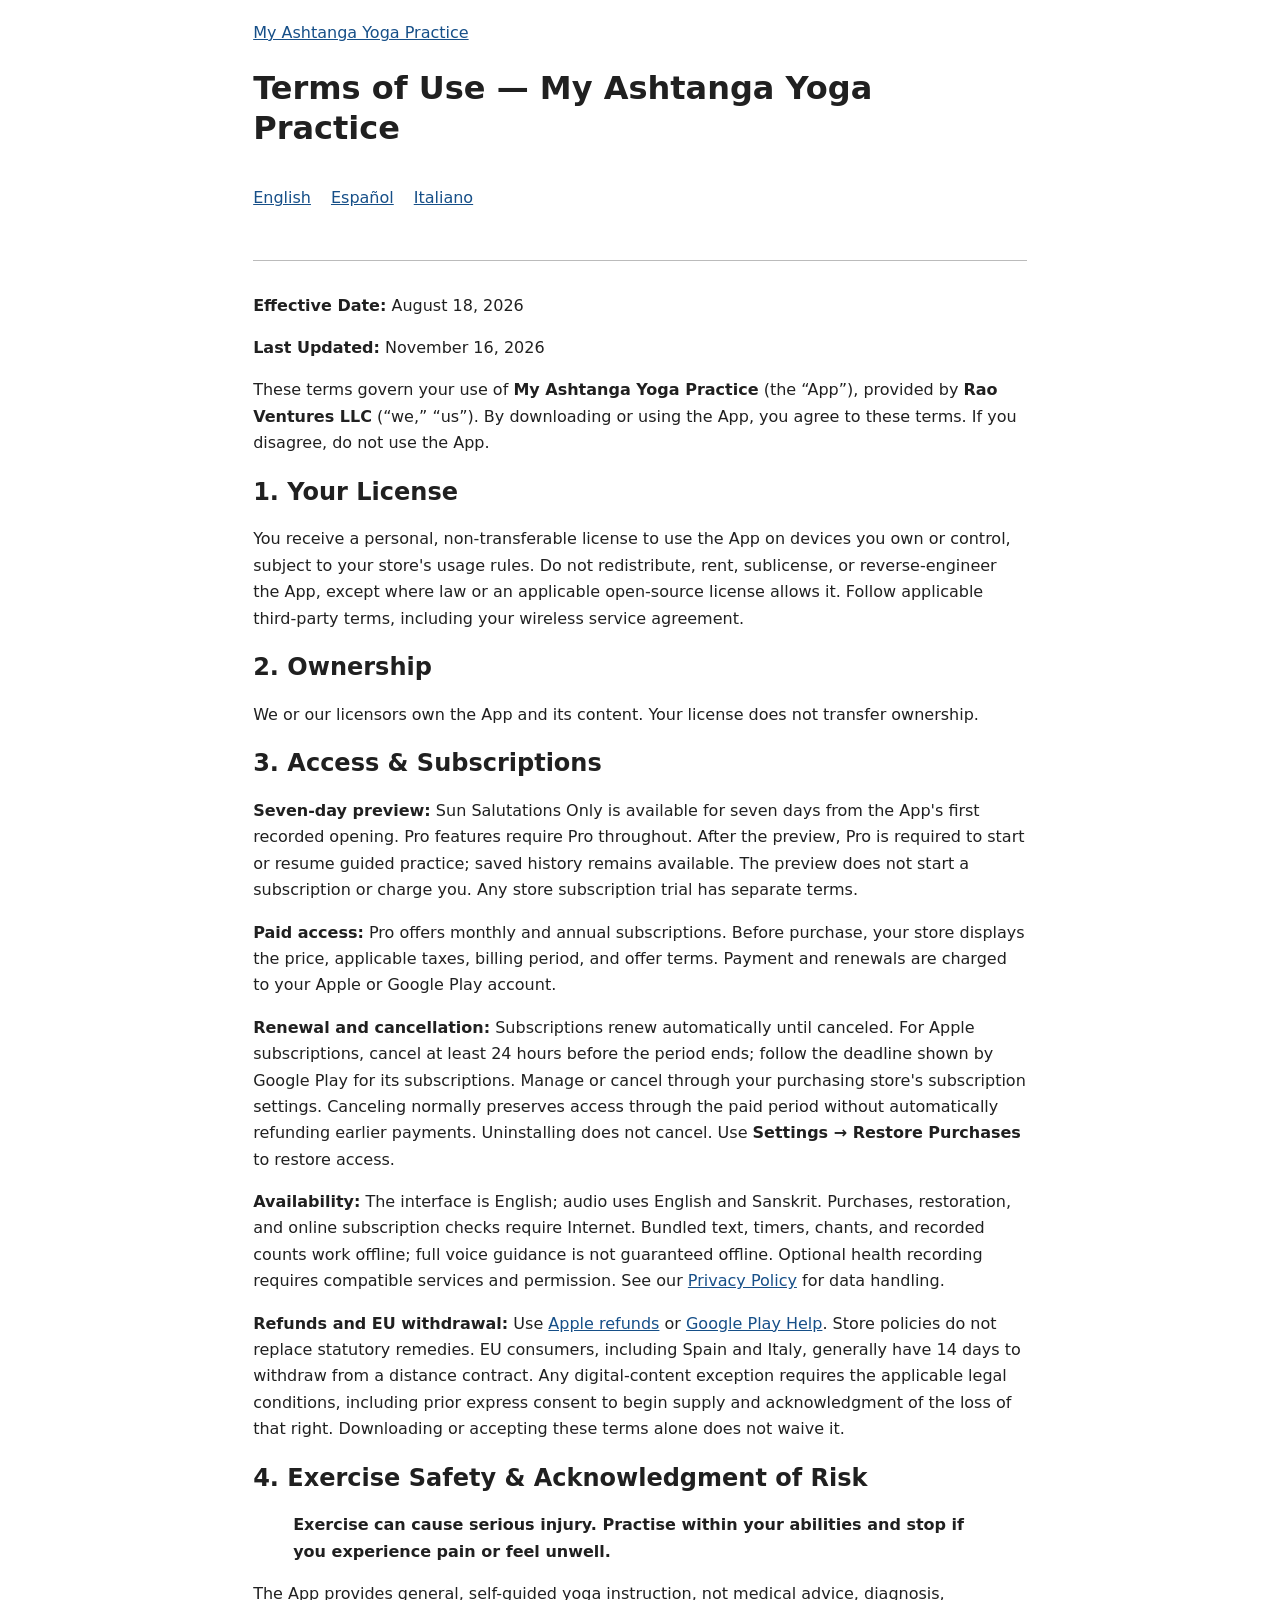
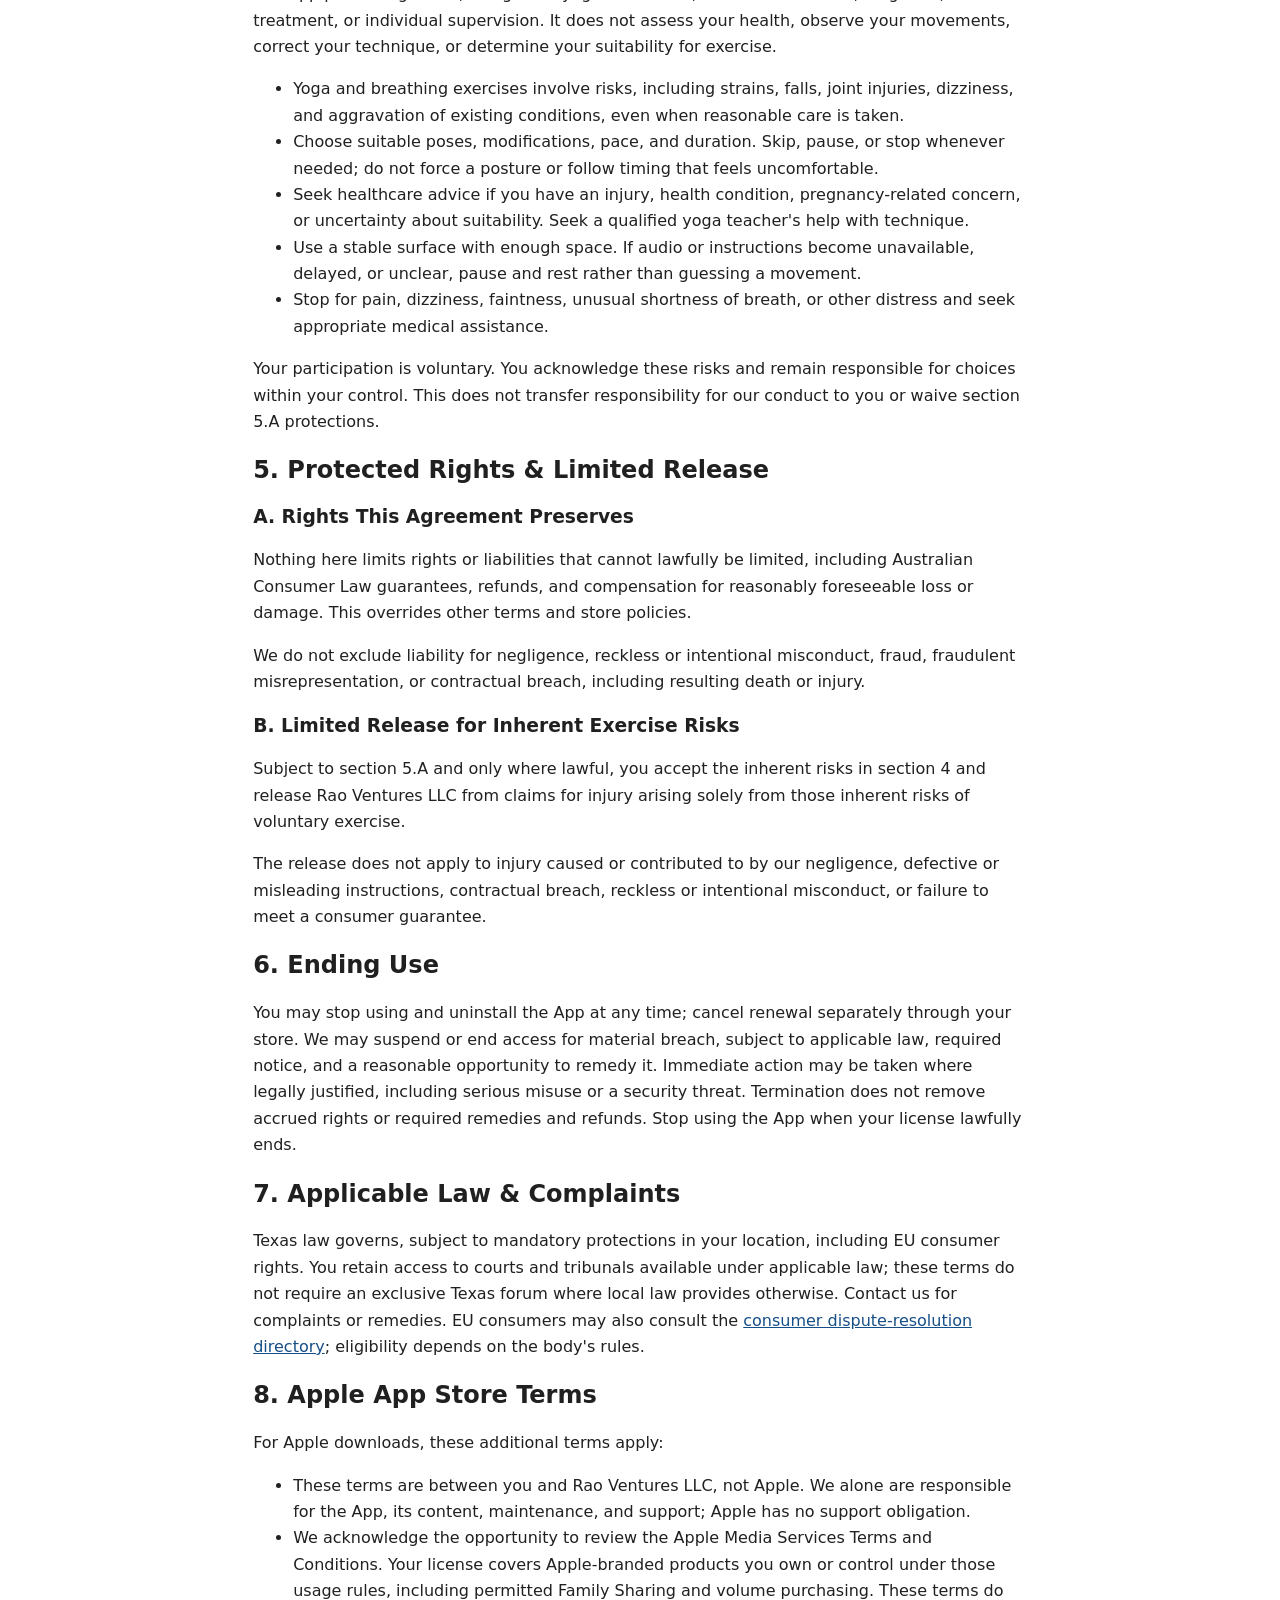
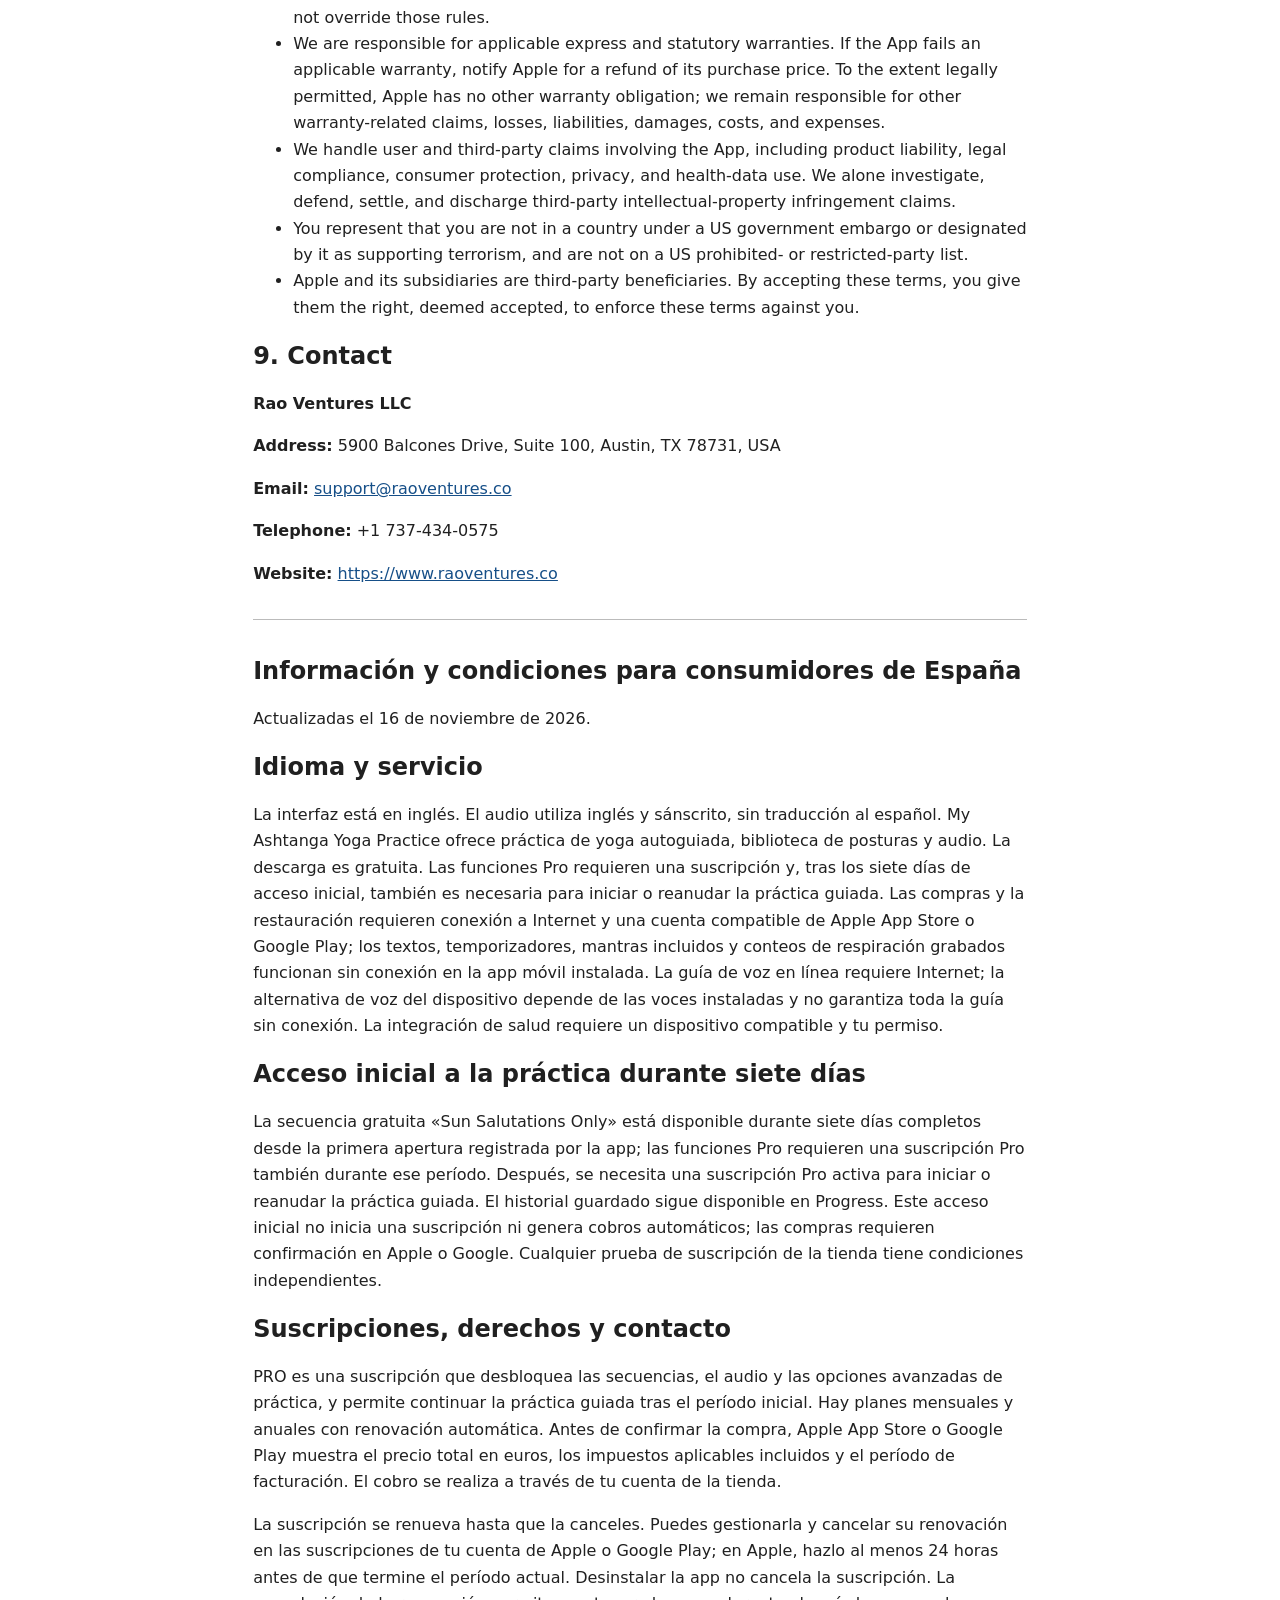
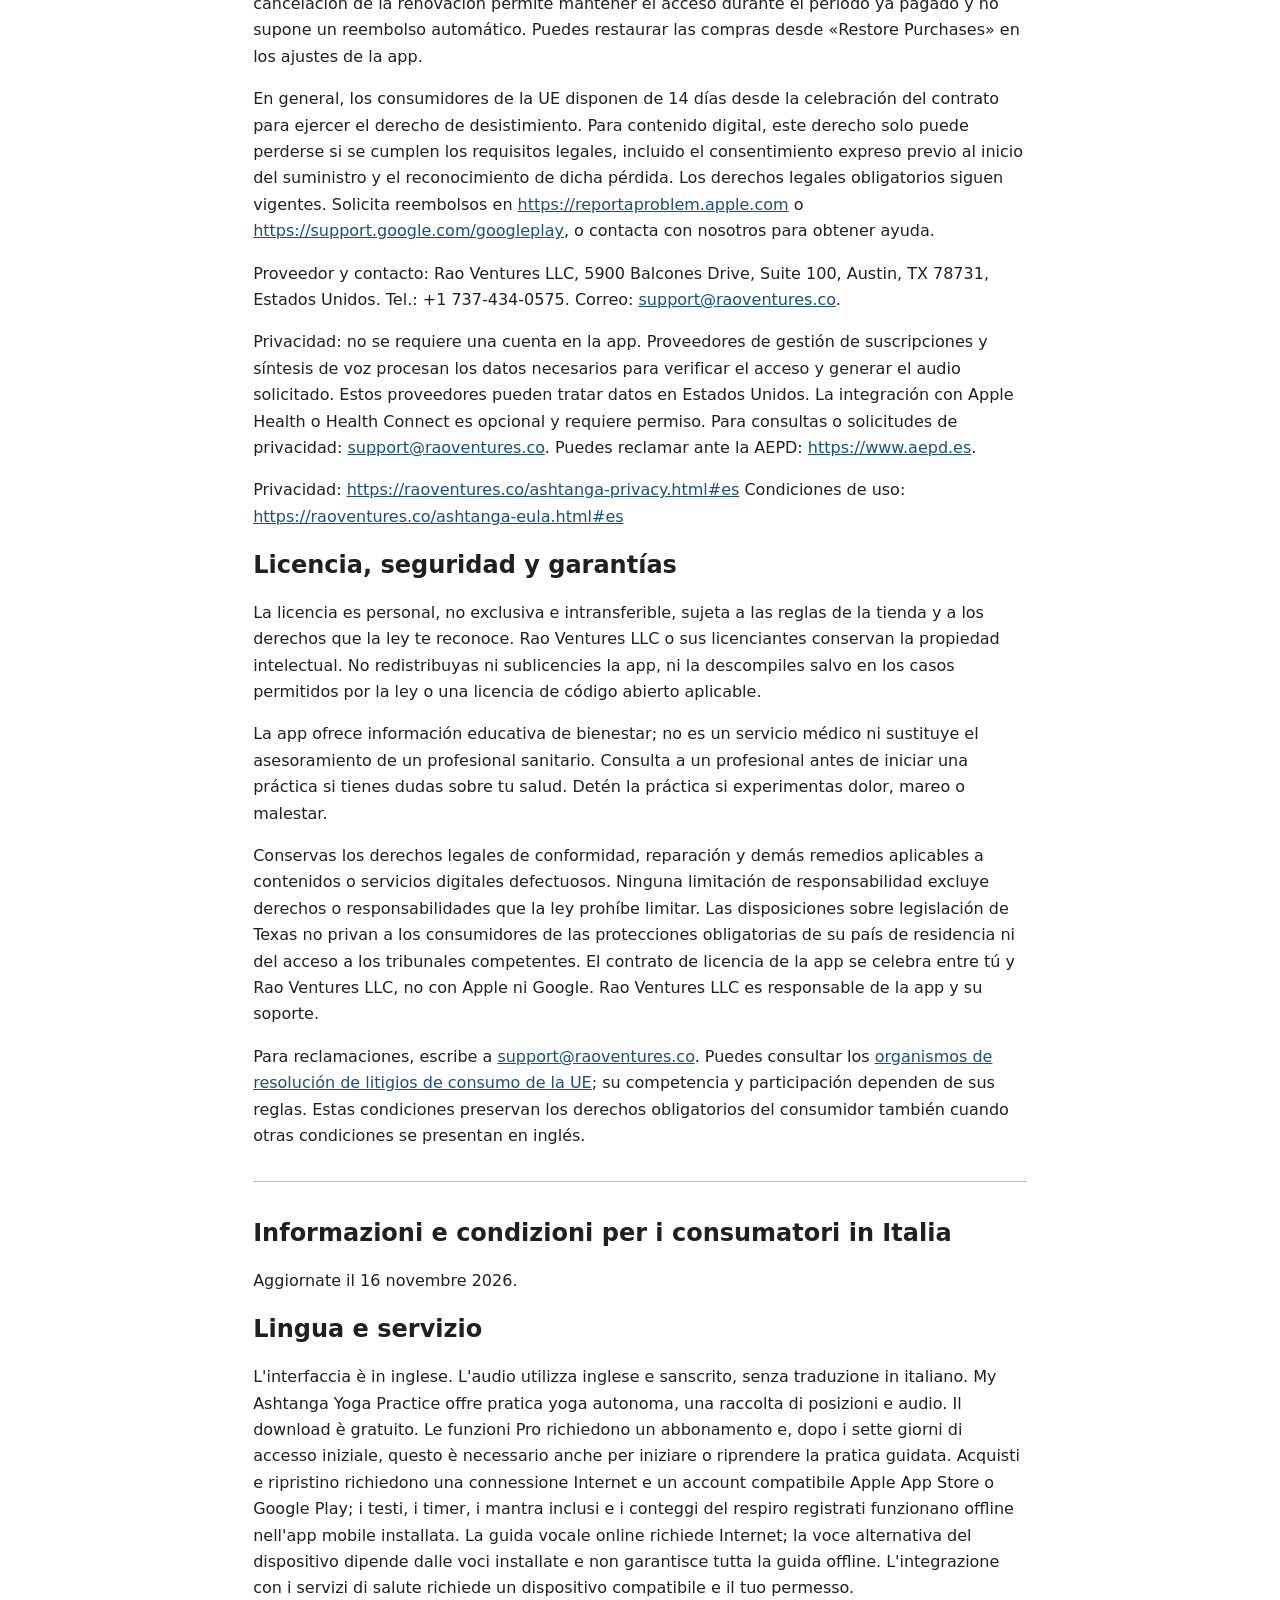
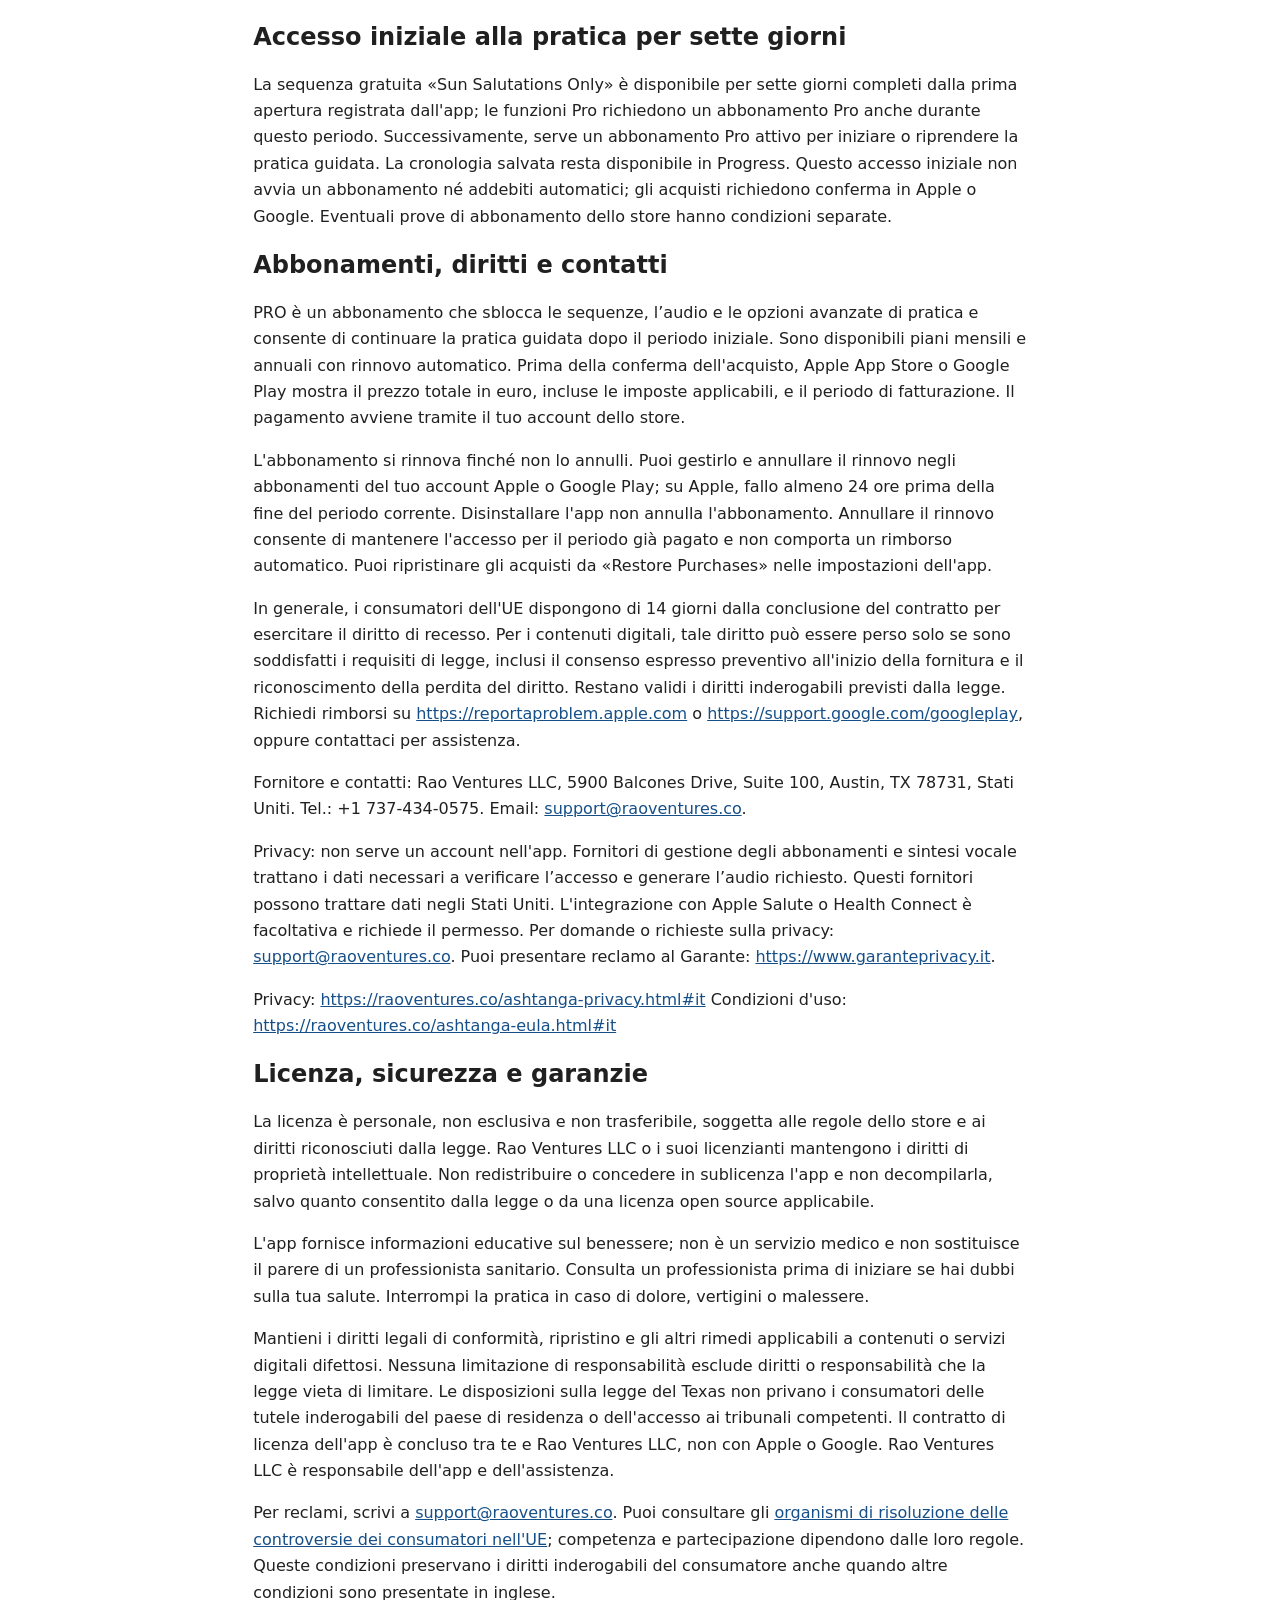
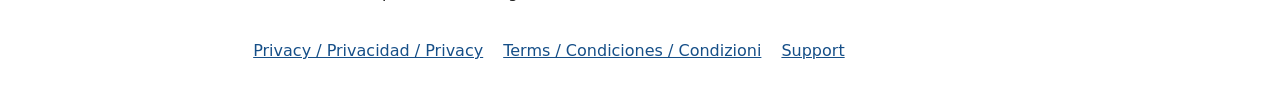
==== commit 97b11115: "docs: update legal docs for My Ashtanga Yoga Practice" ====
--- a/ashtanga-eula.html
+++ b/ashtanga-eula.html
@@ -23,111 +23,63 @@
 <h1>Terms of Use — My Ashtanga Yoga Practice</h1>
 <nav aria-label="Legal document languages"><a href="#en" lang="en">English</a><a href="#es" lang="es">Español</a><a href="#it" lang="it">Italiano</a></nav>
 <section id="en" lang="en"><p><strong>Effective Date:</strong> August 18, 2026</p>
-<p><strong>Last Updated:</strong> November 10, 2026</p>
-<p>This End User License Agreement (&quot;Agreement&quot; or &quot;EULA&quot;) is a legal agreement between you (&quot;User&quot; or &quot;you&quot;) and <strong>Rao Ventures LLC</strong> (&quot;Licensor&quot;, &quot;we&quot;, &quot;us&quot;, or &quot;our&quot;) for the use of the <strong>My Ashtanga Yoga Practice</strong> mobile application (the &quot;App&quot;), which is published and operated by Rao Ventures LLC.</p>
-<p>By downloading, installing, or using the App, you agree to be bound by the terms of this Agreement. If you do not agree to the terms of this Agreement, do not download, install, or use the App.</p>
-<hr>
-<h2>1. Scope of License</h2>
-<p>Licensor grants you a non-transferable, non-exclusive, revocable license to use the App on any mobile device that you own or control, strictly in accordance with the terms of this Agreement and the applicable App Store / Google Play Terms of Service.</p>
-<p>You may not:</p>
+<p><strong>Last Updated:</strong> November 16, 2026</p>
+<p>These terms govern your use of <strong>My Ashtanga Yoga Practice</strong> (the “App”), provided by <strong>Rao Ventures LLC</strong> (“we,” “us”). By downloading or using the App, you agree to these terms. If you disagree, do not use the App.</p>
+<h2>1. Your License</h2>
+<p>You receive a personal, non-transferable license to use the App on devices you own or control, subject to your store's usage rules. Do not redistribute, rent, sublicense, or reverse-engineer the App, except where law or an applicable open-source license allows it. Follow applicable third-party terms, including your wireless service agreement.</p>
+<h2>2. Ownership</h2>
+<p>We or our licensors own the App and its content. Your license does not transfer ownership.</p>
+<h2>3. Access &amp; Subscriptions</h2>
+<p><strong>Seven-day preview:</strong> Sun Salutations Only is available for seven days from the App's first recorded opening. Pro features require Pro throughout. After the preview, Pro is required to start or resume guided practice; saved history remains available. The preview does not start a subscription or charge you. Any store subscription trial has separate terms.</p>
+<p><strong>Paid access:</strong> Pro offers monthly and annual subscriptions. Before purchase, your store displays the price, applicable taxes, billing period, and offer terms. Payment and renewals are charged to your Apple or Google Play account.</p>
+<p><strong>Renewal and cancellation:</strong> Subscriptions renew automatically until canceled. For Apple subscriptions, cancel at least 24 hours before the period ends; follow the deadline shown by Google Play for its subscriptions. Manage or cancel through your purchasing store's subscription settings. Canceling normally preserves access through the paid period without automatically refunding earlier payments. Uninstalling does not cancel. Use <strong>Settings → Restore Purchases</strong> to restore access.</p>
+<p><strong>Availability:</strong> The interface is English; audio uses English and Sanskrit. Purchases, restoration, and online subscription checks require Internet. Bundled text, timers, chants, and recorded counts work offline; full voice guidance is not guaranteed offline. Optional health recording requires compatible services and permission. See our <a href="https://raoventures.co/ashtanga-privacy.html">Privacy Policy</a> for data handling.</p>
+<p><strong>Refunds and EU withdrawal:</strong> Use <a href="https://reportaproblem.apple.com">Apple refunds</a> or <a href="https://support.google.com/googleplay">Google Play Help</a>. Store policies do not replace statutory remedies. EU consumers, including Spain and Italy, generally have 14 days to withdraw from a distance contract. Any digital-content exception requires the applicable legal conditions, including prior express consent to begin supply and acknowledgment of the loss of that right. Downloading or accepting these terms alone does not waive it.</p>
+<h2>4. Exercise Safety &amp; Acknowledgment of Risk</h2>
+<blockquote>
+<p><strong>Exercise can cause serious injury. Practise within your abilities and stop if you experience pain or feel unwell.</strong></p>
+</blockquote>
+<p>The App provides general, self-guided yoga instruction, not medical advice, diagnosis, treatment, or individual supervision. It does not assess your health, observe your movements, correct your technique, or determine your suitability for exercise.</p>
 <ul>
-<li>Rent, lease, lend, sell, redistribute, or sublicense the App.</li>
-<li>Copy, decompile, reverse-engineer, disassemble, attempt to derive the source code of, modify, or create derivative works of the App or any updates, except where applicable law or an included open-source license permits it.</li>
+<li>Yoga and breathing exercises involve risks, including strains, falls, joint injuries, dizziness, and aggravation of existing conditions, even when reasonable care is taken.</li>
+<li>Choose suitable poses, modifications, pace, and duration. Skip, pause, or stop whenever needed; do not force a posture or follow timing that feels uncomfortable.</li>
+<li>Seek healthcare advice if you have an injury, health condition, pregnancy-related concern, or uncertainty about suitability. Seek a qualified yoga teacher's help with technique.</li>
+<li>Use a stable surface with enough space. If audio or instructions become unavailable, delayed, or unclear, pause and rest rather than guessing a movement.</li>
+<li>Stop for pain, dizziness, faintness, unusual shortness of breath, or other distress and seek appropriate medical assistance.</li>
 </ul>
-<p>You must comply with applicable third-party agreements when using the App, including your wireless service agreement.</p>
-<hr>
-<h2>2. Intellectual Property Rights</h2>
-<p>All rights, titles, and interests in and to the App (including but not limited to code, designs, text, graphics, audio recordings, Sanskrit instructional materials, and user interfaces) are owned by or licensed to Rao Ventures LLC.</p>
-<hr>
-<h2>3. Subscriptions &amp; In-App Purchases</h2>
-<h3>Seven-Day Practice Preview</h3>
-<p>Free Sun Salutations Only sequence is available for seven days from the App's first recorded opening; Pro-only features require Pro Subscription throughout. Afterward, an active Pro Subscription is required to start or resume guided practice. Saved history remains available in Progress. The preview does not start a subscription or trigger automatic charges; purchases require confirmation through Apple or Google. Any store subscription trial has separate terms.</p>
-<h3>A. Subscription Plans &amp; Access</h3>
-<p>The interface is in English and audio guidance uses English and Sanskrit. Pose text, timers, bundled chants, and recorded breath counts work offline in the installed mobile app. Google-powered spoken instructions and pronunciations require an internet connection unless available in the current session cache. Device speech fallback depends on the device and installed voices; full offline voice guidance is not guaranteed. Purchases, restoration, and online subscription verification require a connection. Health integration requires compatible platform services and your permission.</p>
-<p>The App offers auto-renewable subscription plans (&quot;Pro Subscription&quot;) providing full, unrestricted access to all features:</p>
+<p>Your participation is voluntary. You acknowledge these risks and remain responsible for choices within your control. This does not transfer responsibility for our conduct to you or waive section 5.A protections.</p>
+<h2>5. Protected Rights &amp; Limited Release</h2>
+<h3>A. Rights This Agreement Preserves</h3>
+<p>Nothing here limits rights or liabilities that cannot lawfully be limited, including Australian Consumer Law guarantees, refunds, and compensation for reasonably foreseeable loss or damage. This overrides other terms and store policies.</p>
+<p>We do not exclude liability for negligence, reckless or intentional misconduct, fraud, fraudulent misrepresentation, or contractual breach, including resulting death or injury.</p>
+<h3>B. Limited Release for Inherent Exercise Risks</h3>
+<p>Subject to section 5.A and only where lawful, you accept the inherent risks in section 4 and release Rao Ventures LLC from claims for injury arising solely from those inherent risks of voluntary exercise.</p>
+<p>The release does not apply to injury caused or contributed to by our negligence, defective or misleading instructions, contractual breach, reckless or intentional misconduct, or failure to meet a consumer guarantee.</p>
+<h2>6. Ending Use</h2>
+<p>You may stop using and uninstall the App at any time; cancel renewal separately through your store. We may suspend or end access for material breach, subject to applicable law, required notice, and a reasonable opportunity to remedy it. Immediate action may be taken where legally justified, including serious misuse or a security threat. Termination does not remove accrued rights or required remedies and refunds. Stop using the App when your license lawfully ends.</p>
+<h2>7. Applicable Law &amp; Complaints</h2>
+<p>Texas law governs, subject to mandatory protections in your location, including EU consumer rights. You retain access to courts and tribunals available under applicable law; these terms do not require an exclusive Texas forum where local law provides otherwise. Contact us for complaints or remedies. EU consumers may also consult the <a href="https://consumer-redress.ec.europa.eu/dispute-resolution-bodies">consumer dispute-resolution directory</a>; eligibility depends on the body's rules.</p>
+<h2>8. Apple App Store Terms</h2>
+<p>For Apple downloads, these additional terms apply:</p>
 <ul>
-<li><strong>Annual Pro Plan</strong>: Billed annually as a recurring auto-renewable subscription.</li>
-<li><strong>Monthly Pro Plan</strong>: Billed monthly with flexible recurring billing.</li>
+<li>These terms are between you and Rao Ventures LLC, not Apple. We alone are responsible for the App, its content, maintenance, and support; Apple has no support obligation.</li>
+<li>We acknowledge the opportunity to review the Apple Media Services Terms and Conditions. Your license covers Apple-branded products you own or control under those usage rules, including permitted Family Sharing and volume purchasing. These terms do not override those rules.</li>
+<li>We are responsible for applicable express and statutory warranties. If the App fails an applicable warranty, notify Apple for a refund of its purchase price. To the extent legally permitted, Apple has no other warranty obligation; we remain responsible for other warranty-related claims, losses, liabilities, damages, costs, and expenses.</li>
+<li>We handle user and third-party claims involving the App, including product liability, legal compliance, consumer protection, privacy, and health-data use. We alone investigate, defend, settle, and discharge third-party intellectual-property infringement claims.</li>
+<li>You represent that you are not in a country under a US government embargo or designated by it as supporting terrorism, and are not on a US prohibited- or restricted-party list.</li>
+<li>Apple and its subsidiaries are third-party beneficiaries. By accepting these terms, you give them the right, deemed accepted, to enforce these terms against you.</li>
 </ul>
-<h3>B. Pro Features &amp; Entitlements</h3>
-<p>Active Pro Subscription unlocks:</p>
-<ul>
-<li><strong>Primary &amp; Custom Sequences</strong>: Full access to all sequences: Sun Salutations Only, Finishing Only, Quarter Primary, Half Primary, and Full Primary Series.</li>
-<li><strong>Complete Primary Series Audio Guide</strong>: Audio guides with authentic Sanskrit pronunciation and detailed instructions for every asana.</li>
-<li><strong>Detailed Asana Library</strong>: Comprehensive access to all Primary Series postures with Sanskrit root breakdowns, drishti (gaze points), audio pronunciation, and alignment guidance.</li>
-<li><strong>Custom Breath &amp; Hold Pacing</strong>: Customizable breath pacing to match your personal rhythm.</li>
-<li><strong>Health Data Integration</strong>: Completed practice sessions can be saved to Apple Health (iOS) or Google Health Connect (Android) as Yoga workouts (requires user-granted permissions).</li>
-</ul>
-<h3>C. Billing, Auto-Renewal &amp; Cancellation</h3>
-<ul>
-<li><strong>Payment &amp; Processing</strong>: Payment will be charged to your Apple ID (App Store) or Google Play Account at the confirmation of purchase.</li>
-<li><strong>Price &amp; Billing Period</strong>: The store displays the total price, including applicable taxes, billing period, and any trial or introductory offer before you confirm purchase.</li>
-<li><strong>Automatic Renewal</strong>: Subscriptions renew automatically until canceled through the store where you purchased them. For Apple subscriptions, turn off renewal at least 24 hours before the current period ends. Follow the cancellation deadline displayed by Google Play for Google subscriptions.</li>
-<li><strong>Account Charges</strong>: The applicable store charges your account for each renewal according to its billing terms and the price disclosed for your plan.</li>
-<li><strong>Subscription Management &amp; Cancellation</strong>: You can manage and cancel your subscriptions at any time by going to your Account Settings on the App Store (iOS) or Google Play Store (Android) after purchase, or within the Settings screen in the App.</li>
-<li><strong>Effect of Cancellation</strong>: Canceling renewal generally preserves access through the paid period and does not automatically refund past payments. Uninstalling the App does not cancel a subscription.</li>
-<li><strong>Refunds &amp; Statutory Cancellation Rights</strong>: Store refund policies apply in addition to mandatory consumer rights and cannot restrict them. EU consumers, including those in Italy and Spain, generally have 14 days from conclusion of a distance contract to withdraw without giving a reason. Exceptions depend on the content or service supplied and applicable law. For digital content, loss of the withdrawal right requires the legal conditions to be met, including prior express consent to begin supply and acknowledgment of that loss. Downloading the App or accepting this EULA alone does not waive that right. You may request refunds through <a href="https://reportaproblem.apple.com">Apple's Report a Problem</a> or <a href="https://support.google.com/googleplay">Google Play Help</a>, or contact <a href="mailto:support@raoventures.co">support@raoventures.co</a> for assistance exercising your rights. Statutory rights for defective or non-conforming digital content and services remain unaffected.</li>
-</ul>
-<hr>
-<h3>D. Mandatory Consumer Protections</h3>
-<p>These terms, store policies, and any limitation of liability are subject to mandatory protections in your location. You may contact <a href="mailto:support@raoventures.co">support@raoventures.co</a> to request a remedy or complain; using a store refund process is not your only means of exercising statutory rights.</p>
-<ul>
-<li><strong>Italy and Spain (EU):</strong> Mandatory consumer protections applicable in Italy and Spain remain in force. The protections above are not an exhaustive list of your rights.</li>
-</ul>
-<p>These country sections explain rights where the relevant law applies and do not limit other mandatory rights.</p>
-<hr>
-<h2>4. Medical, Health &amp; Physical Exercise Disclaimer</h2>
-<blockquote>
-<p>[!WARNING]
-<strong>PLEASE EXERCISE CAUTION DURING YOUR PRACTICE. WE ARE NOT LICENSED HEALTHCARE PROFESSIONALS.</strong></p>
-<p>The creators and developers of this App are <strong>not</strong> licensed medical doctors, physical therapists, or health care professionals. All instructional guides, poses, Sanskrit terms, timing mechanisms, and audio visual materials provided in the App are for <strong>informational, self-guided, and educational purposes only</strong>.</p>
-</blockquote>
-<ul>
-<li><strong>Not Medical Advice</strong>: Nothing contained in the App should be construed as medical advice, physical therapy, medical diagnosis, or treatment.</li>
-<li><strong>Practice with Caution</strong>: Ashtanga Yoga is a physically demanding practice. You must exercise extreme care, listen to your body, and practice within your personal physical boundaries. Never force or strain into any pose or posture.</li>
-<li><strong>Inherent Risk &amp; Medical Consultation</strong>: Physical exercise carries inherent risks of bodily injury. You should consult a licensed physician or qualified healthcare provider before initiating any yoga practice, physical movement, or breathwork regimen.</li>
-<li><strong>Discontinue Use Upon Discomfort</strong>: If you feel pain, sharpness, dizziness, shortness of breath, faintness, or physical distress at any point during your practice, <strong>stop immediately</strong> and seek appropriate medical care. Any exclusion of liability for injuries or harm applies only to the extent permitted by applicable law.</li>
-</ul>
-<hr>
-<h2>5. Limitation of Liability</h2>
-<p>To the maximum extent permitted by applicable law, in no event shall Rao Ventures LLC be liable for any personal injury, or any incidental, special, indirect, or consequential damages whatsoever arising out of or related to your use or inability to use the App.</p>
-<p>Nothing in this Agreement excludes mandatory consumer rights or limits liability where applicable law prohibits that limitation. In particular, we do not exclude or restrict liability for fraud, fraudulent misrepresentation, or death or personal injury caused by negligence where such exclusion or restriction is prohibited. Medical and exercise cautions do not waive these protections.</p>
-<hr>
-<h2>6. Termination</h2>
-<p>This Agreement continues until ended by you or lawfully ended by us. You may stop using and uninstall the App at any time; cancel paid renewal separately through the purchasing store. We may suspend or end access for a material breach, subject to applicable law and any required notice and reasonable opportunity to remedy the breach. Immediate action may be taken where legally justified, such as serious misuse or a security threat. Termination does not remove accrued statutory rights, entitlement to a remedy or refund where required by law, or obligations that survive termination. Where the license lawfully ends, cease using the App and remove your copies.</p>
-<hr>
-<h2>7. Governing Law &amp; Dispute Resolution</h2>
-<p>Subject to mandatory law, this Agreement is governed by the laws of the State of Texas, United States. This choice does not deprive consumers in any location, including the United States, Italy, and Spain, of non-excludable protections or the right to bring proceedings before a court or tribunal available under applicable law. No provision requires an exclusive Texas forum for a consumer where local law provides otherwise.</p>
-<p>If you are a consumer residing in the European Union (including Spain or Italy), you also enjoy the mandatory protections afforded by the statutory consumer protection laws of your country of habitual residence (e.g., <em>Real Decreto Legislativo 1/2007</em> in Spain, or <em>D.Lgs. 206/2005 - Codice del Consumo</em> in Italy), and nothing in this Agreement limits those mandatory rights or your ability to bring claims before a competent court as provided by applicable law. For help with a complaint, contact <a href="mailto:support@raoventures.co">support@raoventures.co</a>. The European Commission maintains a <a href="https://consumer-redress.ec.europa.eu/dispute-resolution-bodies">directory of consumer dispute resolution bodies</a>; eligibility and participation depend on the relevant body's rules.</p>
-<hr>
-<h2>8. Additional Terms for Apple App Store Downloads</h2>
-<p>These terms apply to App Store downloads and prevail over any conflicting provision of this Agreement.</p>
-<h3>A. Agreement &amp; License</h3>
-<p>Apple is not a party to this Agreement. Licensor alone is responsible for the App and its content. Licensor acknowledges the opportunity to review the Apple Media Services Terms and Conditions; this Agreement does not override their Usage Rules.</p>
-<p>Your non-transferable license covers Apple-branded products you own or control, subject to those Usage Rules. Access through Family Sharing or volume purchasing is also permitted for associated accounts as allowed by Apple.</p>
-<h3>B. Maintenance, Support &amp; Warranties</h3>
-<p>Licensor is responsible for required maintenance and support; Apple has no duty to provide either.</p>
-<p>Licensor bears responsibility for express warranties and any warranties imposed by law that remain enforceable. If the App breaches an applicable warranty, you may notify Apple for a refund of its purchase price. Beyond that refund, Apple owes no warranty remedies to the extent legally permitted; Licensor bears the remaining warranty-related claims, losses, expenses, and liabilities.</p>
-<h3>C. Product &amp; Intellectual Property Claims</h3>
-<p>Licensor handles user and third-party claims about the App or its possession or use, including product liability, regulatory compliance, consumer protection, privacy, and HealthKit-related claims. Apple does not bear that responsibility.</p>
-<p>Licensor alone must investigate, defend, resolve, and satisfy third-party intellectual property infringement claims involving the App or your possession or use of it.</p>
-<h3>D. Legal Compliance</h3>
-<p>You represent and warrant that your location is neither subject to a United States government embargo nor designated by that government as supporting terrorism. You also represent and warrant that you are not on a United States government prohibited-party or restricted-party list.</p>
-<h3>E. Apple's Enforcement Rights</h3>
-<p>You and Licensor agree that Apple and its subsidiaries benefit from this Agreement as third-party beneficiaries. Your acceptance grants Apple an enforceable right, deemed accepted by Apple, to enforce this Agreement against you.</p>
-<hr>
-<h2>9. Contact Information</h2>
-<p>For questions, complaints, or claims regarding the App or this EULA, please contact:</p>
-<p><strong>Publisher &amp; Operator:</strong> Rao Ventures LLC</p>
-<p><strong>Mailing Address:</strong> 5900 Balcones Drive, Suite 100, Austin, TX 78731, USA</p>
+<h2>9. Contact</h2>
+<p><strong>Rao Ventures LLC</strong></p>
+<p><strong>Address:</strong> 5900 Balcones Drive, Suite 100, Austin, TX 78731, USA</p>
+<p><strong>Email:</strong> <a href="mailto:support@raoventures.co">support@raoventures.co</a></p>
 <p><strong>Telephone:</strong> +1 737-434-0575</p>
-<p><strong>Email:</strong> <a href="mailto:support@raoventures.co">support@raoventures.co</a></p>
 <p><strong>Website:</strong> <a href="https://www.raoventures.co">https://www.raoventures.co</a></p>
 </section>
 <section id="es" lang="es"><h1>Información y condiciones para consumidores de España</h1>
-<p>Actualizadas el 10 de noviembre de 2026.</p>
+<p>Actualizadas el 16 de noviembre de 2026.</p>
 <h2>Idioma y servicio</h2>
-<p>La interfaz está en inglés. El audio utiliza inglés y sánscrito, sin traducción al español. My Ashtanga Yoga Practice ofrece práctica de yoga autoguiada, biblioteca de posturas y audio. La descarga es gratuita. Las funciones Pro requieren una suscripción y, tras los siete días de acceso inicial, también es necesaria para iniciar o reanudar la práctica guiada. Las compras y la restauración requieren conexión a Internet y una cuenta compatible de Apple App Store o Google Play; los textos, temporizadores, mantras incluidos y conteos de respiración grabados funcionan sin conexión en la app móvil instalada. La guía de voz de Google requiere Internet; la alternativa de voz del dispositivo depende de las voces instaladas y no garantiza toda la guía sin conexión. La integración de salud requiere un dispositivo compatible y tu permiso.</p>
+<p>La interfaz está en inglés. El audio utiliza inglés y sánscrito, sin traducción al español. My Ashtanga Yoga Practice ofrece práctica de yoga autoguiada, biblioteca de posturas y audio. La descarga es gratuita. Las funciones Pro requieren una suscripción y, tras los siete días de acceso inicial, también es necesaria para iniciar o reanudar la práctica guiada. Las compras y la restauración requieren conexión a Internet y una cuenta compatible de Apple App Store o Google Play; los textos, temporizadores, mantras incluidos y conteos de respiración grabados funcionan sin conexión en la app móvil instalada. La guía de voz en línea requiere Internet; la alternativa de voz del dispositivo depende de las voces instaladas y no garantiza toda la guía sin conexión. La integración de salud requiere un dispositivo compatible y tu permiso.</p>
 <h2>Acceso inicial a la práctica durante siete días</h2>
 <p>La secuencia gratuita «Sun Salutations Only» está disponible durante siete días completos desde la primera apertura registrada por la app; las funciones Pro requieren una suscripción Pro también durante ese período. Después, se necesita una suscripción Pro activa para iniciar o reanudar la práctica guiada. El historial guardado sigue disponible en Progress. Este acceso inicial no inicia una suscripción ni genera cobros automáticos; las compras requieren confirmación en Apple o Google. Cualquier prueba de suscripción de la tienda tiene condiciones independientes.</p>
 <h2>Suscripciones, derechos y contacto</h2>
@@ -135,7 +87,7 @@
 <p>La suscripción se renueva hasta que la canceles. Puedes gestionarla y cancelar su renovación en las suscripciones de tu cuenta de Apple o Google Play; en Apple, hazlo al menos 24 horas antes de que termine el período actual. Desinstalar la app no cancela la suscripción. La cancelación de la renovación permite mantener el acceso durante el período ya pagado y no supone un reembolso automático. Puedes restaurar las compras desde «Restore Purchases» en los ajustes de la app.</p>
 <p>En general, los consumidores de la UE disponen de 14 días desde la celebración del contrato para ejercer el derecho de desistimiento. Para contenido digital, este derecho solo puede perderse si se cumplen los requisitos legales, incluido el consentimiento expreso previo al inicio del suministro y el reconocimiento de dicha pérdida. Los derechos legales obligatorios siguen vigentes. Solicita reembolsos en <a href="https://reportaproblem.apple.com">https://reportaproblem.apple.com</a> o <a href="https://support.google.com/googleplay">https://support.google.com/googleplay</a>, o contacta con nosotros para obtener ayuda.</p>
 <p>Proveedor y contacto: Rao Ventures LLC, 5900 Balcones Drive, Suite 100, Austin, TX 78731, Estados Unidos. Tel.: +1 737-434-0575. Correo: <a href="mailto:support@raoventures.co">support@raoventures.co</a>.</p>
-<p>Privacidad: no se requiere una cuenta en la app. RevenueCat procesa datos de suscripción y Google genera el audio solicitado. Estos proveedores pueden tratar datos en Estados Unidos. La integración con Apple Health o Health Connect es opcional y requiere permiso. Para consultas o solicitudes de privacidad: <a href="mailto:support@raoventures.co">support@raoventures.co</a>. Puedes reclamar ante la AEPD: <a href="https://www.aepd.es">https://www.aepd.es</a>.</p>
+<p>Privacidad: no se requiere una cuenta en la app. Proveedores de gestión de suscripciones y síntesis de voz procesan los datos necesarios para verificar el acceso y generar el audio solicitado. Estos proveedores pueden tratar datos en Estados Unidos. La integración con Apple Health o Health Connect es opcional y requiere permiso. Para consultas o solicitudes de privacidad: <a href="mailto:support@raoventures.co">support@raoventures.co</a>. Puedes reclamar ante la AEPD: <a href="https://www.aepd.es">https://www.aepd.es</a>.</p>
 <p>Privacidad: <a href="https://raoventures.co/ashtanga-privacy.html#es">https://raoventures.co/ashtanga-privacy.html#es</a>
 Condiciones de uso: <a href="https://raoventures.co/ashtanga-eula.html#es">https://raoventures.co/ashtanga-eula.html#es</a></p>
 <h2>Licencia, seguridad y garantías</h2>
@@ -145,9 +97,9 @@
 <p>Para reclamaciones, escribe a <a href="mailto:support@raoventures.co">support@raoventures.co</a>. Puedes consultar los <a href="https://consumer-redress.ec.europa.eu/dispute-resolution-bodies">organismos de resolución de litigios de consumo de la UE</a>; su competencia y participación dependen de sus reglas. Estas condiciones preservan los derechos obligatorios del consumidor también cuando otras condiciones se presentan en inglés.</p>
 </section>
 <section id="it" lang="it"><h1>Informazioni e condizioni per i consumatori in Italia</h1>
-<p>Aggiornate il 10 novembre 2026.</p>
+<p>Aggiornate il 16 novembre 2026.</p>
 <h2>Lingua e servizio</h2>
-<p>L'interfaccia è in inglese. L'audio utilizza inglese e sanscrito, senza traduzione in italiano. My Ashtanga Yoga Practice offre pratica yoga autonoma, una raccolta di posizioni e audio. Il download è gratuito. Le funzioni Pro richiedono un abbonamento e, dopo i sette giorni di accesso iniziale, questo è necessario anche per iniziare o riprendere la pratica guidata. Acquisti e ripristino richiedono una connessione Internet e un account compatibile Apple App Store o Google Play; i testi, i timer, i mantra inclusi e i conteggi del respiro registrati funzionano offline nell'app mobile installata. La guida vocale Google richiede Internet; la voce alternativa del dispositivo dipende dalle voci installate e non garantisce tutta la guida offline. L'integrazione con i servizi di salute richiede un dispositivo compatibile e il tuo permesso.</p>
+<p>L'interfaccia è in inglese. L'audio utilizza inglese e sanscrito, senza traduzione in italiano. My Ashtanga Yoga Practice offre pratica yoga autonoma, una raccolta di posizioni e audio. Il download è gratuito. Le funzioni Pro richiedono un abbonamento e, dopo i sette giorni di accesso iniziale, questo è necessario anche per iniziare o riprendere la pratica guidata. Acquisti e ripristino richiedono una connessione Internet e un account compatibile Apple App Store o Google Play; i testi, i timer, i mantra inclusi e i conteggi del respiro registrati funzionano offline nell'app mobile installata. La guida vocale online richiede Internet; la voce alternativa del dispositivo dipende dalle voci installate e non garantisce tutta la guida offline. L'integrazione con i servizi di salute richiede un dispositivo compatibile e il tuo permesso.</p>
 <h2>Accesso iniziale alla pratica per sette giorni</h2>
 <p>La sequenza gratuita «Sun Salutations Only» è disponibile per sette giorni completi dalla prima apertura registrata dall'app; le funzioni Pro richiedono un abbonamento Pro anche durante questo periodo. Successivamente, serve un abbonamento Pro attivo per iniziare o riprendere la pratica guidata. La cronologia salvata resta disponibile in Progress. Questo accesso iniziale non avvia un abbonamento né addebiti automatici; gli acquisti richiedono conferma in Apple o Google. Eventuali prove di abbonamento dello store hanno condizioni separate.</p>
 <h2>Abbonamenti, diritti e contatti</h2>
@@ -155,7 +107,7 @@
 <p>L'abbonamento si rinnova finché non lo annulli. Puoi gestirlo e annullare il rinnovo negli abbonamenti del tuo account Apple o Google Play; su Apple, fallo almeno 24 ore prima della fine del periodo corrente. Disinstallare l'app non annulla l'abbonamento. Annullare il rinnovo consente di mantenere l'accesso per il periodo già pagato e non comporta un rimborso automatico. Puoi ripristinare gli acquisti da «Restore Purchases» nelle impostazioni dell'app.</p>
 <p>In generale, i consumatori dell'UE dispongono di 14 giorni dalla conclusione del contratto per esercitare il diritto di recesso. Per i contenuti digitali, tale diritto può essere perso solo se sono soddisfatti i requisiti di legge, inclusi il consenso espresso preventivo all'inizio della fornitura e il riconoscimento della perdita del diritto. Restano validi i diritti inderogabili previsti dalla legge. Richiedi rimborsi su <a href="https://reportaproblem.apple.com">https://reportaproblem.apple.com</a> o <a href="https://support.google.com/googleplay">https://support.google.com/googleplay</a>, oppure contattaci per assistenza.</p>
 <p>Fornitore e contatti: Rao Ventures LLC, 5900 Balcones Drive, Suite 100, Austin, TX 78731, Stati Uniti. Tel.: +1 737-434-0575. Email: <a href="mailto:support@raoventures.co">support@raoventures.co</a>.</p>
-<p>Privacy: non serve un account nell'app. RevenueCat tratta dati sugli abbonamenti e Google genera l’audio richiesto. Questi fornitori possono trattare dati negli Stati Uniti. L'integrazione con Apple Salute o Health Connect è facoltativa e richiede il permesso. Per domande o richieste sulla privacy: <a href="mailto:support@raoventures.co">support@raoventures.co</a>. Puoi presentare reclamo al Garante: <a href="https://www.garanteprivacy.it">https://www.garanteprivacy.it</a>.</p>
+<p>Privacy: non serve un account nell'app. Fornitori di gestione degli abbonamenti e sintesi vocale trattano i dati necessari a verificare l’accesso e generare l’audio richiesto. Questi fornitori possono trattare dati negli Stati Uniti. L'integrazione con Apple Salute o Health Connect è facoltativa e richiede il permesso. Per domande o richieste sulla privacy: <a href="mailto:support@raoventures.co">support@raoventures.co</a>. Puoi presentare reclamo al Garante: <a href="https://www.garanteprivacy.it">https://www.garanteprivacy.it</a>.</p>
 <p>Privacy: <a href="https://raoventures.co/ashtanga-privacy.html#it">https://raoventures.co/ashtanga-privacy.html#it</a>
 Condizioni d'uso: <a href="https://raoventures.co/ashtanga-eula.html#it">https://raoventures.co/ashtanga-eula.html#it</a></p>
 <h2>Licenza, sicurezza e garanzie</h2>
